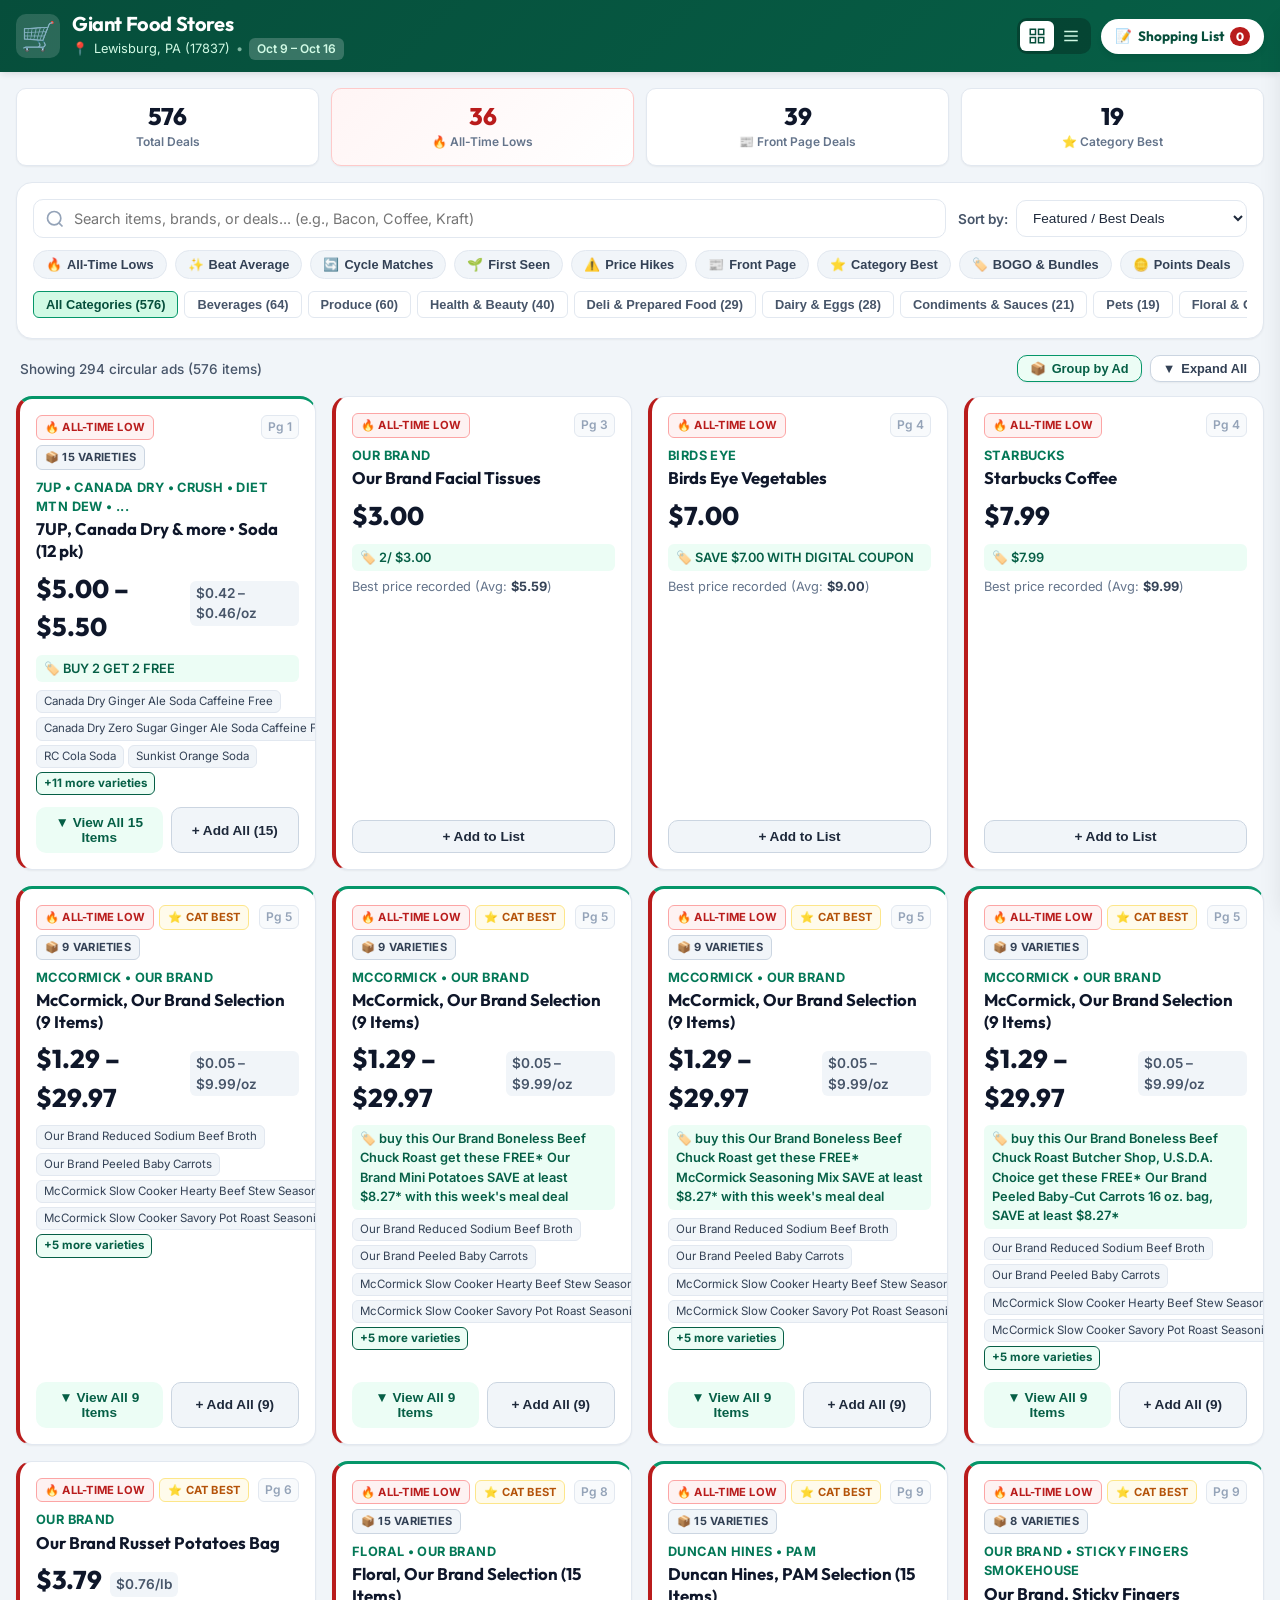
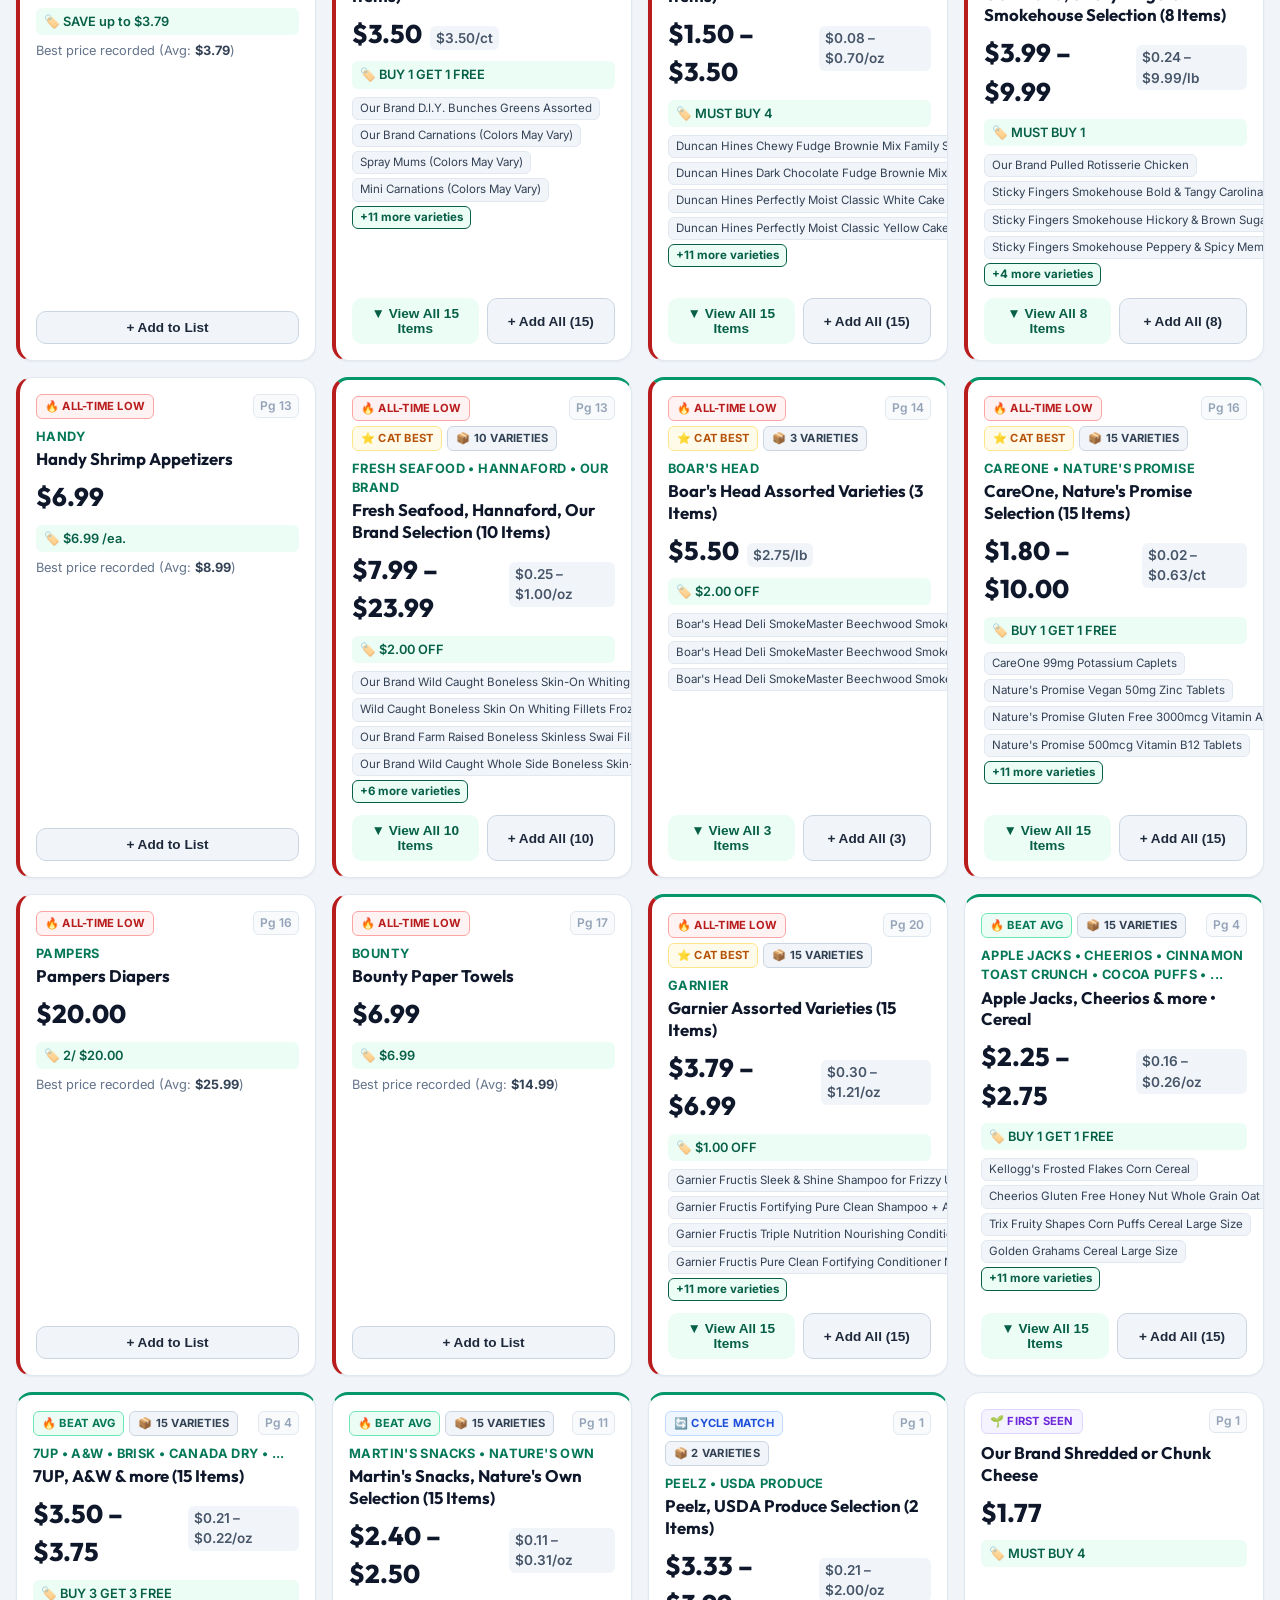
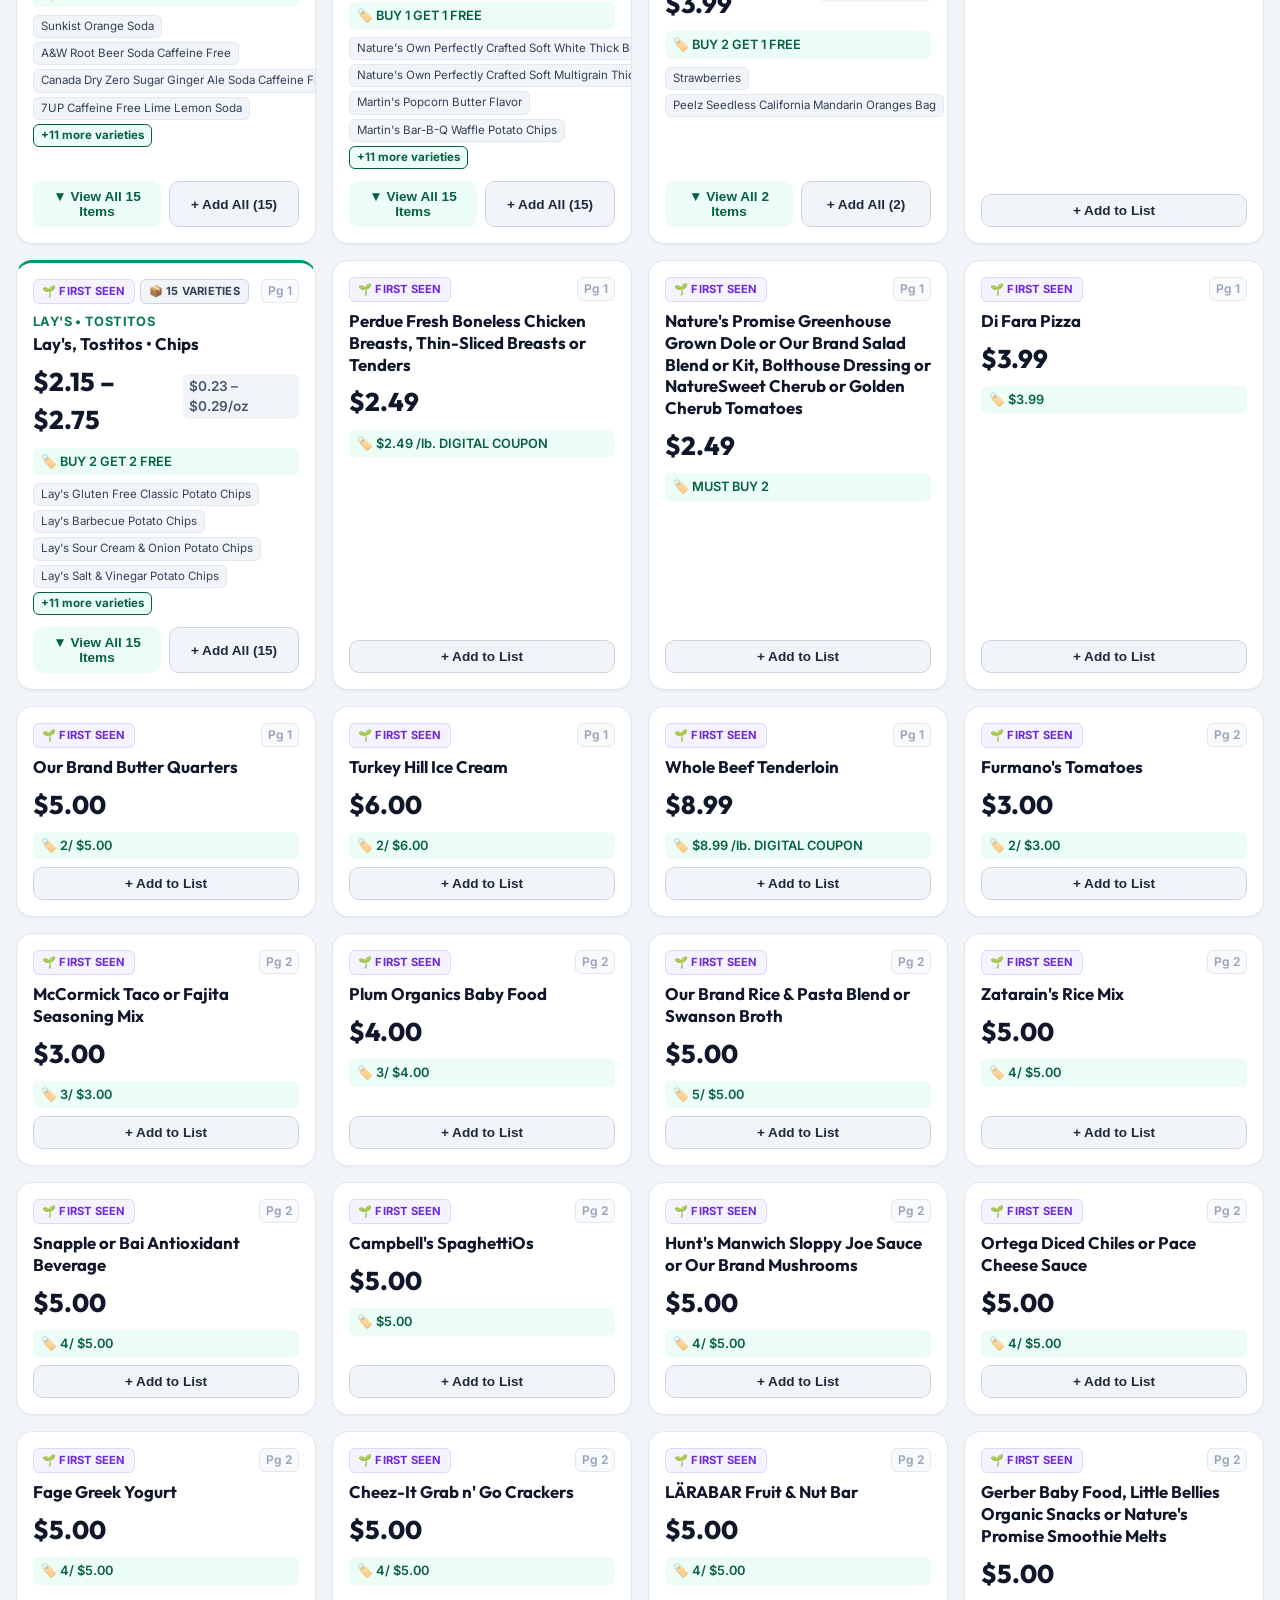
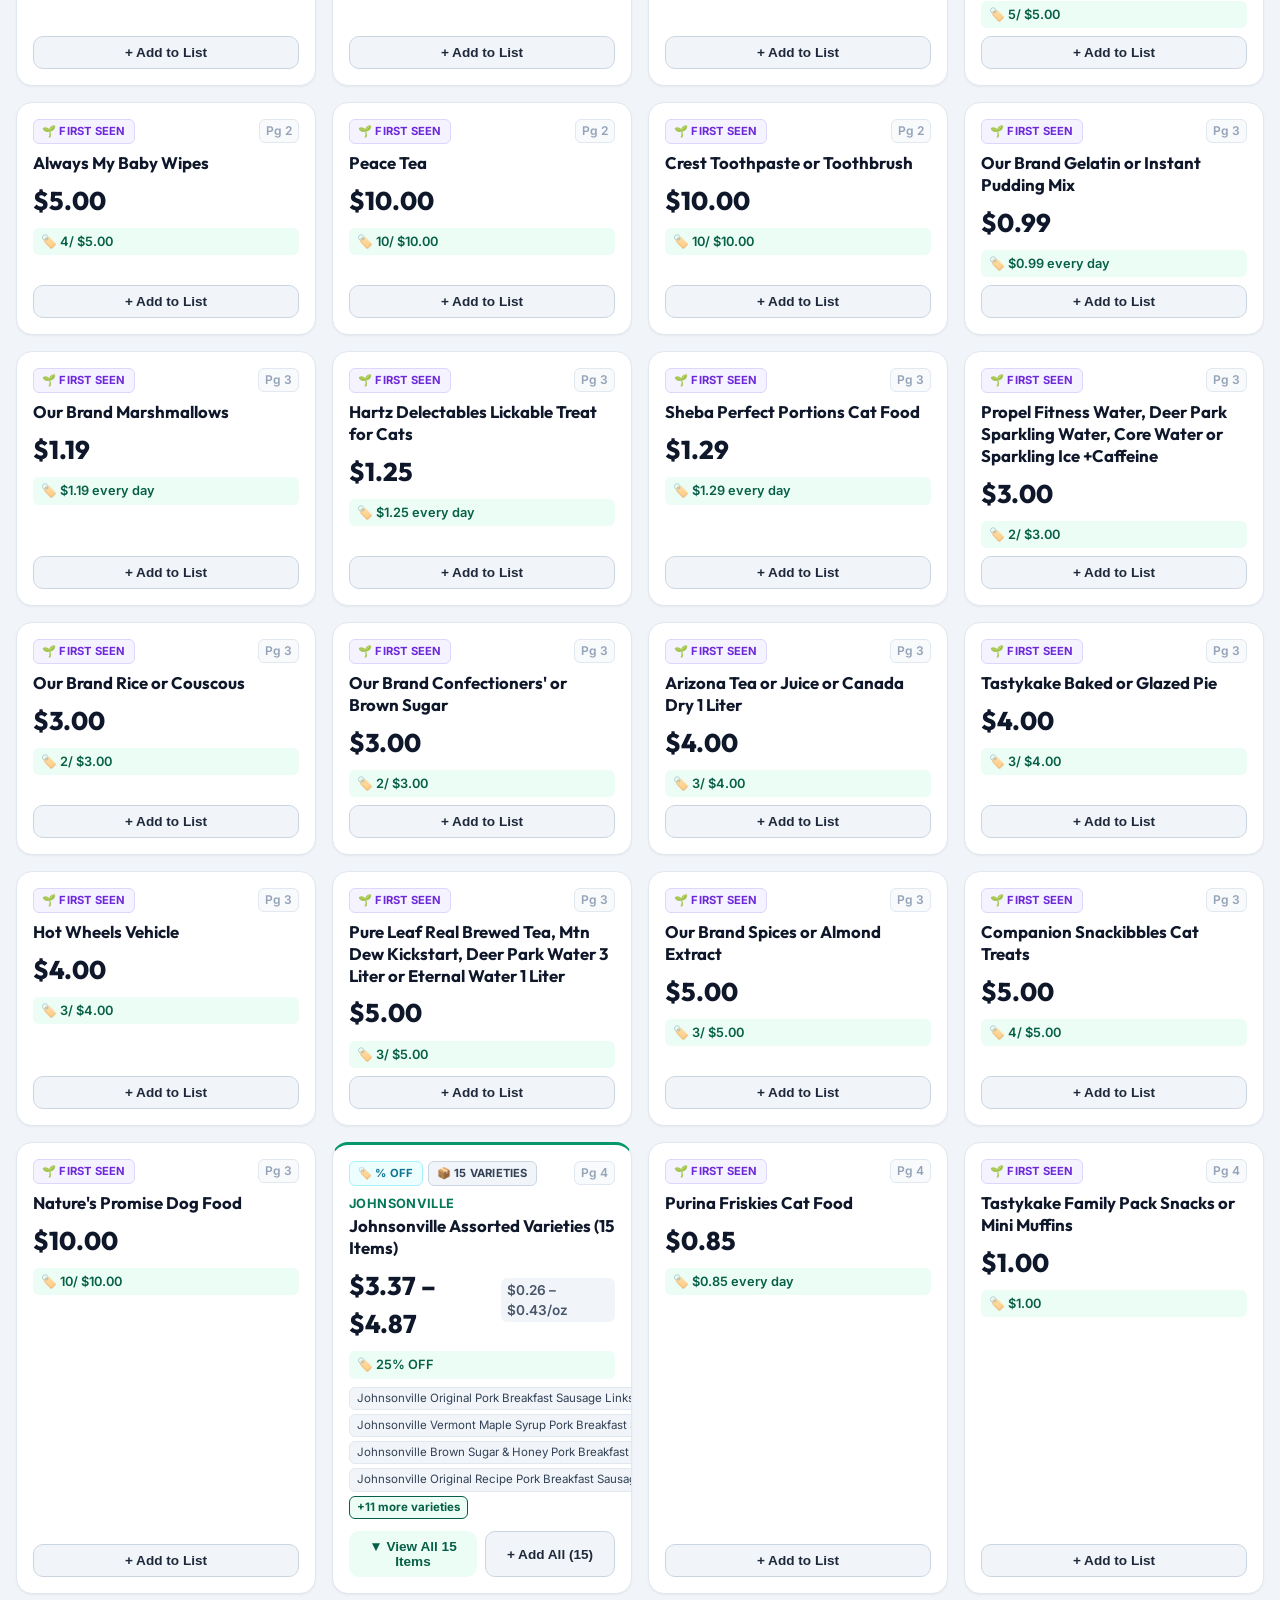
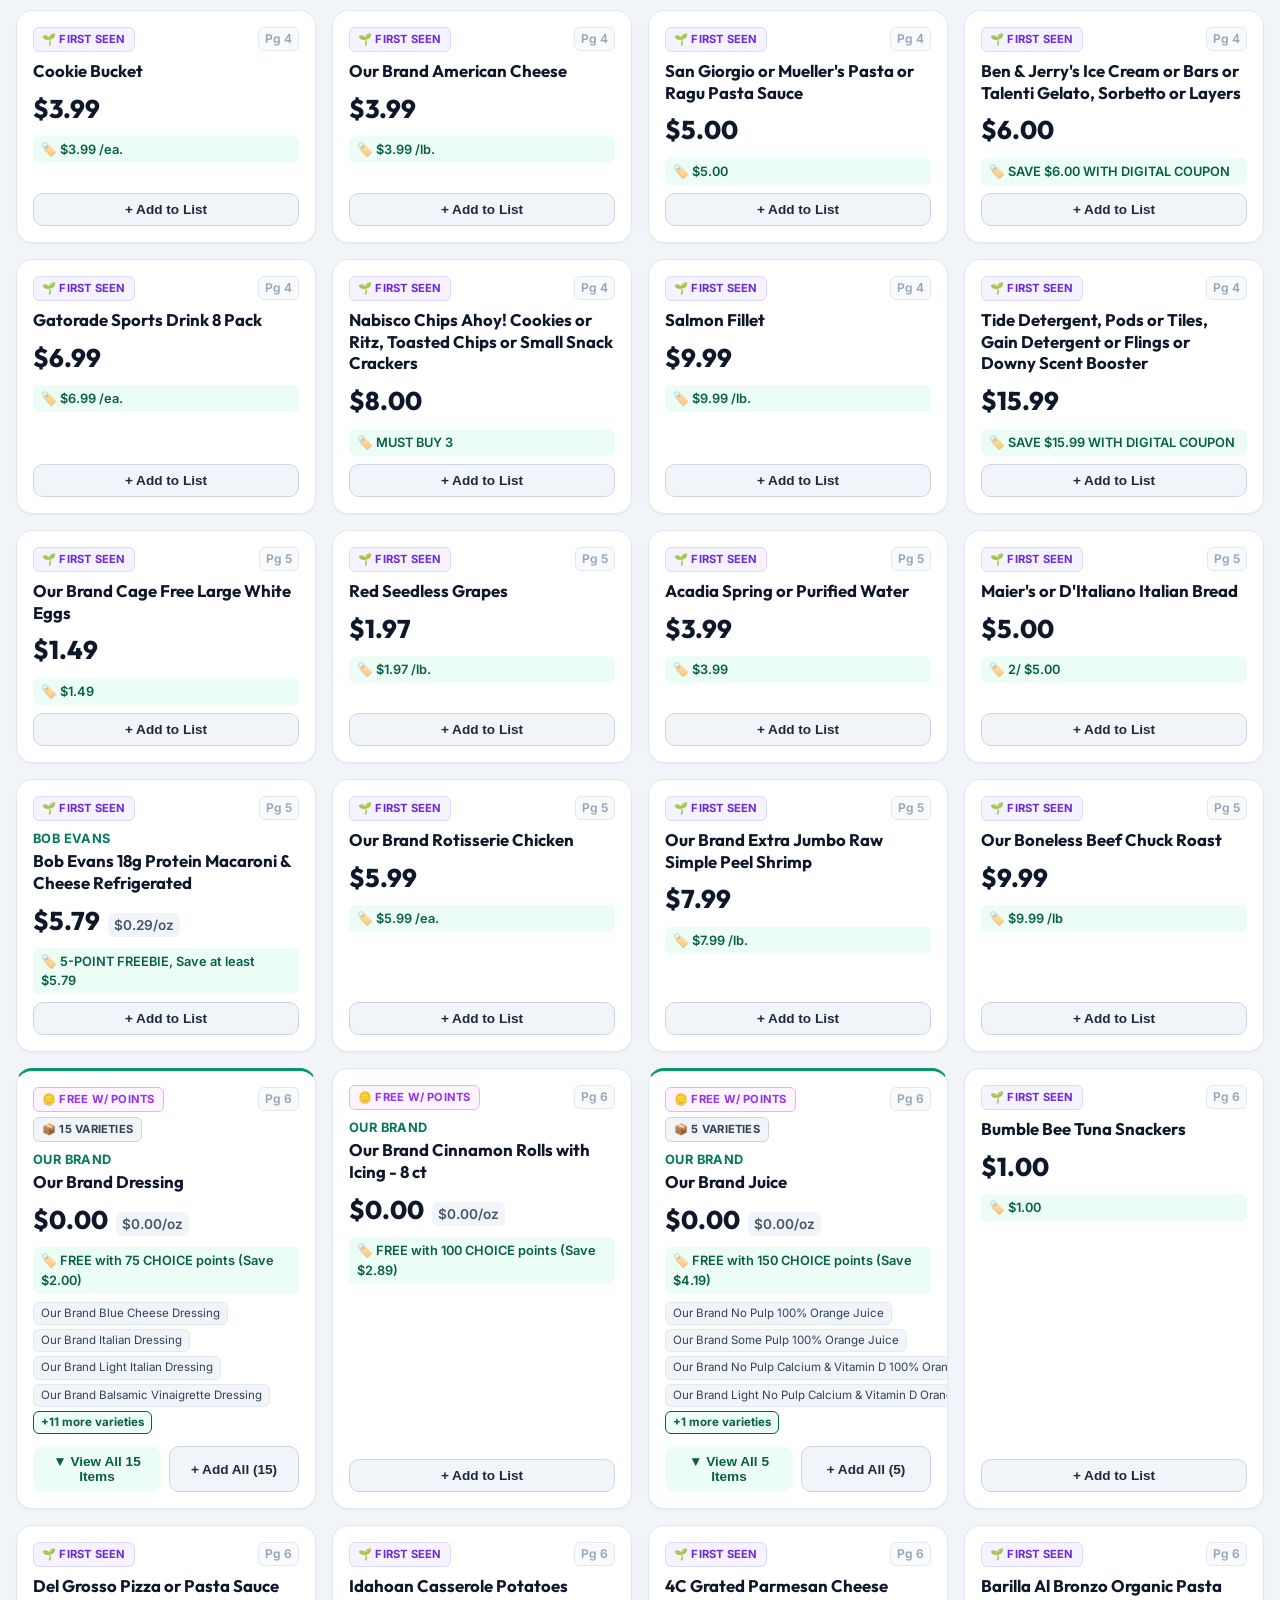
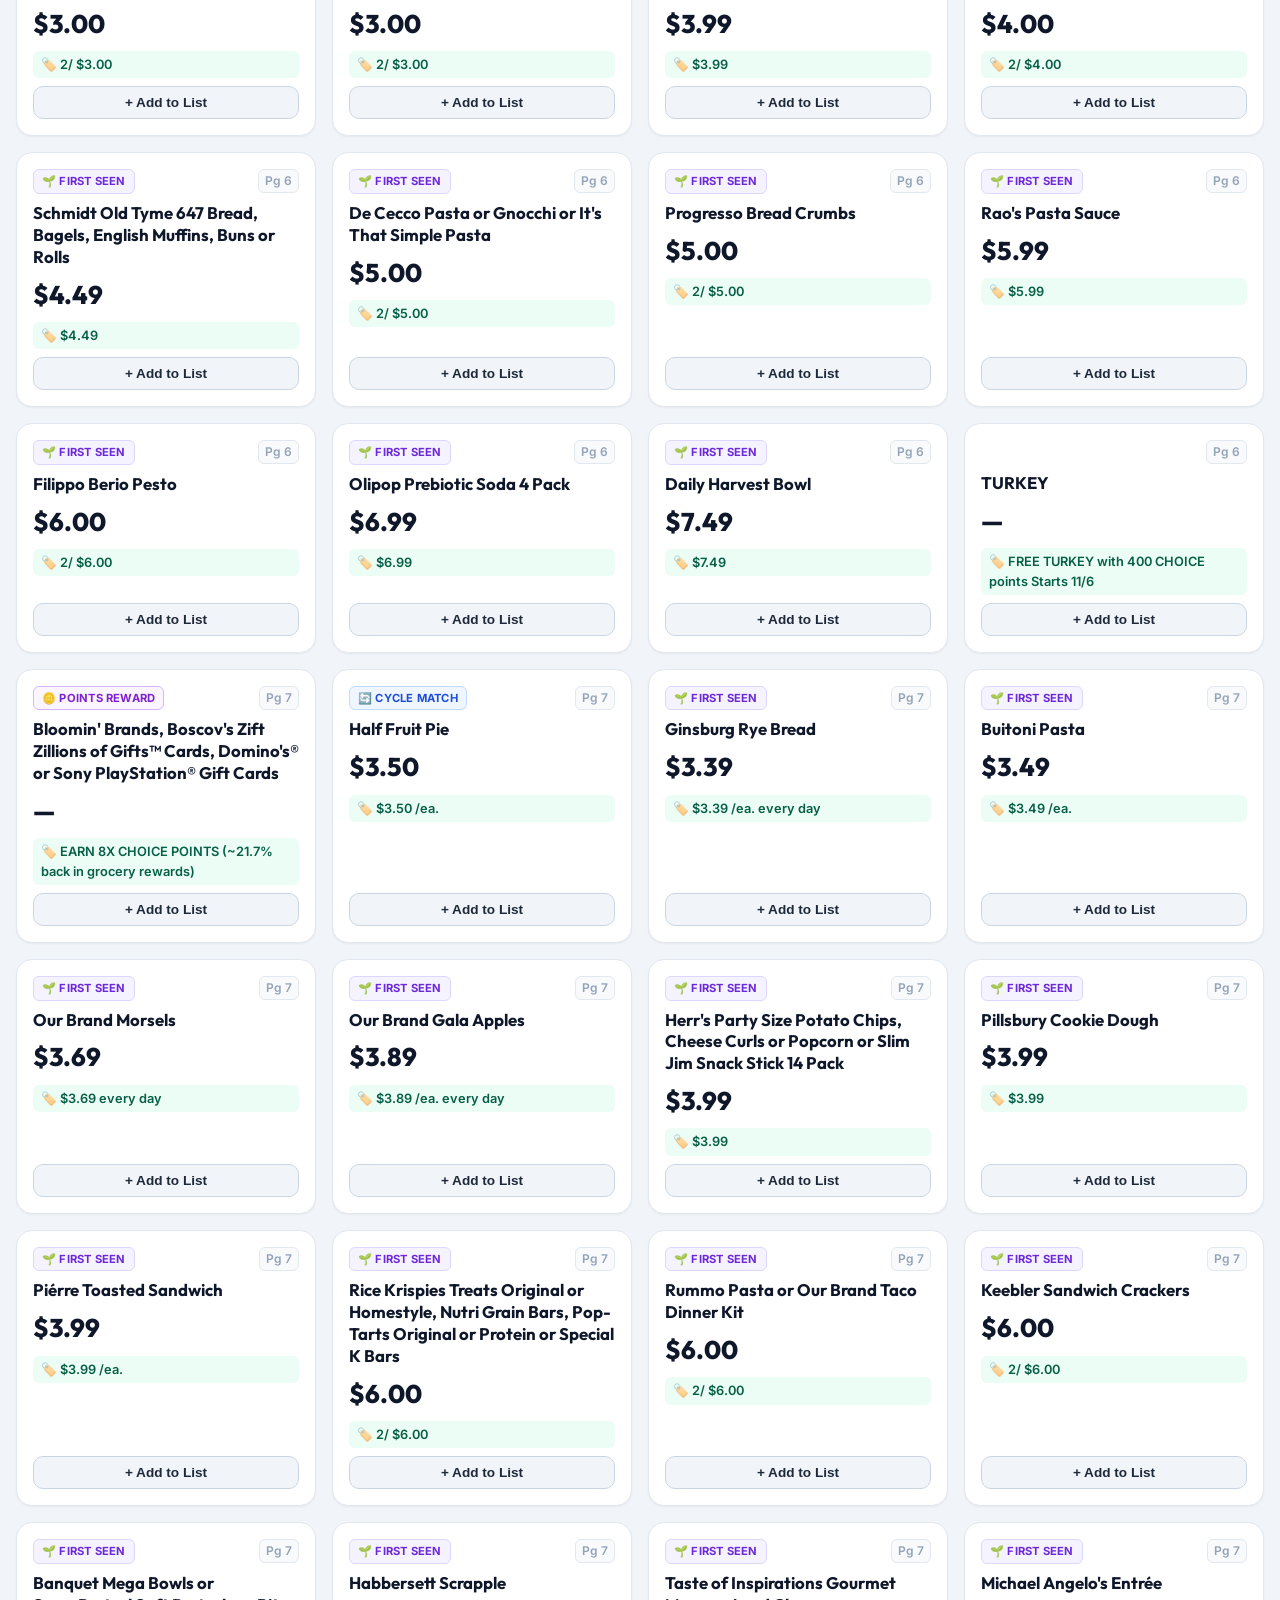
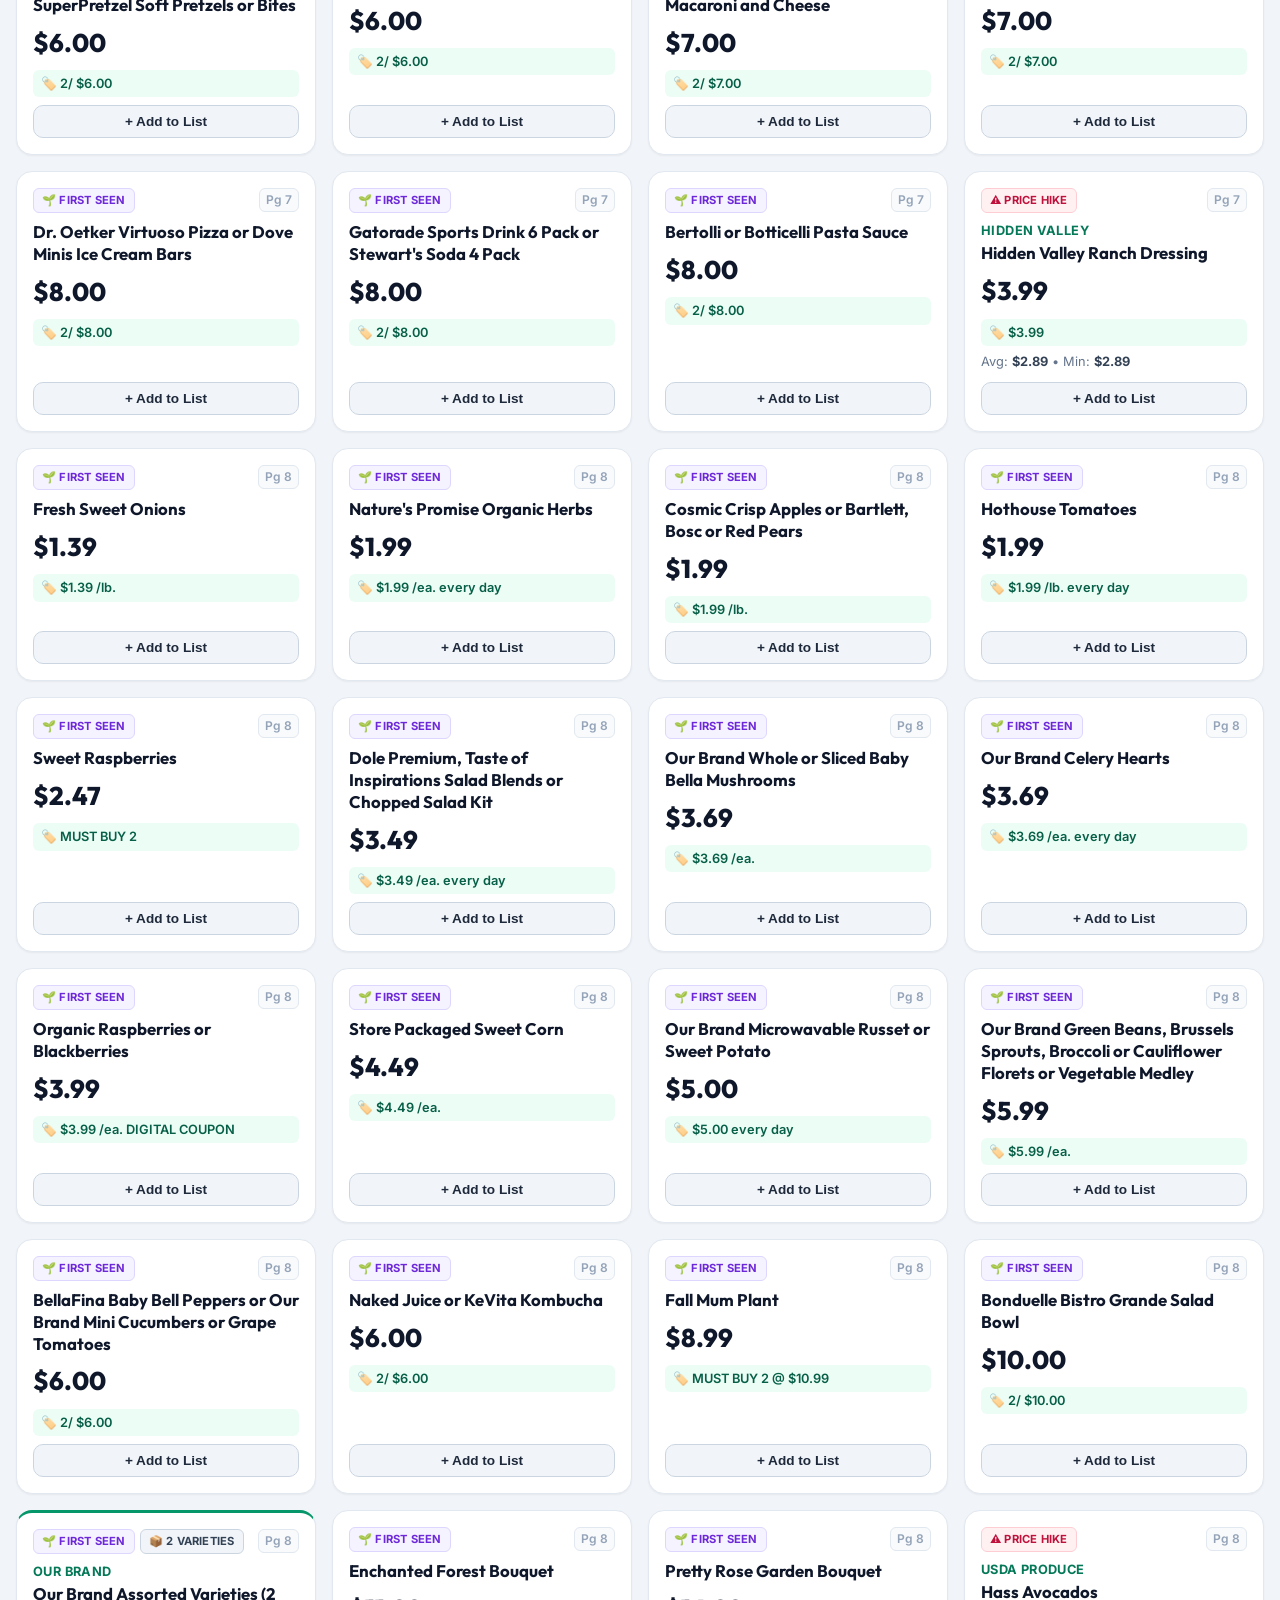
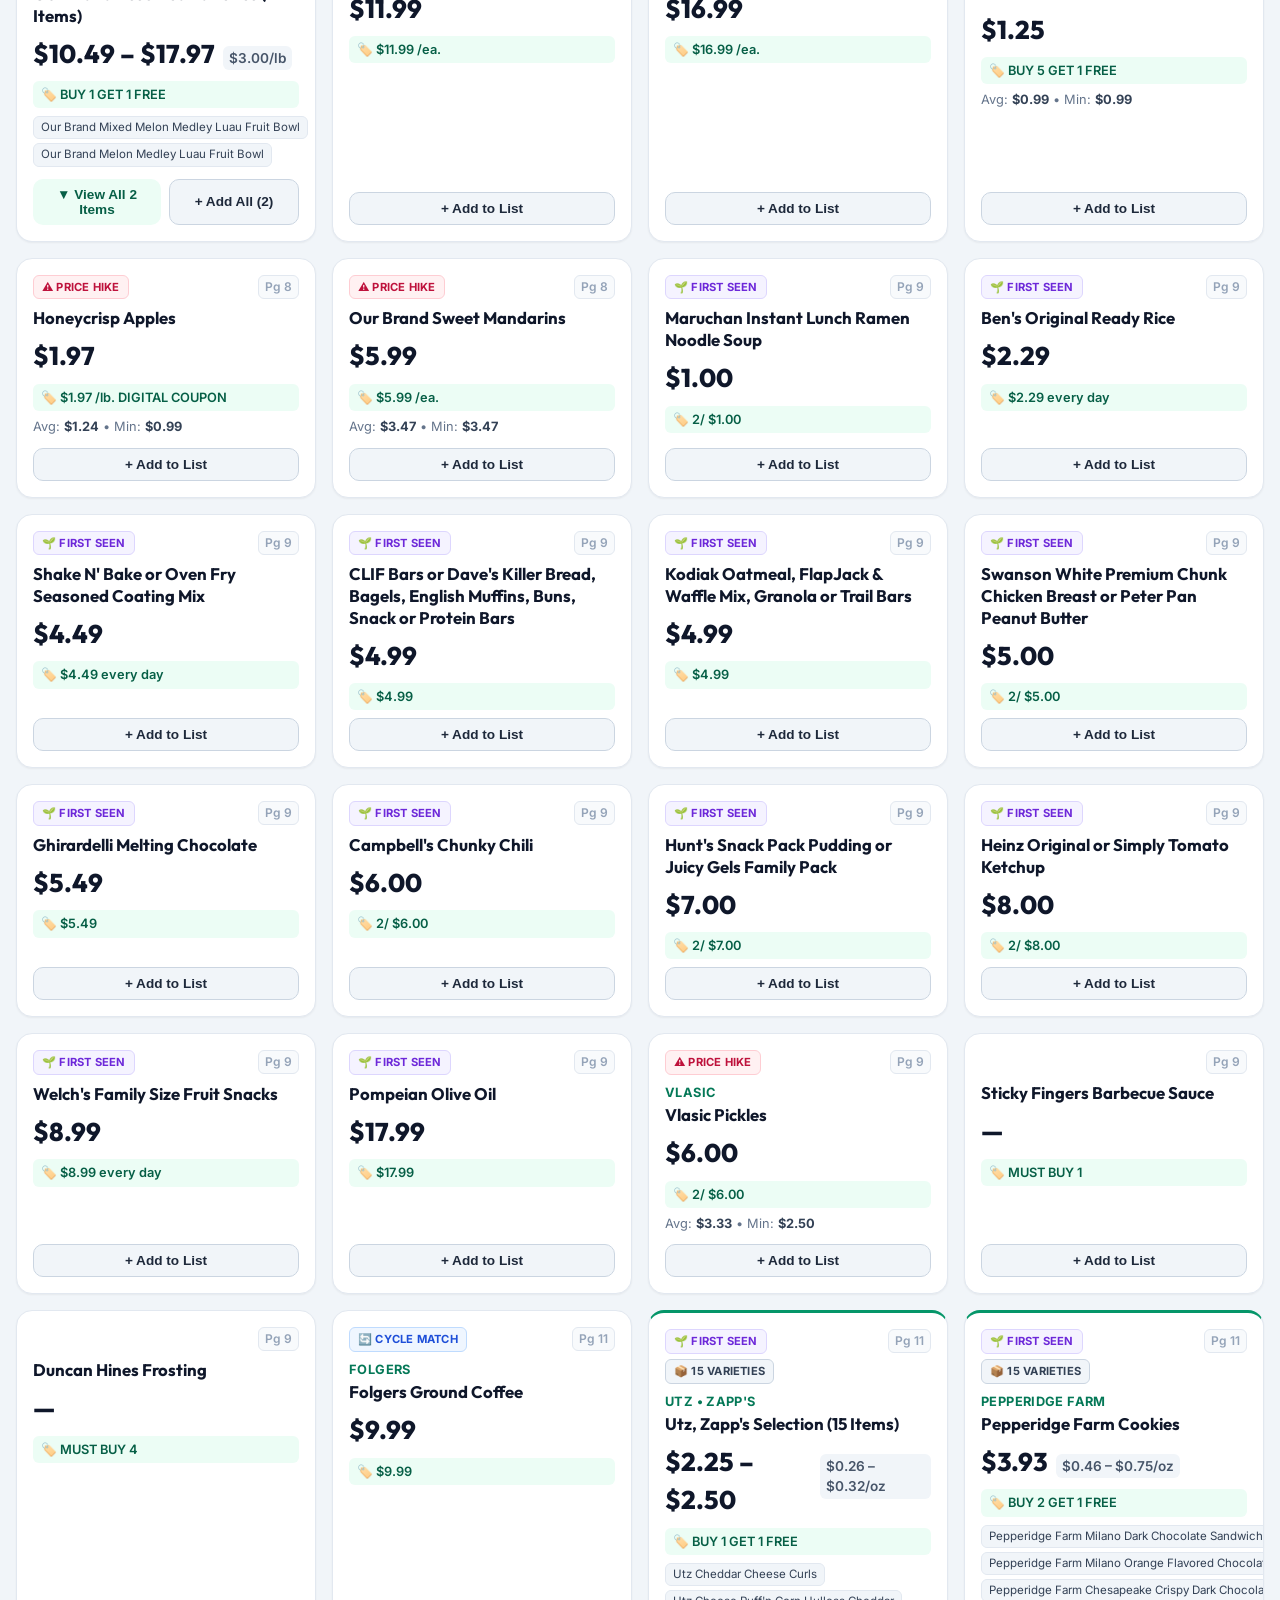
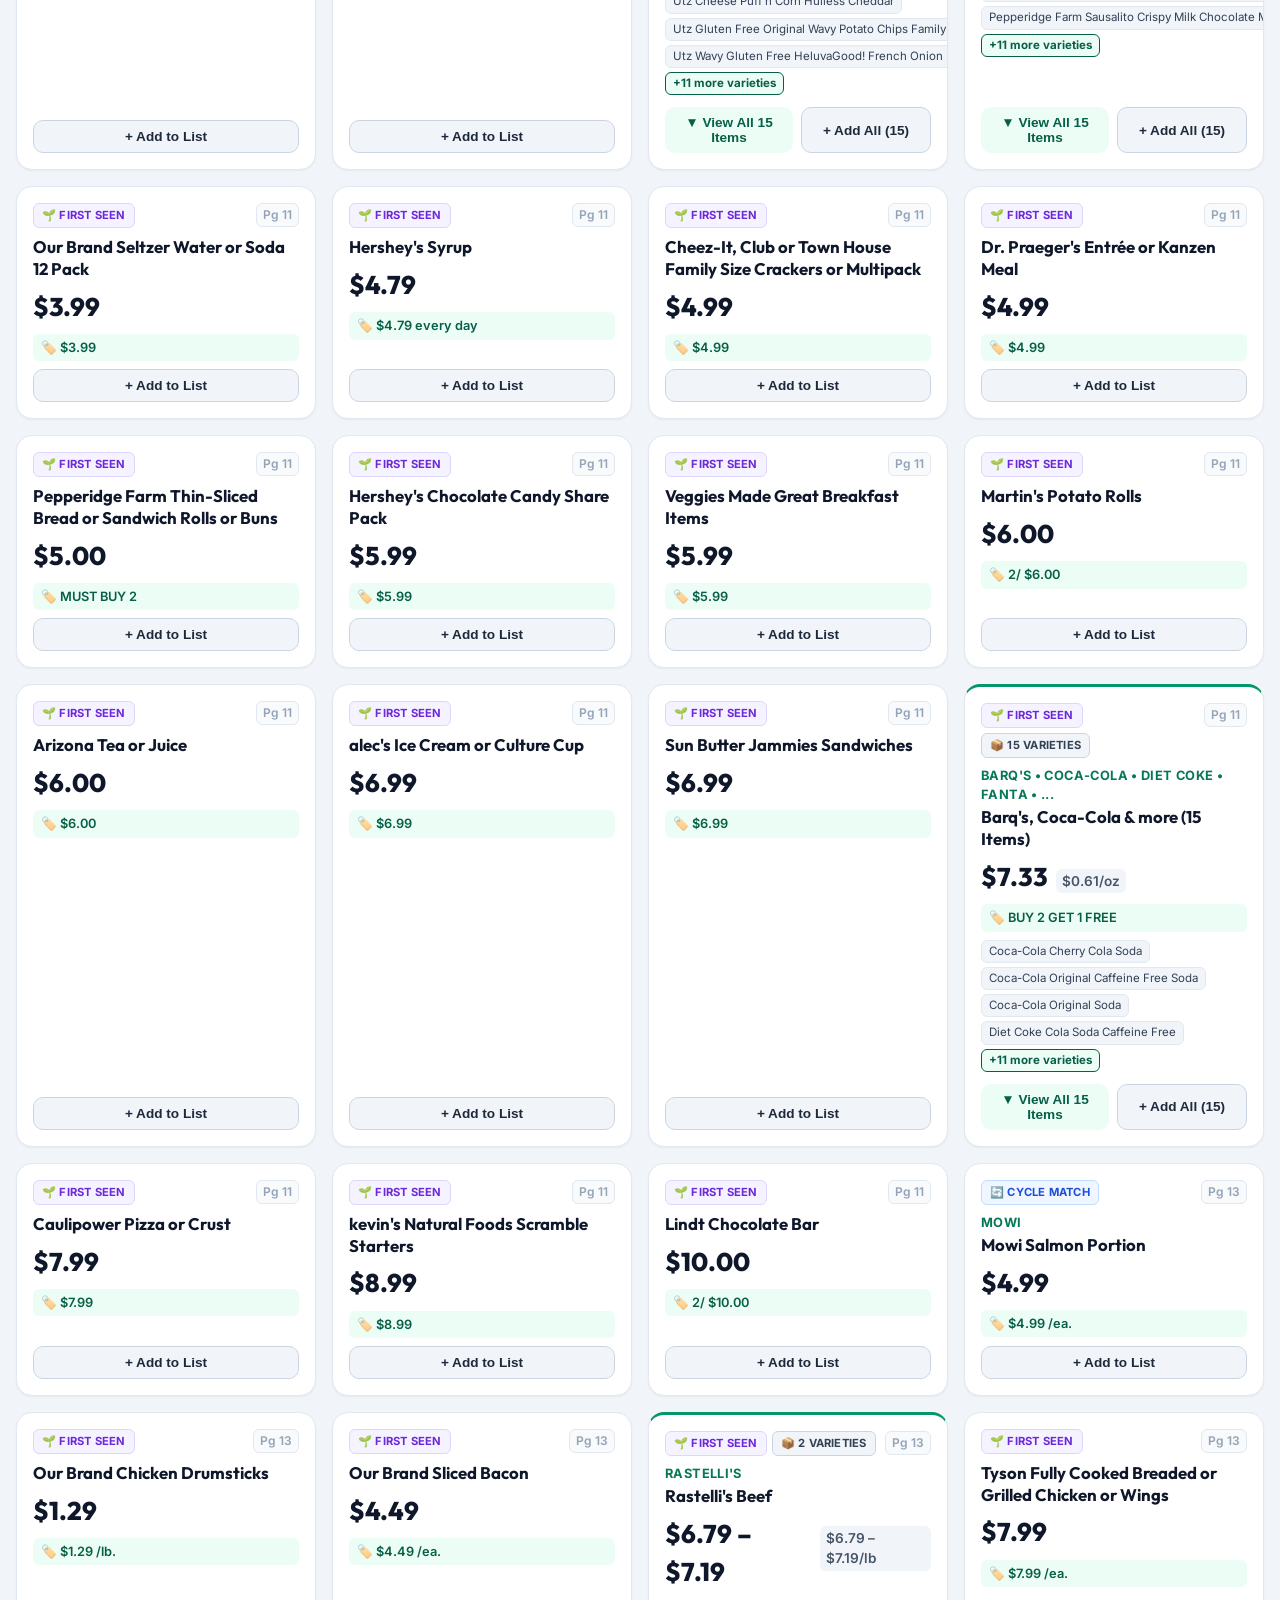
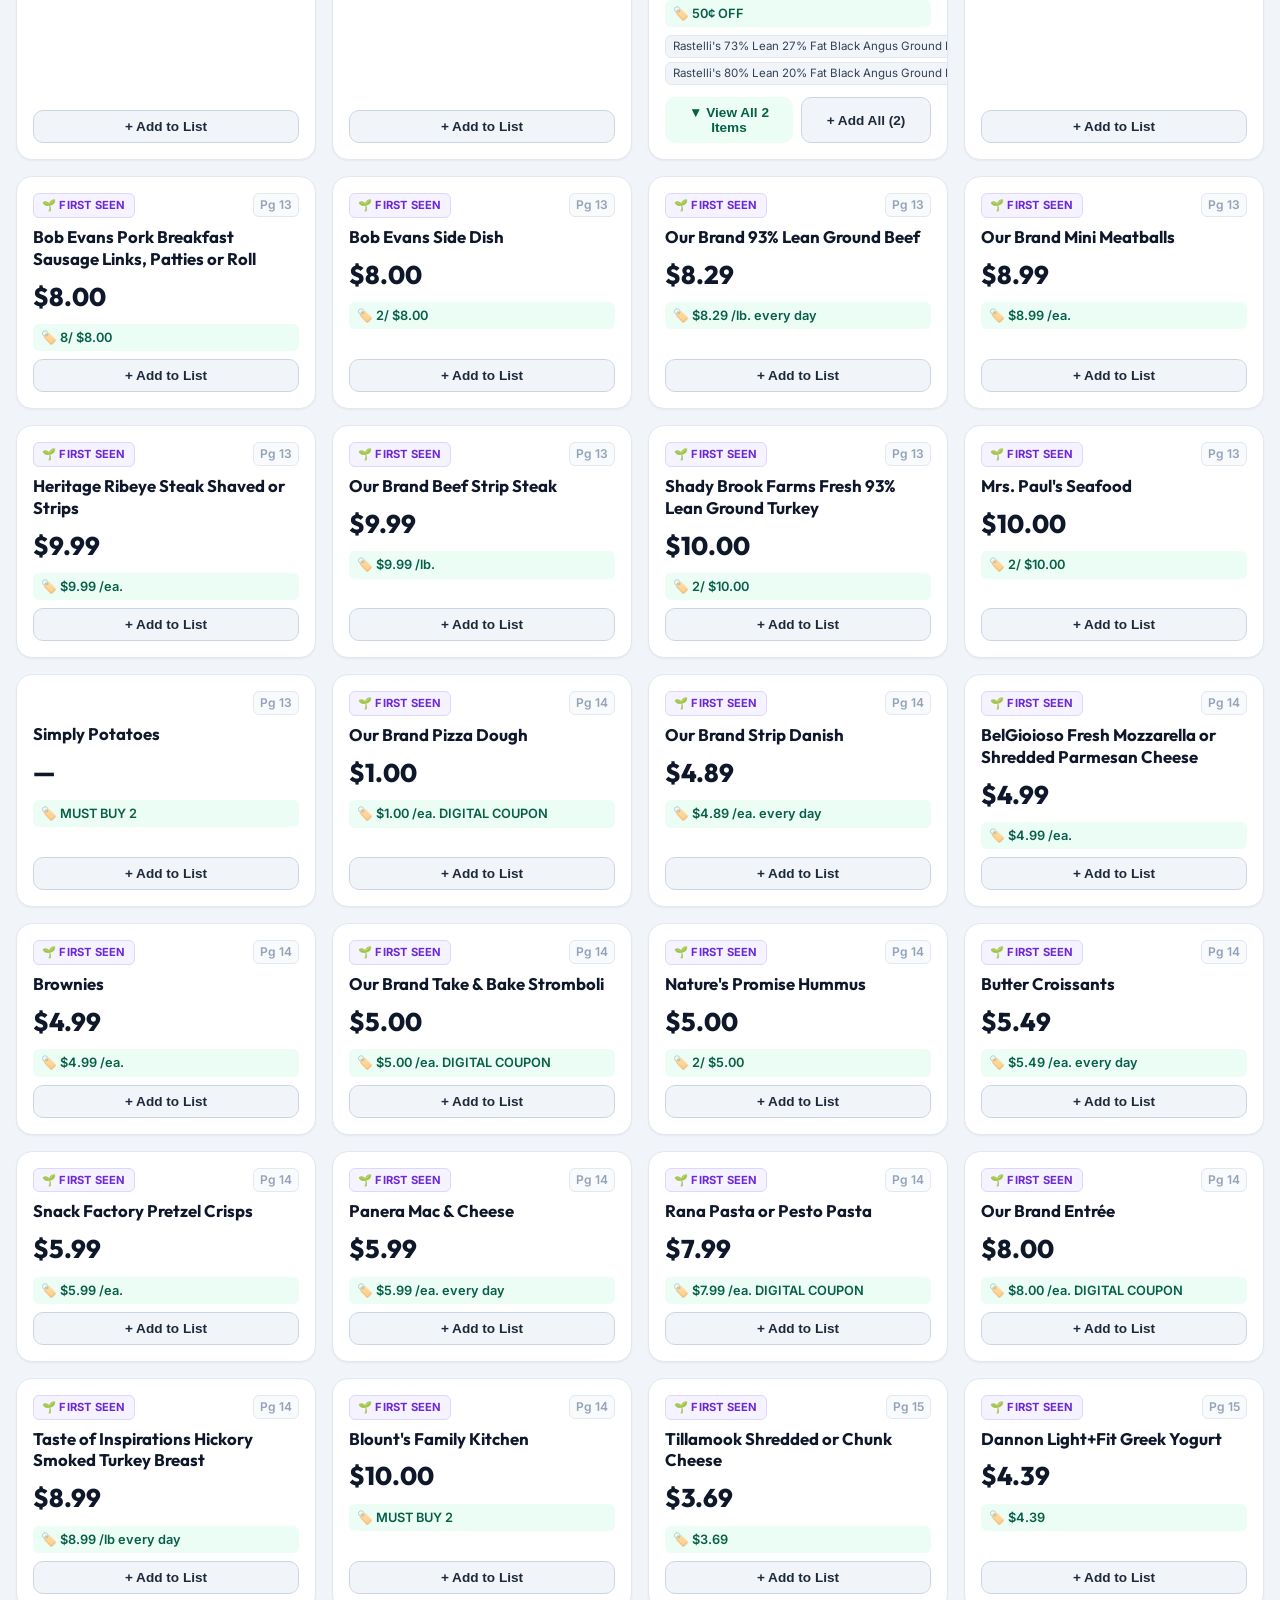
==== web/index.html @ 0a066cea "feat(web): add circular ad grouping with expandable item breakdowns and ad_id metadata" ====
<!DOCTYPE html>
<html lang="en">
<head>
  <meta charset="UTF-8" />
  <meta name="viewport" content="width=device-width, initial-scale=1.0, maximum-scale=1.0, user-scalable=no" />
  <title>Giant Weekly Deals • Lewisburg, PA (17837)</title>
  <meta name="description" content="Weekly circular deals, All-Time Lows, unit prices, and shopping list for Giant Food Stores in Lewisburg, PA." />
  <meta name="theme-color" content="#064e3b" />
  <link rel="manifest" href="manifest.json" />

  <!-- Fonts -->
  <link rel="preconnect" href="https://fonts.googleapis.com" />
  <link rel="preconnect" href="https://fonts.gstatic.com" crossorigin />
  <link href="https://fonts.googleapis.com/css2?family=Inter:wght@400;500;600;700&family=Outfit:wght@500;600;700;800&display=swap" rel="stylesheet" />

  <!-- Stylesheet -->
  <link rel="stylesheet" href="styles.css?v=20261006b" />
</head>
<body>
  <!-- Header / Navigation Bar -->
  <header class="app-header">
    <div class="header-container">
      <div class="brand-section">
        <div class="store-badge-icon">🛒</div>
        <div>
          <h1 class="store-title">Giant Food Stores</h1>
          <div class="store-subtitle">
            <span class="location-pin">📍</span> Lewisburg, PA (17837)
            <span class="bullet">•</span>
            <span id="circular-validity" class="validity-badge">Loading dates...</span>
          </div>
        </div>
      </div>

      <div class="header-actions">
        <!-- View Toggle (Grid / Table) -->
        <div class="view-toggle-group">
          <button id="view-grid-btn" class="view-btn active" title="Grid View" aria-label="Grid View">
            <svg width="18" height="18" viewBox="0 0 24 24" fill="none" stroke="currentColor" stroke-width="2"><rect x="3" y="3" width="7" height="7"></rect><rect x="14" y="3" width="7" height="7"></rect><rect x="14" y="14" width="7" height="7"></rect><rect x="3" y="14" width="7" height="7"></rect></svg>
          </button>
          <button id="view-table-btn" class="view-btn" title="Table View" aria-label="Table View">
            <svg width="18" height="18" viewBox="0 0 24 24" fill="none" stroke="currentColor" stroke-width="2"><line x1="3" y1="6" x2="21" y2="6"></line><line x1="3" y1="12" x2="21" y2="12"></line><line x1="3" y1="18" x2="21" y2="18"></line></svg>
          </button>
        </div>

        <!-- Shopping List Button -->
        <button id="shopping-list-trigger" class="shopping-list-btn" aria-label="Open Shopping List">
          <span class="cart-icon">📝</span>
          <span class="list-btn-text">Shopping List</span>
          <span id="list-count-badge" class="list-count-badge">0</span>
        </button>
      </div>
    </div>
  </header>

  <!-- Main Container -->
  <main class="main-content">
    <!-- Quick Stats Cards Banner -->
    <section class="stats-banner">
      <div class="stat-card" id="stat-all-deals">
        <div class="stat-value" id="stat-total-count">-</div>
        <div class="stat-label">Total Deals</div>
      </div>
      <div class="stat-card highlight-atl" id="stat-atl-filter">
        <div class="stat-value" id="stat-atl-count">-</div>
        <div class="stat-label">🔥 All-Time Lows</div>
      </div>
      <div class="stat-card" id="stat-frontpage-filter">
        <div class="stat-value" id="stat-frontpage-count">-</div>
        <div class="stat-label">📰 Front Page Deals</div>
      </div>
      <div class="stat-card" id="stat-catbest-filter">
        <div class="stat-value" id="stat-catbest-count">-</div>
        <div class="stat-label">⭐ Category Best</div>
      </div>
    </section>

    <!-- Search & Filter Controls -->
    <section class="controls-card">
      <div class="search-row">
        <div class="search-box">
          <svg class="search-icon" width="20" height="20" viewBox="0 0 24 24" fill="none" stroke="currentColor" stroke-width="2"><circle cx="11" cy="11" r="8"></circle><line x1="21" y1="21" x2="16.65" y2="16.65"></line></svg>
          <input type="text" id="search-input" placeholder="Search items, brands, or deals... (e.g., Bacon, Coffee, Kraft)" autocomplete="off" />
          <button id="search-clear-btn" class="clear-btn" title="Clear Search" aria-label="Clear Search" style="display: none;">✕</button>
        </div>

        <div class="sort-box">
          <label for="sort-select" class="sort-label">Sort by:</label>
          <select id="sort-select">
            <option value="featured">Featured / Best Deals</option>
            <option value="unit_price_asc">Unit Price ($/unit: Low to High)</option>
            <option value="price_asc">Price ($: Low to High)</option>
            <option value="price_desc">Price ($: High to Low)</option>
            <option value="page_asc">Flyer Page (1 to End)</option>
            <option value="name_asc">Product Name (A-Z)</option>
          </select>
        </div>
      </div>

      <!-- Filter Chips -->
      <div class="filter-chips-row">
        <button class="filter-chip" data-filter="atl">
          <span class="chip-icon">🔥</span> All-Time Lows
        </button>
        <button class="filter-chip" data-filter="beat">
          <span class="chip-icon">✨</span> Beat Average
        </button>
        <button class="filter-chip" data-filter="cycle">
          <span class="chip-icon">🔄</span> Cycle Matches
        </button>
        <button class="filter-chip" data-filter="firstseen">
          <span class="chip-icon">🌱</span> First Seen
        </button>
        <button class="filter-chip" data-filter="hike">
          <span class="chip-icon">⚠️</span> Price Hikes
        </button>
        <button class="filter-chip" data-filter="front">
          <span class="chip-icon">📰</span> Front Page
        </button>
        <button class="filter-chip" data-filter="catbest">
          <span class="chip-icon">⭐</span> Category Best
        </button>
        <button class="filter-chip" data-filter="bogo">
          <span class="chip-icon">🏷️</span> BOGO & Bundles
        </button>
        <button class="filter-chip" data-filter="points">
          <span class="chip-icon">🪙</span> Points Deals
        </button>
      </div>

      <!-- Categories Scrollable Bar -->
      <div class="categories-bar-wrapper">
        <div class="categories-bar" id="category-pills">
          <button class="cat-pill active" data-category="ALL">All Categories</button>
        </div>
      </div>
    </section>

    <!-- Results Count Bar -->
    <div class="results-info-bar">
      <div class="results-left">
        <div id="results-count-text">Showing deals...</div>
        <button id="reset-filters-btn" class="reset-link" style="display: none;">Reset all filters</button>
      </div>
      <div class="results-group-controls">
        <button id="toggle-grouping-btn" class="group-toggle-btn active" title="Toggle grouping items by circular ad">
          <span class="group-icon">📦</span> Group by Ad
        </button>
        <button id="expand-collapse-all-btn" class="group-toggle-btn" title="Expand or collapse all ad groups">
          <span id="expand-collapse-icon">▼</span> <span id="expand-collapse-text">Expand All</span>
        </button>
      </div>
    </div>

    <!-- Deals Container (Grid View) -->
    <section id="deals-grid" class="deals-grid"></section>

    <!-- Deals Container (Table View) -->
    <section id="deals-table-container" class="table-view-container" style="display: none;">
      <table class="deals-table">
        <thead>
          <tr>
            <th>Page</th>
            <th>Item & Brand</th>
            <th>Category</th>
            <th>Deal Price</th>
            <th>Unit Price</th>
            <th>Historical Analysis</th>
            <th>Action</th>
          </tr>
        </thead>
        <tbody id="deals-table-body"></tbody>
      </table>
    </section>

    <!-- Loading & Empty States -->
    <div id="loading-state" class="state-container">
      <div class="spinner"></div>
      <p>Loading circular deals for Lewisburg PA...</p>
    </div>

    <div id="empty-state" class="state-container" style="display: none;">
      <div class="empty-icon">🔍</div>
      <h3>No deals match your search criteria</h3>
      <p>Try searching for a different keyword or resetting your active filters.</p>
      <button id="empty-reset-btn" class="btn-primary">Clear Filters</button>
    </div>
  </main>

  <!-- Shopping List Drawer / Slide-Over Modal -->
  <div id="shopping-list-backdrop" class="drawer-backdrop"></div>
  <aside id="shopping-list-drawer" class="shopping-drawer">
    <div class="drawer-header">
      <div class="drawer-title-group">
        <h2>📝 Shopping List</h2>
        <span id="drawer-item-count" class="drawer-count">0 items</span>
      </div>
      <button id="close-drawer-btn" class="drawer-close" aria-label="Close Shopping List">✕</button>
    </div>

    <div class="drawer-body">
      <div id="shopping-list-items" class="list-items-container">
        <!-- Injected list items -->
      </div>
      <div id="empty-list-view" class="empty-list">
        <div class="empty-cart-icon">🛒</div>
        <p>Your shopping list is empty.</p>
        <span class="subtext">Tap <strong>+ List</strong> on any deal card to build your checklist for Giant!</span>
      </div>
    </div>

    <div class="drawer-footer">
      <div class="total-row">
        <span>Estimated Total:</span>
        <span id="drawer-total-price" class="drawer-total">$0.00</span>
      </div>
      <div class="drawer-actions">
        <button id="copy-list-btn" class="btn-secondary">
          📋 Copy List
        </button>
        <button id="clear-list-btn" class="btn-ghost">
          Clear All
        </button>
      </div>
    </div>
  </aside>

  <!-- Toast Notification -->
  <div id="toast" class="toast">Deal added to list!</div>

  <footer class="app-footer">
    <p>Giant Food Stores Weekly Ad Tracker • Lewisburg, PA 17837 • Automated with Flipp Ingestion</p>
  </footer>

  <!-- App Script -->
  <script src="app.js?v=20261006b"></script>
</body>
</html>
---- web/styles.css ----
/* =========================================================
   GIANT WEEKLY DEALS TRACKER - STYLESHEET
   Sleek, Modern, Responsive Grocery Deal App (Mobile & Desktop)
   ========================================================= */

:root {
  --primary-50: #ecfdf5;
  --primary-100: #d1fae5;
  --primary-500: #10b981;
  --primary-600: #059669;
  --primary-700: #047857;
  --primary-800: #065f46;
  --primary-900: #064e3b;

  --slate-50: #f8fafc;
  --slate-100: #f1f5f9;
  --slate-200: #e2e8f0;
  --slate-300: #cbd5e1;
  --slate-400: #94a3b8;
  --slate-500: #64748b;
  --slate-600: #475569;
  --slate-700: #334155;
  --slate-800: #1e293b;
  --slate-900: #0f172a;

  --badge-atl-bg: #fef2f2;
  --badge-atl-text: #b91c1c;
  --badge-atl-border: #fca5a5;

  --badge-great-bg: #ecfdf5;
  --badge-great-text: #047857;
  --badge-great-border: #6ee7b7;

  --badge-catbest-bg: #fffbeb;
  --badge-catbest-text: #b45309;
  --badge-catbest-border: #fde68a;

  --badge-cycle-bg: #eff6ff;
  --badge-cycle-text: #1d4ed8;
  --badge-cycle-border: #bfdbfe;

  --badge-firstseen-bg: #f5f3ff;
  --badge-firstseen-text: #6d28d9;
  --badge-firstseen-border: #ddd6fe;

  --badge-hike-bg: #fff1f2;
  --badge-hike-text: #be123c;
  --badge-hike-border: #fecdd3;

  --radius-sm: 6px;
  --radius-md: 10px;
  --radius-lg: 16px;
  --radius-xl: 22px;

  --shadow-sm: 0 1px 2px 0 rgba(0, 0, 0, 0.05);
  --shadow-md: 0 4px 6px -1px rgba(0, 0, 0, 0.08), 0 2px 4px -2px rgba(0, 0, 0, 0.04);
  --shadow-lg: 0 10px 15px -3px rgba(0, 0, 0, 0.08), 0 4px 6px -4px rgba(0, 0, 0, 0.04);
  --shadow-xl: 0 20px 25px -5px rgba(0, 0, 0, 0.12), 0 8px 10px -6px rgba(0, 0, 0, 0.06);

  --font-sans: 'Inter', -apple-system, BlinkMacSystemFont, 'Segoe UI', Roboto, sans-serif;
  --font-heading: 'Outfit', 'Inter', -apple-system, sans-serif;
}

/* Reset & Base */
*, *::before, *::after {
  box-sizing: border-box;
  margin: 0;
  padding: 0;
}

body {
  font-family: var(--font-sans);
  background-color: var(--slate-100);
  color: var(--slate-800);
  line-height: 1.5;
  -webkit-font-smoothing: antialiased;
  padding-bottom: 80px;
}

/* App Header */
.app-header {
  position: sticky;
  top: 0;
  z-index: 100;
  background: linear-gradient(135deg, var(--primary-900), var(--primary-800));
  color: white;
  padding: 12px 16px;
  box-shadow: var(--shadow-md);
  backdrop-filter: blur(10px);
}

.header-container {
  max-width: 1280px;
  margin: 0 auto;
  display: flex;
  justify-content: space-between;
  align-items: center;
  gap: 12px;
}

.brand-section {
  display: flex;
  align-items: center;
  gap: 12px;
}

.store-badge-icon {
  font-size: 28px;
  background: rgba(255, 255, 255, 0.15);
  border-radius: var(--radius-md);
  width: 44px;
  height: 44px;
  display: flex;
  align-items: center;
  justify-content: center;
  flex-shrink: 0;
}

.store-title {
  font-family: var(--font-heading);
  font-size: 1.25rem;
  font-weight: 700;
  letter-spacing: -0.02em;
  line-height: 1.2;
}

.store-subtitle {
  font-size: 0.8rem;
  color: var(--primary-100);
  display: flex;
  align-items: center;
  gap: 6px;
  flex-wrap: wrap;
  margin-top: 2px;
}

.bullet {
  opacity: 0.6;
}

.validity-badge {
  background: rgba(255, 255, 255, 0.2);
  padding: 2px 8px;
  border-radius: var(--radius-sm);
  font-weight: 600;
  font-size: 0.75rem;
}

.header-actions {
  display: flex;
  align-items: center;
  gap: 10px;
}

/* View Toggle */
.view-toggle-group {
  display: flex;
  background: rgba(0, 0, 0, 0.25);
  padding: 3px;
  border-radius: var(--radius-md);
}

.view-btn {
  background: transparent;
  border: none;
  color: var(--primary-100);
  padding: 6px 8px;
  border-radius: var(--radius-sm);
  cursor: pointer;
  display: flex;
  align-items: center;
  justify-content: center;
  transition: all 0.15s ease;
}

.view-btn.active {
  background: white;
  color: var(--primary-900);
  box-shadow: var(--shadow-sm);
}

/* Shopping List Trigger */
.shopping-list-btn {
  background: white;
  color: var(--primary-900);
  border: none;
  padding: 8px 14px;
  border-radius: var(--radius-xl);
  font-weight: 700;
  font-size: 0.85rem;
  font-family: var(--font-heading);
  display: flex;
  align-items: center;
  gap: 6px;
  cursor: pointer;
  box-shadow: var(--shadow-md);
  transition: transform 0.15s ease, background 0.15s ease;
}

.shopping-list-btn:hover {
  transform: translateY(-1px);
  background: var(--primary-50);
}

.list-count-badge {
  background: var(--badge-atl-text);
  color: white;
  font-size: 0.75rem;
  padding: 2px 6px;
  border-radius: 999px;
  font-weight: 800;
}

/* Main Container */
.main-content {
  max-width: 1280px;
  margin: 0 auto;
  padding: 16px;
}

/* Stats Banner */
.stats-banner {
  display: grid;
  grid-template-columns: repeat(auto-fit, minmax(130px, 1fr));
  gap: 12px;
  margin-bottom: 16px;
}

.stat-card {
  background: white;
  padding: 14px 12px;
  border-radius: var(--radius-md);
  box-shadow: var(--shadow-sm);
  border: 1px solid var(--slate-200);
  text-align: center;
  cursor: pointer;
  transition: transform 0.15s ease, border-color 0.15s ease;
}

.stat-card:hover {
  transform: translateY(-2px);
  border-color: var(--primary-500);
}

.stat-card.highlight-atl {
  background: linear-gradient(135deg, #fff5f5, #ffffff);
  border-color: #fecaca;
}

.stat-value {
  font-family: var(--font-heading);
  font-size: 1.5rem;
  font-weight: 800;
  color: var(--slate-900);
  line-height: 1.1;
}

.highlight-atl .stat-value {
  color: var(--badge-atl-text);
}

.stat-label {
  font-size: 0.75rem;
  font-weight: 600;
  color: var(--slate-500);
  margin-top: 4px;
}

/* Controls Card */
.controls-card {
  background: white;
  padding: 16px;
  border-radius: var(--radius-lg);
  box-shadow: var(--shadow-sm);
  border: 1px solid var(--slate-200);
  margin-bottom: 16px;
}

.search-row {
  display: flex;
  gap: 12px;
  flex-wrap: wrap;
  margin-bottom: 12px;
}

.search-box {
  flex: 1 1 300px;
  position: relative;
  display: flex;
  align-items: center;
}

.search-icon {
  position: absolute;
  left: 12px;
  color: var(--slate-400);
  pointer-events: none;
}

#search-input {
  width: 100%;
  padding: 10px 38px 10px 40px;
  border: 1.5px solid var(--slate-200);
  border-radius: var(--radius-md);
  font-size: 0.9rem;
  font-family: var(--font-sans);
  outline: none;
  transition: border-color 0.15s ease, box-shadow 0.15s ease;
}

#search-input:focus {
  border-color: var(--primary-600);
  box-shadow: 0 0 0 3px rgba(16, 185, 129, 0.15);
}

.clear-btn {
  position: absolute;
  right: 10px;
  background: var(--slate-200);
  border: none;
  border-radius: 999px;
  width: 20px;
  height: 20px;
  display: flex;
  align-items: center;
  justify-content: center;
  font-size: 11px;
  color: var(--slate-600);
  cursor: pointer;
}

.sort-box {
  display: flex;
  align-items: center;
  gap: 8px;
}

.sort-label {
  font-size: 0.85rem;
  font-weight: 600;
  color: var(--slate-600);
  white-space: nowrap;
}

#sort-select {
  padding: 9px 12px;
  border: 1.5px solid var(--slate-200);
  border-radius: var(--radius-md);
  font-size: 0.85rem;
  font-weight: 500;
  background: white;
  color: var(--slate-800);
  outline: none;
  cursor: pointer;
}

#sort-select:focus {
  border-color: var(--primary-600);
}

/* Filter Chips */
.filter-chips-row {
  display: flex;
  gap: 8px;
  flex-wrap: wrap;
  margin-bottom: 12px;
}

.filter-chip {
  background: var(--slate-100);
  border: 1px solid var(--slate-200);
  color: var(--slate-700);
  padding: 6px 12px;
  border-radius: var(--radius-xl);
  font-size: 0.8rem;
  font-weight: 600;
  cursor: pointer;
  display: flex;
  align-items: center;
  gap: 5px;
  transition: all 0.15s ease;
}

.filter-chip:hover {
  background: var(--slate-200);
}

.filter-chip.active {
  background: var(--primary-900);
  color: white;
  border-color: var(--primary-900);
}

/* Category Pills Scrollable Bar */
.categories-bar-wrapper {
  overflow-x: auto;
  padding-bottom: 4px;
  scrollbar-width: thin;
}

.categories-bar {
  display: flex;
  gap: 6px;
  min-width: max-content;
}

.cat-pill {
  background: transparent;
  border: 1px solid var(--slate-200);
  color: var(--slate-600);
  padding: 5px 12px;
  border-radius: var(--radius-sm);
  font-size: 0.8rem;
  font-weight: 600;
  cursor: pointer;
  transition: all 0.15s ease;
  white-space: nowrap;
}

.cat-pill:hover {
  background: var(--slate-100);
  color: var(--slate-900);
}

.cat-pill.active {
  background: var(--primary-100);
  color: var(--primary-900);
  border-color: var(--primary-600);
}

/* Results Info Bar */
.results-info-bar {
  display: flex;
  justify-content: space-between;
  align-items: center;
  margin-bottom: 14px;
  padding: 0 4px;
  font-size: 0.85rem;
  color: var(--slate-600);
  font-weight: 500;
  gap: 12px;
  flex-wrap: wrap;
}

.results-left {
  display: flex;
  align-items: center;
  gap: 10px;
}

.results-group-controls {
  display: flex;
  align-items: center;
  gap: 8px;
}

.group-toggle-btn {
  display: inline-flex;
  align-items: center;
  gap: 6px;
  background: white;
  color: var(--slate-700);
  border: 1px solid var(--slate-300);
  padding: 5px 12px;
  border-radius: var(--radius-md);
  font-size: 0.8rem;
  font-weight: 600;
  cursor: pointer;
  box-shadow: var(--shadow-sm);
  transition: all 0.15s ease;
}

.group-toggle-btn:hover {
  background: var(--slate-50);
  border-color: var(--slate-400);
  color: var(--slate-900);
}

.group-toggle-btn.active {
  background: var(--primary-50);
  color: var(--primary-800);
  border-color: var(--primary-600);
  font-weight: 700;
}

.reset-link {
  background: none;
  border: none;
  color: var(--primary-700);
  font-weight: 600;
  text-decoration: underline;
  cursor: pointer;
}

/* Deals Grid View */
.deals-grid {
  display: grid;
  grid-template-columns: repeat(auto-fill, minmax(300px, 1fr));
  gap: 16px;
}

.deal-card {
  background: white;
  border-radius: var(--radius-lg);
  box-shadow: var(--shadow-sm);
  border: 1px solid var(--slate-200);
  padding: 16px;
  display: flex;
  flex-direction: column;
  justify-content: space-between;
  transition: transform 0.15s ease, box-shadow 0.15s ease, border-color 0.15s ease;
  position: relative;
  overflow: hidden;
}

.deal-card:hover {
  transform: translateY(-3px);
  box-shadow: var(--shadow-md);
  border-color: var(--primary-500);
}

.deal-card.is-atl {
  border-left: 4px solid var(--badge-atl-text);
}

.card-top {
  display: flex;
  justify-content: space-between;
  align-items: flex-start;
  gap: 8px;
  margin-bottom: 8px;
}

.badge-row {
  display: flex;
  gap: 5px;
  flex-wrap: wrap;
  align-items: center;
  flex: 1;
  min-width: 0;
}

.deal-badge {
  font-size: 0.7rem;
  font-weight: 700;
  padding: 3px 8px;
  border-radius: var(--radius-sm);
  text-transform: uppercase;
  letter-spacing: 0.02em;
  white-space: nowrap;
}

.deal-badge.atl {
  background: var(--badge-atl-bg);
  color: var(--badge-atl-text);
  border: 1px solid var(--badge-atl-border);
}

.deal-badge.great, .deal-badge.beat {
  background: var(--badge-great-bg);
  color: var(--badge-great-text);
  border: 1px solid var(--badge-great-border);
}

.deal-badge.catbest {
  background: var(--badge-catbest-bg);
  color: var(--badge-catbest-text);
  border: 1px solid var(--badge-catbest-border);
}

.deal-badge.points-freebie {
  background: #fdf4ff;
  color: #9333ea;
  border: 1px solid #f0abfc;
}

.deal-badge.points-reward {
  background: #faf5ff;
  color: #7e22ce;
  border: 1px solid #d8b4fe;
}

.deal-badge.spend-save {
  background: #fffbeb;
  color: #b45309;
  border: 1px solid #fde68a;
}

.deal-badge.percent-off {
  background: #ecfeff;
  color: #0e7490;
  border: 1px solid #a5f3fc;
}

.deal-badge.cycle {
  background: var(--badge-cycle-bg);
  color: var(--badge-cycle-text);
  border: 1px solid var(--badge-cycle-border);
}

.deal-badge.firstseen {
  background: var(--badge-firstseen-bg);
  color: var(--badge-firstseen-text);
  border: 1px solid var(--badge-firstseen-border);
}

.deal-badge.hike {
  background: var(--badge-hike-bg);
  color: var(--badge-hike-text);
  border: 1px solid var(--badge-hike-border);
}

.page-indicator {
  font-size: 0.75rem;
  color: var(--slate-400);
  font-weight: 600;
  background: var(--slate-50);
  padding: 2px 6px;
  border-radius: var(--radius-sm);
  border: 1px solid var(--slate-200);
  white-space: nowrap;
  flex-shrink: 0;
  margin-left: auto;
}

.product-brand {
  font-size: 0.8rem;
  font-weight: 700;
  color: var(--primary-700);
  text-transform: uppercase;
  letter-spacing: 0.03em;
}

.product-name {
  font-family: var(--font-heading);
  font-size: 1.05rem;
  font-weight: 700;
  color: var(--slate-900);
  margin: 2px 0 8px;
  line-height: 1.3;
}

.price-container {
  display: flex;
  align-items: baseline;
  gap: 8px;
  margin-bottom: 8px;
}

.current-price {
  font-family: var(--font-heading);
  font-size: 1.6rem;
  font-weight: 800;
  color: var(--slate-900);
}

.unit-price-tag {
  font-size: 0.85rem;
  font-weight: 600;
  color: var(--slate-600);
  background: var(--slate-100);
  padding: 2px 6px;
  border-radius: var(--radius-sm);
}

.promo-detail-note {
  font-size: 0.8rem;
  color: var(--primary-800);
  background: var(--primary-50);
  padding: 4px 8px;
  border-radius: var(--radius-sm);
  margin-bottom: 8px;
  font-weight: 600;
}

.history-summary {
  font-size: 0.8rem;
  color: var(--slate-500);
  margin-bottom: 12px;
  line-height: 1.3;
}

.history-summary strong {
  color: var(--slate-700);
}

.deal-badge.group-count {
  background: var(--slate-100);
  color: var(--slate-700);
  border: 1px solid var(--slate-300);
  font-weight: 700;
}

.deal-card.is-group {
  border-top: 3px solid var(--primary-600);
}

.group-varieties-preview {
  display: flex;
  flex-wrap: wrap;
  gap: 4px;
  margin-bottom: 12px;
}

.variety-chip {
  font-size: 0.72rem;
  background: var(--slate-100);
  color: var(--slate-700);
  padding: 2px 7px;
  border-radius: var(--radius-sm);
  border: 1px solid var(--slate-200);
  white-space: nowrap;
}

.variety-chip.more {
  background: var(--primary-50);
  color: var(--primary-800);
  font-weight: 700;
  border-color: var(--primary-200);
}

/* Card Action Button */
.card-action-row {
  margin-top: auto;
  display: flex;
  gap: 8px;
  flex-wrap: wrap;
}

.btn-expand-group {
  flex: 1;
  background: var(--primary-50);
  color: var(--primary-800);
  border: 1px solid var(--primary-200);
  padding: 8px 12px;
  border-radius: var(--radius-md);
  font-weight: 700;
  font-size: 0.85rem;
  cursor: pointer;
  display: flex;
  align-items: center;
  justify-content: center;
  gap: 6px;
  transition: all 0.15s ease;
}

.btn-expand-group:hover {
  background: var(--primary-600);
  color: white;
  border-color: var(--primary-600);
}

.btn-expand-group.expanded {
  background: var(--slate-200);
  color: var(--slate-800);
  border-color: var(--slate-300);
}

.btn-add-list {
  flex: 1;
  background: var(--slate-100);
  color: var(--slate-800);
  border: 1px solid var(--slate-300);
  padding: 8px 12px;
  border-radius: var(--radius-md);
  font-weight: 600;
  font-size: 0.85rem;
  cursor: pointer;
  display: flex;
  align-items: center;
  justify-content: center;
  gap: 6px;
  transition: all 0.15s ease;
  min-width: 100px;
}

.btn-add-list:hover {
  background: var(--primary-600);
  color: white;
  border-color: var(--primary-600);
}

.btn-add-list.in-list {
  background: var(--primary-100);
  color: var(--primary-900);
  border-color: var(--primary-600);
}

/* Expanded Group Items Section */
.group-expanded-container {
  margin-top: 14px;
  padding-top: 12px;
  border-top: 1px dashed var(--slate-300);
  animation: fadeIn 0.2s ease-in-out;
}

@keyframes fadeIn {
  from { opacity: 0; transform: translateY(-4px); }
  to { opacity: 1; transform: translateY(0); }
}

.group-expanded-title {
  font-size: 0.78rem;
  font-weight: 700;
  color: var(--slate-500);
  text-transform: uppercase;
  letter-spacing: 0.03em;
  margin-bottom: 8px;
  display: flex;
  justify-content: space-between;
  align-items: center;
}

.group-items-list {
  display: flex;
  flex-direction: column;
  gap: 6px;
  max-height: 380px;
  overflow-y: auto;
  padding-right: 2px;
}

.group-item-row {
  display: flex;
  justify-content: space-between;
  align-items: center;
  background: var(--slate-50);
  border: 1px solid var(--slate-200);
  border-radius: var(--radius-md);
  padding: 8px 10px;
  gap: 8px;
  transition: background 0.1s ease;
}

.group-item-row:hover {
  background: white;
  border-color: var(--slate-300);
}

.group-item-info {
  flex: 1;
  min-width: 0;
}

.group-item-name {
  font-size: 0.82rem;
  font-weight: 600;
  color: var(--slate-900);
  line-height: 1.25;
  margin-bottom: 2px;
}

.group-item-sub {
  font-size: 0.72rem;
  color: var(--slate-500);
  display: flex;
  align-items: center;
  gap: 6px;
  flex-wrap: wrap;
}

.group-item-actions {
  display: flex;
  align-items: center;
  gap: 8px;
  flex-shrink: 0;
}

.group-item-price {
  font-family: var(--font-heading);
  font-size: 0.95rem;
  font-weight: 700;
  color: var(--slate-900);
}

.btn-item-add {
  background: white;
  border: 1px solid var(--slate-300);
  color: var(--slate-700);
  padding: 4px 8px;
  border-radius: var(--radius-sm);
  font-size: 0.75rem;
  font-weight: 600;
  cursor: pointer;
  transition: all 0.15s ease;
}

.btn-item-add:hover {
  background: var(--primary-600);
  color: white;
  border-color: var(--primary-600);
}

.btn-item-add.in-list {
  background: var(--primary-100);
  color: var(--primary-900);
  border-color: var(--primary-600);
  font-weight: 700;
}

/* Table View */
.table-view-container {
  background: white;
  border-radius: var(--radius-lg);
  border: 1px solid var(--slate-200);
  overflow-x: auto;
  box-shadow: var(--shadow-sm);
}

.table-group-header-row {
  background: var(--slate-50);
  font-weight: 600;
}

.table-child-row {
  background: #fafbfc;
  border-left: 3px solid var(--primary-500);
}

.table-child-row.collapsed {
  display: none;
}

.btn-table-expand {
  background: var(--primary-50);
  border: 1px solid var(--primary-200);
  color: var(--primary-800);
  padding: 3px 8px;
  border-radius: var(--radius-sm);
  font-size: 0.75rem;
  font-weight: 700;
  cursor: pointer;
  display: inline-flex;
  align-items: center;
  gap: 4px;
}

.btn-table-expand:hover {
  background: var(--primary-600);
  color: white;
}

.deals-table {
  width: 100%;
  border-collapse: collapse;
  text-align: left;
  font-size: 0.85rem;
}

.deals-table th {
  background: var(--slate-50);
  padding: 12px 14px;
  font-weight: 700;
  color: var(--slate-600);
  border-bottom: 1.5px solid var(--slate-200);
  white-space: nowrap;
}

.deals-table td {
  padding: 12px 14px;
  border-bottom: 1px solid var(--slate-100);
  vertical-align: middle;
}

.deals-table tr:hover {
  background: var(--primary-50);
}

/* States (Loading / Empty) */
.state-container {
  text-align: center;
  padding: 60px 20px;
  background: white;
  border-radius: var(--radius-lg);
  border: 1px solid var(--slate-200);
  margin-top: 20px;
}

.empty-icon {
  font-size: 40px;
  margin-bottom: 12px;
}

.spinner {
  width: 36px;
  height: 36px;
  border: 3px solid var(--slate-200);
  border-top-color: var(--primary-600);
  border-radius: 50%;
  animation: spin 0.8s linear infinite;
  margin: 0 auto 16px;
}

@keyframes spin {
  to { transform: rotate(360deg); }
}

.btn-primary {
  background: var(--primary-700);
  color: white;
  border: none;
  padding: 10px 20px;
  border-radius: var(--radius-md);
  font-weight: 700;
  font-size: 0.9rem;
  cursor: pointer;
  margin-top: 14px;
}

/* Shopping List Drawer */
.drawer-backdrop {
  position: fixed;
  top: 0;
  left: 0;
  width: 100vw;
  height: 100vh;
  background: rgba(15, 23, 42, 0.5);
  backdrop-filter: blur(4px);
  z-index: 200;
  opacity: 0;
  pointer-events: none;
  transition: opacity 0.25s ease;
}

.drawer-backdrop.active {
  opacity: 1;
  pointer-events: auto;
}

.shopping-drawer {
  position: fixed;
  top: 0;
  right: 0;
  width: 100%;
  max-width: 420px;
  height: 100vh;
  background: white;
  z-index: 201;
  box-shadow: var(--shadow-xl);
  display: flex;
  flex-direction: column;
  transform: translateX(100%);
  transition: transform 0.3s cubic-bezier(0.16, 1, 0.3, 1);
}

.shopping-drawer.active {
  transform: translateX(0);
}

.drawer-header {
  padding: 16px 20px;
  border-bottom: 1px solid var(--slate-200);
  display: flex;
  justify-content: space-between;
  align-items: center;
  background: var(--slate-50);
}

.drawer-title-group h2 {
  font-family: var(--font-heading);
  font-size: 1.25rem;
  font-weight: 700;
  color: var(--slate-900);
}

.drawer-count {
  font-size: 0.8rem;
  color: var(--slate-500);
  font-weight: 600;
}

.drawer-close {
  background: var(--slate-200);
  border: none;
  border-radius: 999px;
  width: 32px;
  height: 32px;
  font-size: 14px;
  cursor: pointer;
  display: flex;
  align-items: center;
  justify-content: center;
}

.drawer-body {
  flex: 1;
  overflow-y: auto;
  padding: 16px;
}

.list-item-card {
  display: flex;
  align-items: center;
  justify-content: space-between;
  padding: 10px 12px;
  border-radius: var(--radius-md);
  border: 1px solid var(--slate-200);
  margin-bottom: 8px;
  background: white;
}

.list-item-card.checked {
  background: var(--slate-50);
  opacity: 0.6;
}

.list-item-card.checked .item-name-text {
  text-decoration: line-through;
}

.item-left {
  display: flex;
  align-items: center;
  gap: 10px;
  flex: 1;
}

.item-checkbox {
  width: 18px;
  height: 18px;
  accent-color: var(--primary-700);
  cursor: pointer;
}

.item-name-text {
  font-size: 0.85rem;
  font-weight: 600;
  color: var(--slate-900);
  line-height: 1.2;
}

.item-unit-text {
  font-size: 0.75rem;
  color: var(--slate-500);
}

.item-right {
  display: flex;
  align-items: center;
  gap: 10px;
}

.item-price-text {
  font-family: var(--font-heading);
  font-weight: 700;
  font-size: 0.95rem;
  color: var(--slate-900);
}

.item-remove-btn {
  background: none;
  border: none;
  color: var(--slate-400);
  cursor: pointer;
  font-size: 16px;
}

.item-remove-btn:hover {
  color: var(--badge-atl-text);
}

.empty-list {
  text-align: center;
  padding: 40px 20px;
  color: var(--slate-500);
}

.empty-cart-icon {
  font-size: 40px;
  margin-bottom: 8px;
}

.subtext {
  display: block;
  font-size: 0.8rem;
  color: var(--slate-400);
  margin-top: 6px;
}

.drawer-footer {
  padding: 16px 20px;
  border-top: 1px solid var(--slate-200);
  background: var(--slate-50);
}

.total-row {
  display: flex;
  justify-content: space-between;
  align-items: baseline;
  margin-bottom: 12px;
  font-size: 1rem;
  font-weight: 600;
  color: var(--slate-700);
}

.drawer-total {
  font-family: var(--font-heading);
  font-size: 1.4rem;
  font-weight: 800;
  color: var(--primary-900);
}

.drawer-actions {
  display: flex;
  gap: 8px;
}

.btn-secondary {
  flex: 2;
  background: var(--primary-700);
  color: white;
  border: none;
  padding: 10px;
  border-radius: var(--radius-md);
  font-weight: 700;
  font-size: 0.9rem;
  cursor: pointer;
}

.btn-ghost {
  flex: 1;
  background: transparent;
  color: var(--slate-500);
  border: 1px solid var(--slate-300);
  padding: 10px;
  border-radius: var(--radius-md);
  font-weight: 600;
  font-size: 0.85rem;
  cursor: pointer;
}

/* Toast */
.toast {
  position: fixed;
  bottom: 24px;
  left: 50%;
  transform: translateX(-50%) translateY(100px);
  background: var(--slate-900);
  color: white;
  padding: 10px 18px;
  border-radius: var(--radius-xl);
  font-size: 0.85rem;
  font-weight: 600;
  box-shadow: var(--shadow-xl);
  z-index: 300;
  opacity: 0;
  transition: all 0.3s cubic-bezier(0.16, 1, 0.3, 1);
  pointer-events: none;
}

.toast.show {
  opacity: 1;
  transform: translateX(-50%) translateY(0);
}

/* Footer */
.app-footer {
  text-align: center;
  padding: 24px 16px;
  font-size: 0.75rem;
  color: var(--slate-400);
}

/* Mobile Responsiveness */
@media (max-width: 640px) {
  .list-btn-text {
    display: none;
  }
  .stats-banner {
    grid-template-columns: repeat(2, 1fr);
  }
  .deals-grid {
    grid-template-columns: 1fr;
  }
  .view-toggle-group {
    display: none; /* Mobile defaults to touch cards */
  }
}
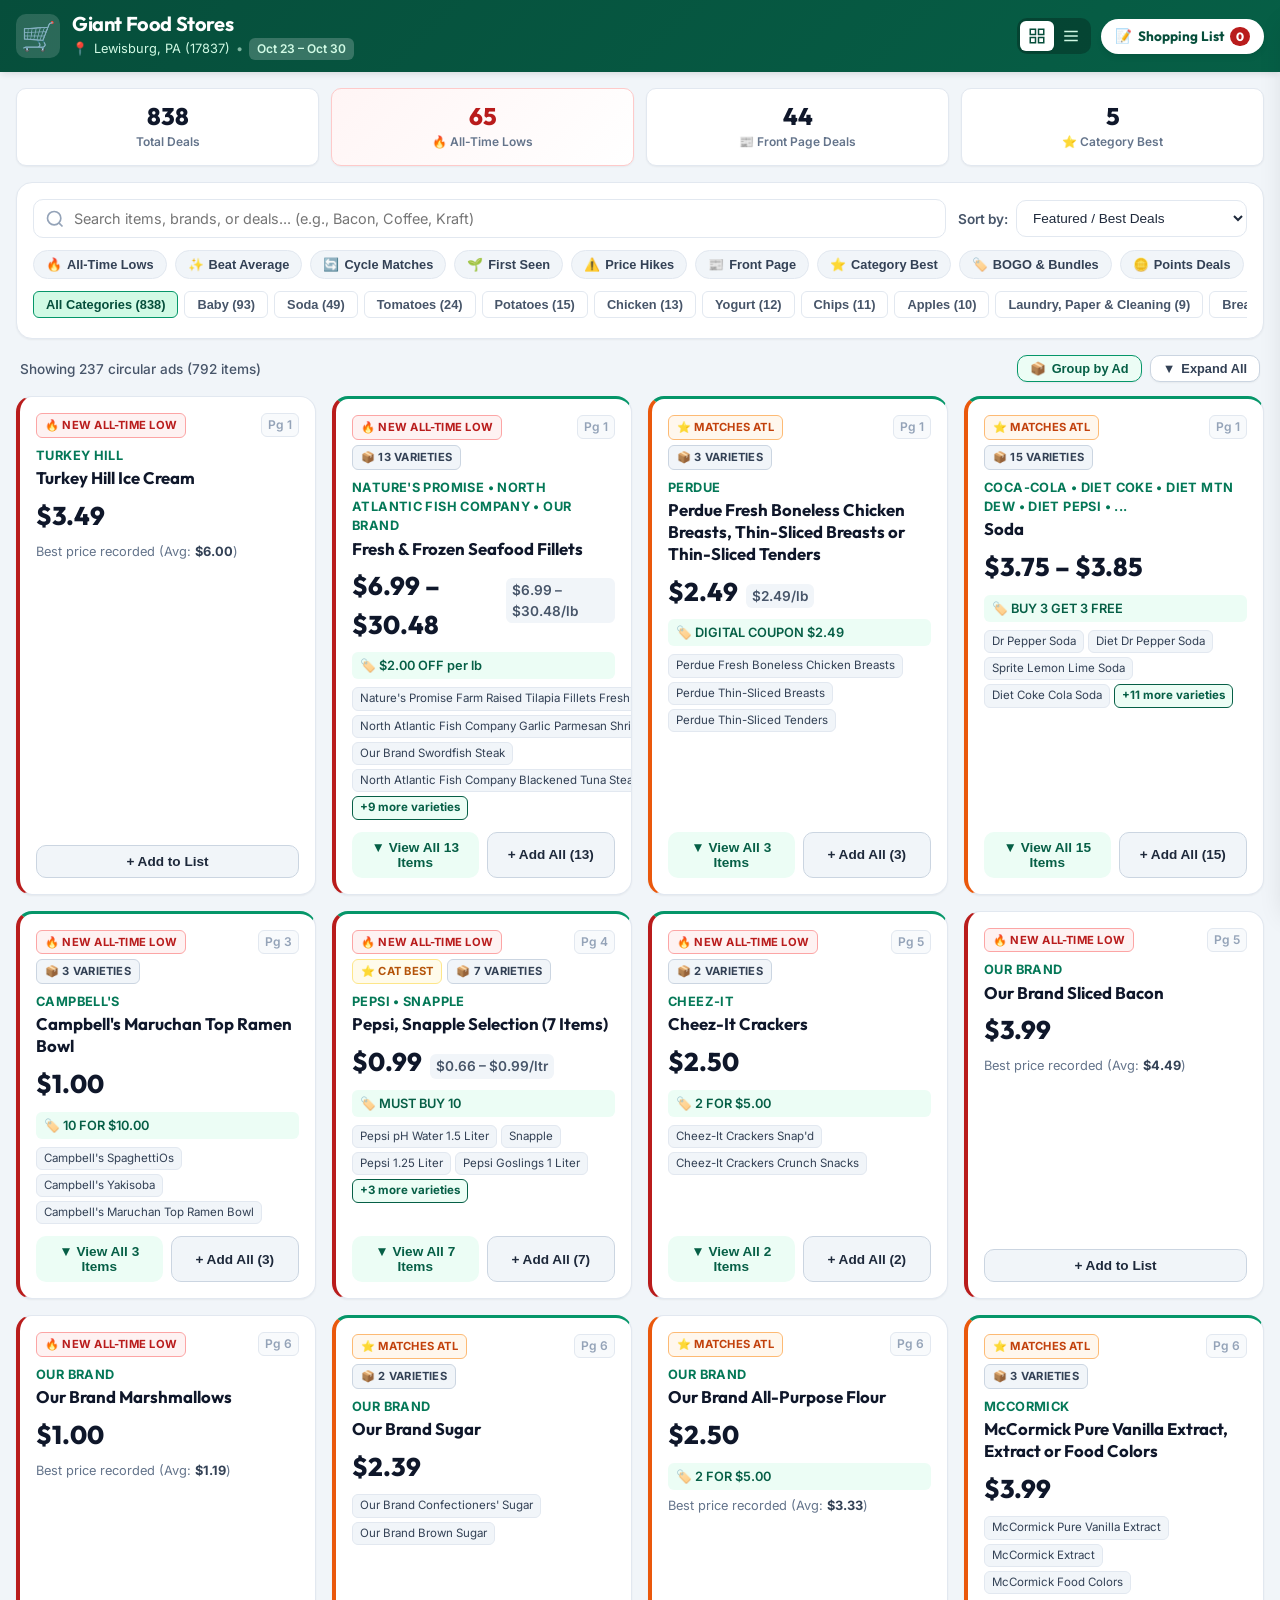
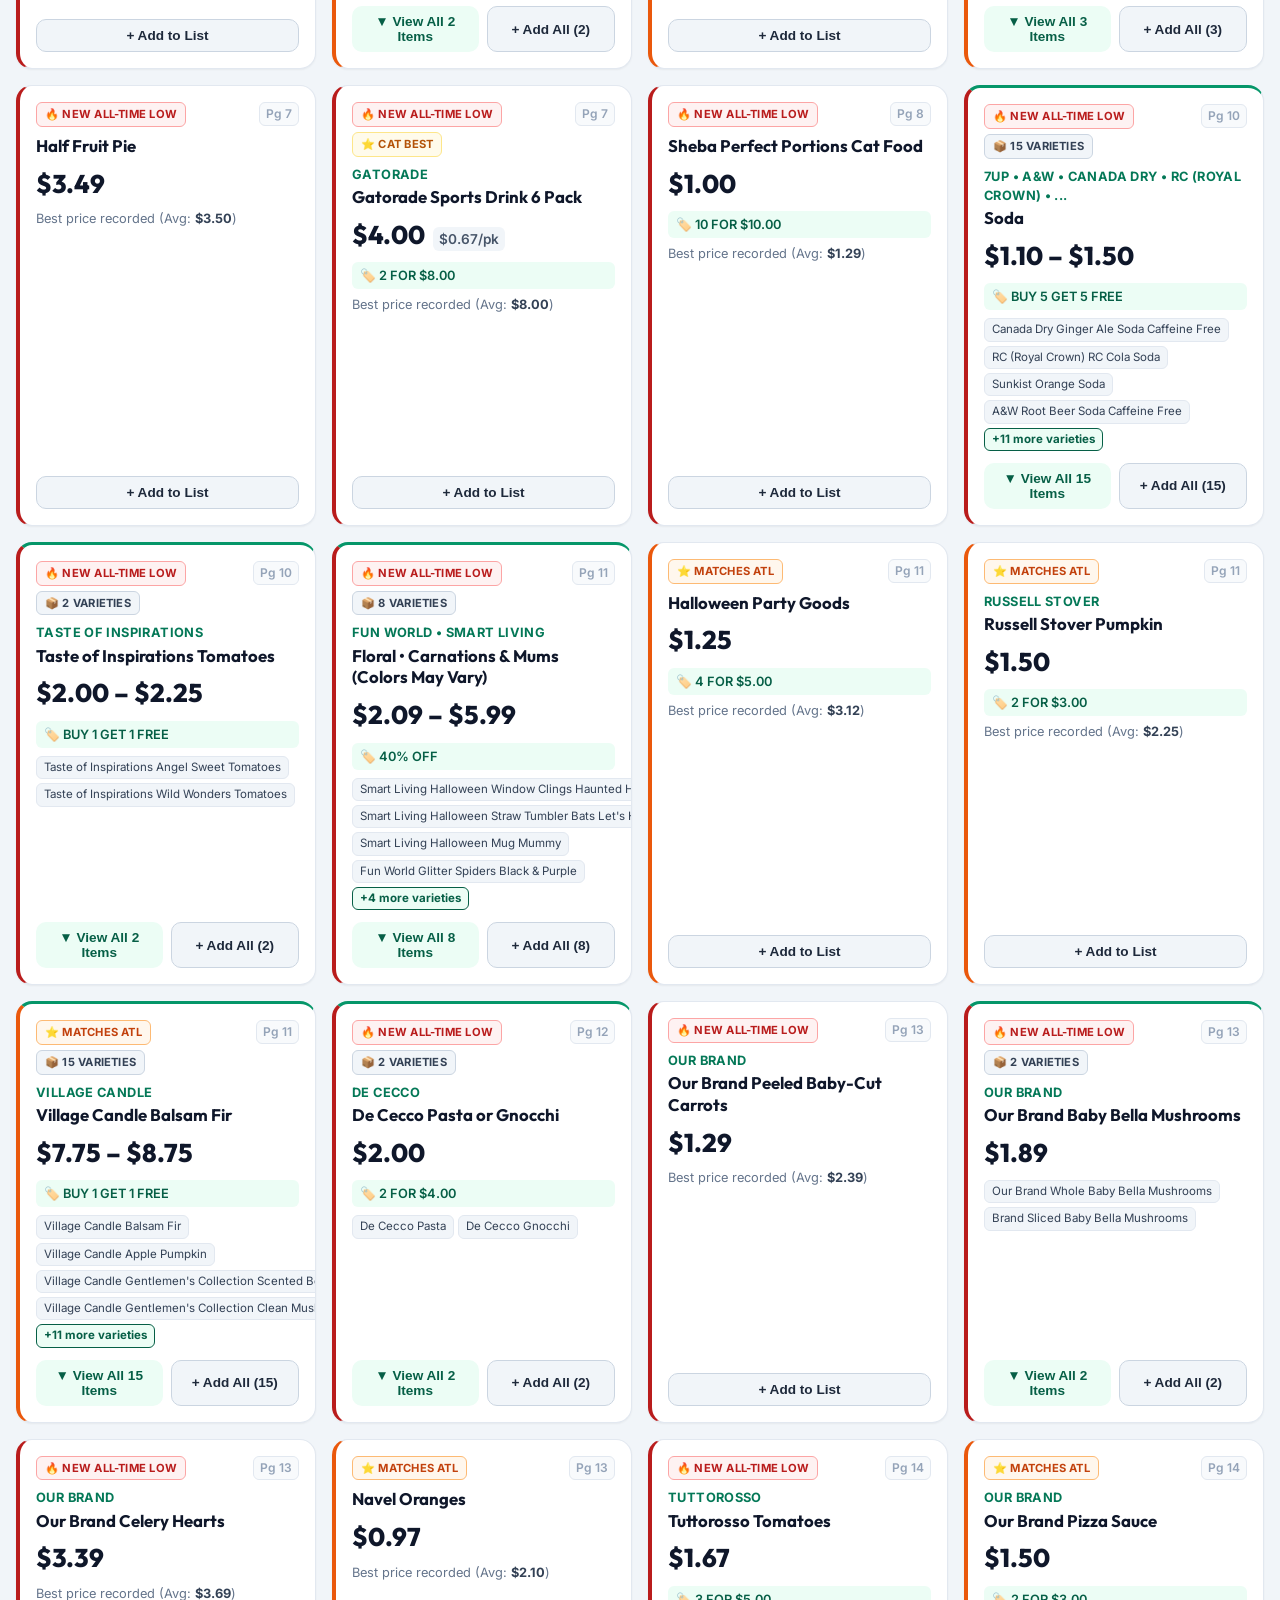
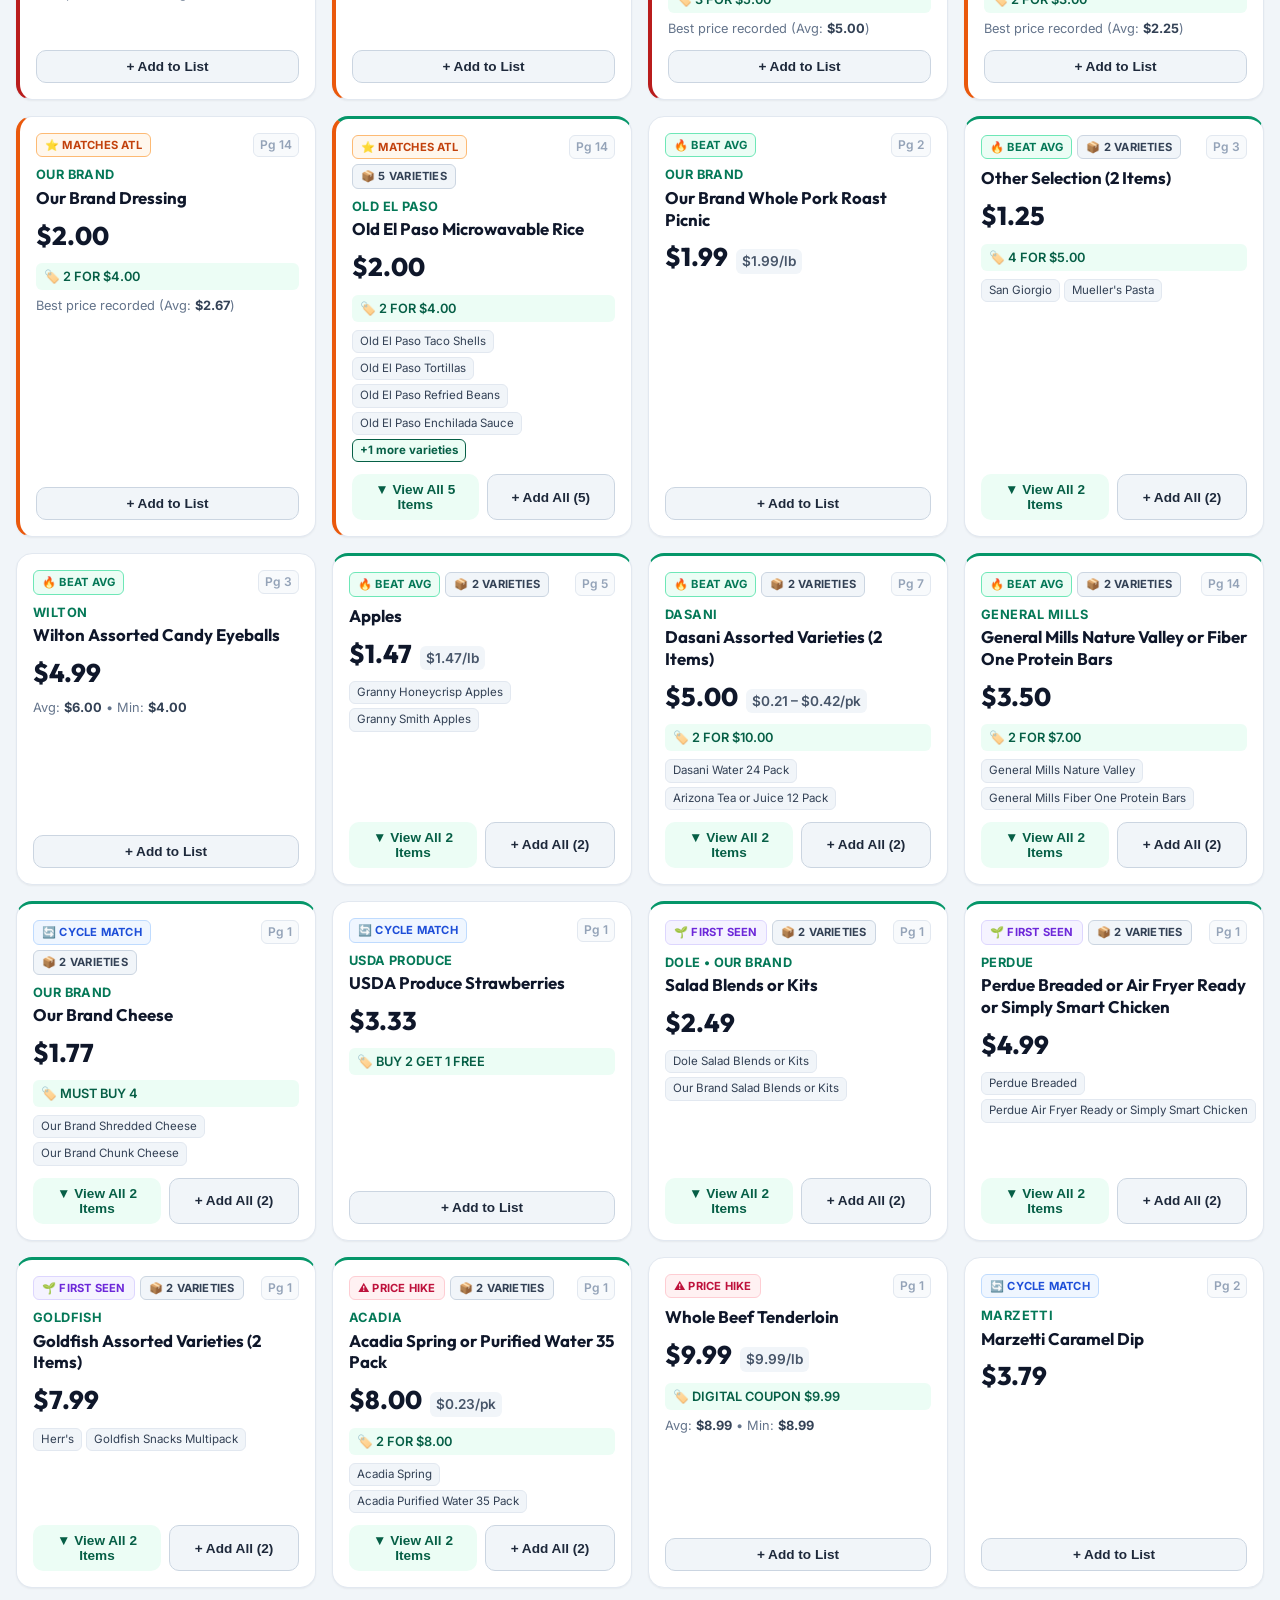
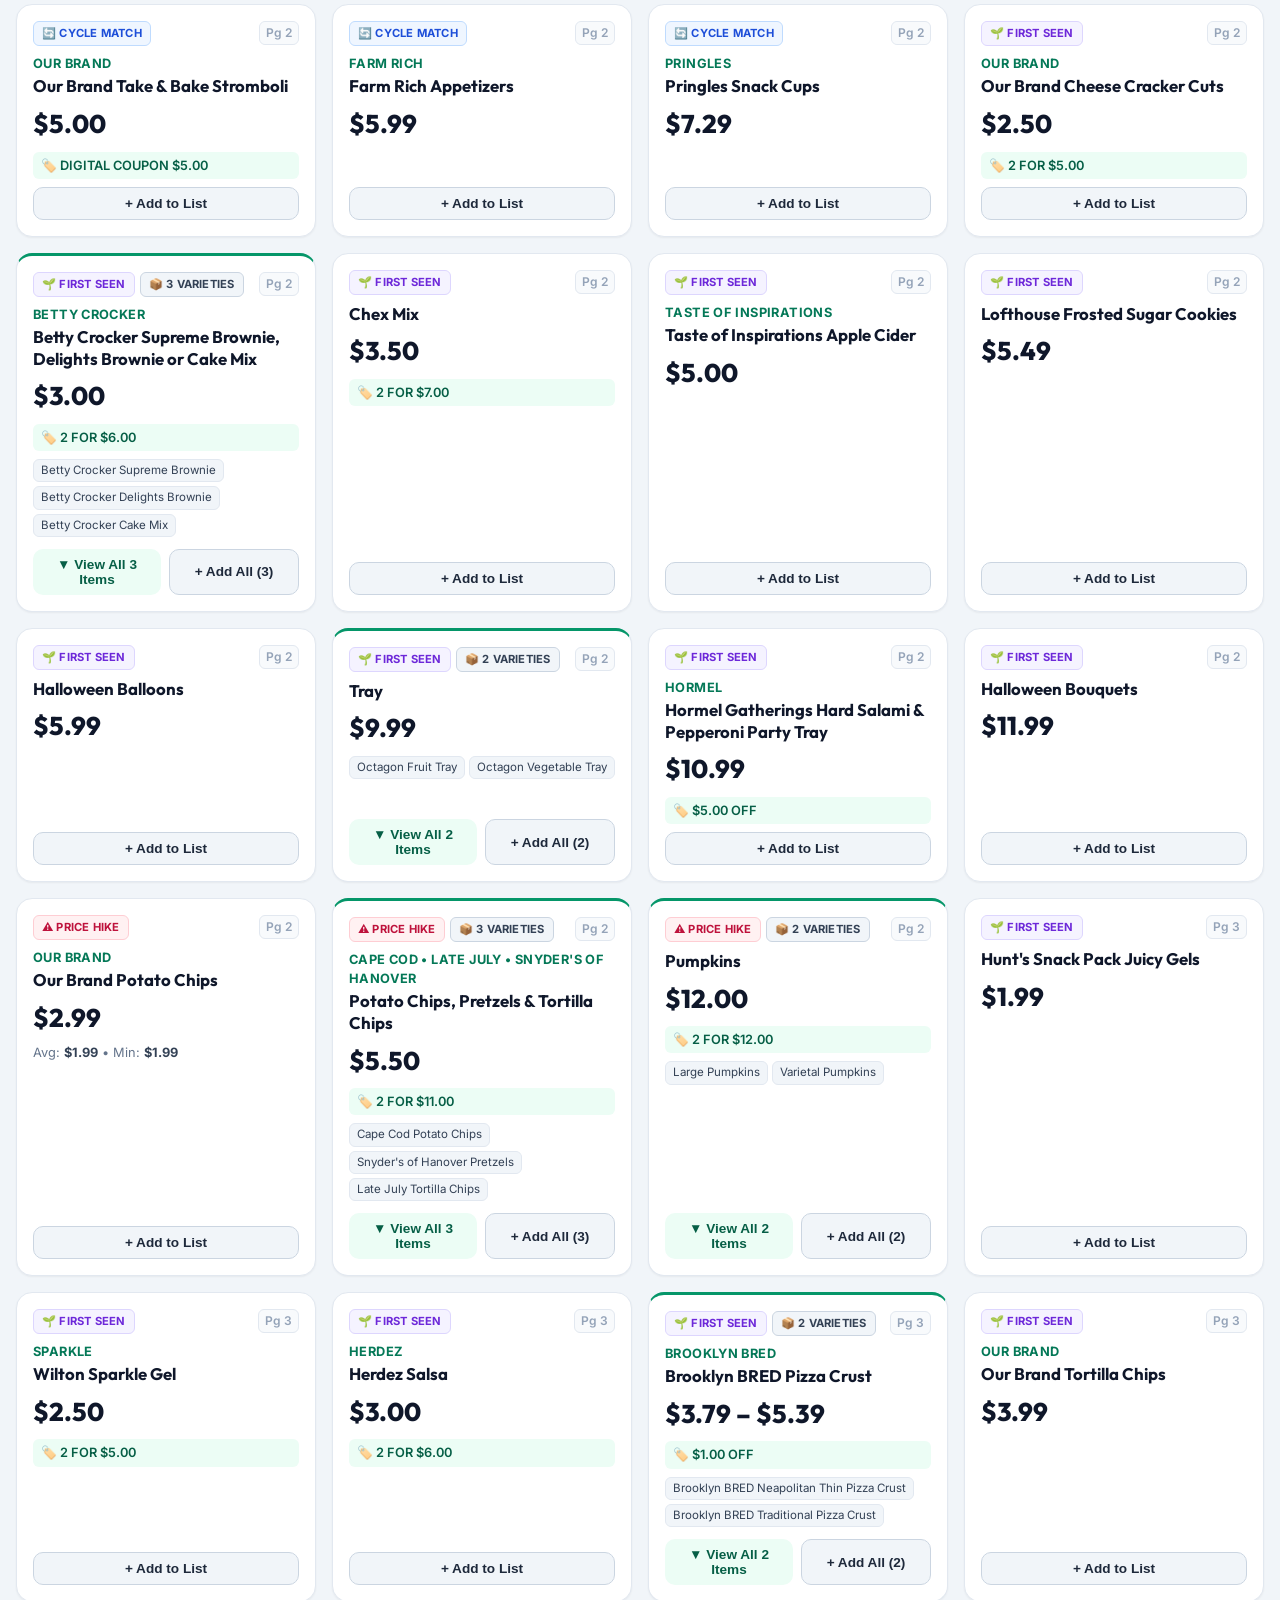
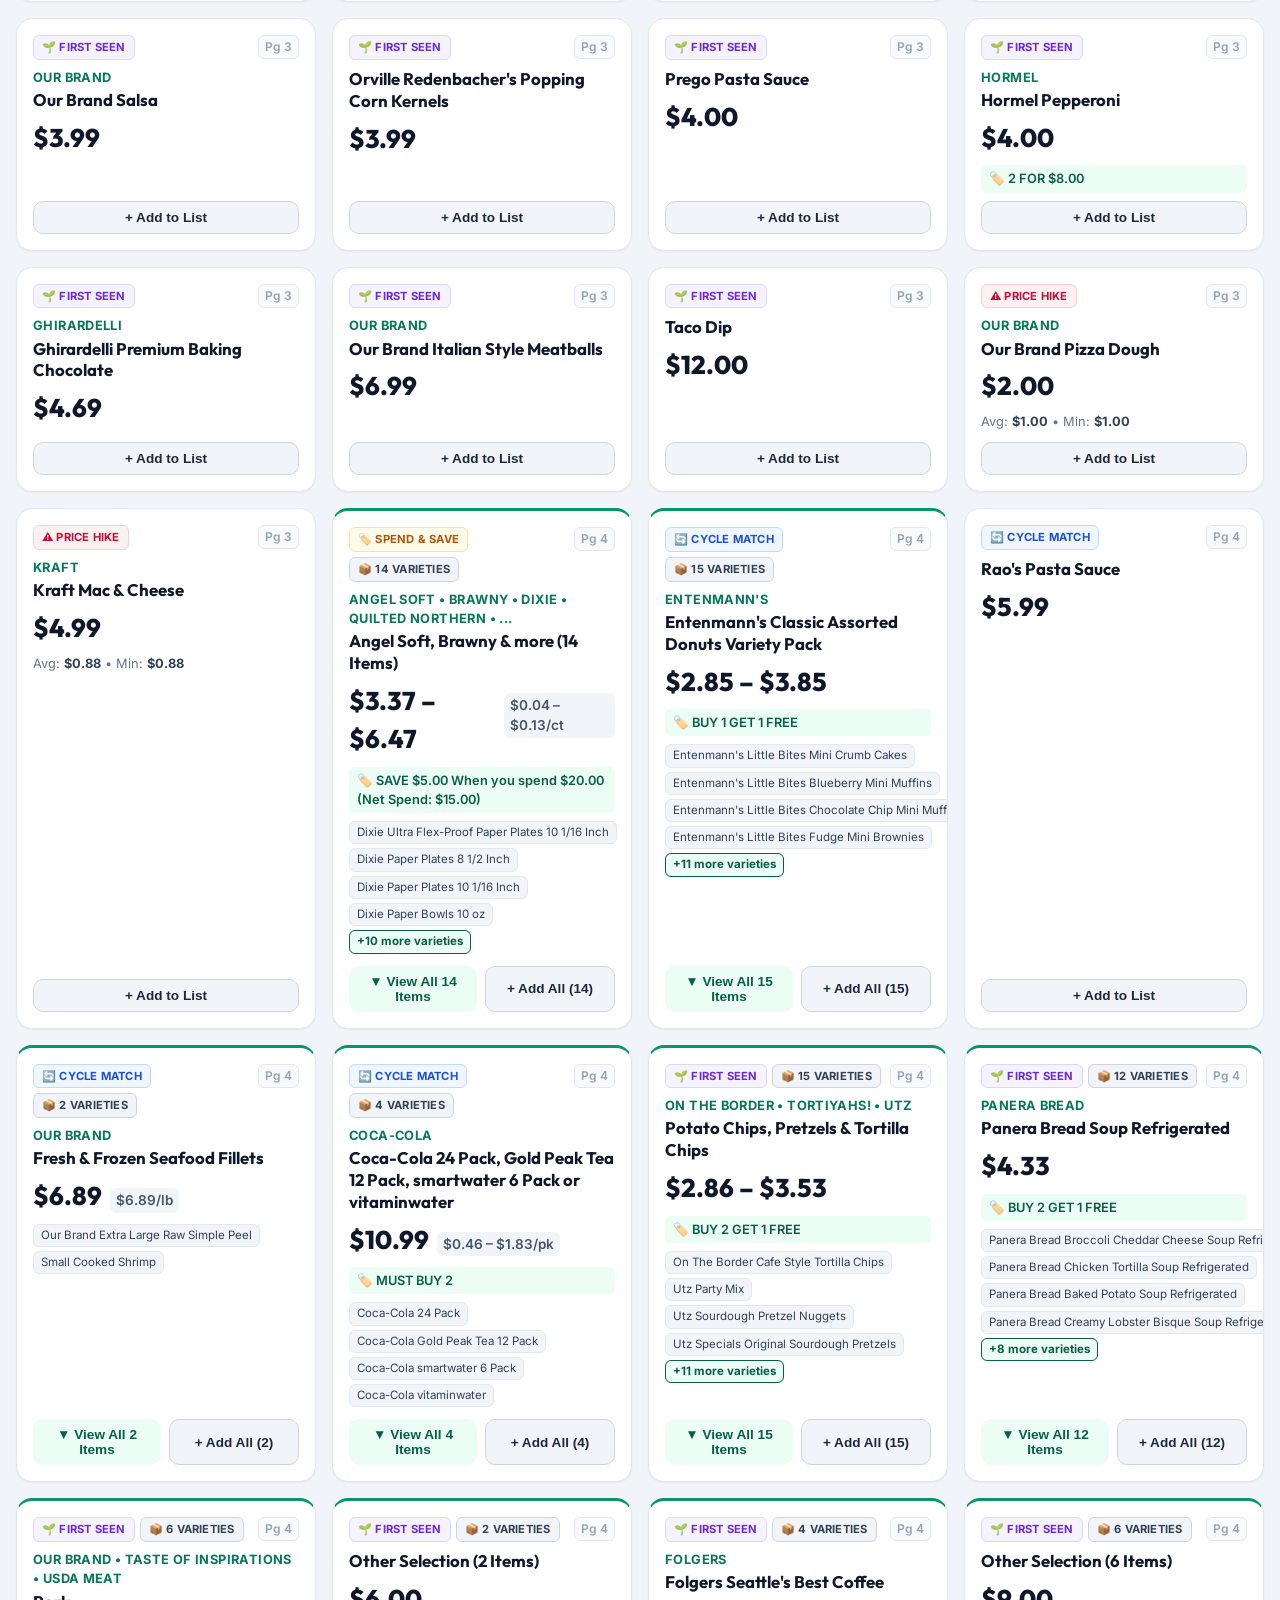
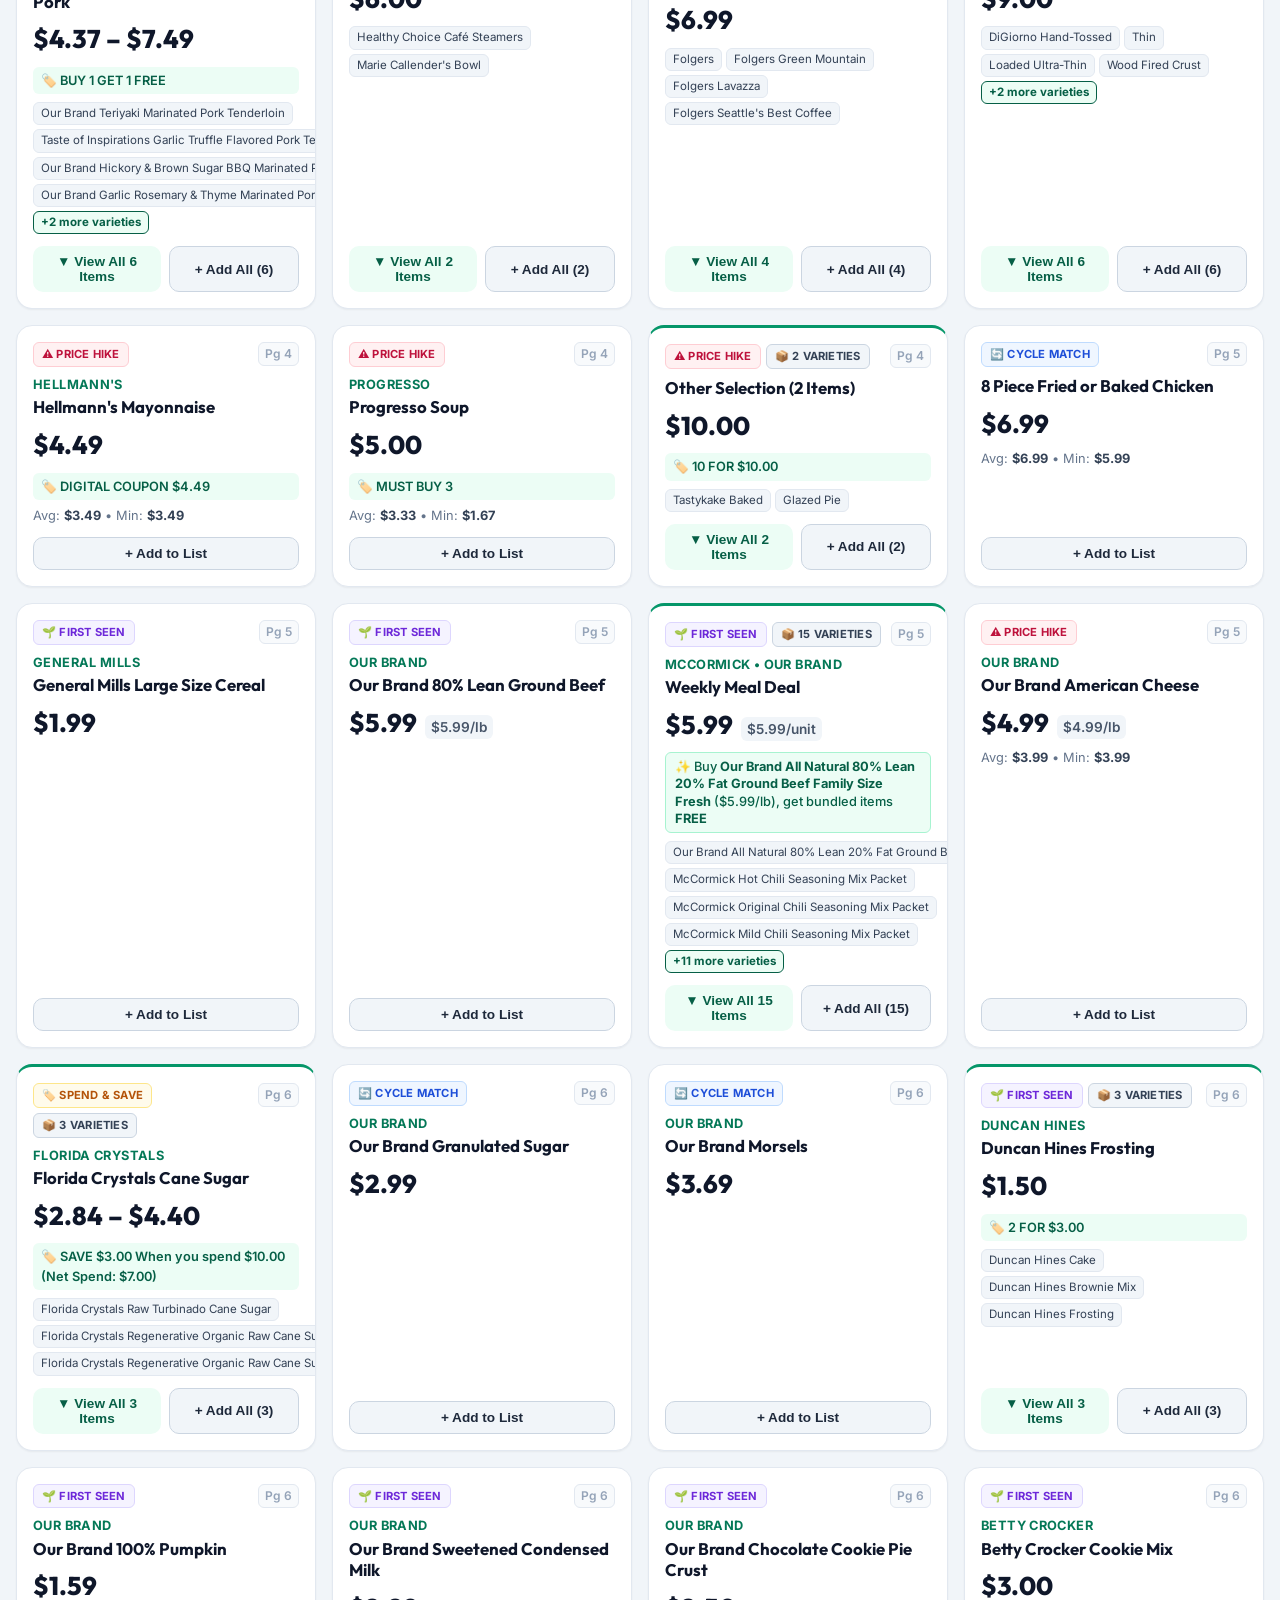
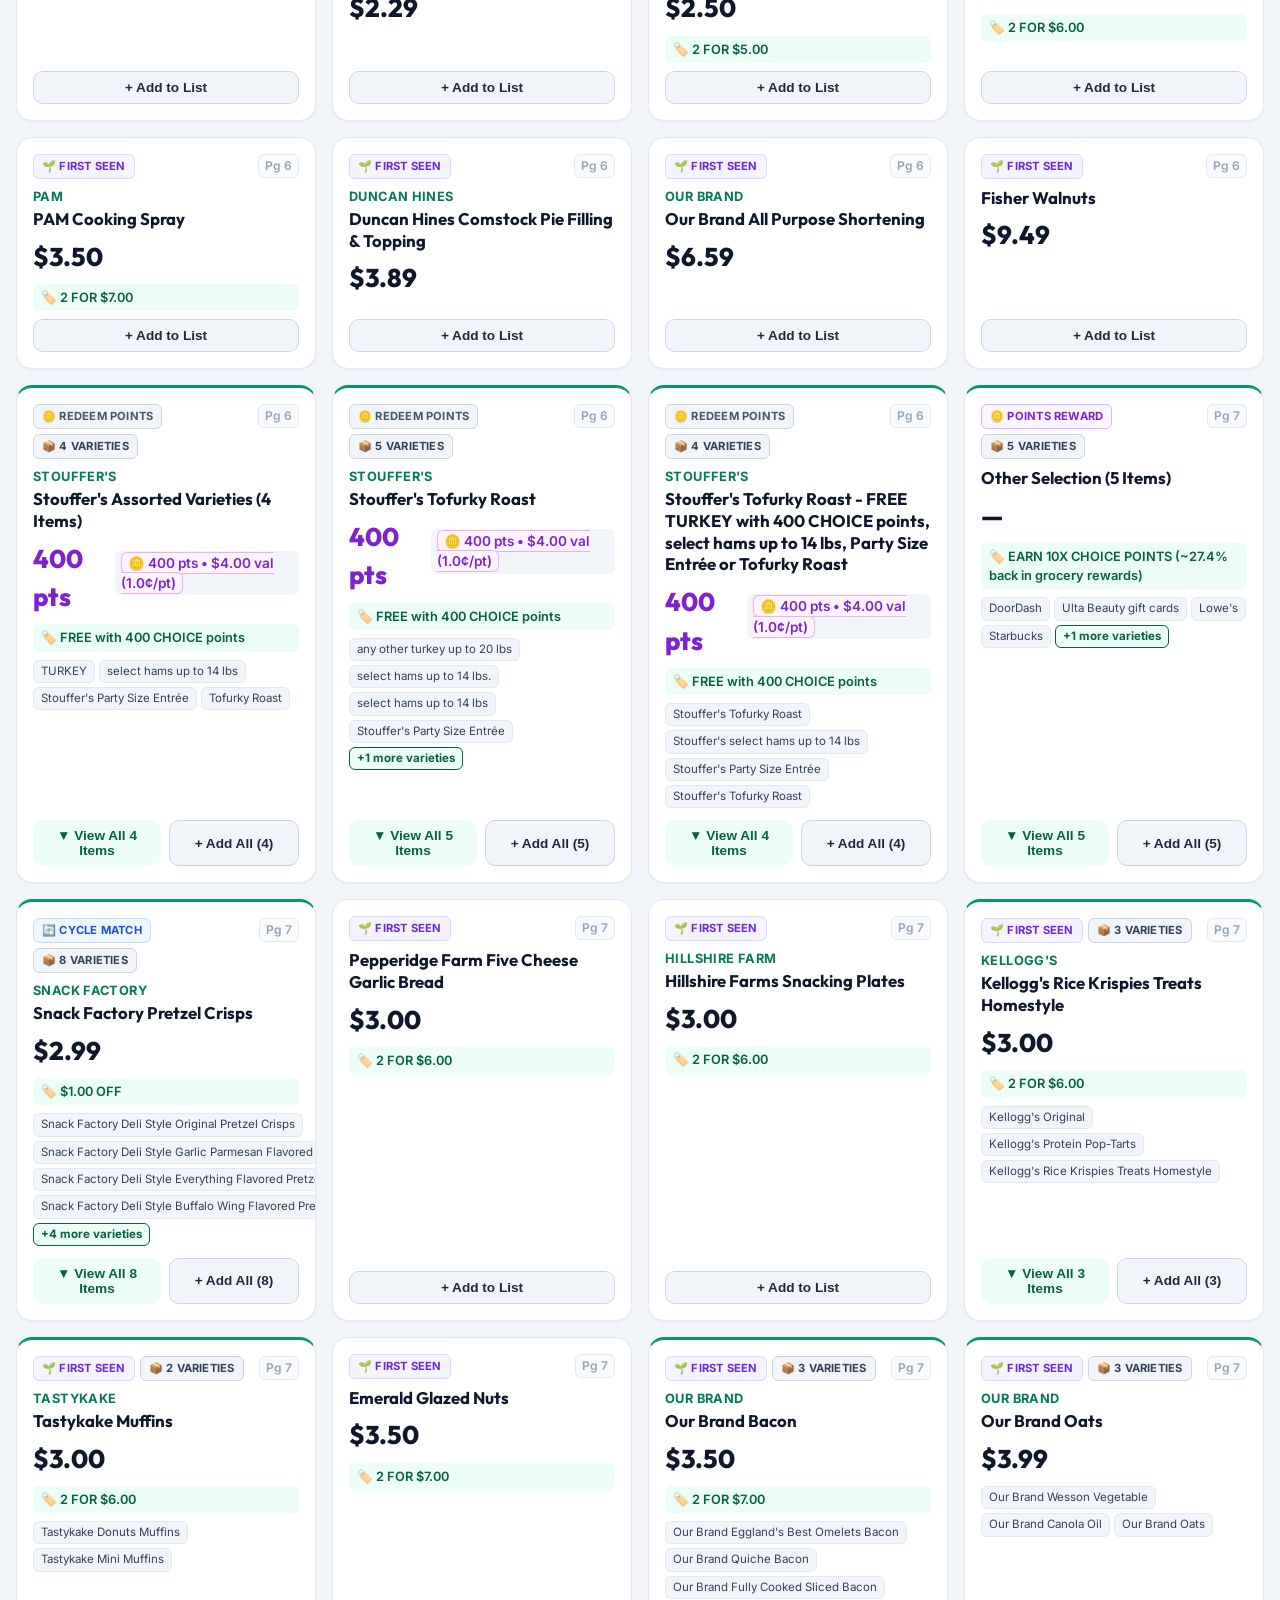
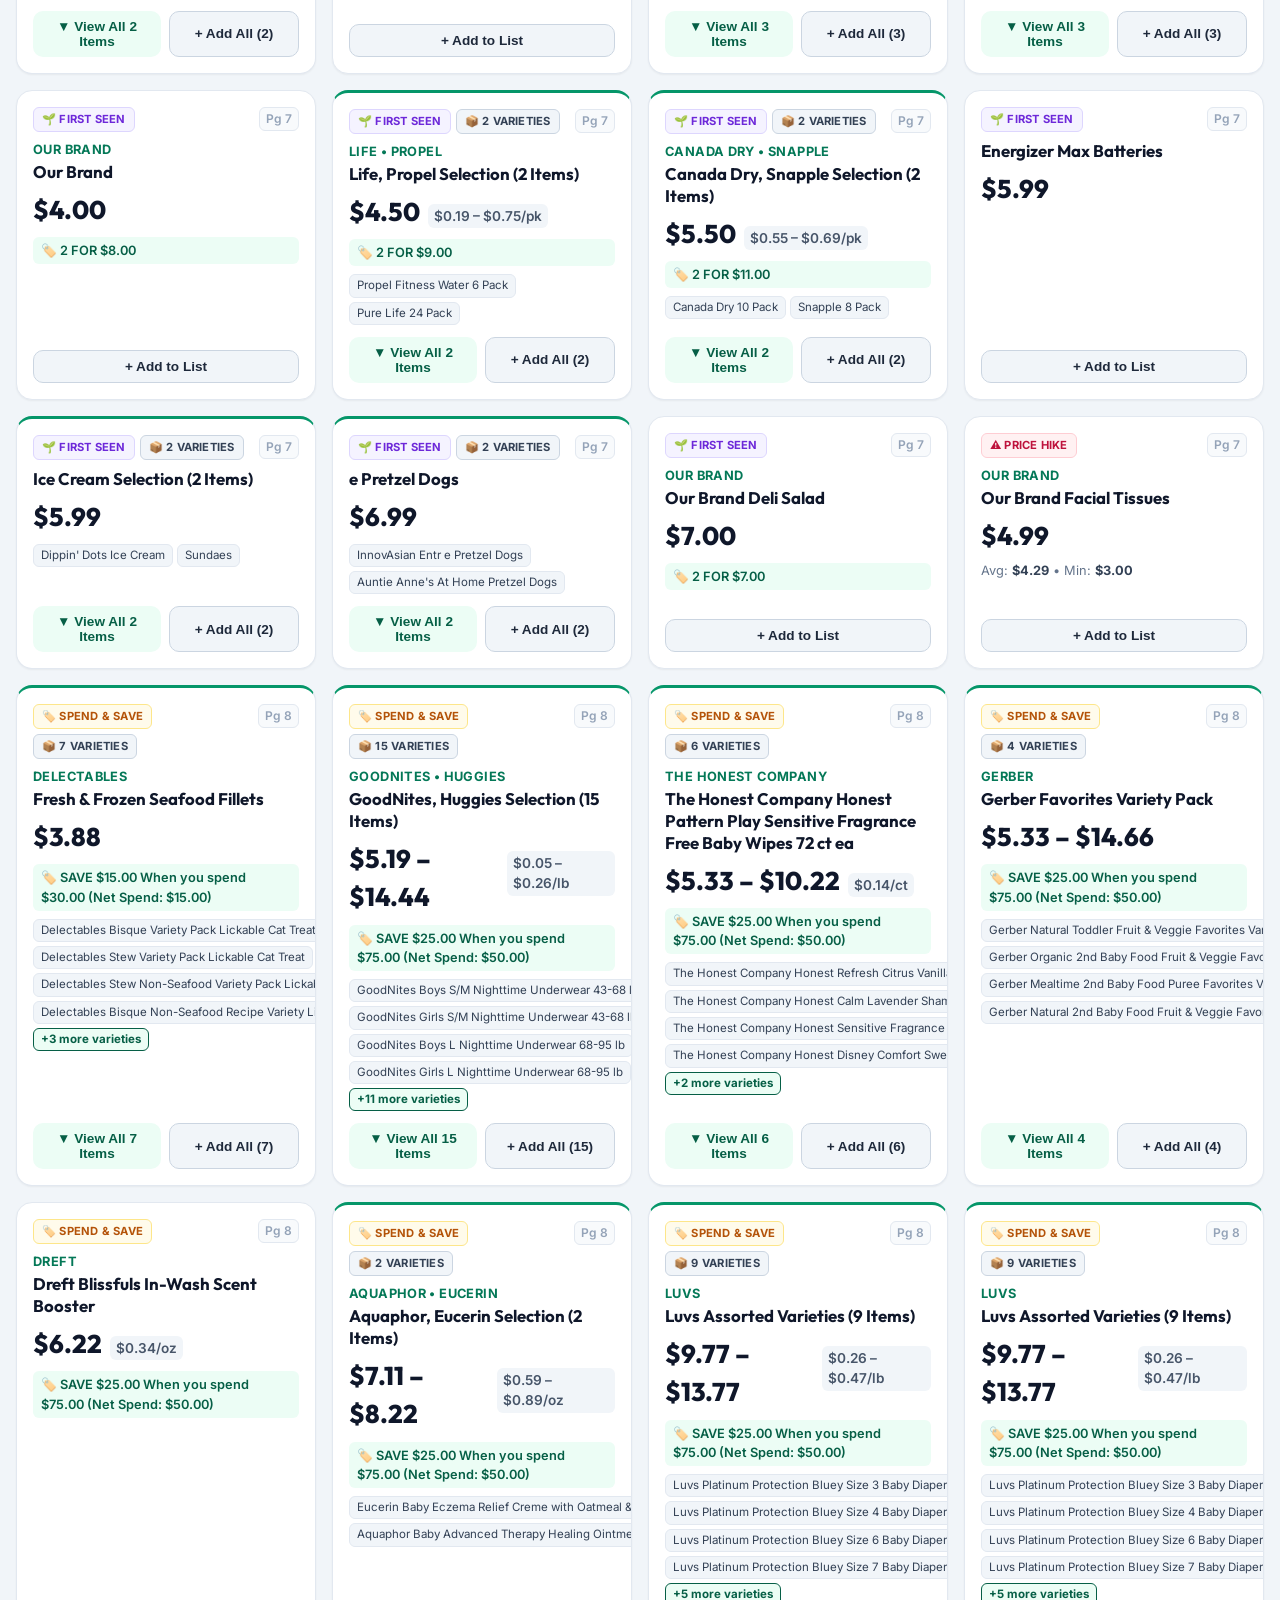
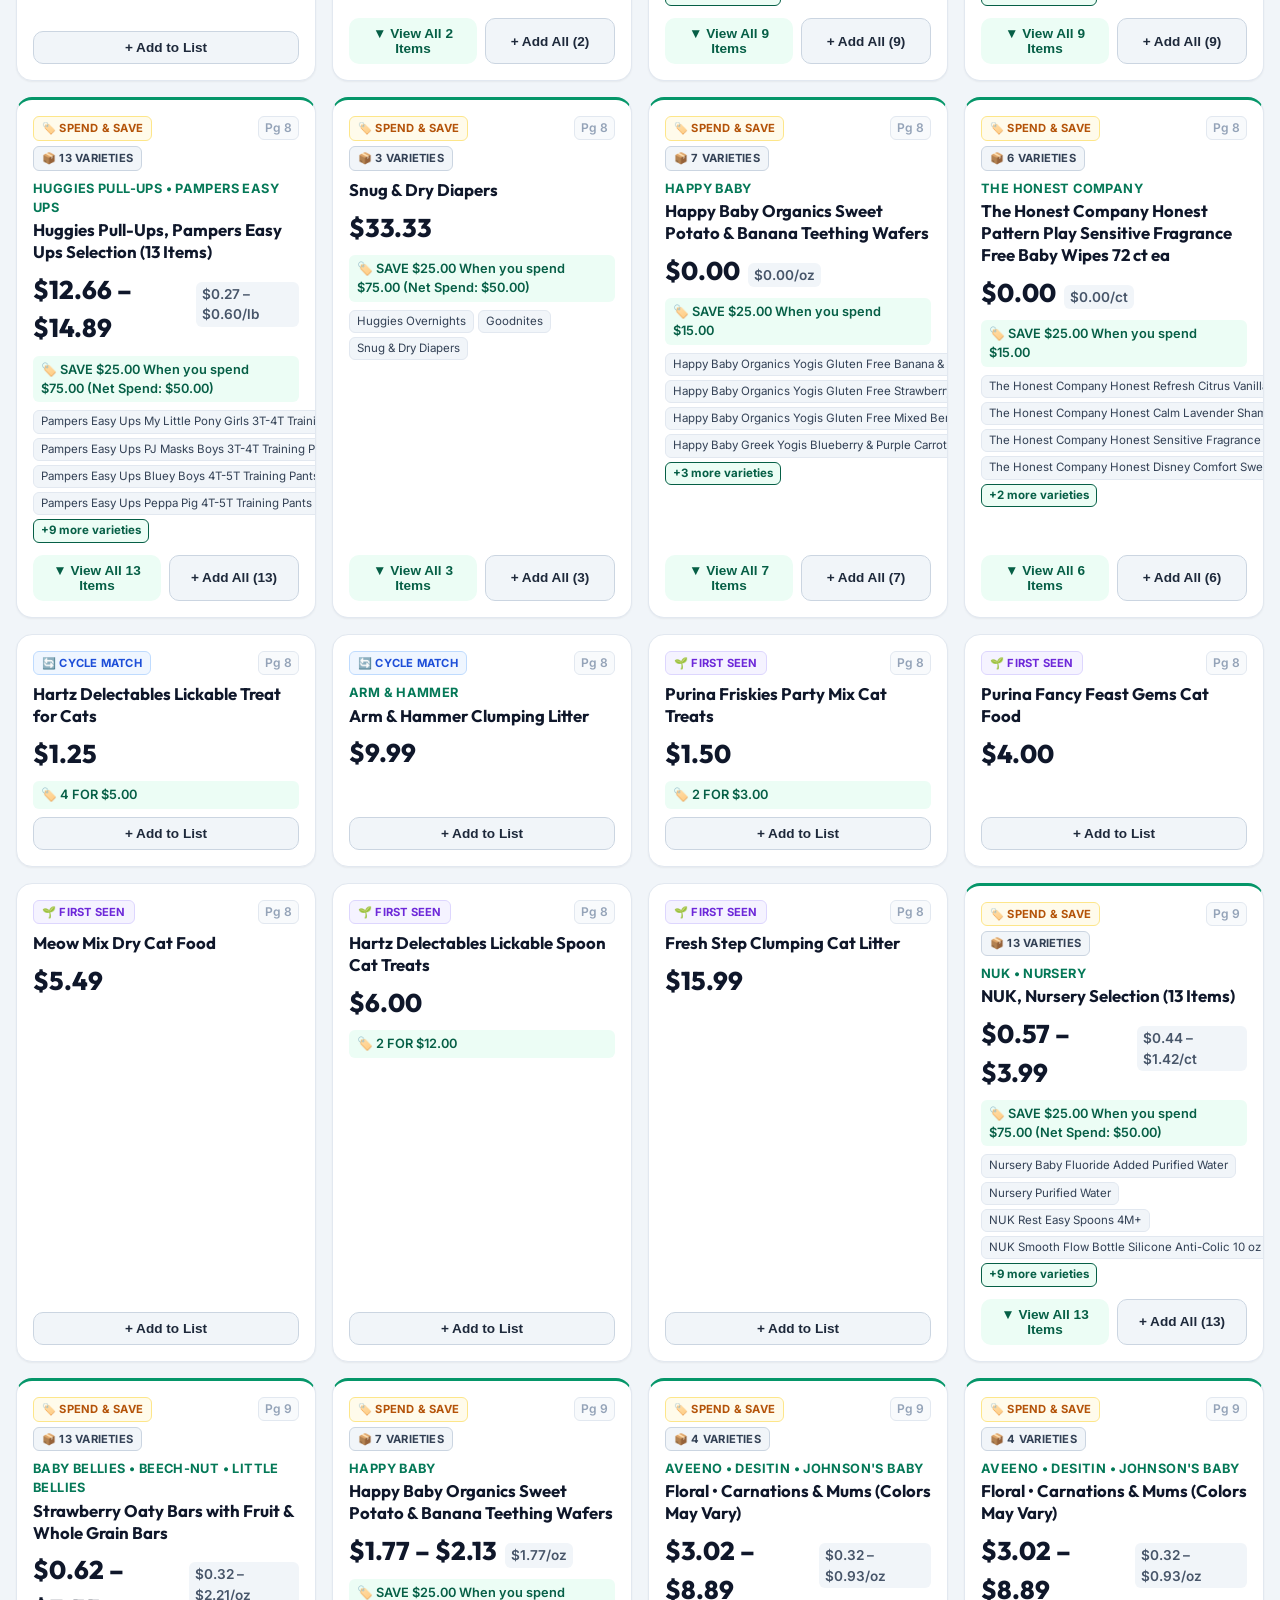
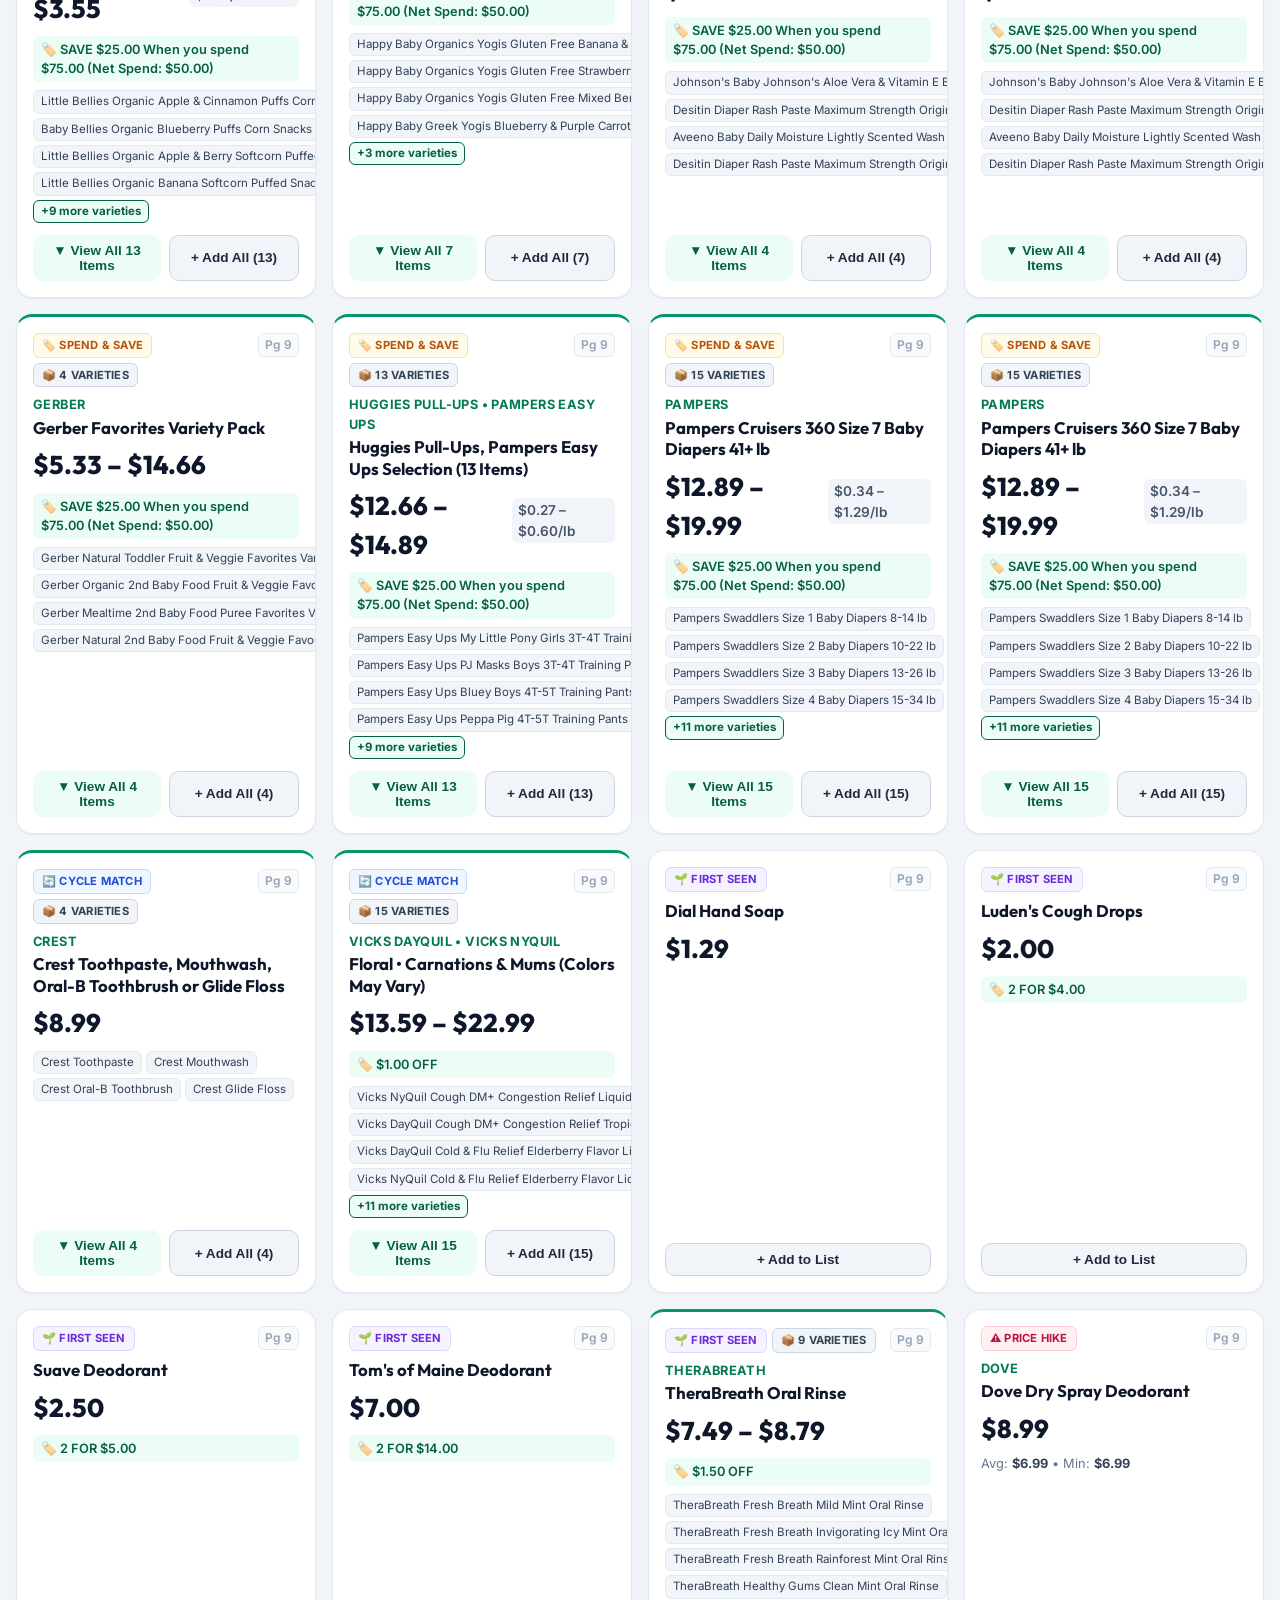
==== commit 3ba6a859: "fix(web): hoist pkg variable declaration to prevent ReferenceError and cache-bust bundle" ====
--- a/web/index.html
+++ b/web/index.html
@@ -14,7 +14,7 @@
   <link href="https://fonts.googleapis.com/css2?family=Inter:wght@400;500;600;700&family=Outfit:wght@500;600;700;800&display=swap" rel="stylesheet" />
 
   <!-- Stylesheet -->
-  <link rel="stylesheet" href="styles.css?v=20261006b" />
+  <link rel="stylesheet" href="styles.css?v=20261025a" />
 </head>
 <body>
   <!-- Header / Navigation Bar -->
@@ -233,6 +233,6 @@
   </footer>
 
   <!-- App Script -->
-  <script src="app.js?v=20261006b"></script>
+  <script src="app.js?v=20261025a"></script>
 </body>
 </html>
--- a/web/styles.css
+++ b/web/styles.css
@@ -523,6 +523,10 @@
   border-left: 4px solid var(--badge-atl-text);
 }
 
+.deal-card.is-match-atl {
+  border-left: 4px solid #ea580c;
+}
+
 .card-top {
   display: flex;
   justify-content: space-between;
@@ -550,10 +554,16 @@
   white-space: nowrap;
 }
 
-.deal-badge.atl {
+.deal-badge.atl, .deal-badge.new-atl {
   background: var(--badge-atl-bg);
   color: var(--badge-atl-text);
   border: 1px solid var(--badge-atl-border);
+}
+
+.deal-badge.match-atl {
+  background: #fff7ed;
+  color: #c2410c;
+  border: 1px solid #fdba74;
 }
 
 .deal-badge.great, .deal-badge.beat {
@@ -572,6 +582,23 @@
   background: #fdf4ff;
   color: #9333ea;
   border: 1px solid #f0abfc;
+}
+
+.deal-badge.points-deal {
+  background: #faf5ff;
+  color: #7e22ce;
+  border: 1px solid #c084fc;
+}
+
+.deal-badge.points-redemption {
+  background: #f1f5f9;
+  color: #475569;
+  border: 1px solid #cbd5e1;
+}
+
+.points-price {
+  color: #7e22ce;
+  font-weight: 800;
 }
 
 .deal-badge.points-reward {
@@ -654,6 +681,12 @@
   color: var(--slate-900);
 }
 
+.current-price.free-price, .free-price {
+  color: #7e22ce;
+  font-weight: 800;
+  letter-spacing: -0.01em;
+}
+
 .unit-price-tag {
   font-size: 0.85rem;
   font-weight: 600;
@@ -661,6 +694,13 @@
   background: var(--slate-100);
   padding: 2px 6px;
   border-radius: var(--radius-sm);
+}
+
+.unit-price-tag.points-yield-tag {
+  background: #fdf4ff;
+  color: #7e22ce;
+  border: 1px solid #f0abfc;
+  font-weight: 600;
 }
 
 .promo-detail-note {
@@ -671,6 +711,18 @@
   border-radius: var(--radius-sm);
   margin-bottom: 8px;
   font-weight: 600;
+}
+
+.meal-deal-qualifier-note {
+  font-size: 0.8rem;
+  color: #065f46;
+  background: #ecfdf5;
+  border: 1px solid #a7f3d0;
+  padding: 5px 9px;
+  border-radius: var(--radius-sm);
+  margin-bottom: 8px;
+  line-height: 1.35;
+  font-weight: 500;
 }
 
 .history-summary {
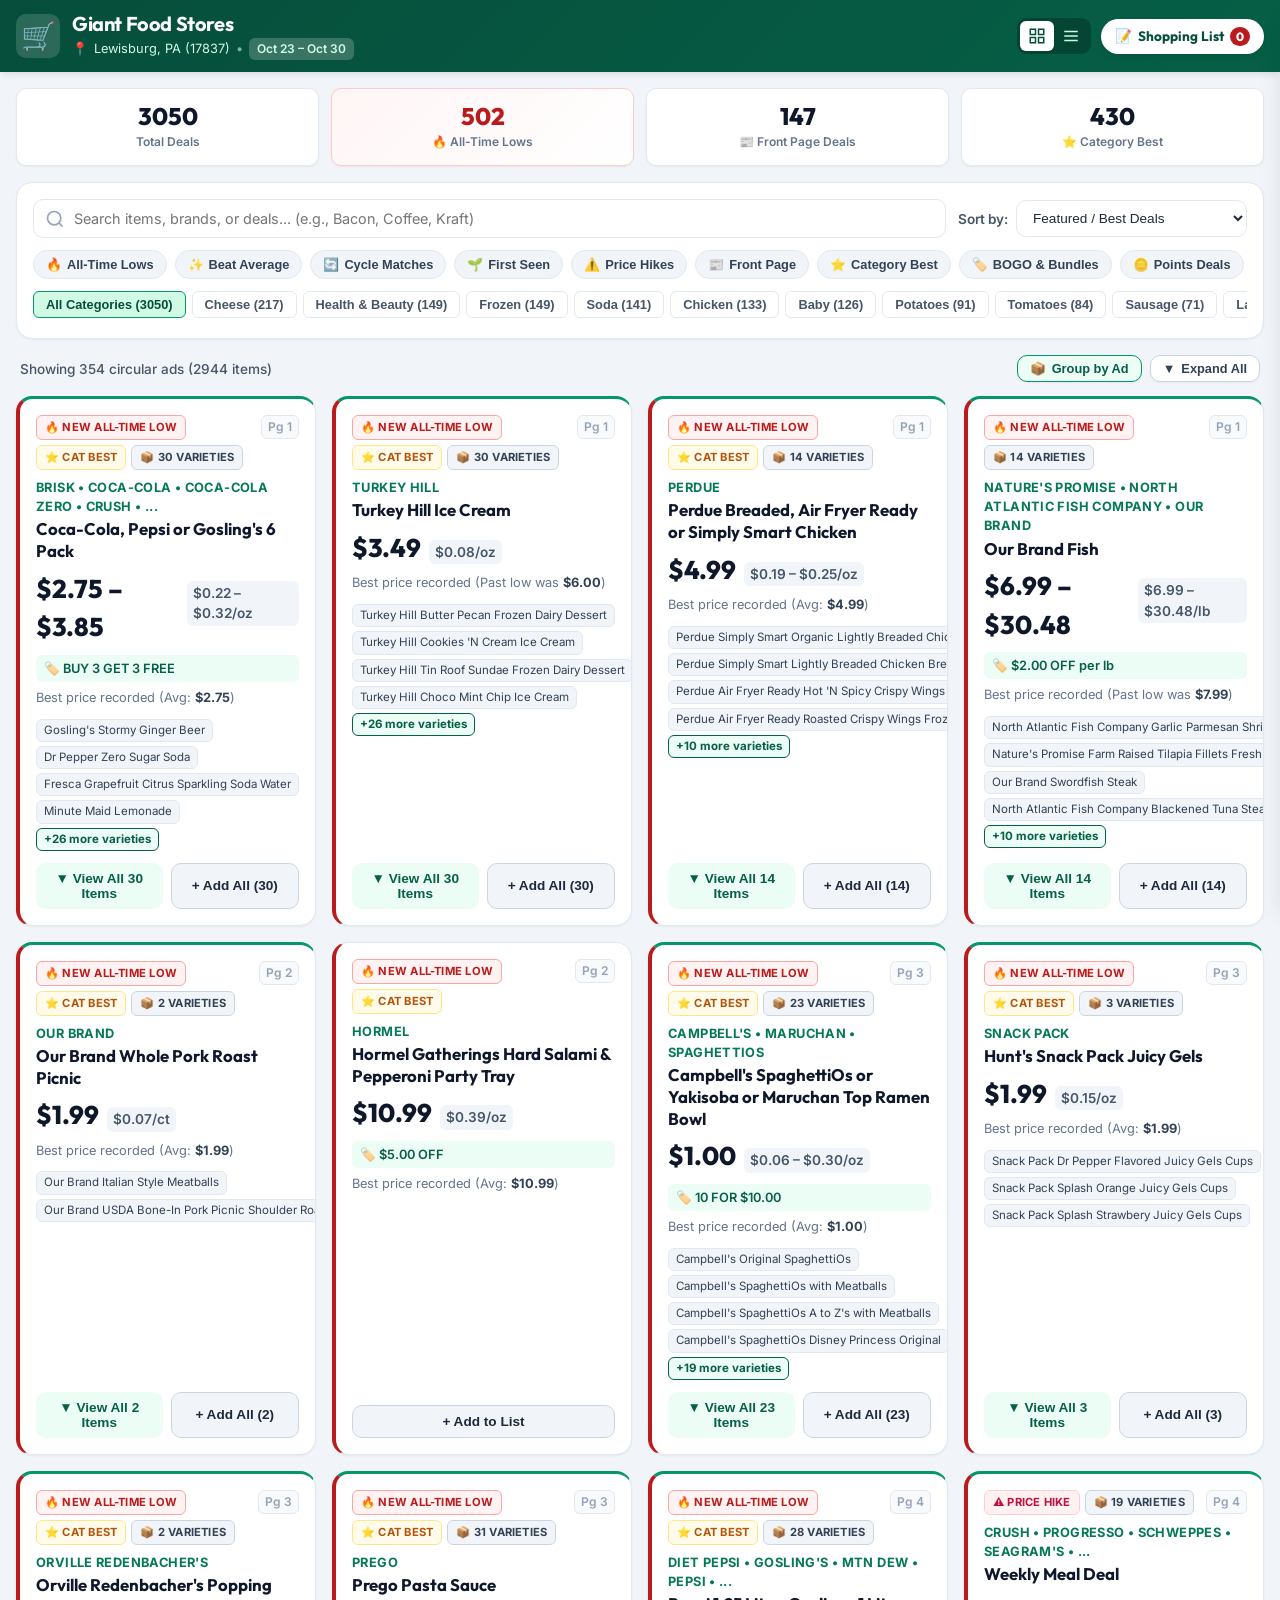
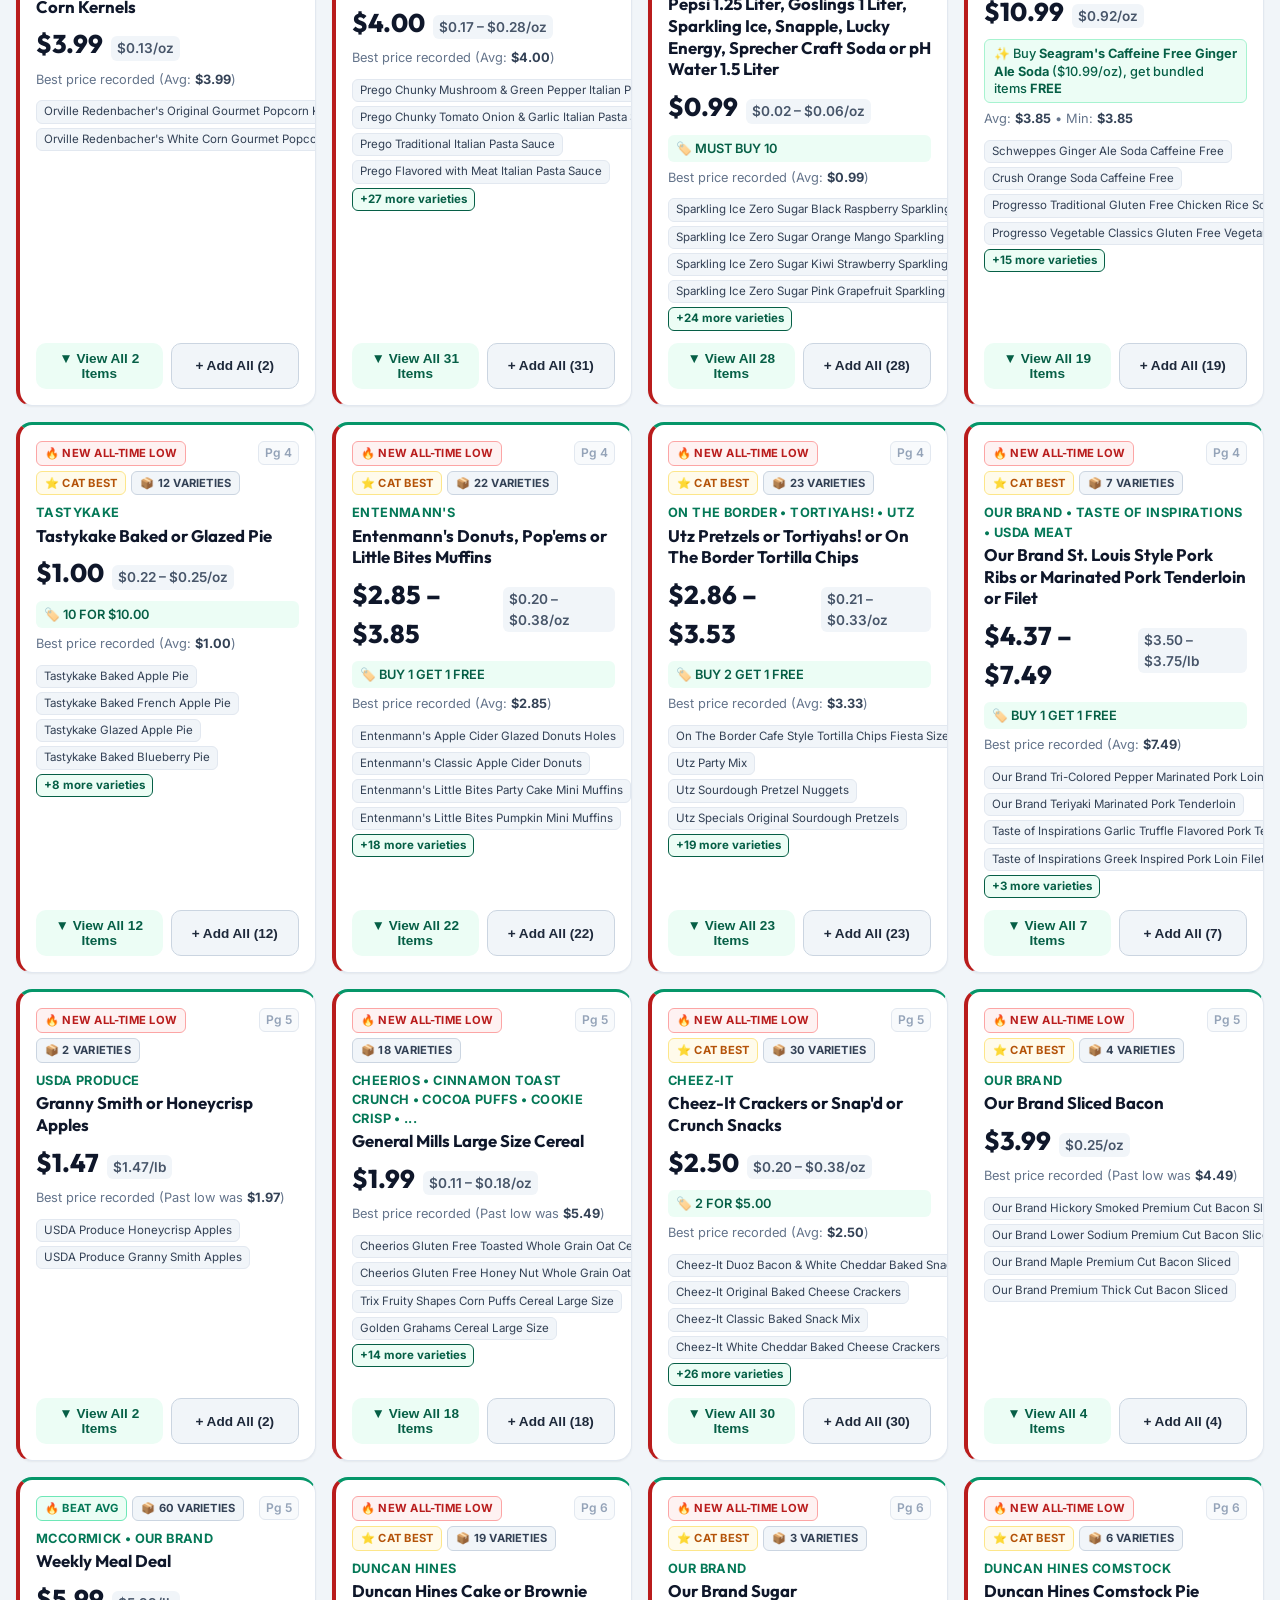
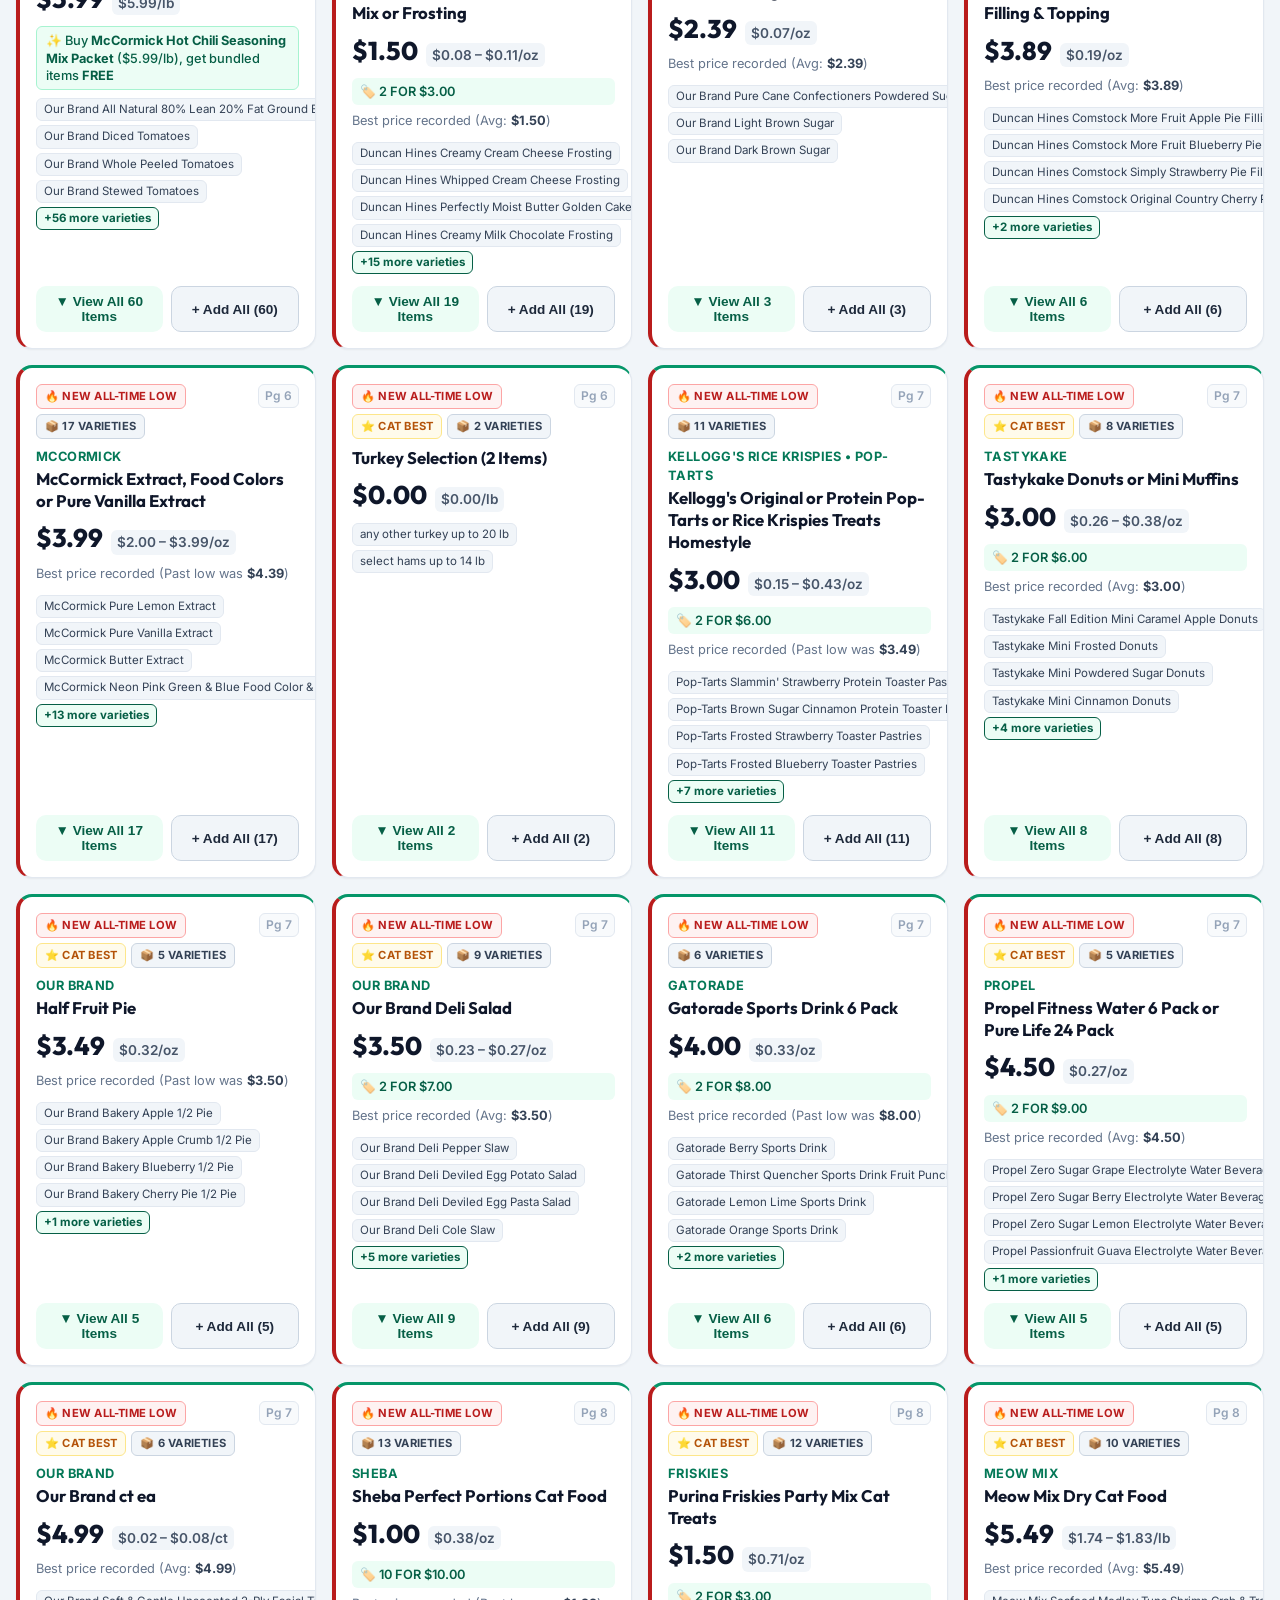
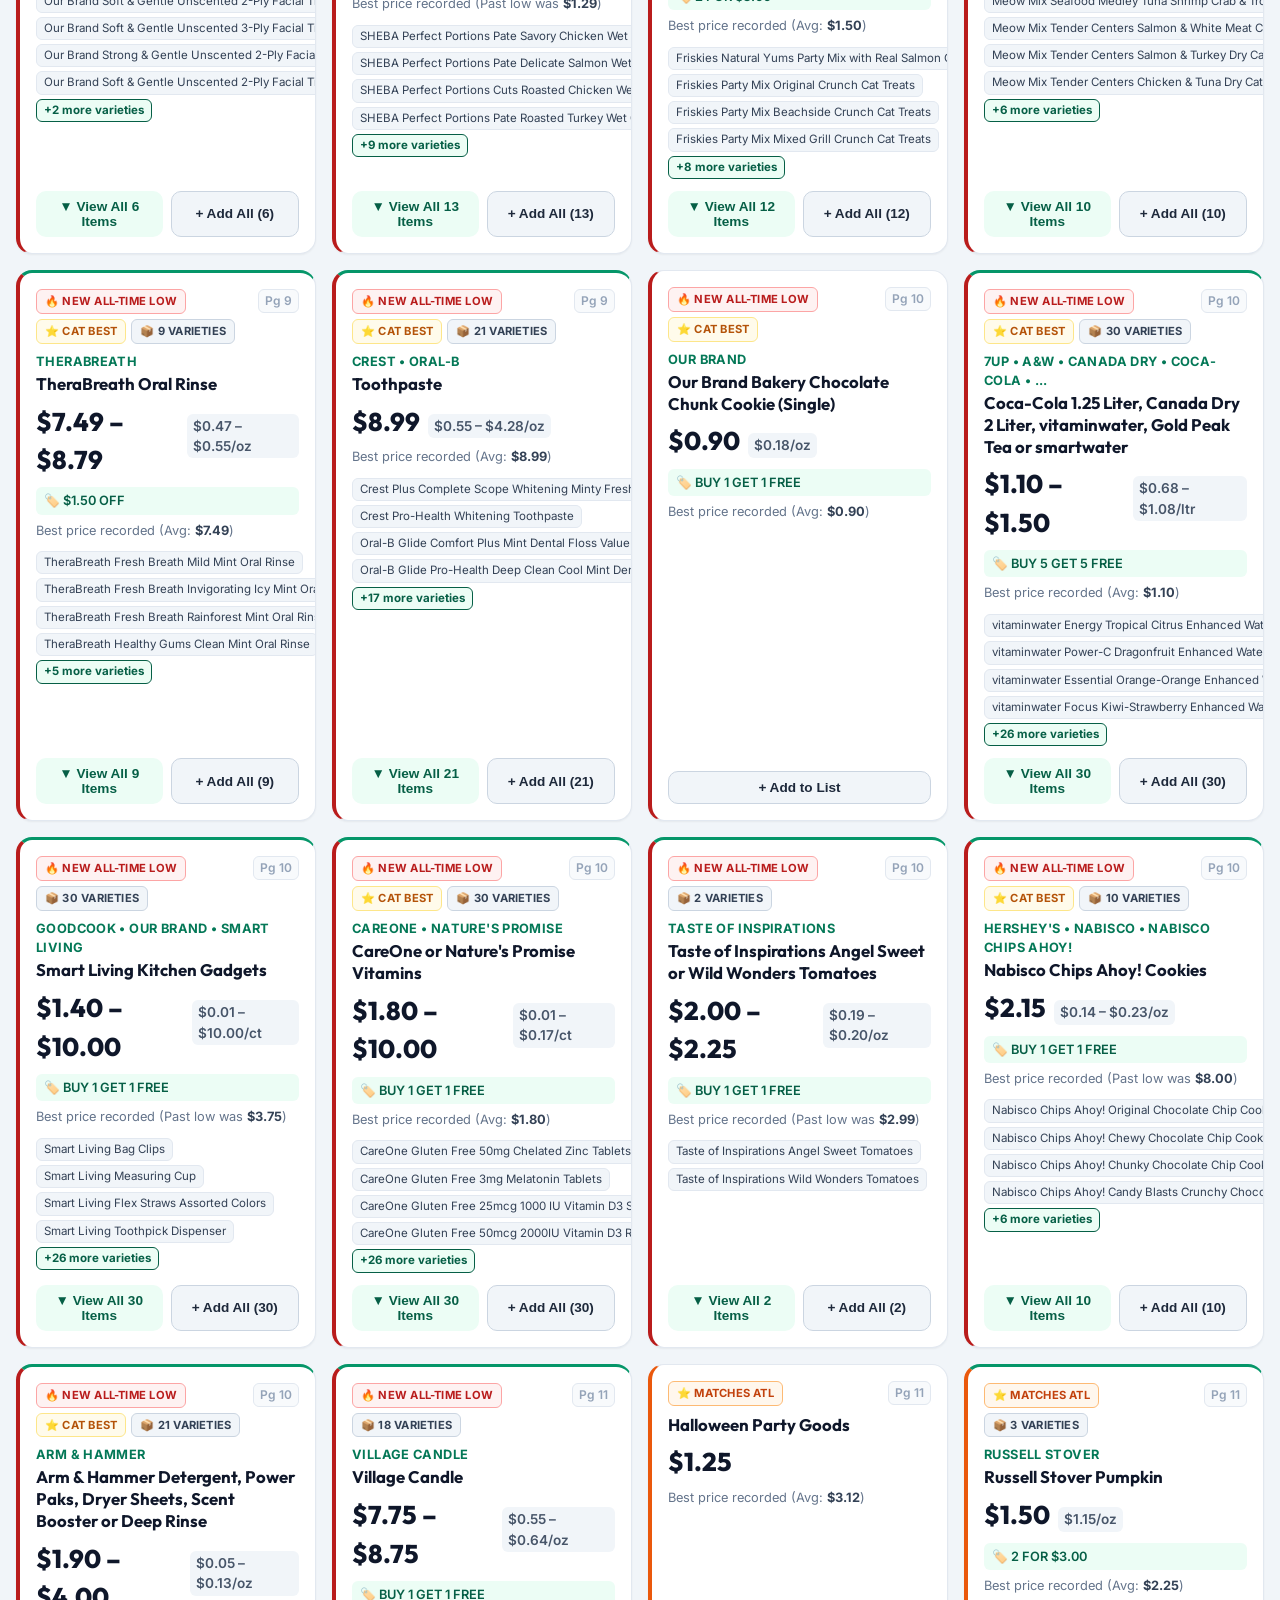
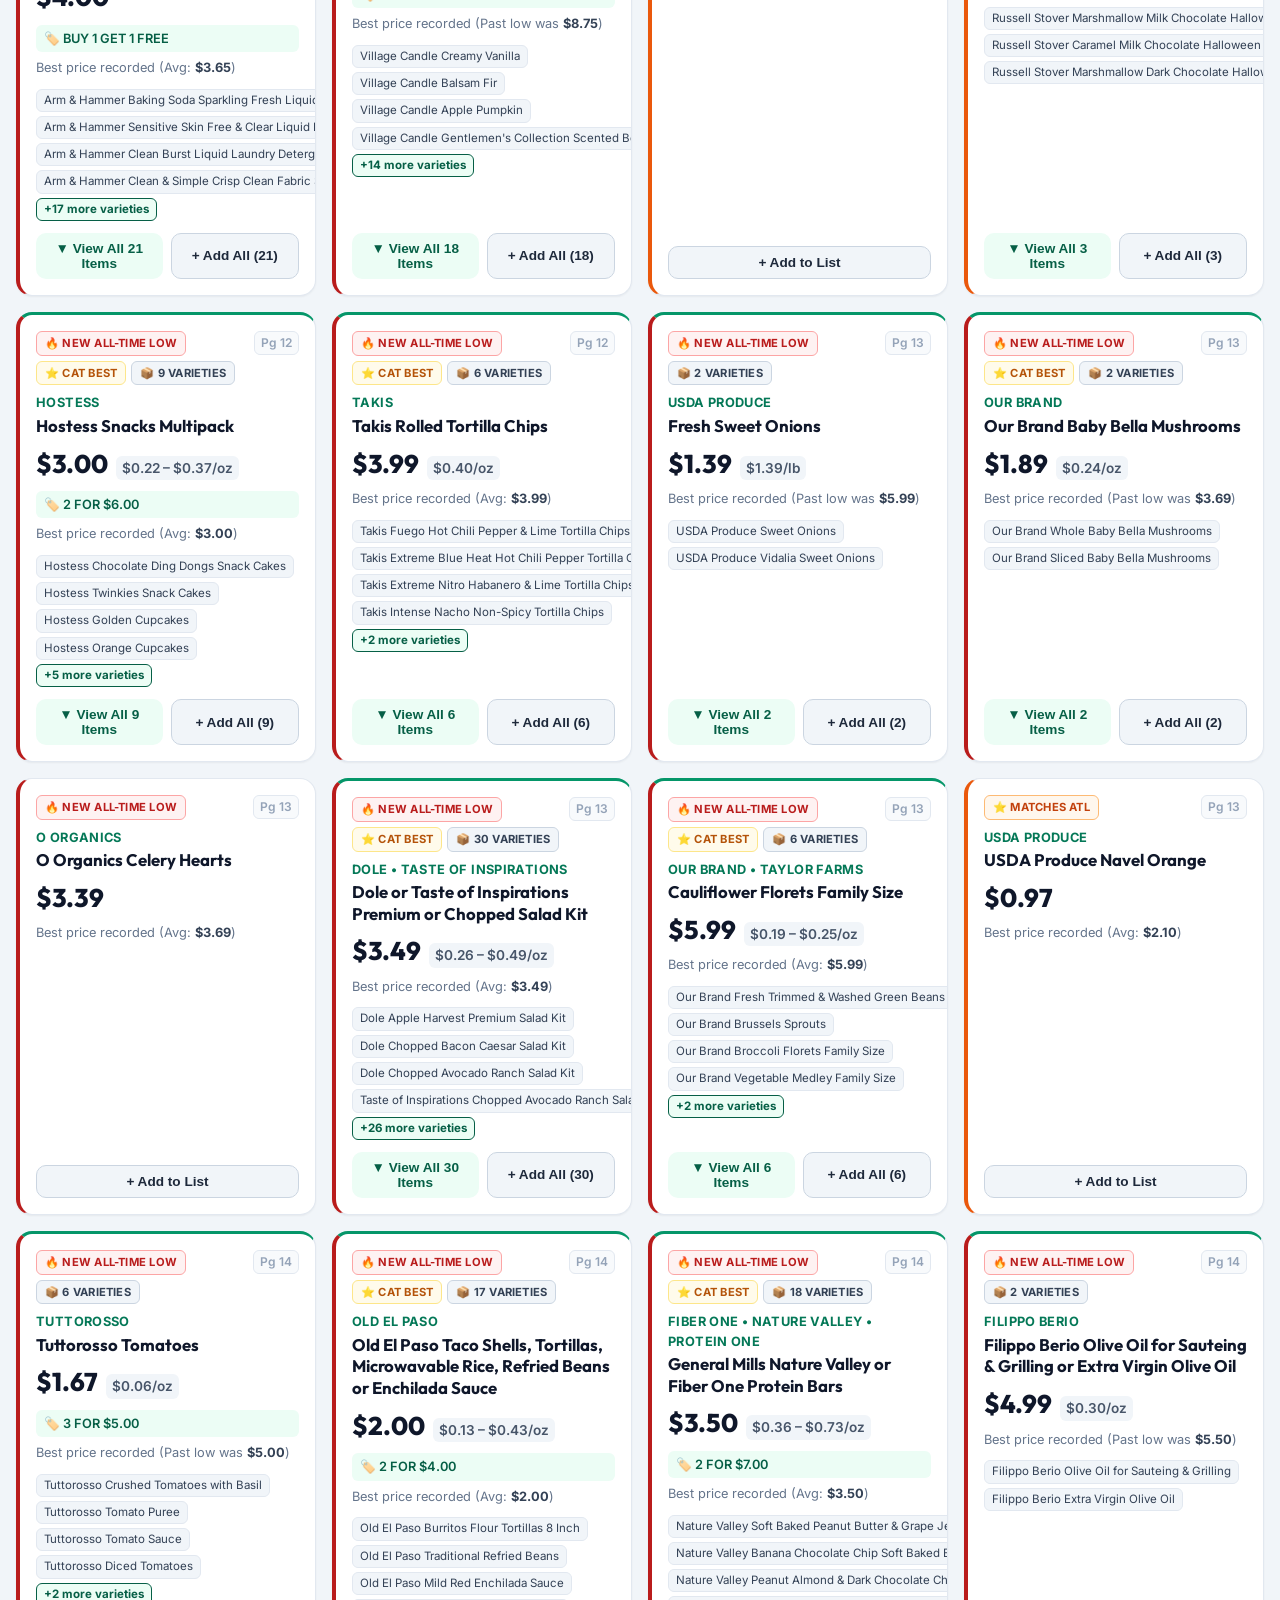
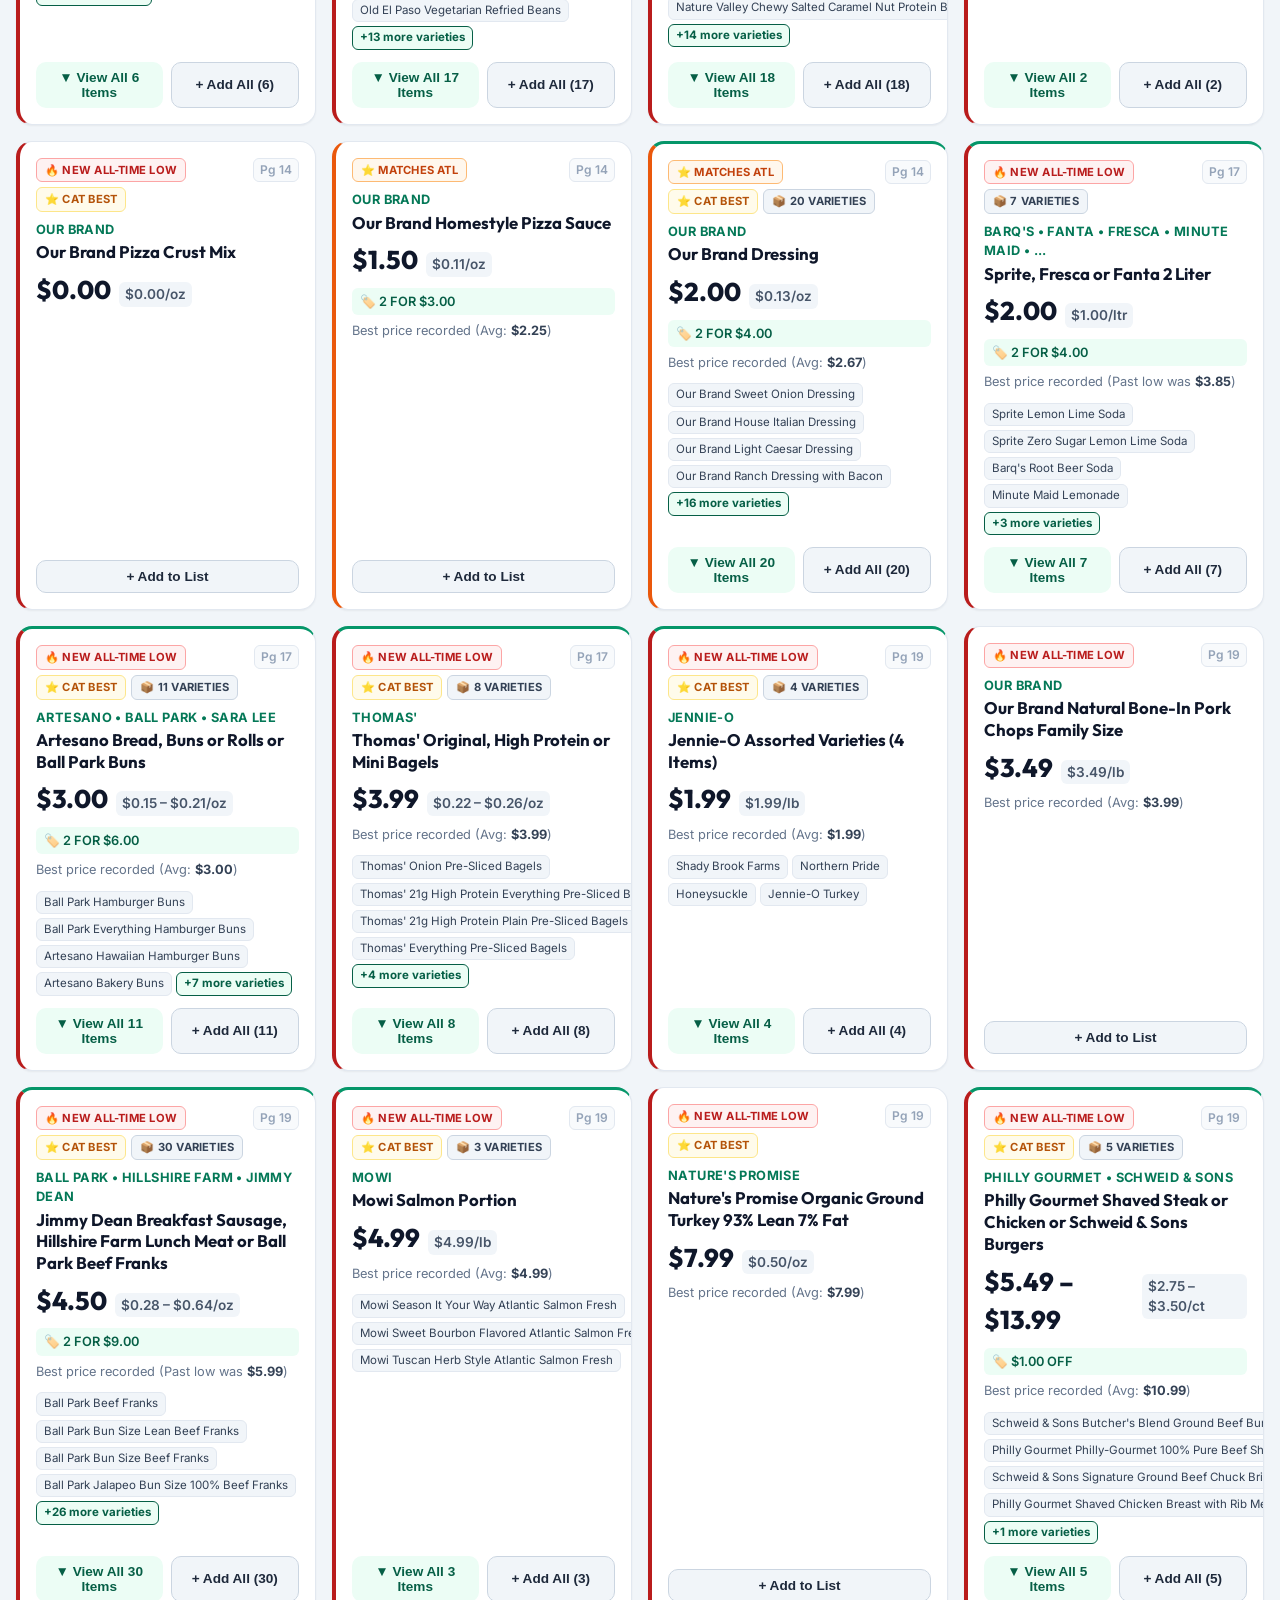
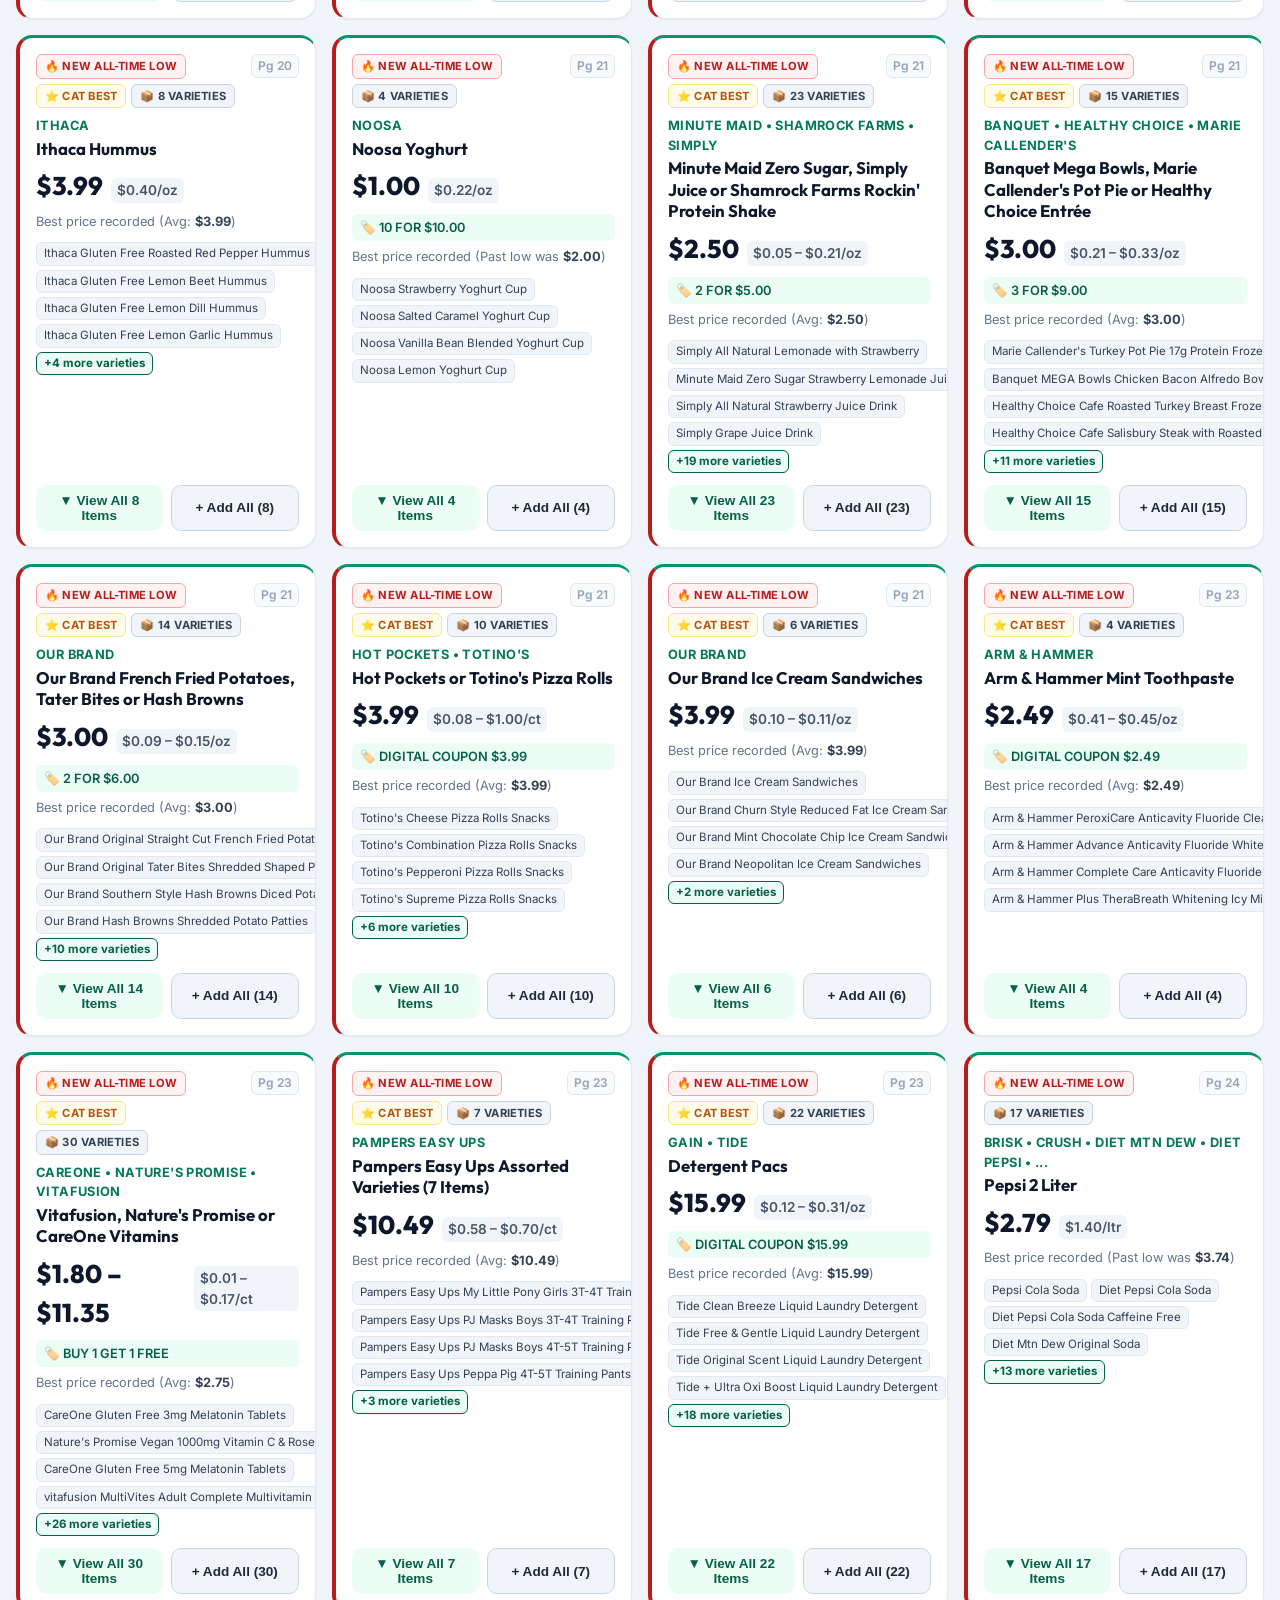
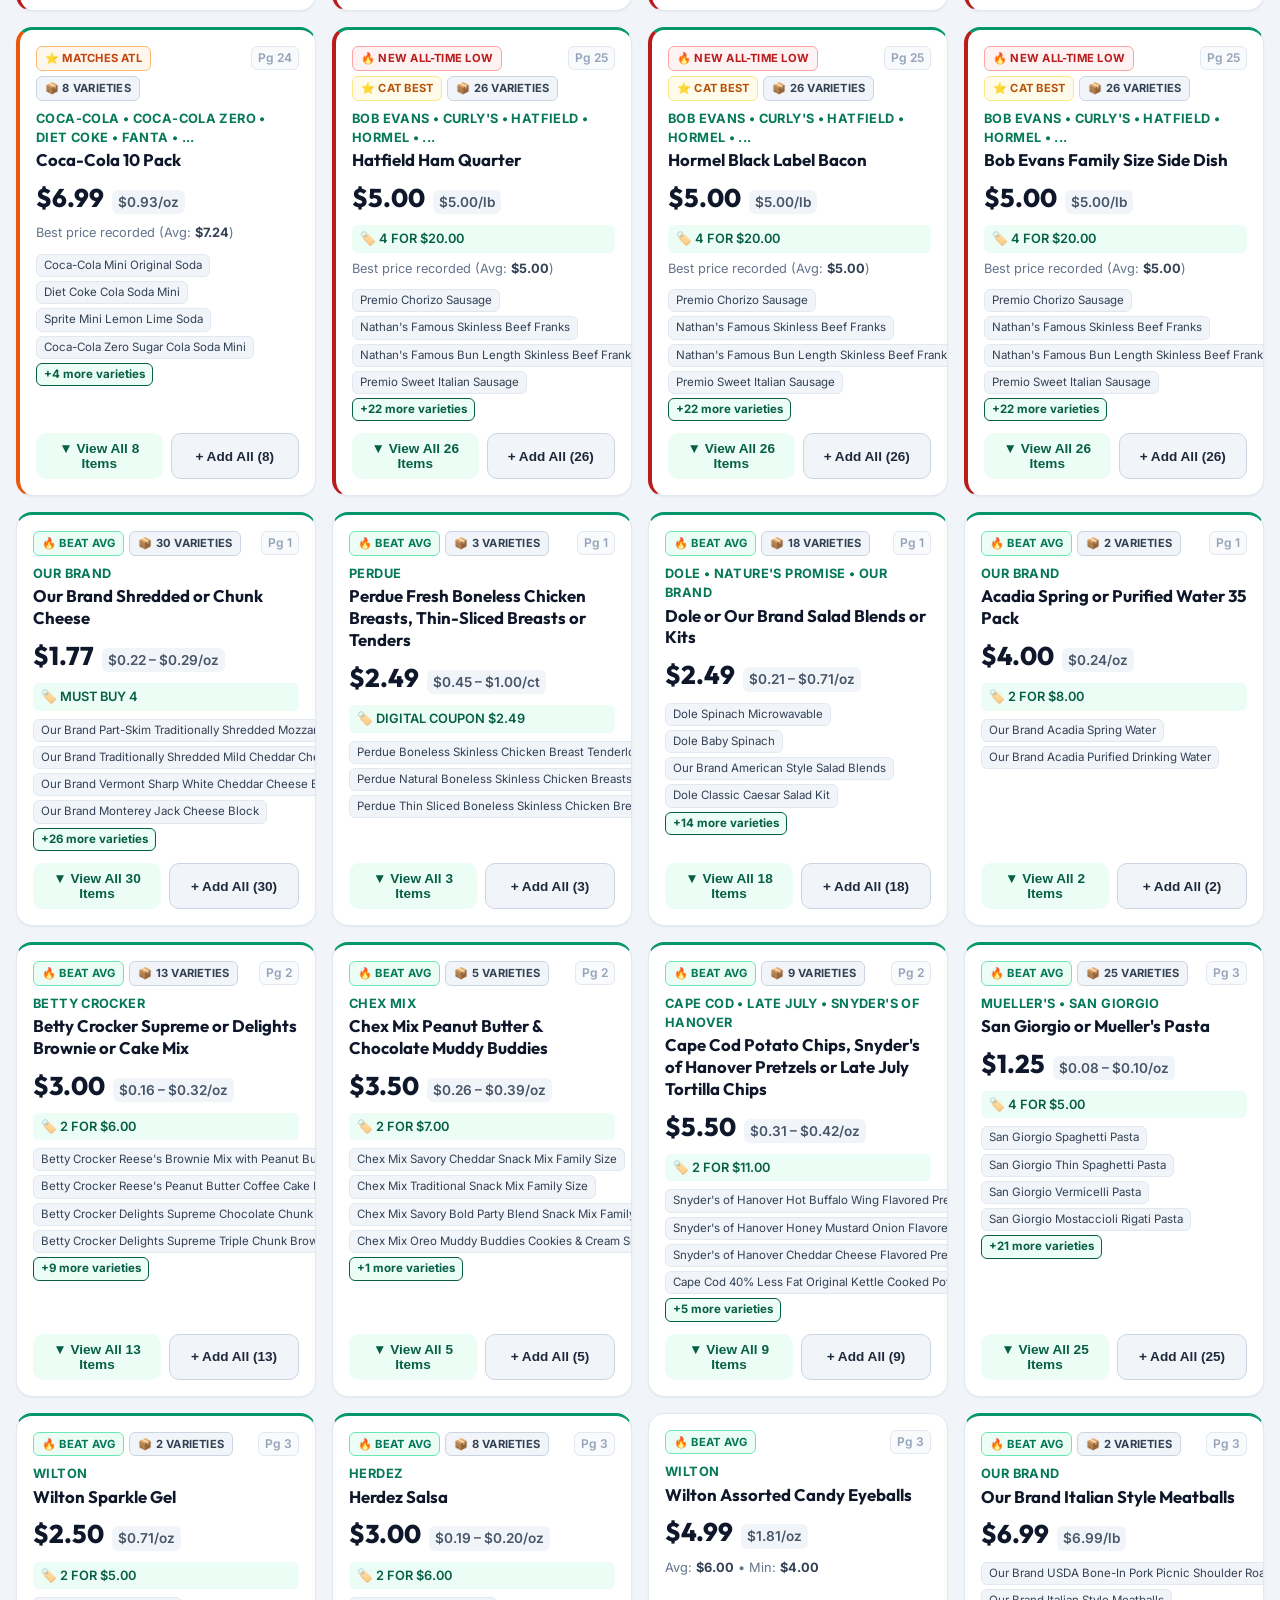
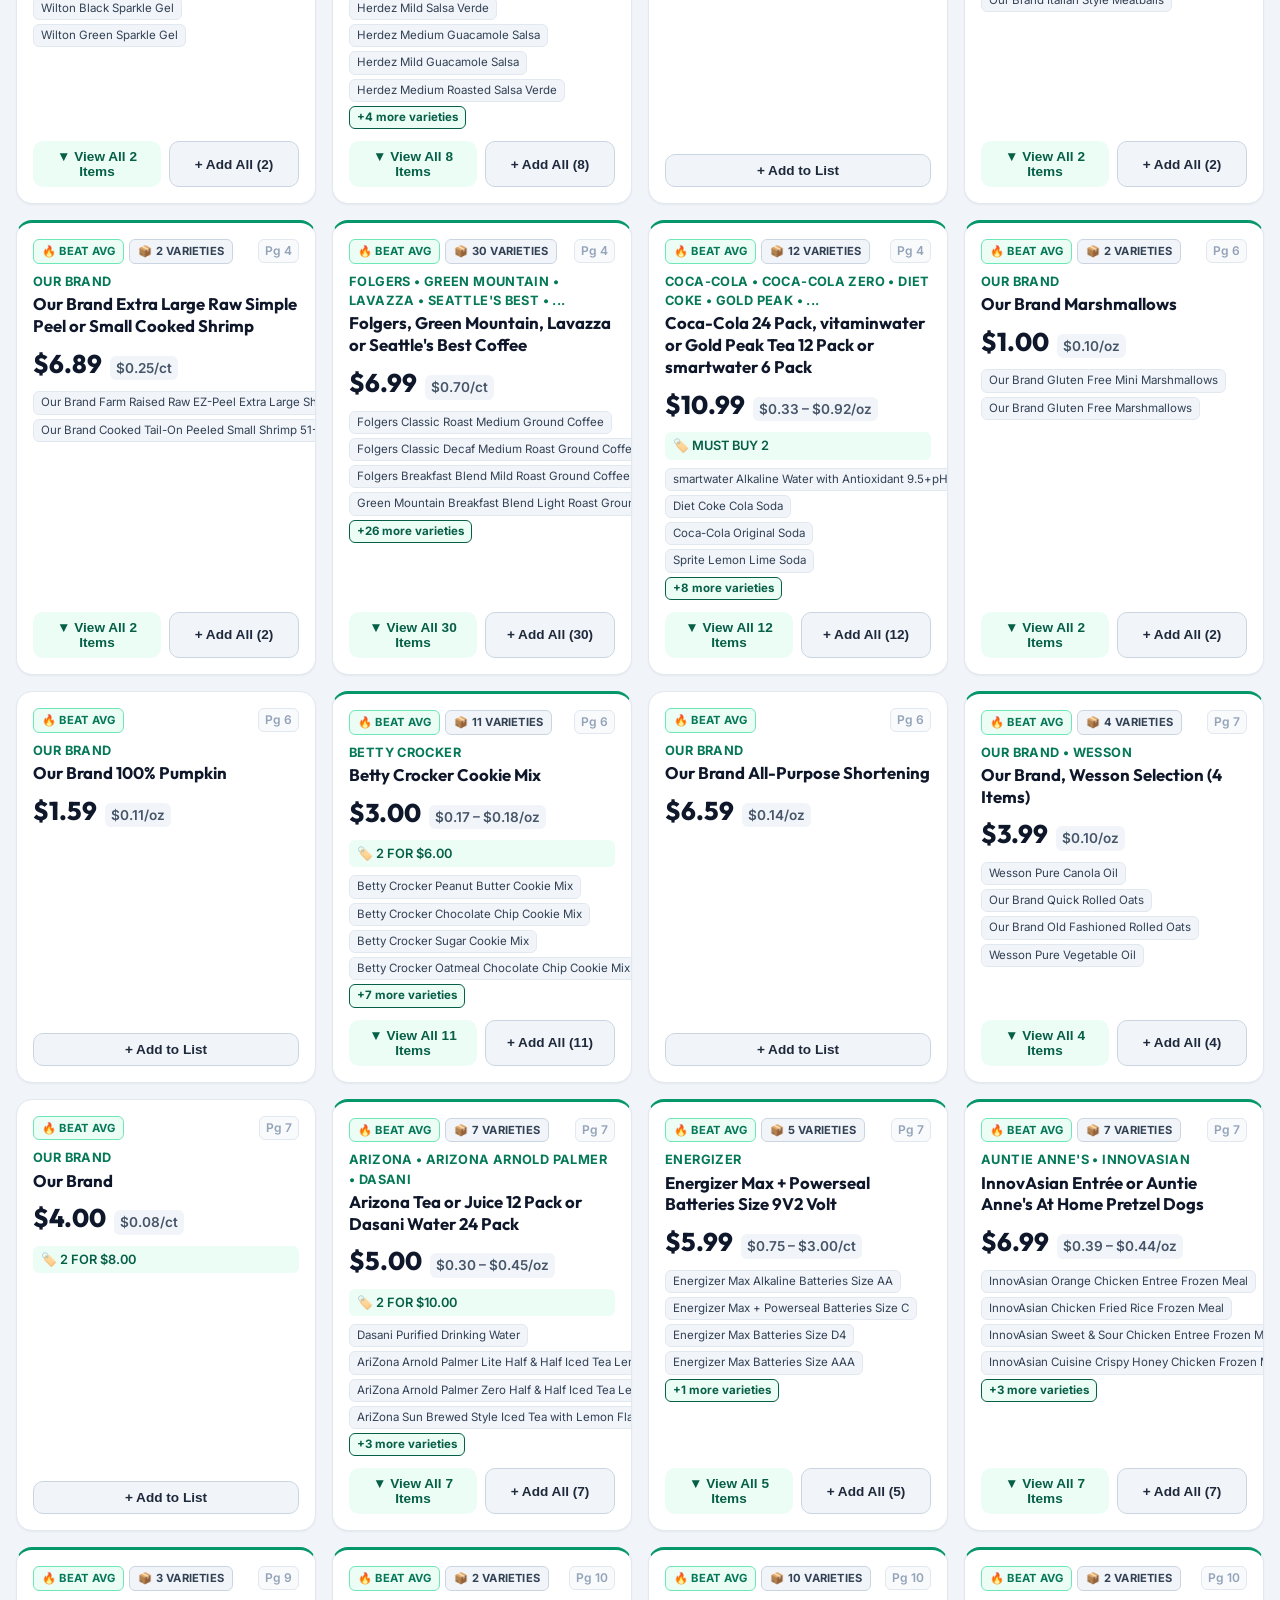
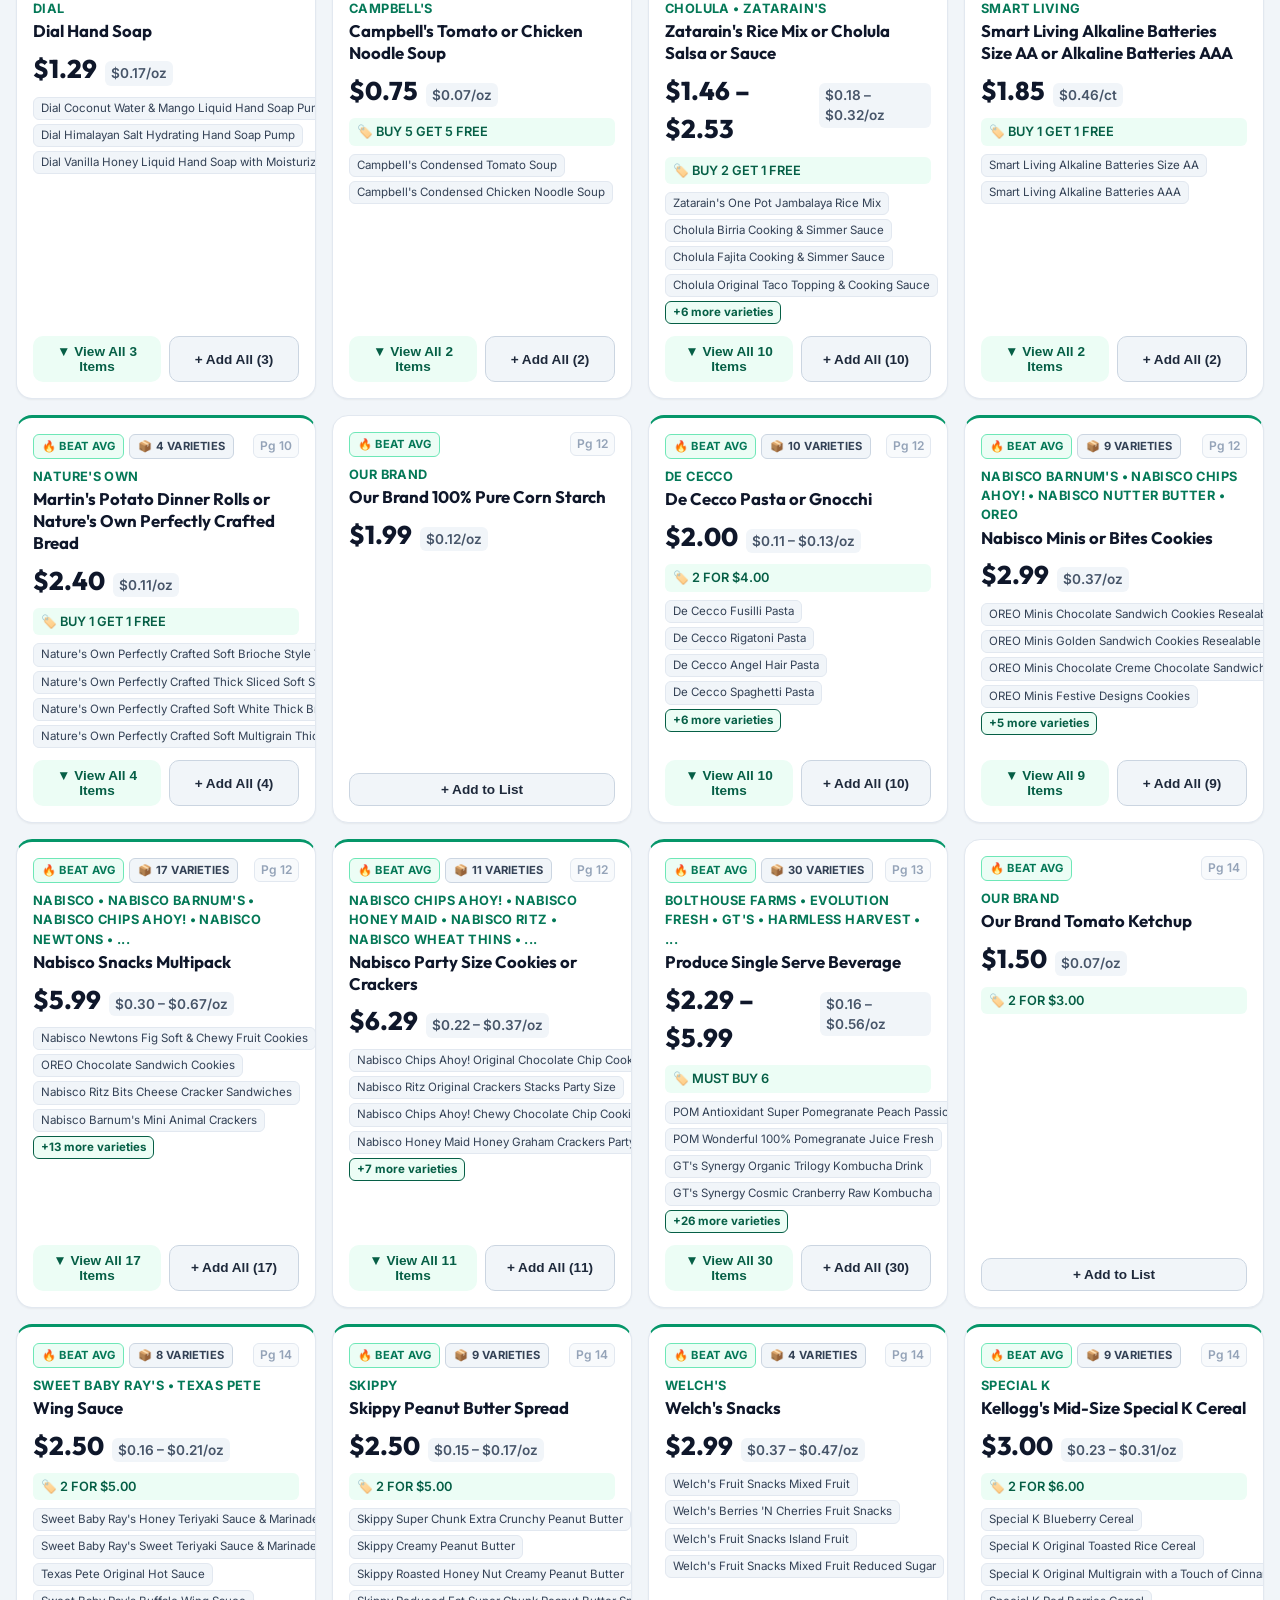
==== commit e8923abe: "feat(web): render past price benchmarks on grouped cards and bump script cache version" ====
--- a/web/index.html
+++ b/web/index.html
@@ -233,6 +233,6 @@
   </footer>
 
   <!-- App Script -->
-  <script src="app.js?v=20261025a"></script>
+  <script src="app.js?v=20261026a"></script>
 </body>
 </html>
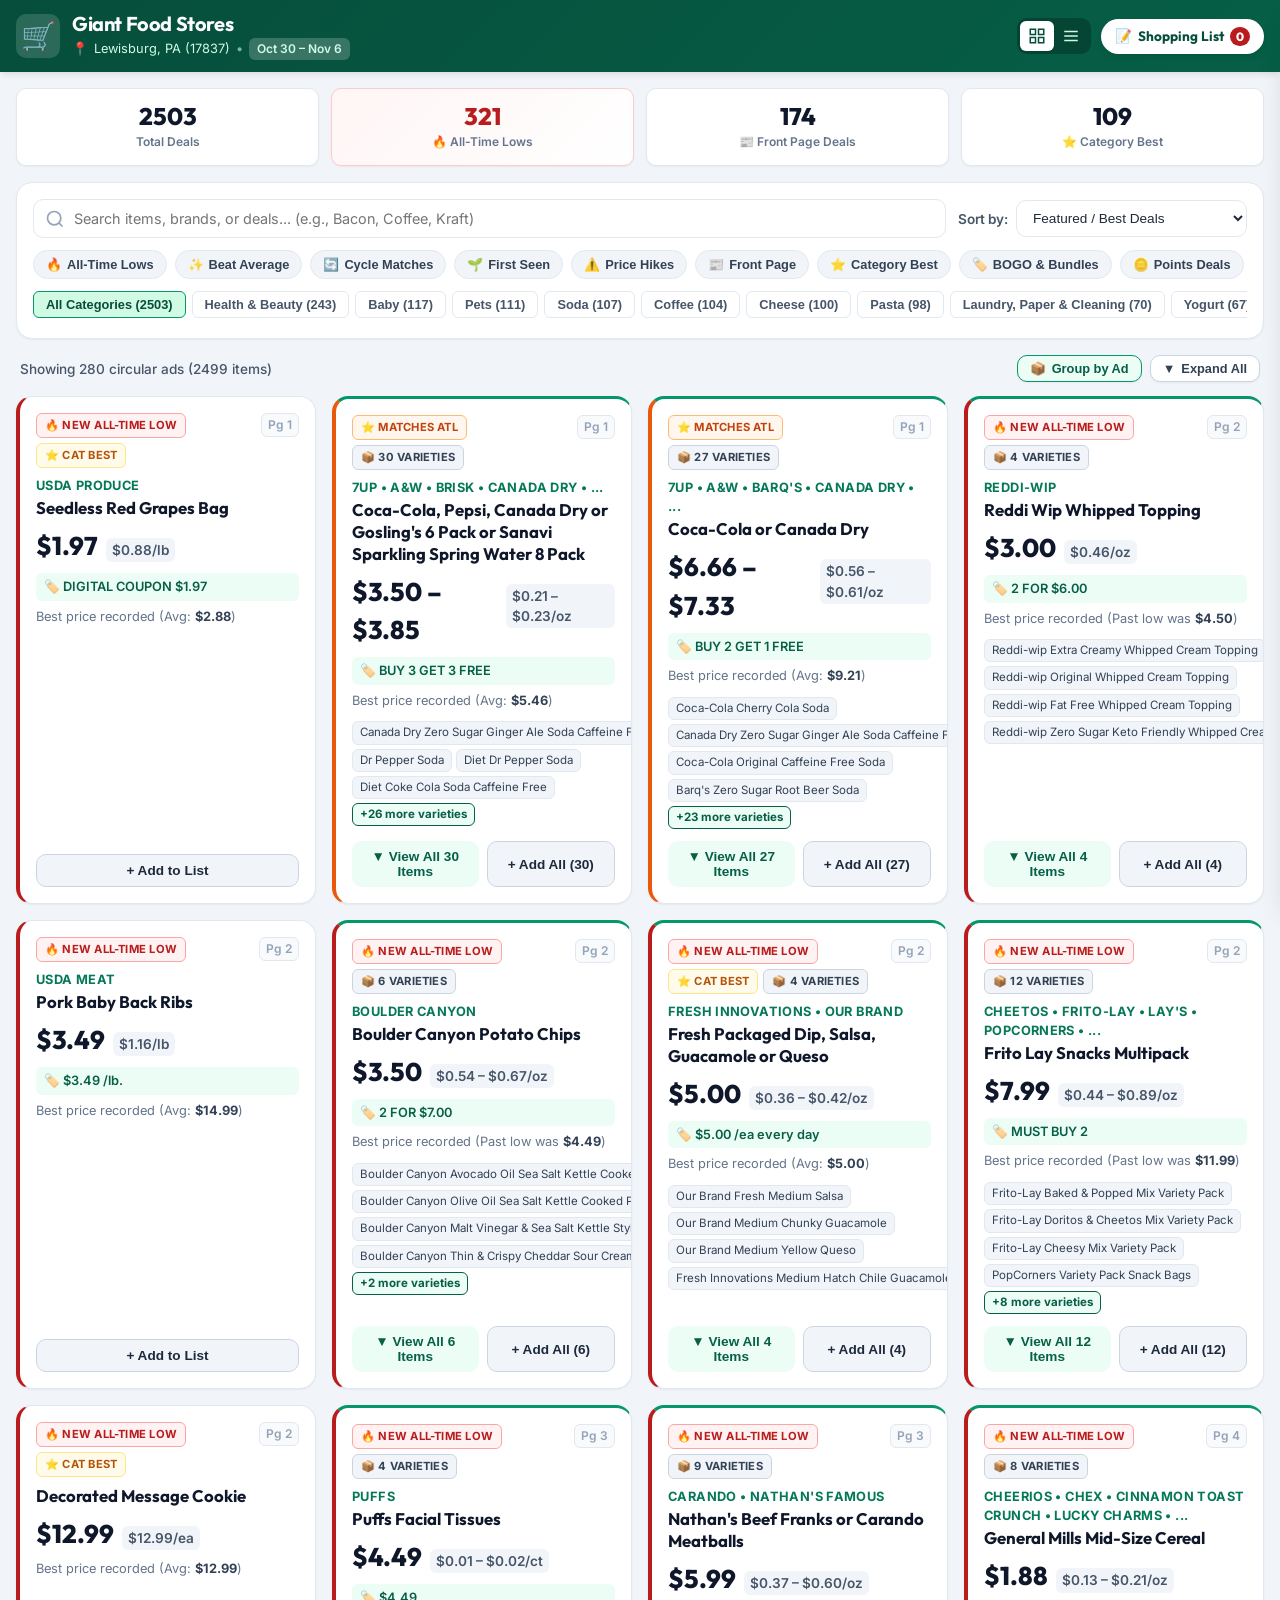
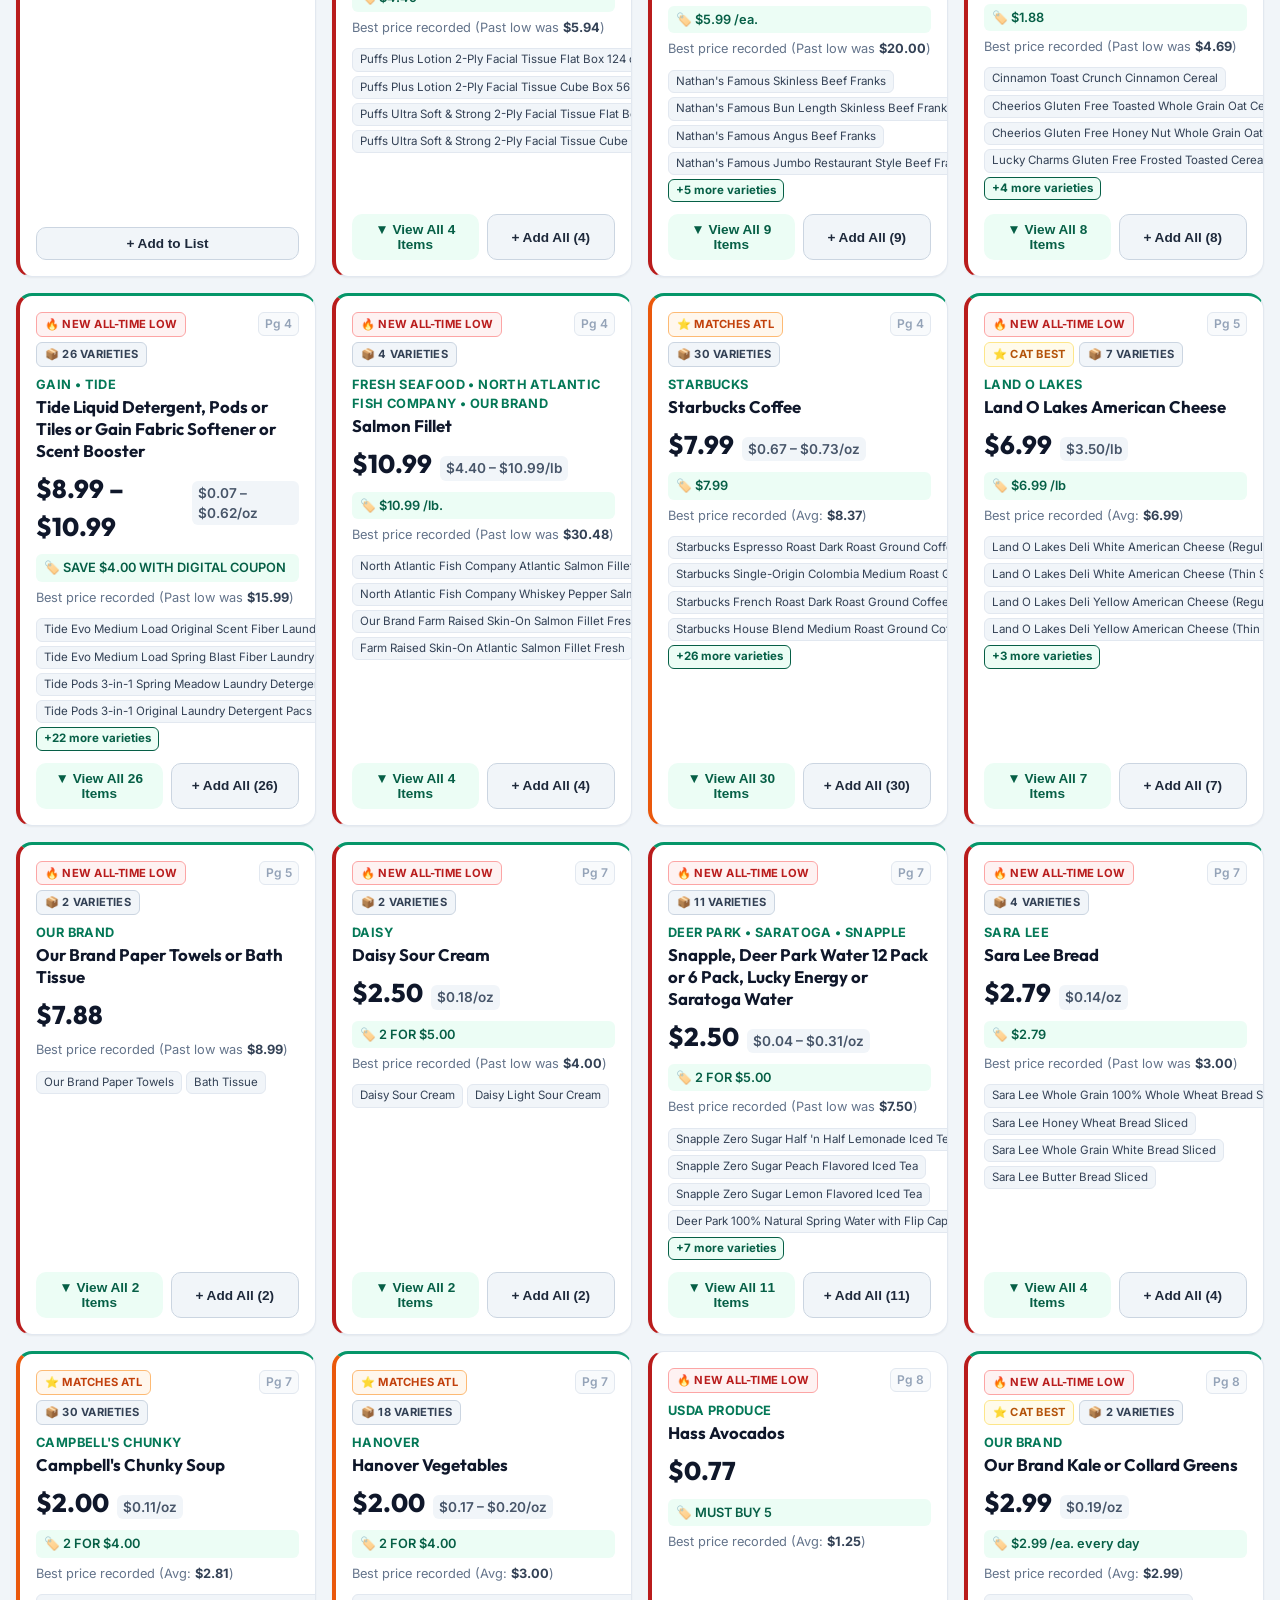
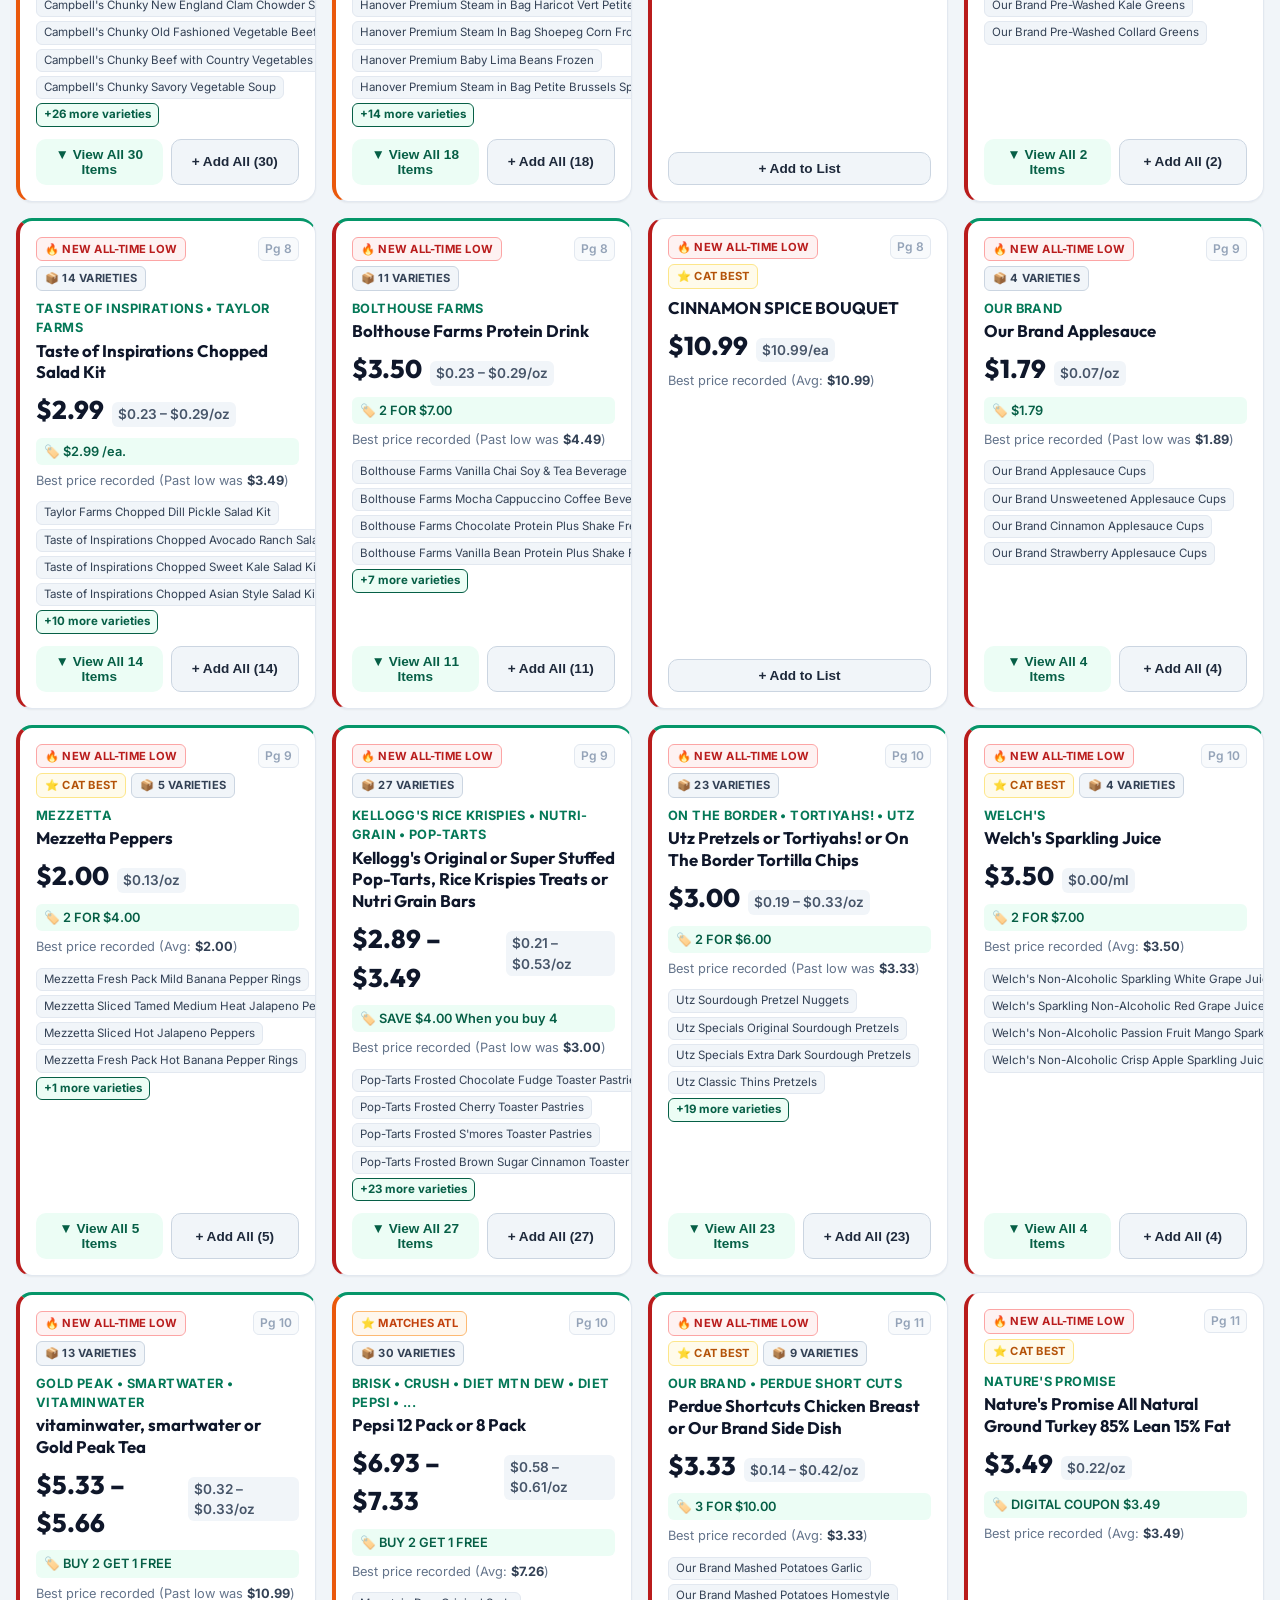
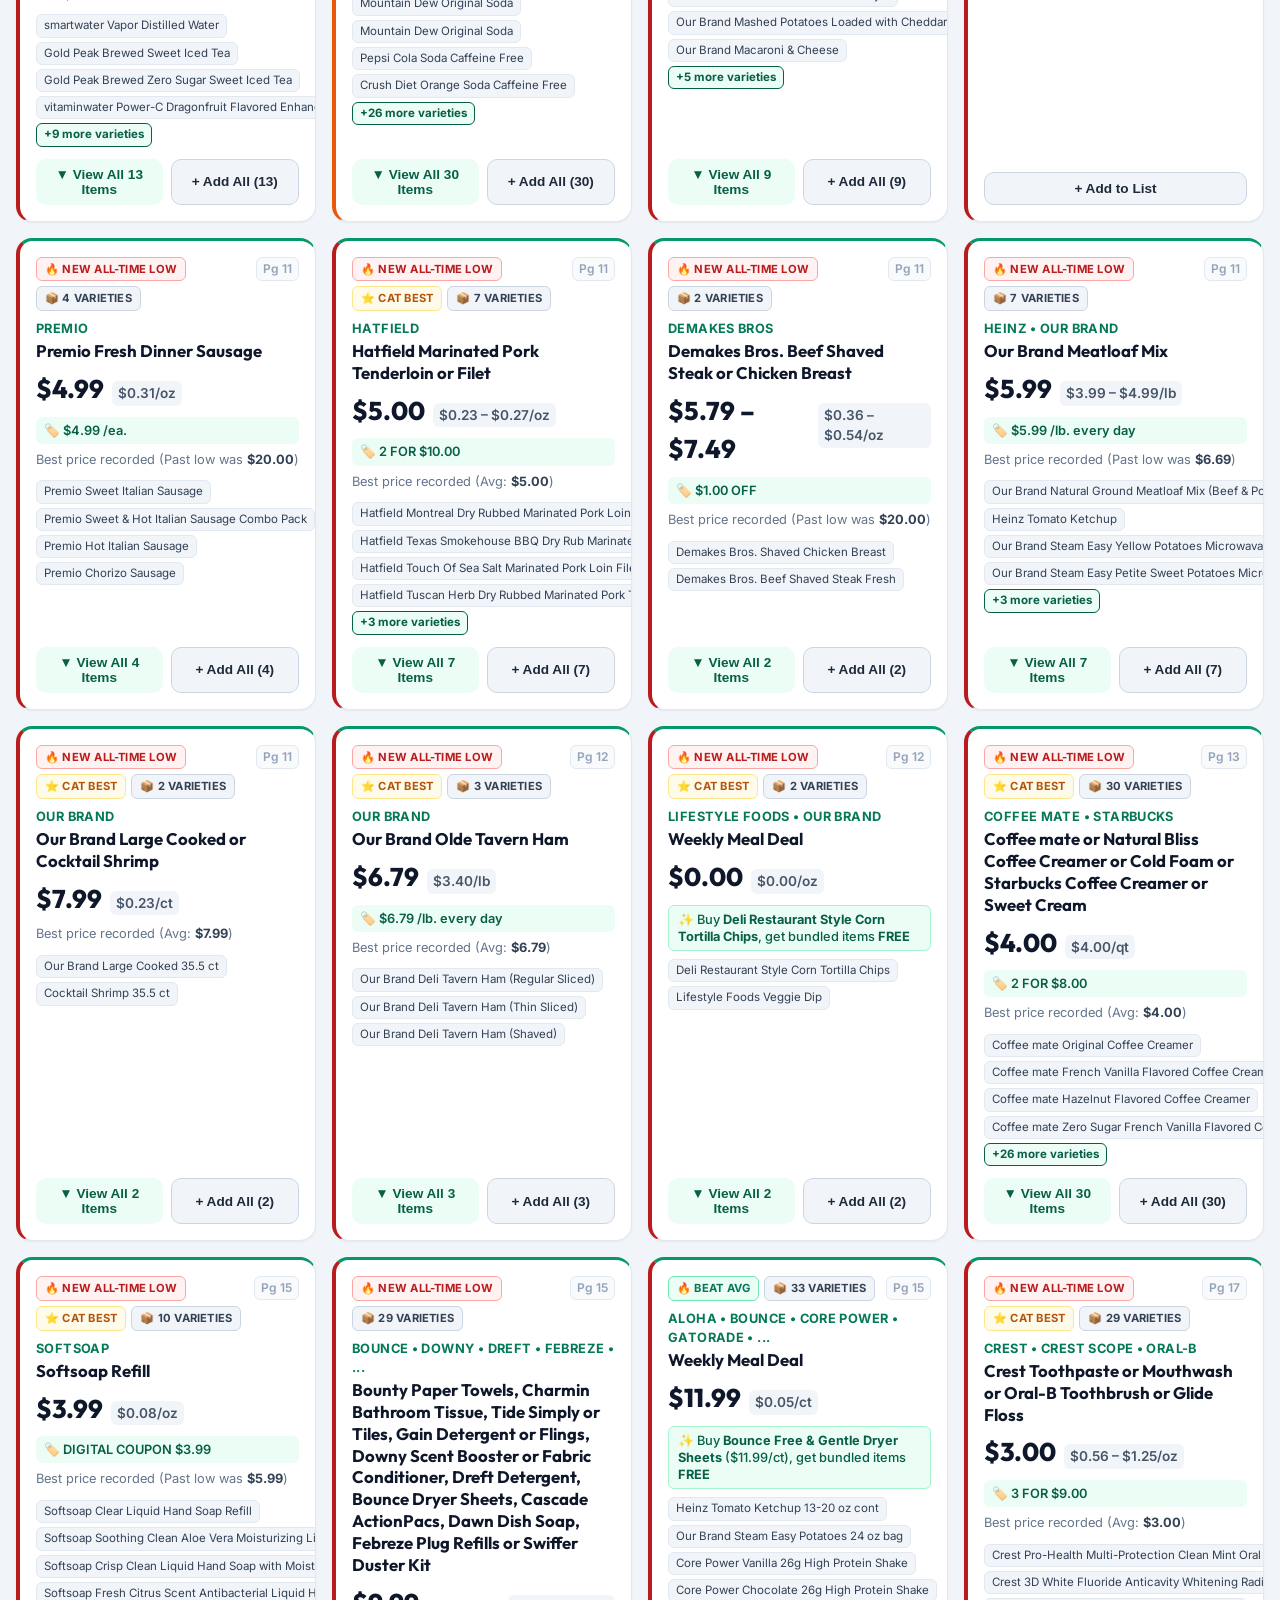
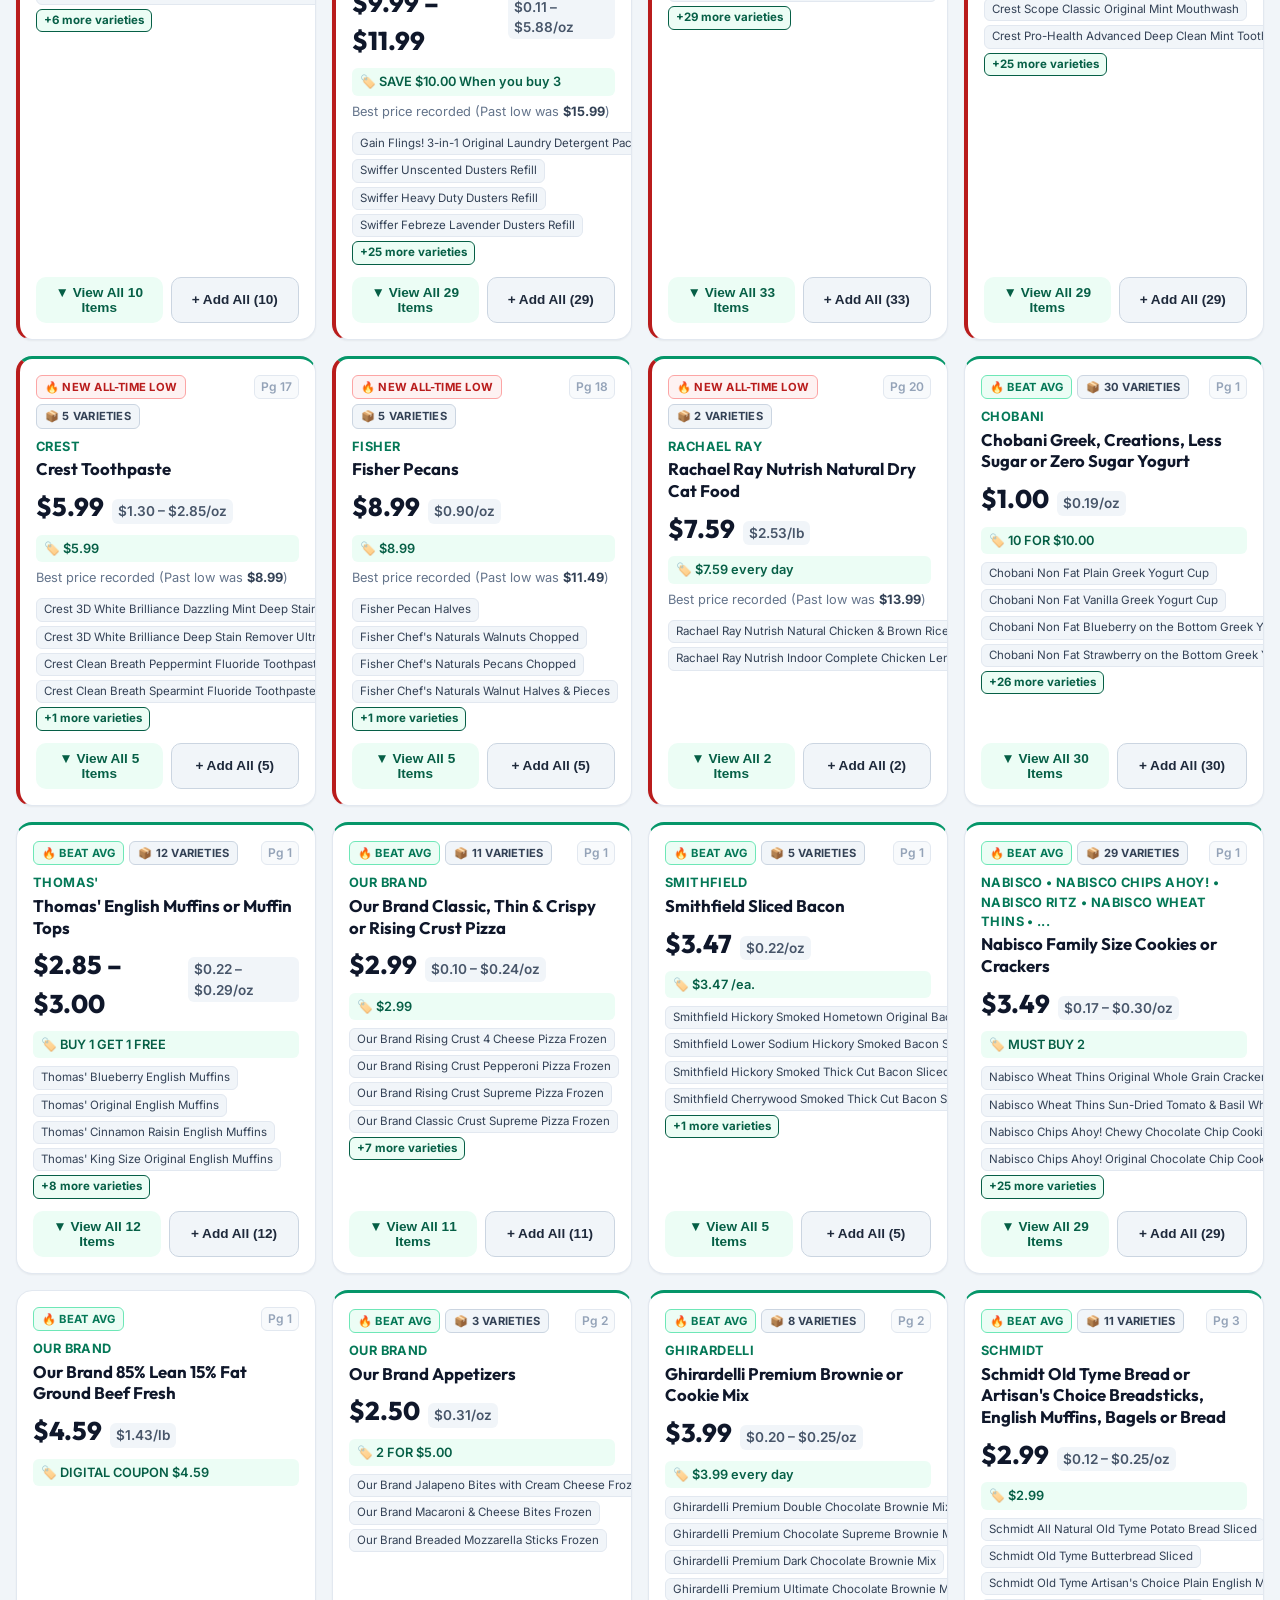
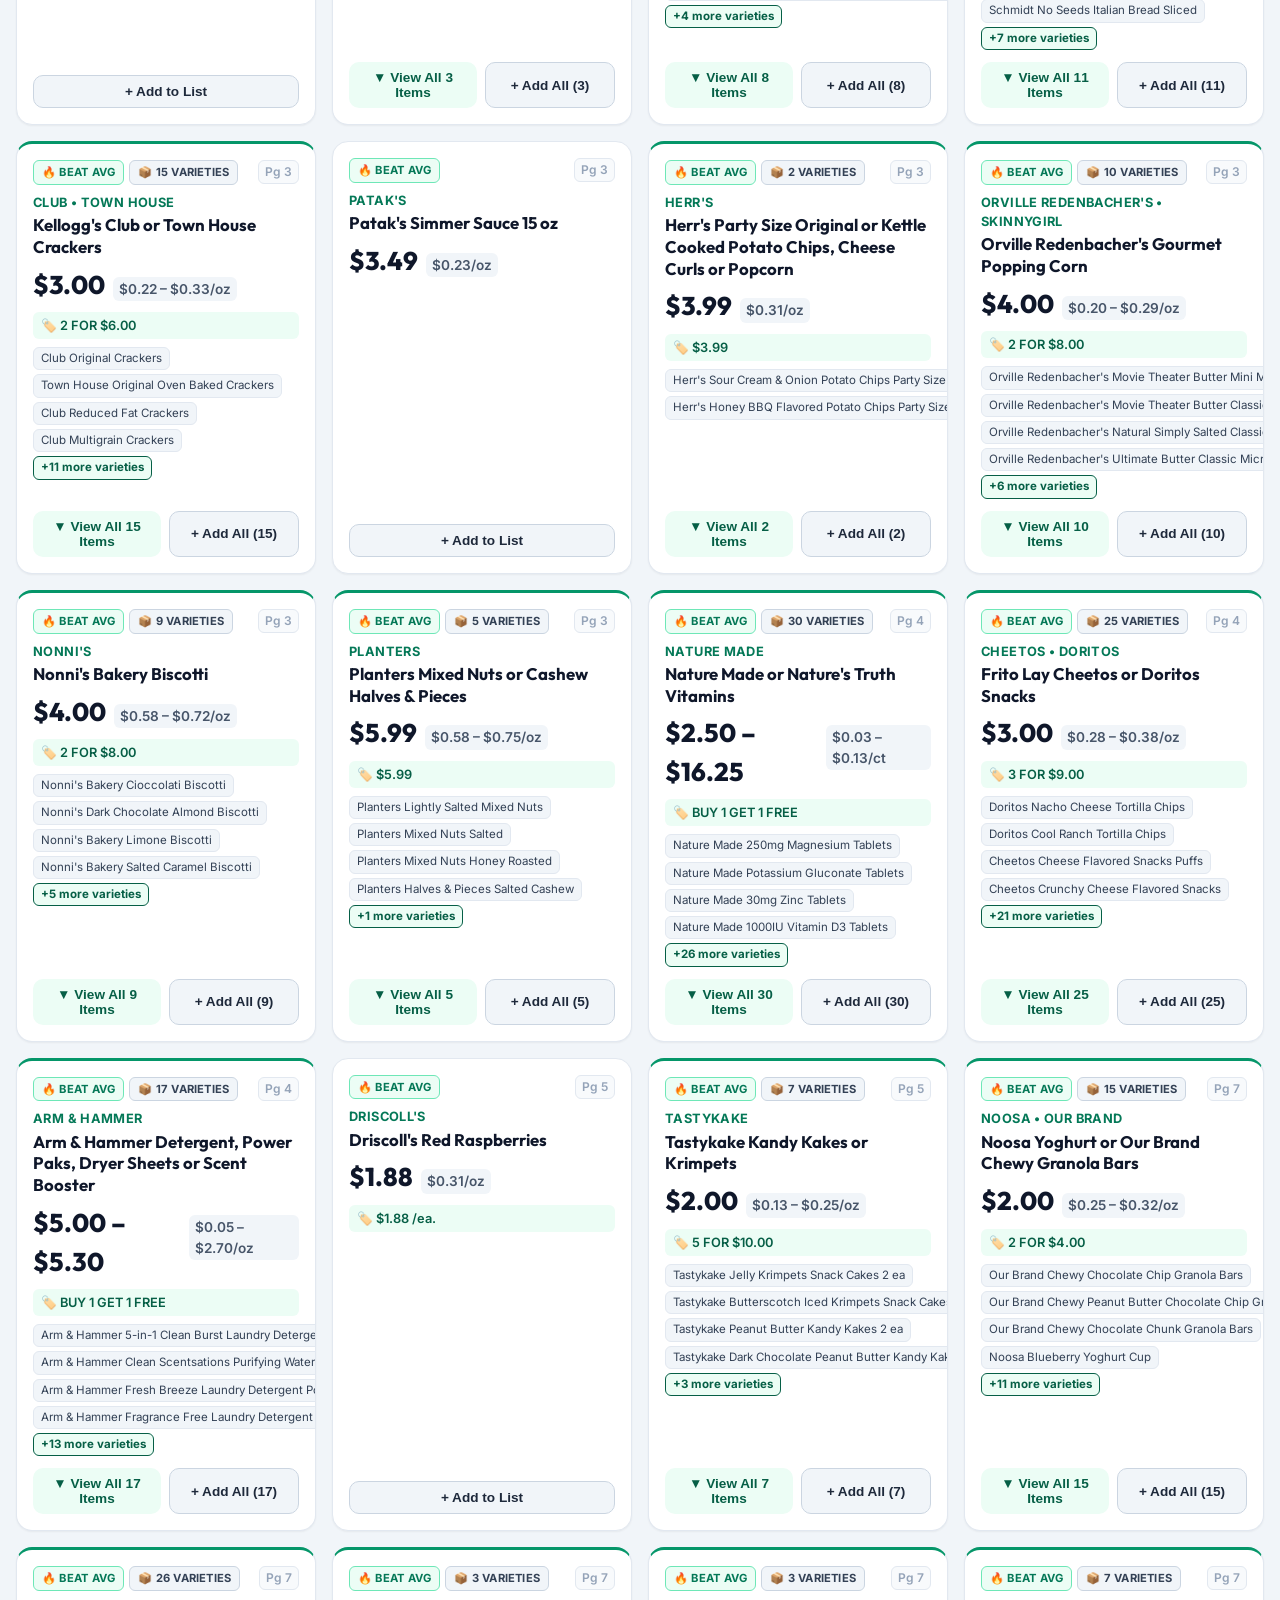
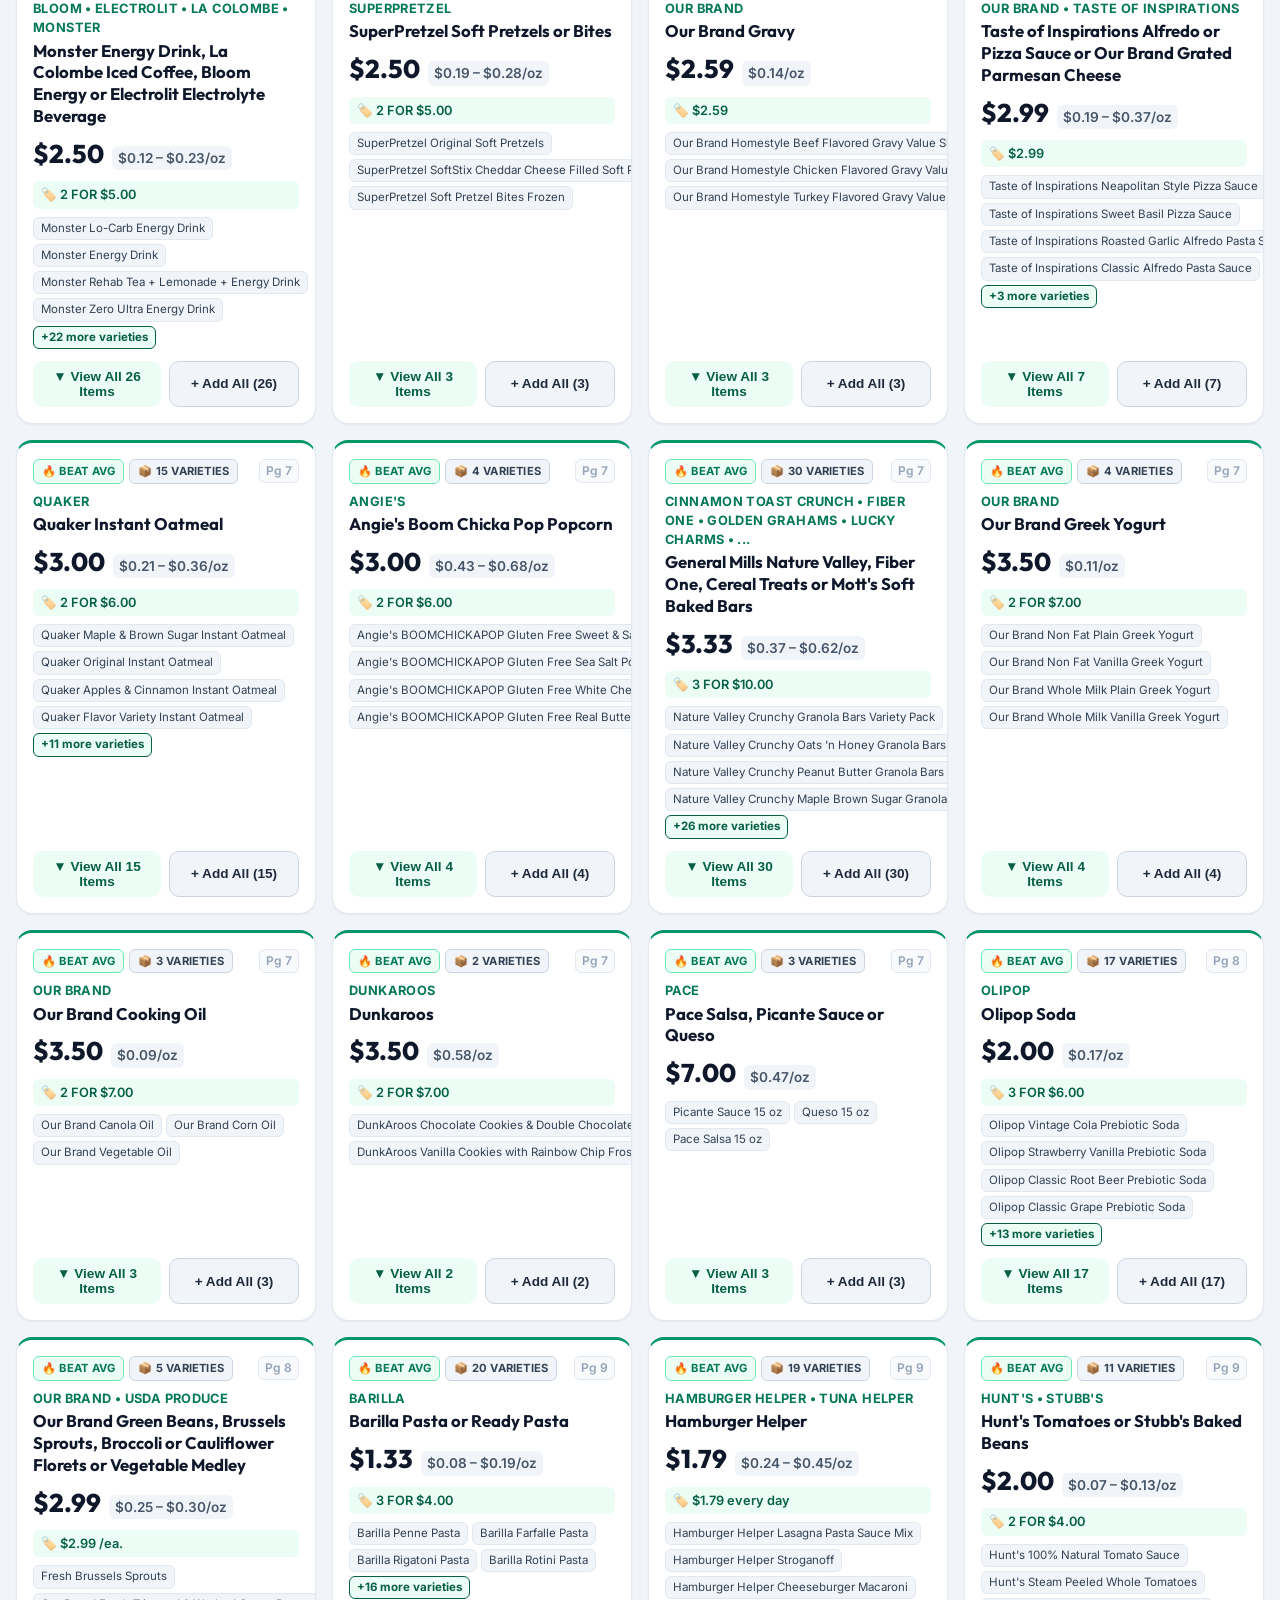
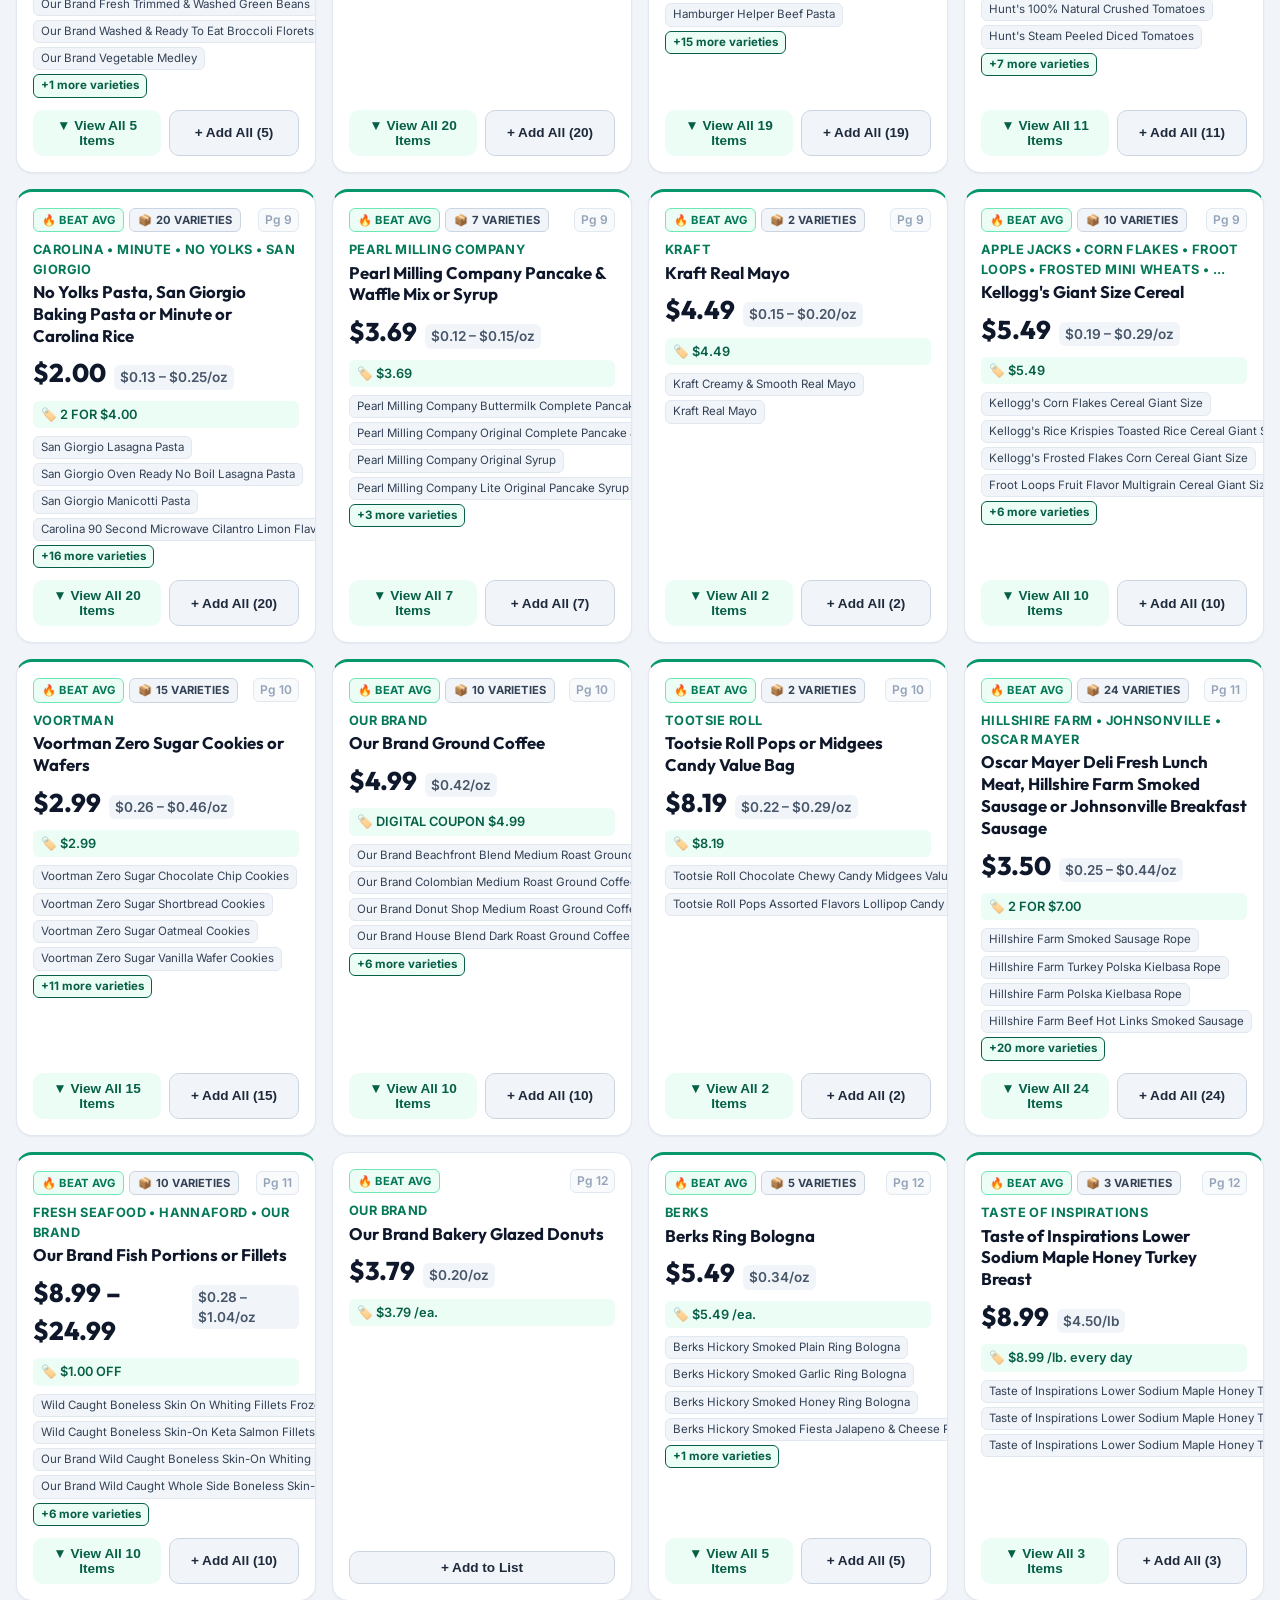
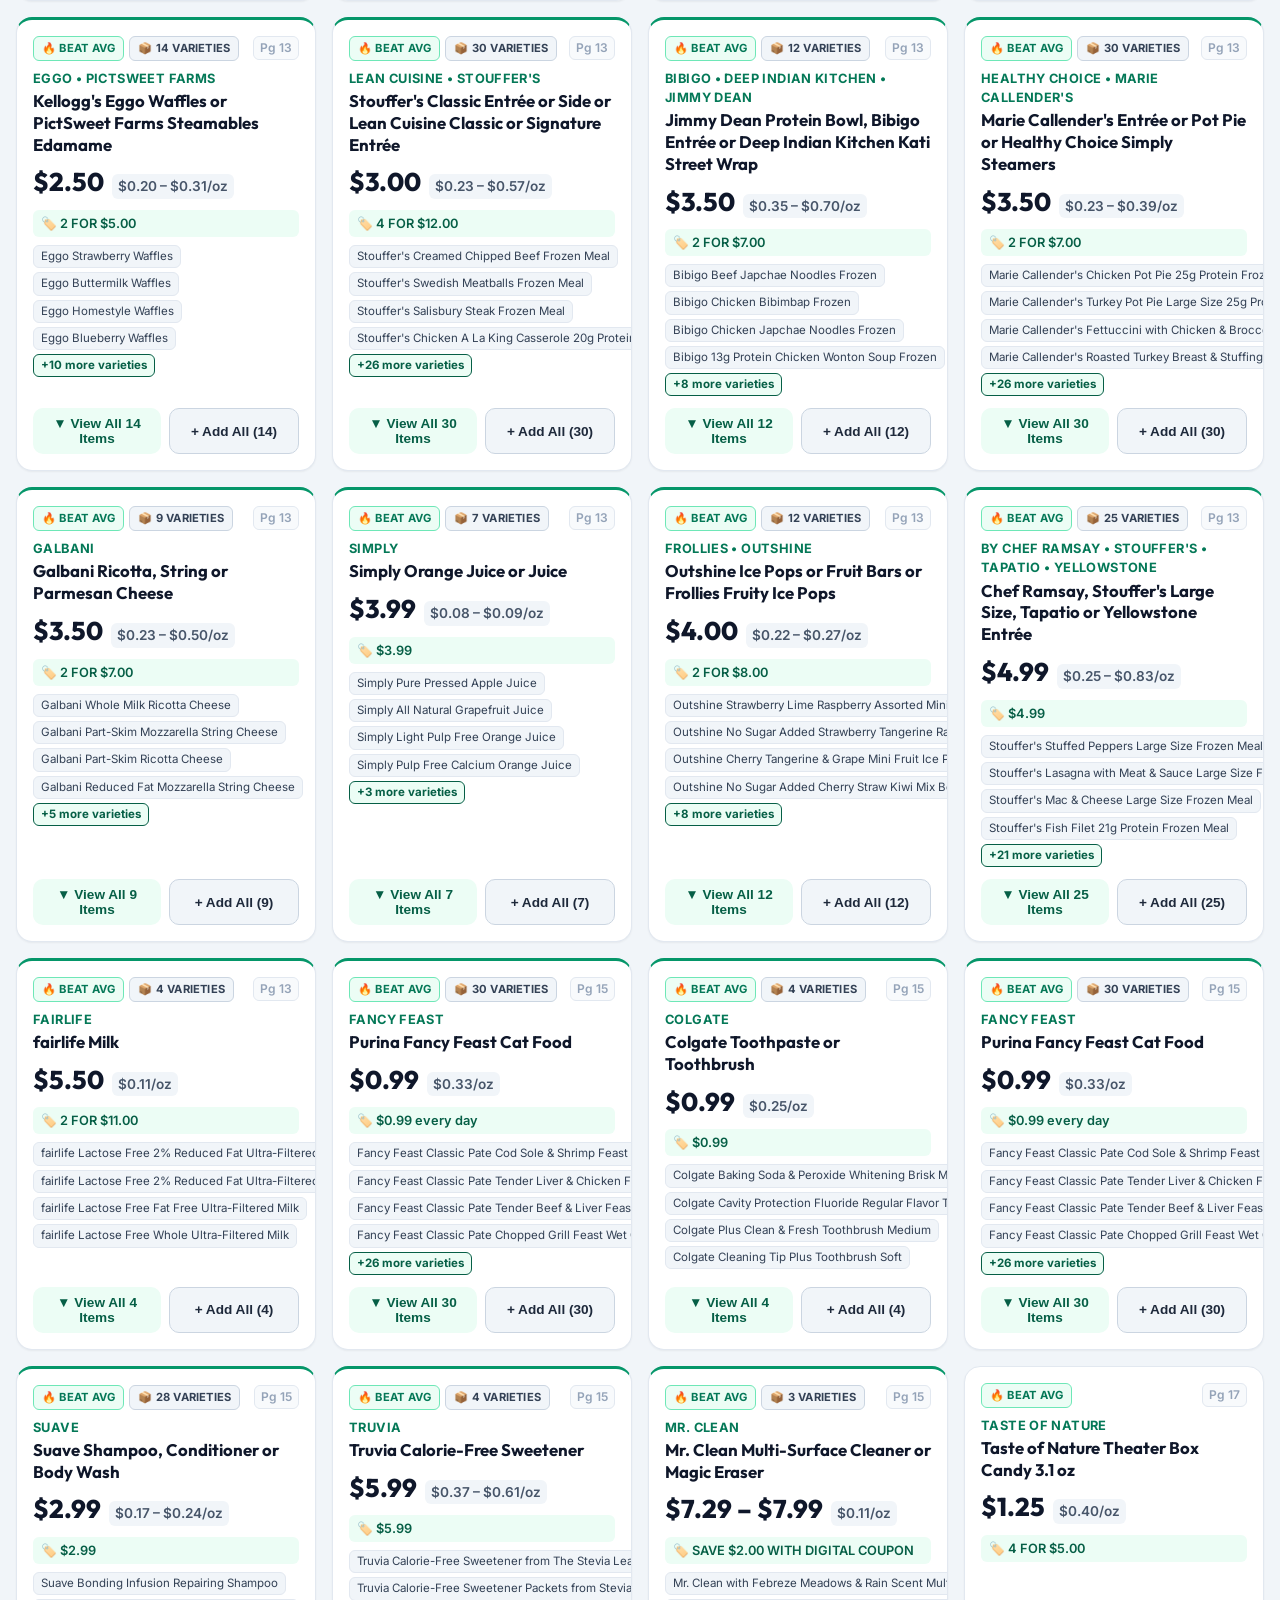
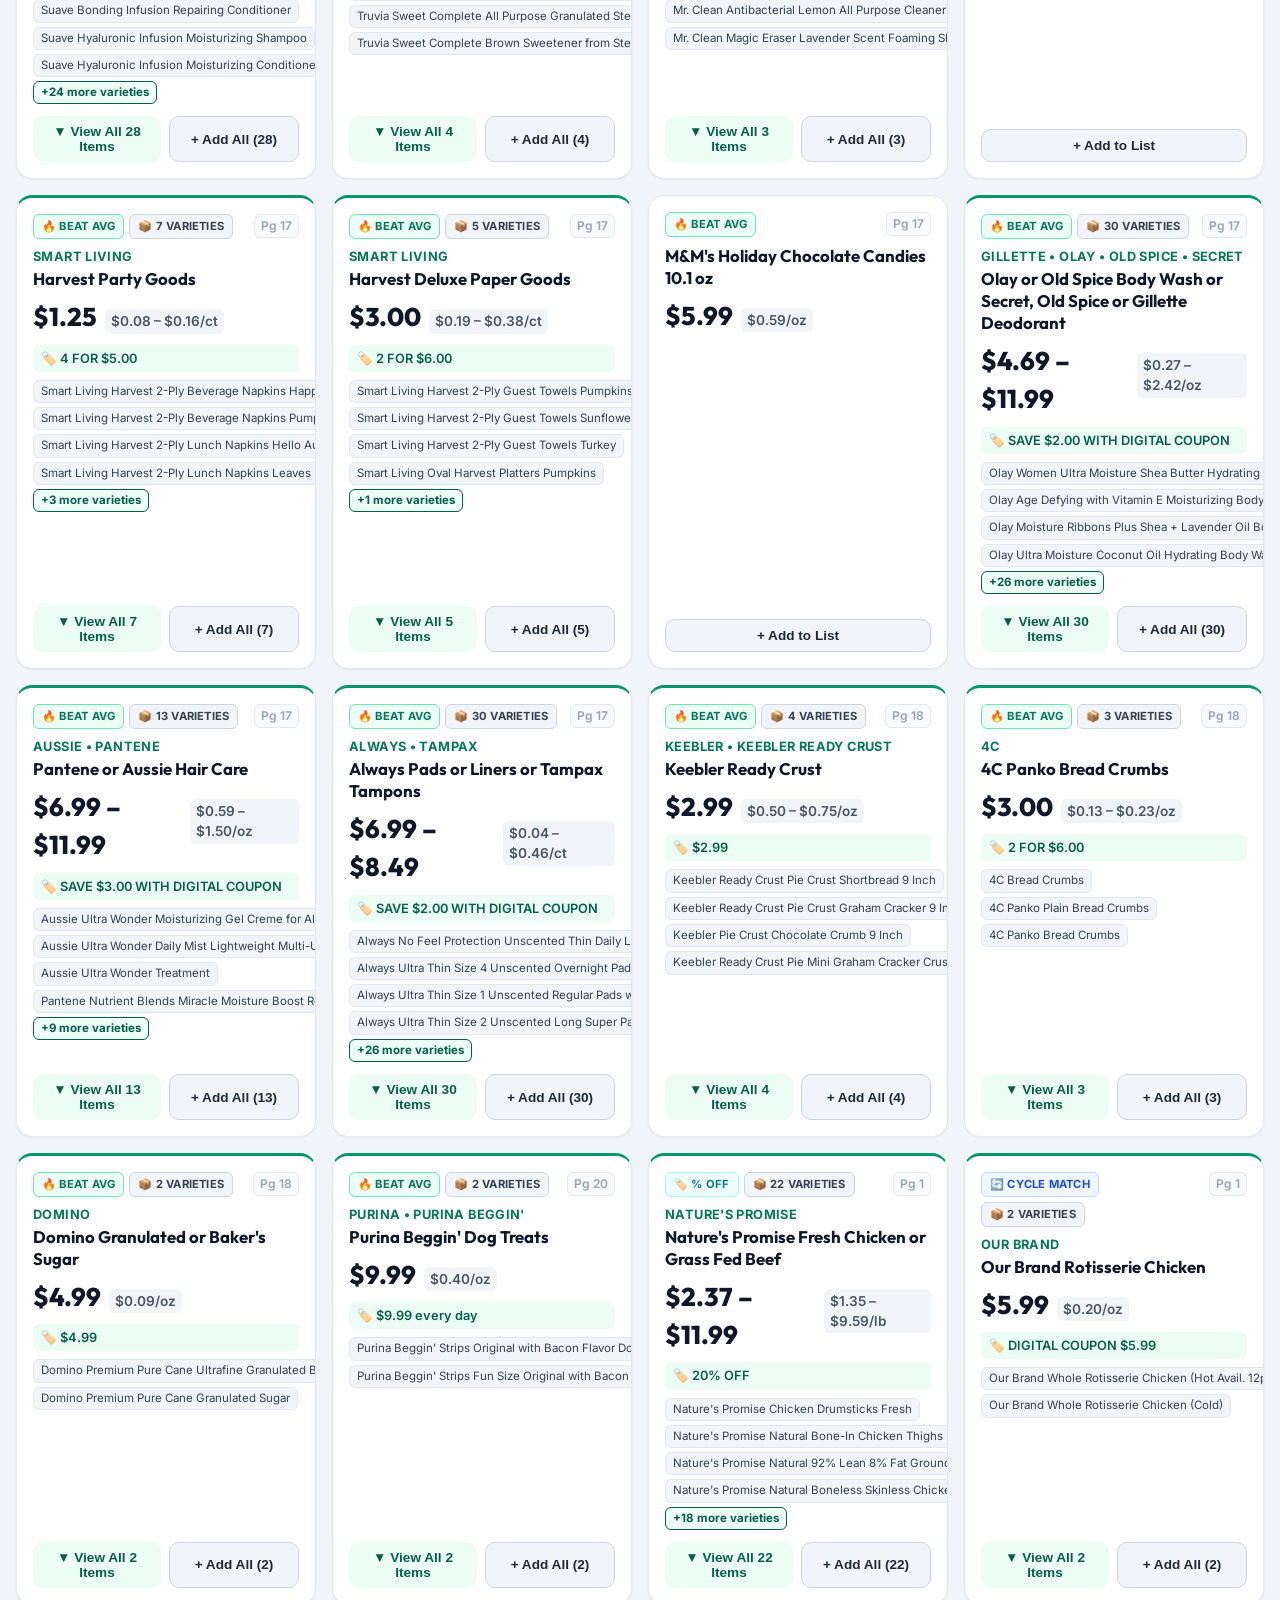
==== commit eacfd26e: "ci: add GitHub Actions workflow to auto-deploy web to gh-pages on push" ====
--- a/web/index.html
+++ b/web/index.html
@@ -14,7 +14,7 @@
   <link href="https://fonts.googleapis.com/css2?family=Inter:wght@400;500;600;700&family=Outfit:wght@500;600;700;800&display=swap" rel="stylesheet" />
 
   <!-- Stylesheet -->
-  <link rel="stylesheet" href="styles.css?v=20261025a" />
+  <link rel="stylesheet" href="styles.css?v=20261031b" />
 </head>
 <body>
   <!-- Header / Navigation Bar -->
@@ -233,6 +233,6 @@
   </footer>
 
   <!-- App Script -->
-  <script src="app.js?v=20261026a"></script>
+  <script src="app.js?v=20261031b"></script>
 </body>
 </html>
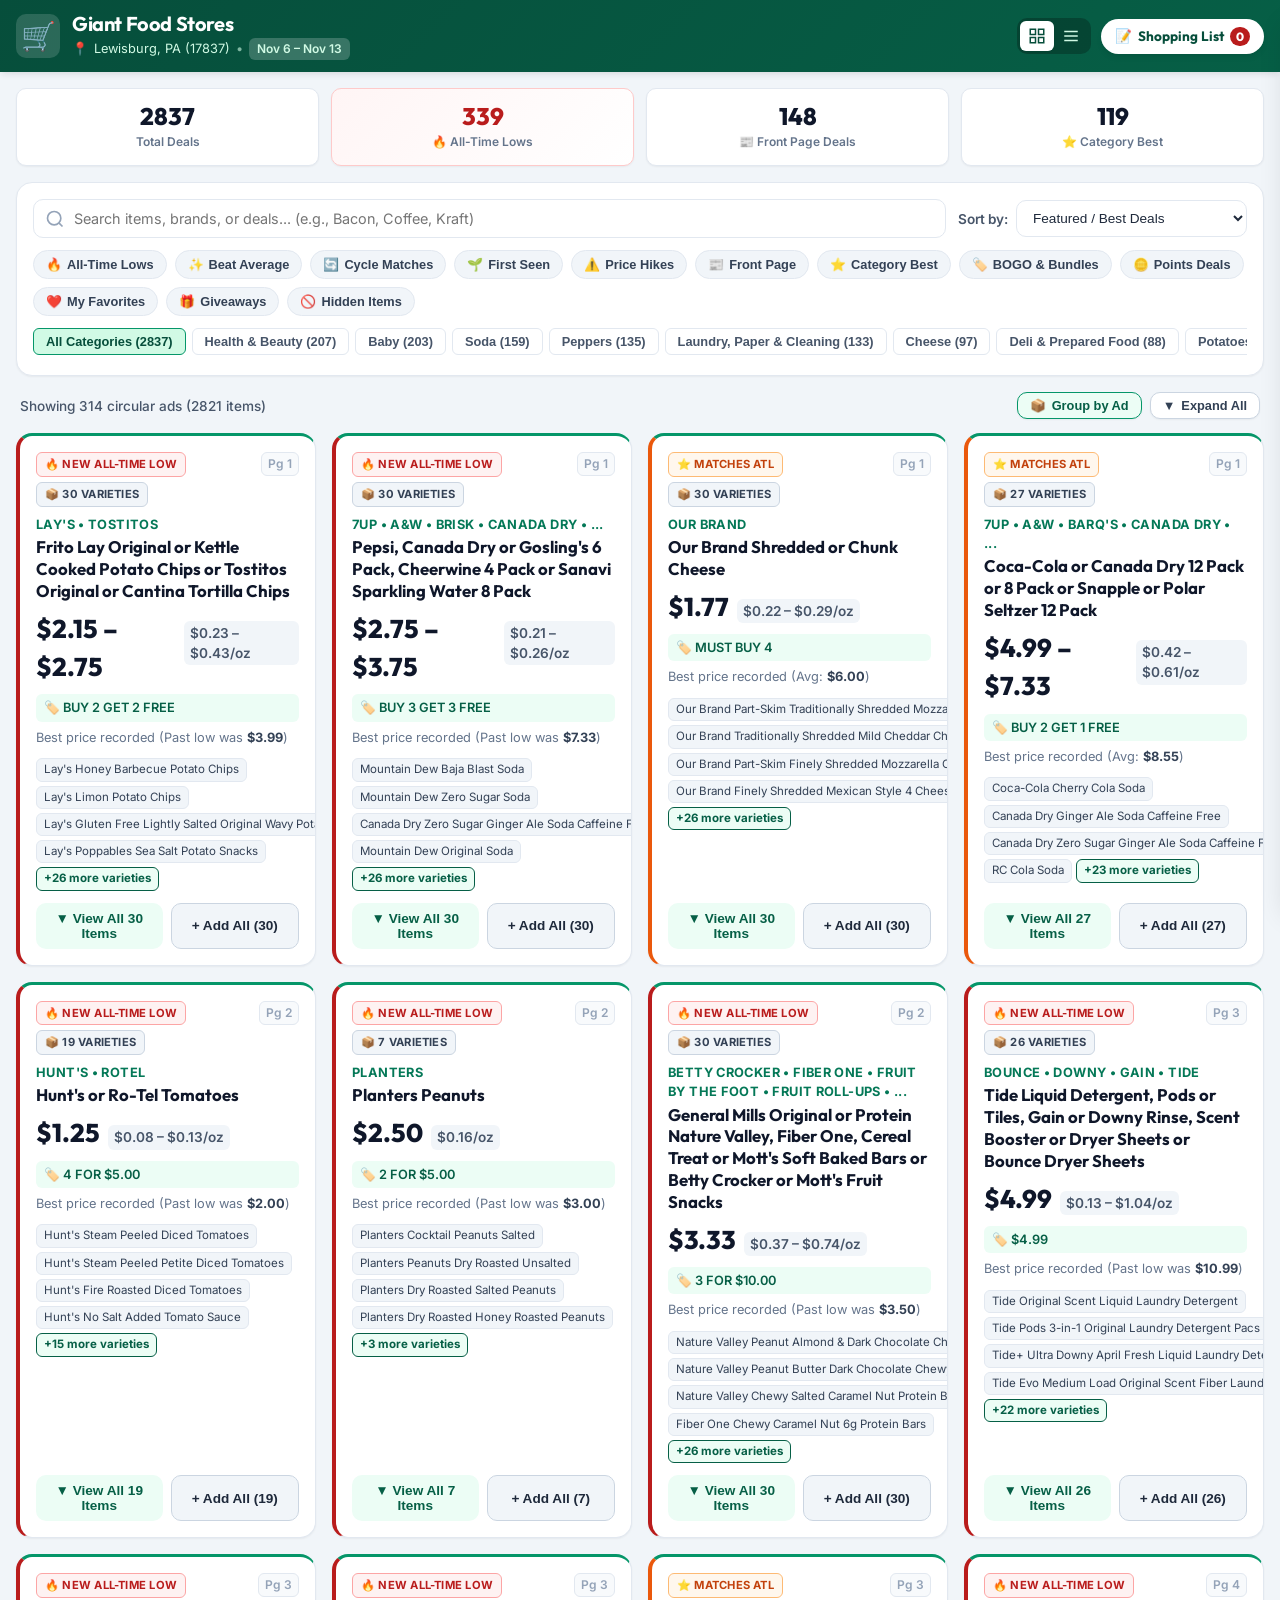
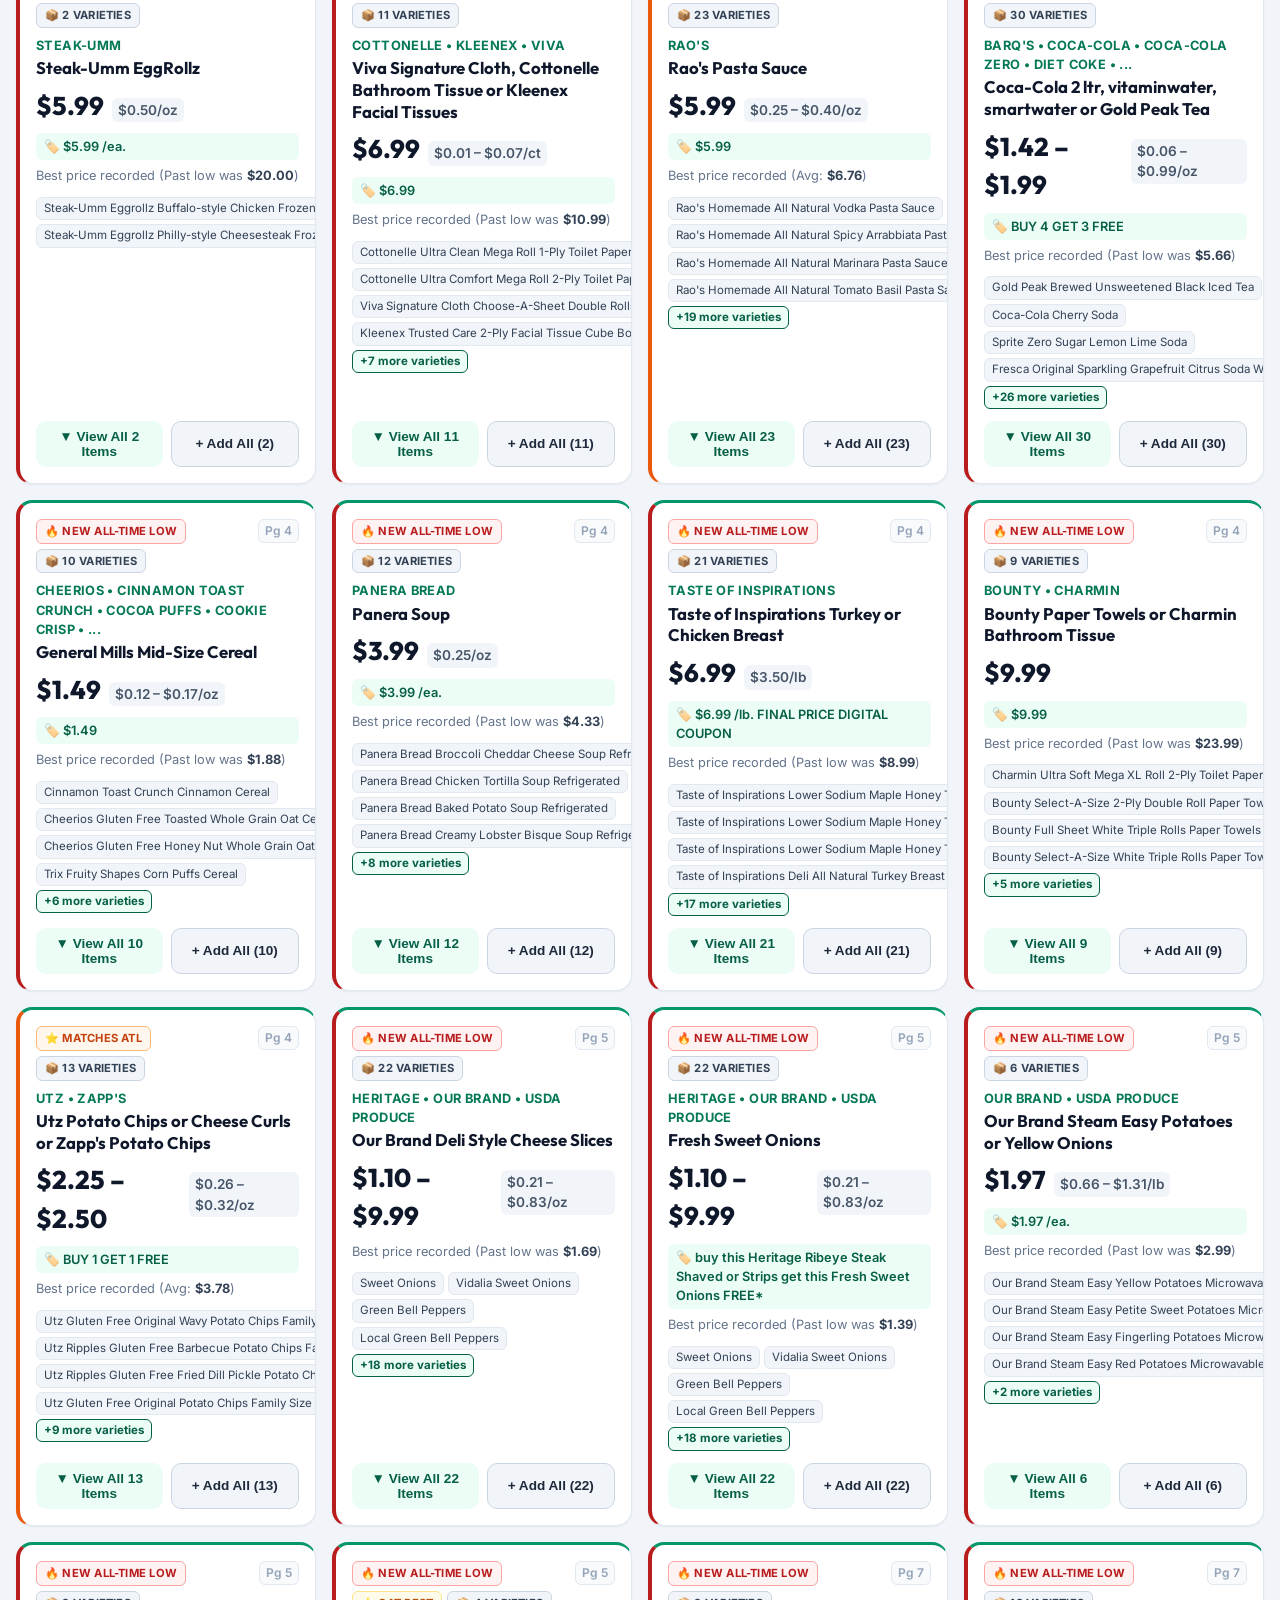
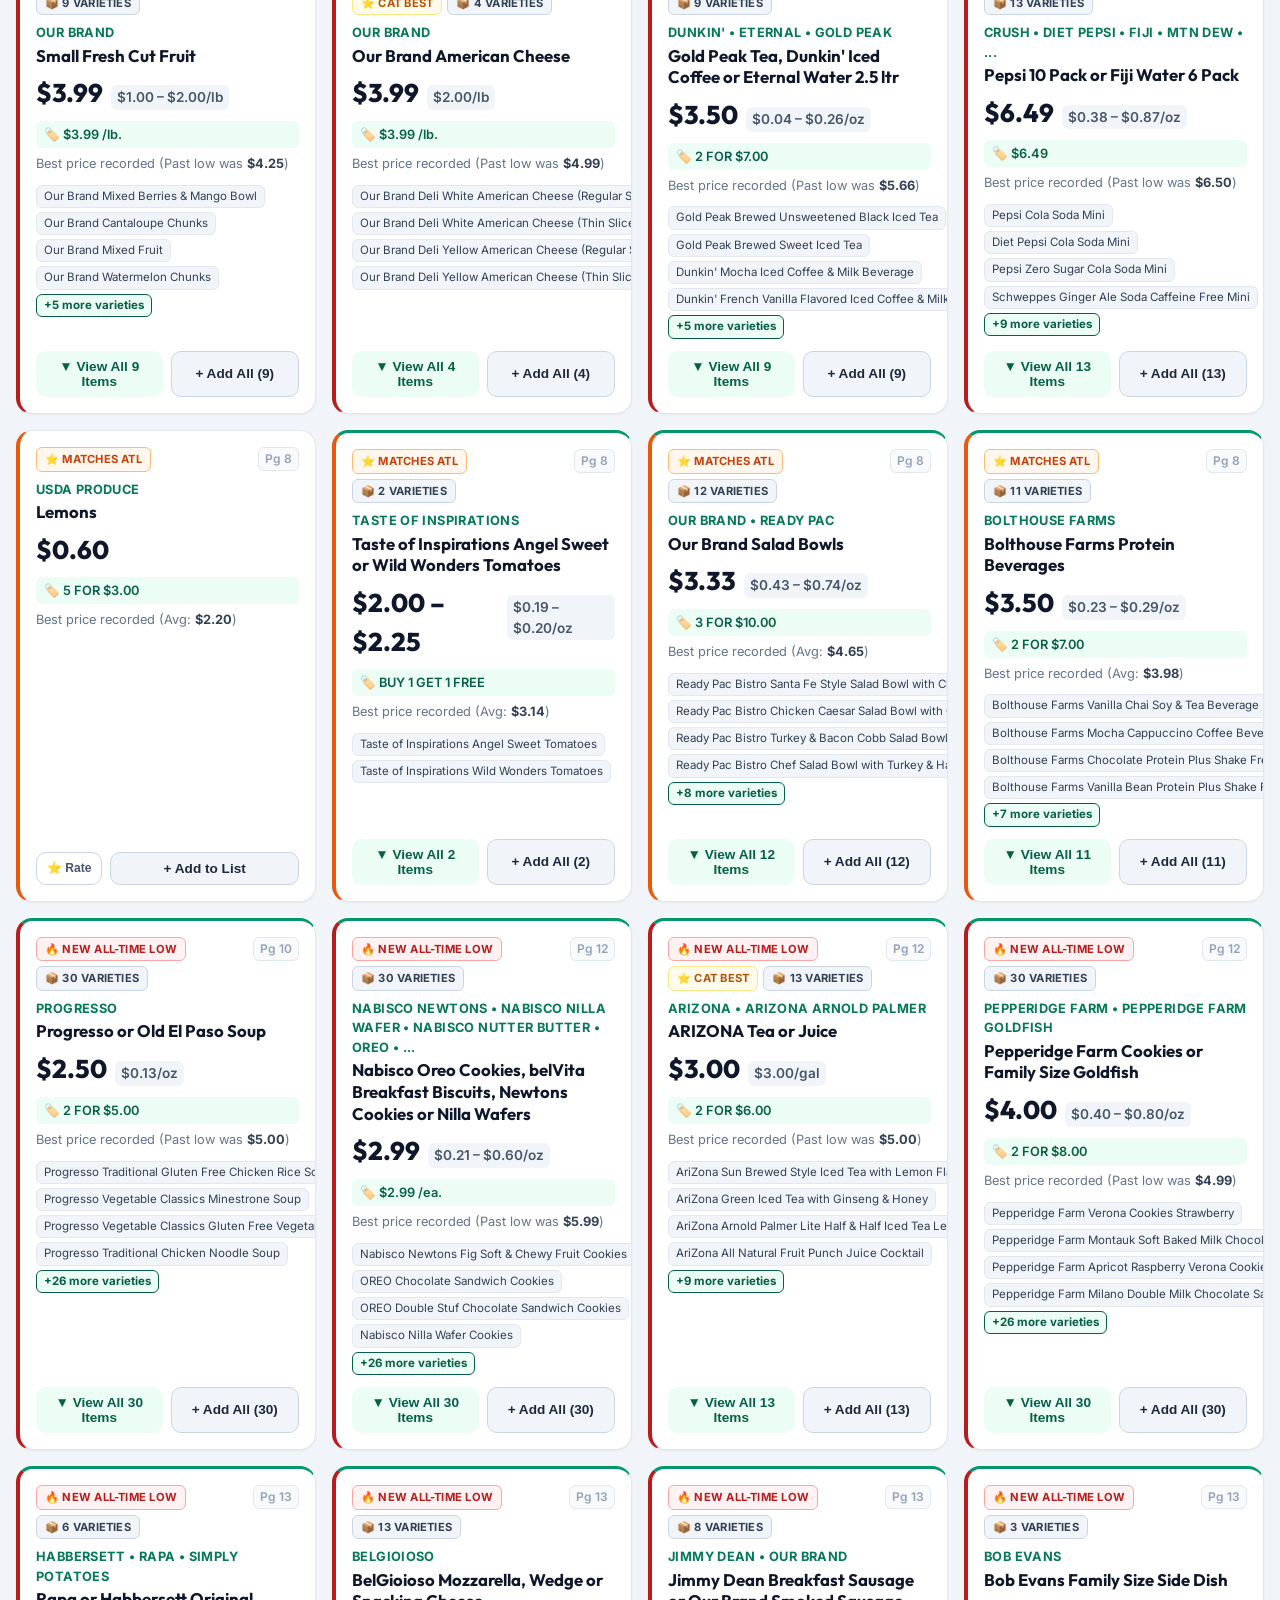
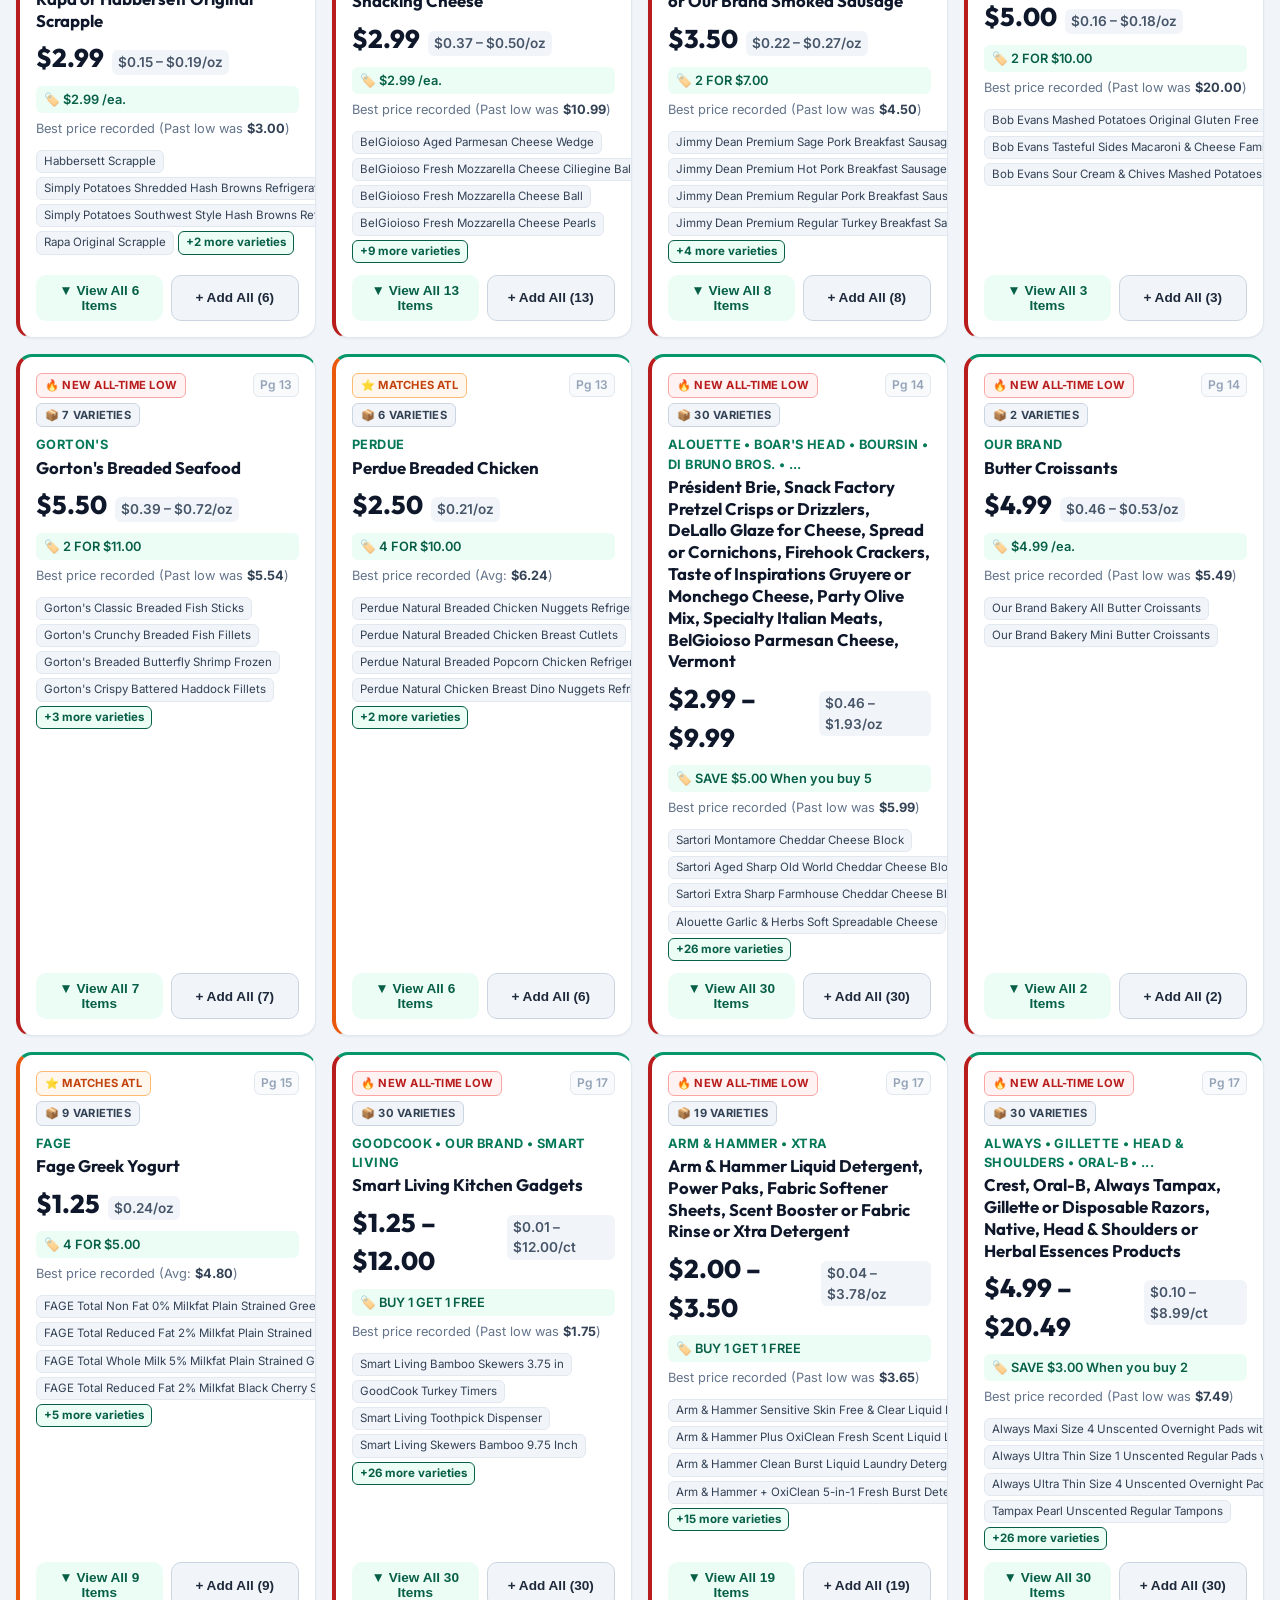
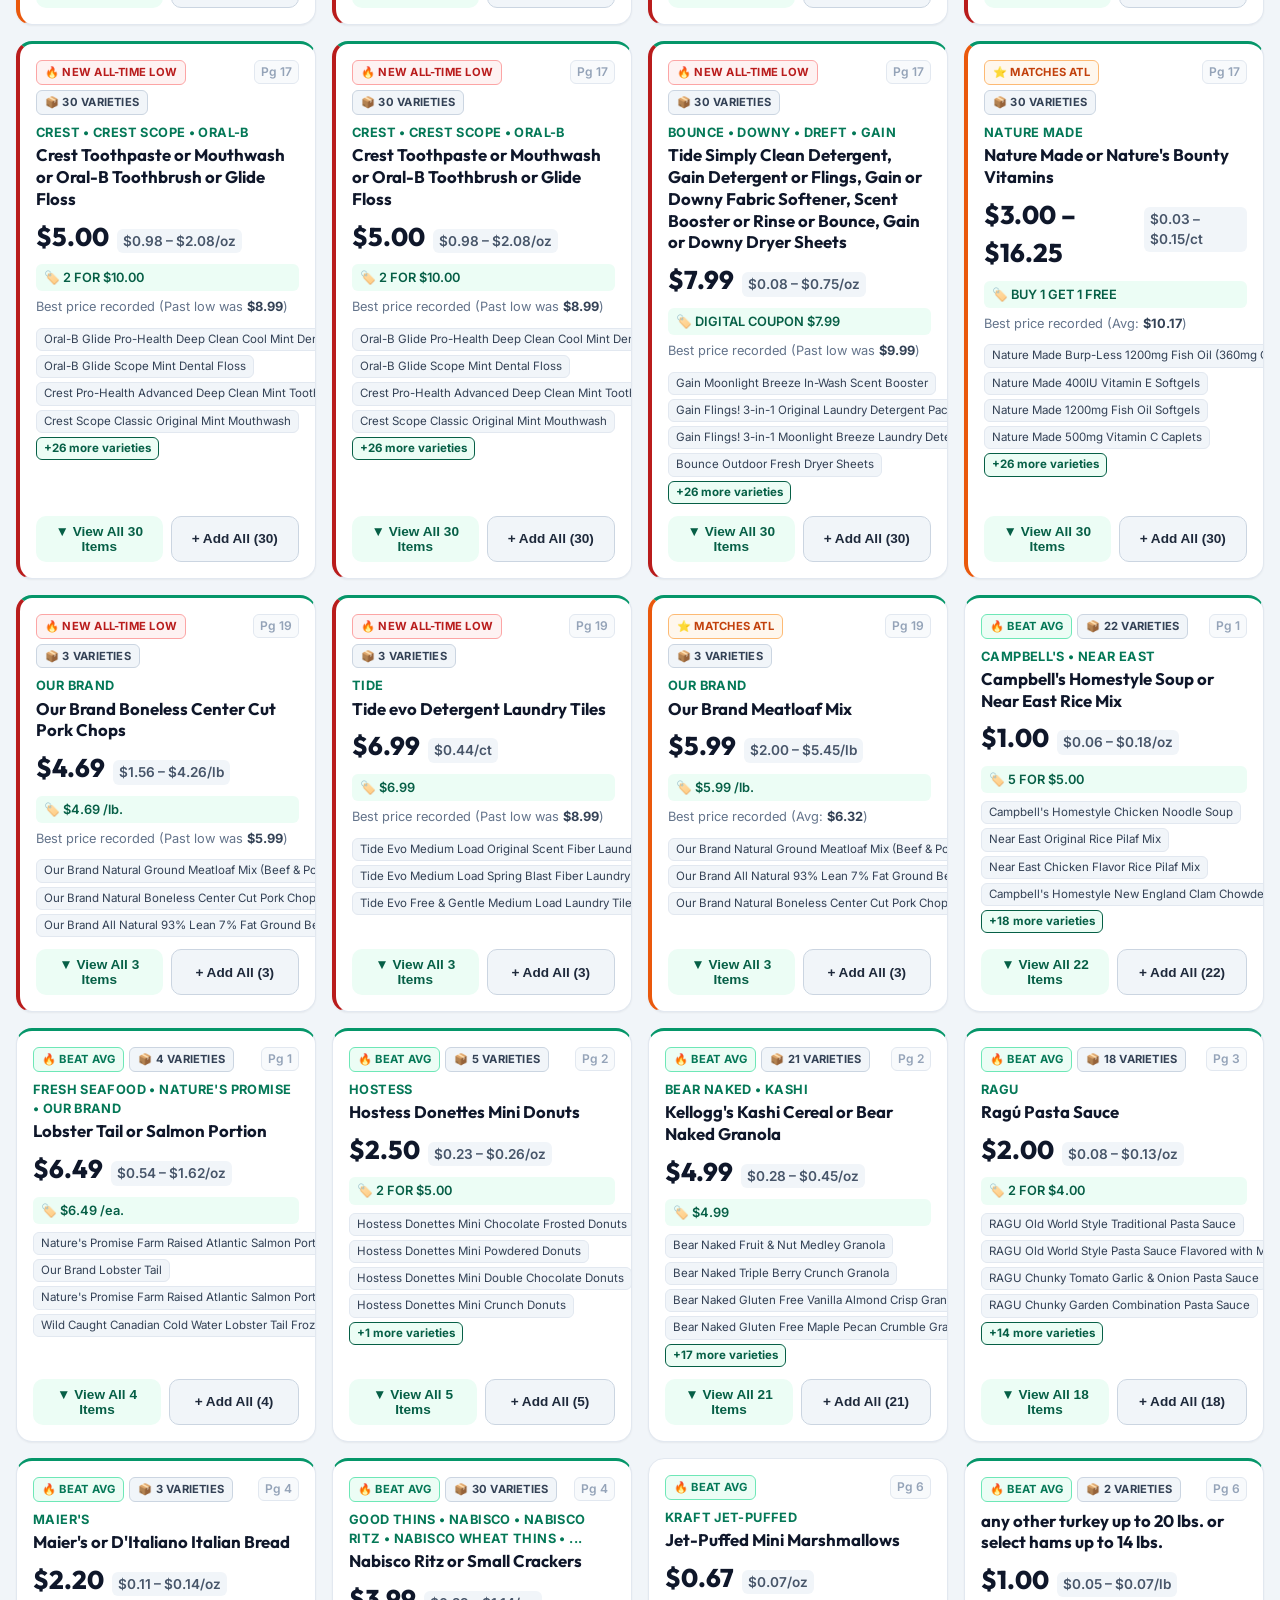
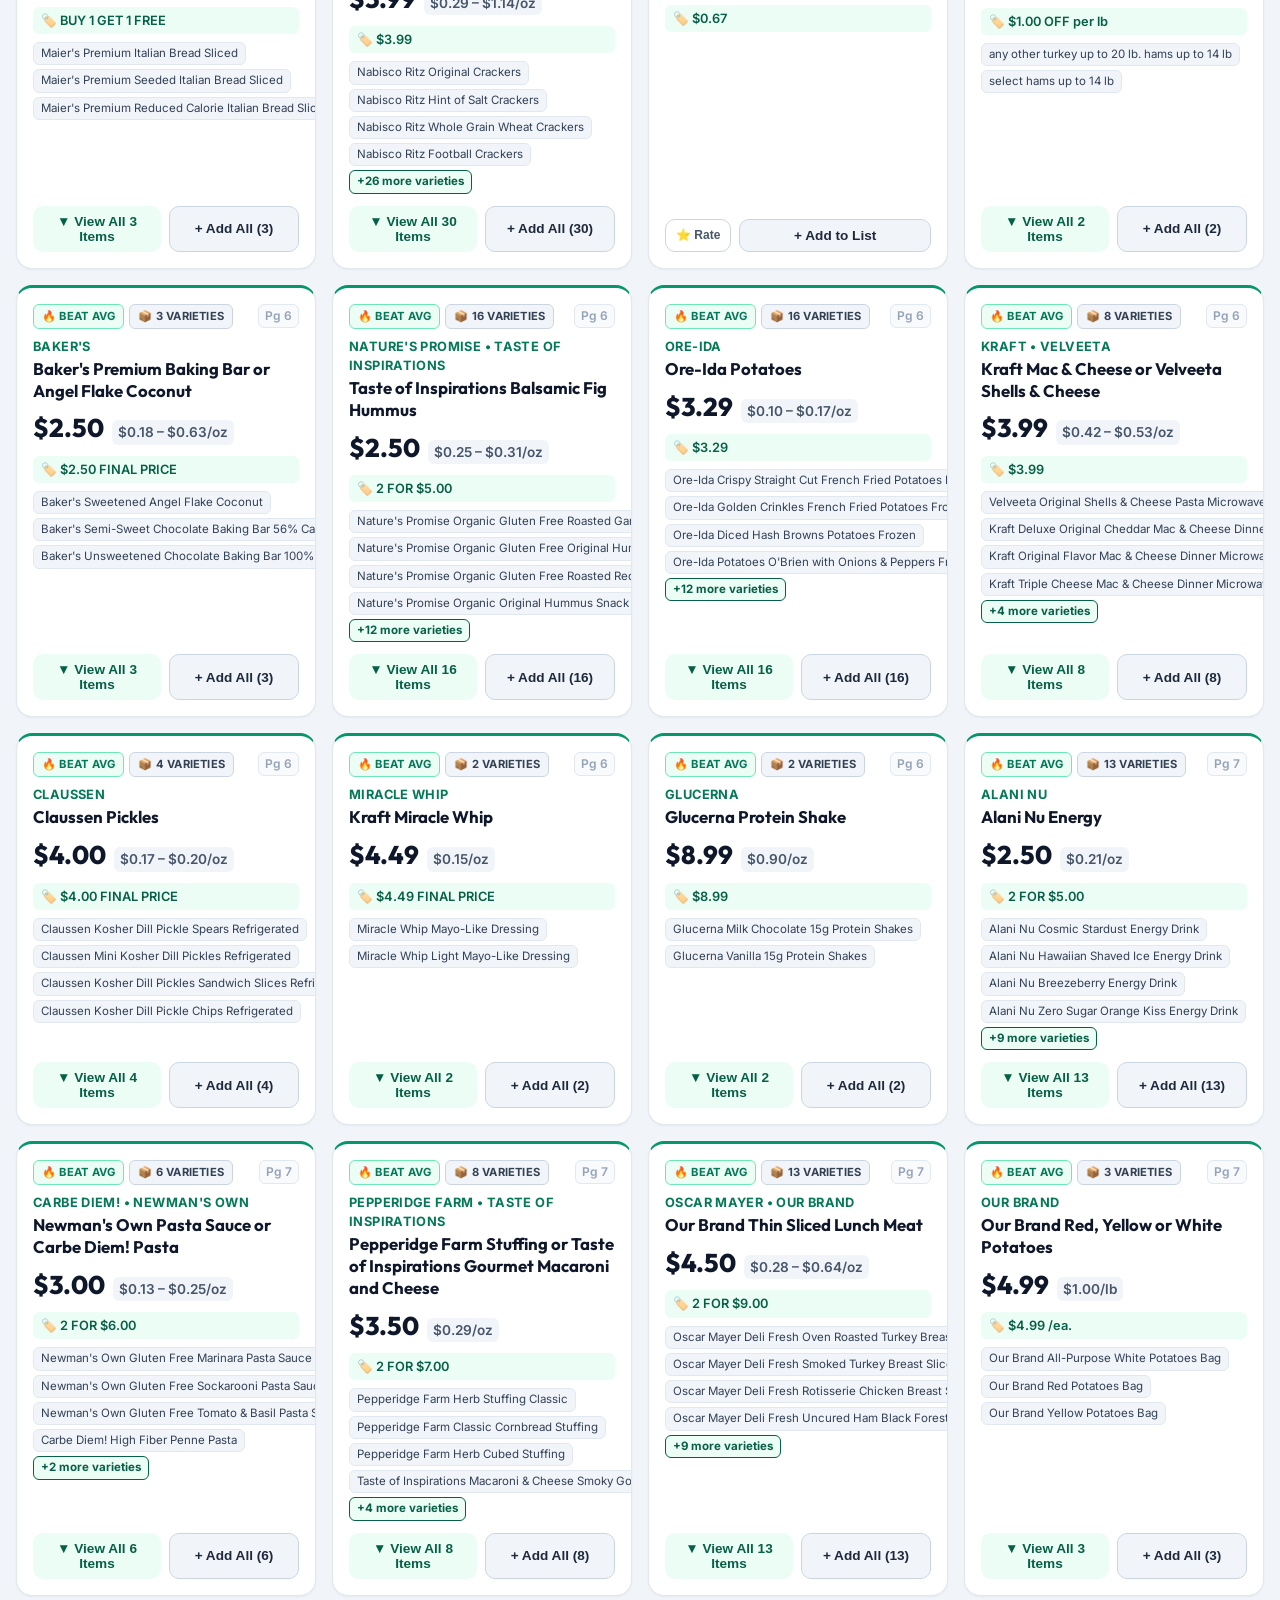
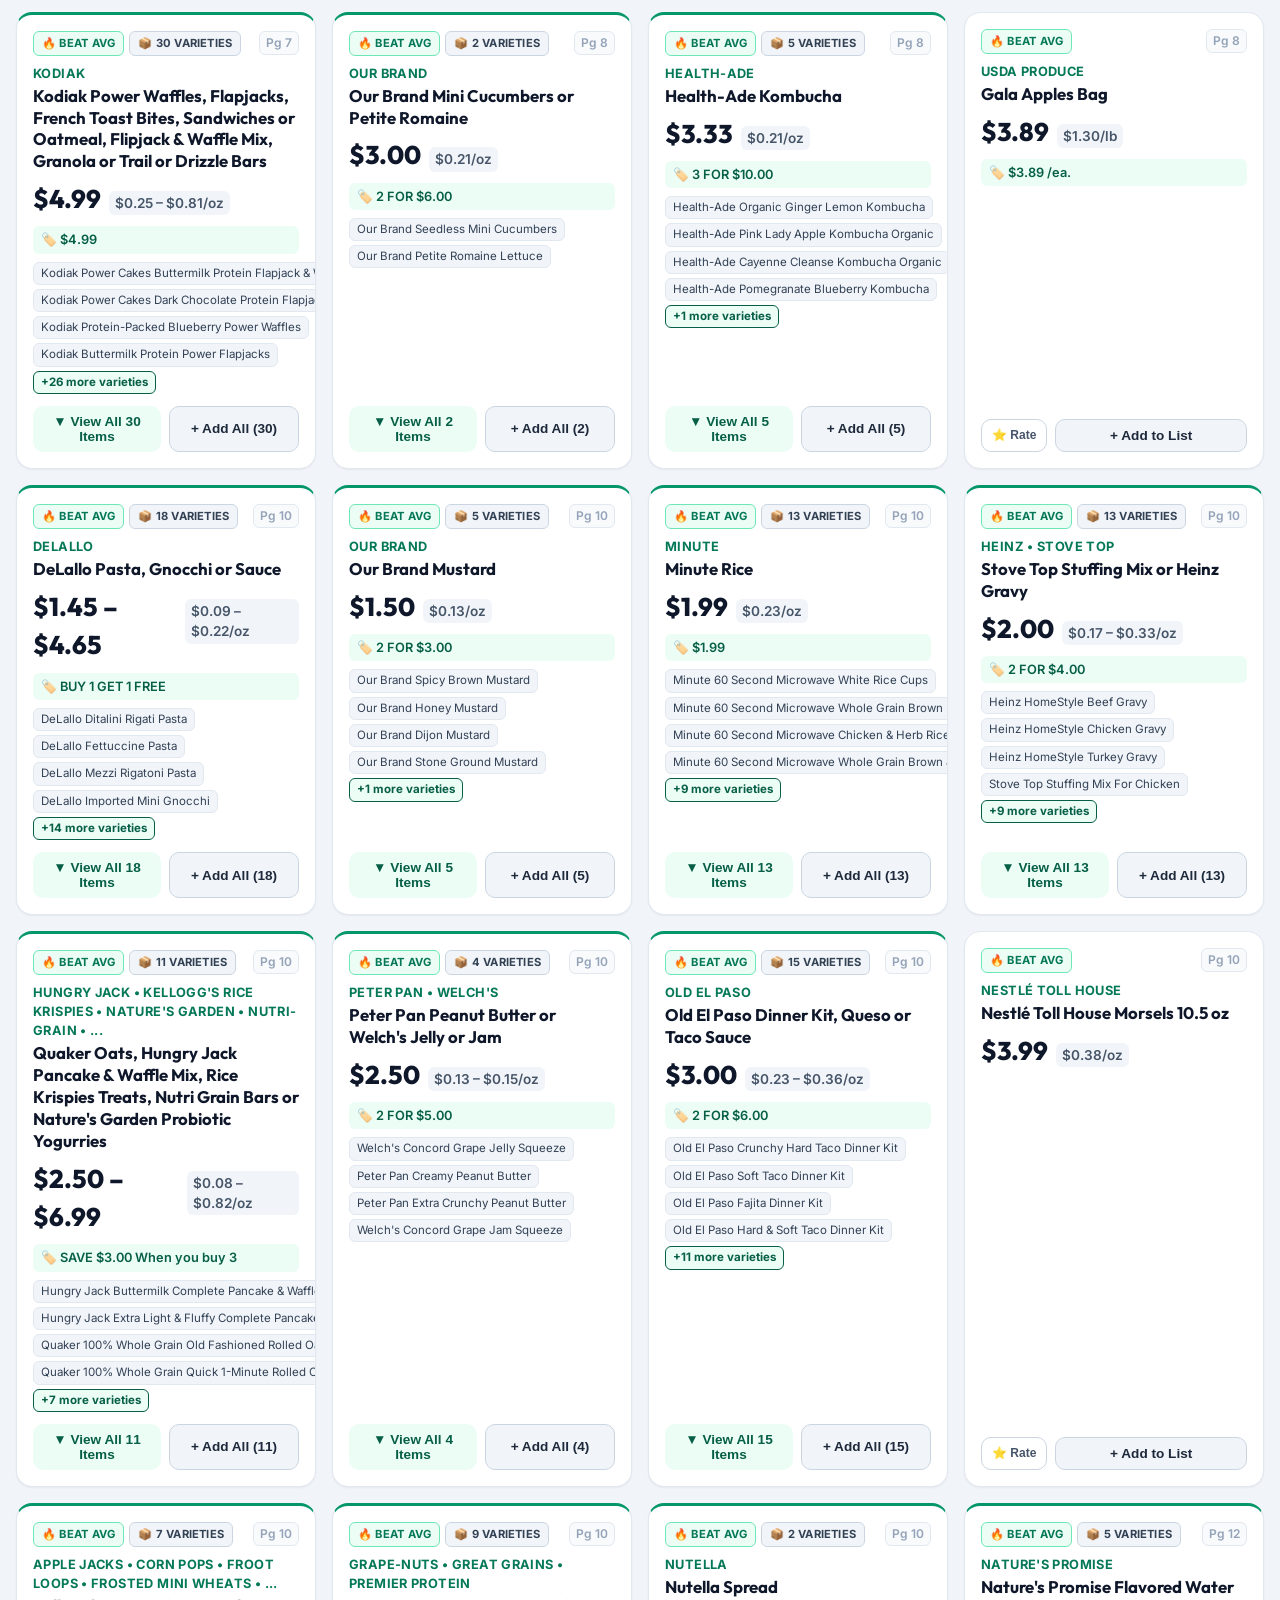
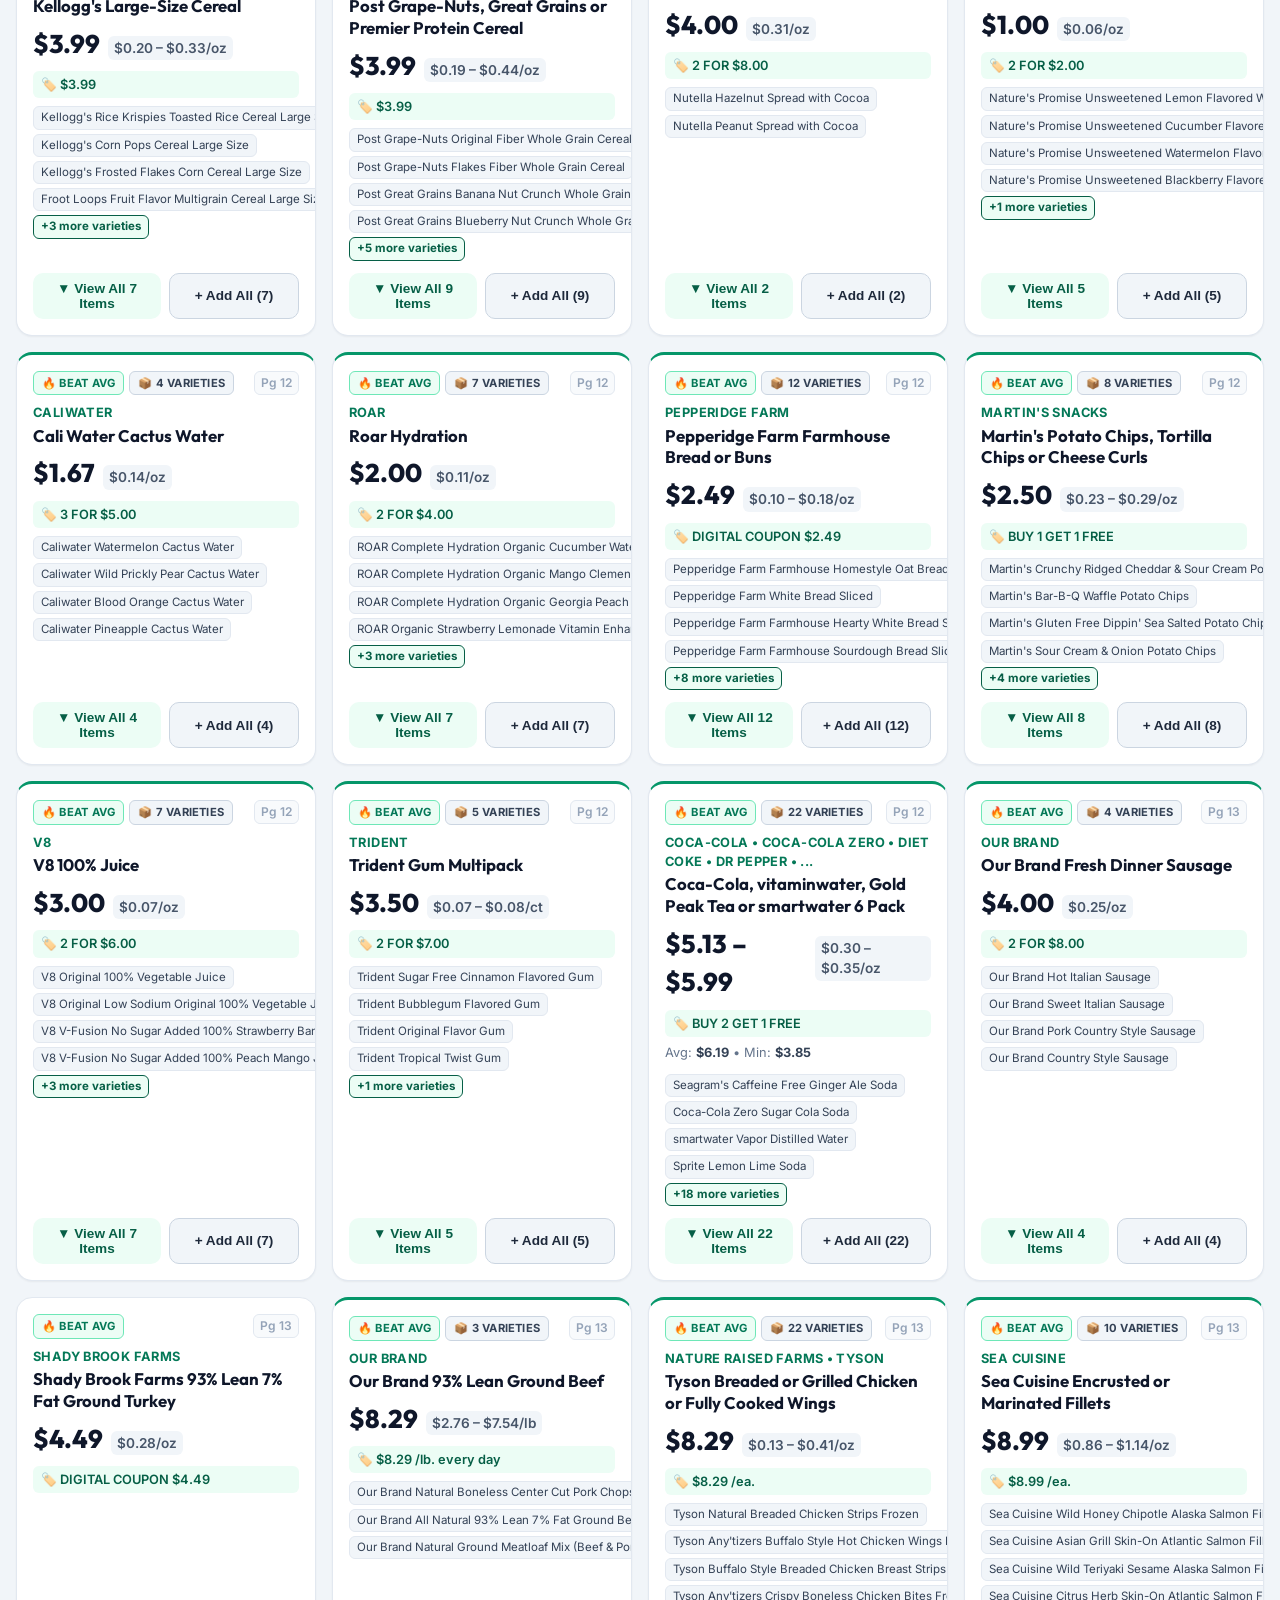
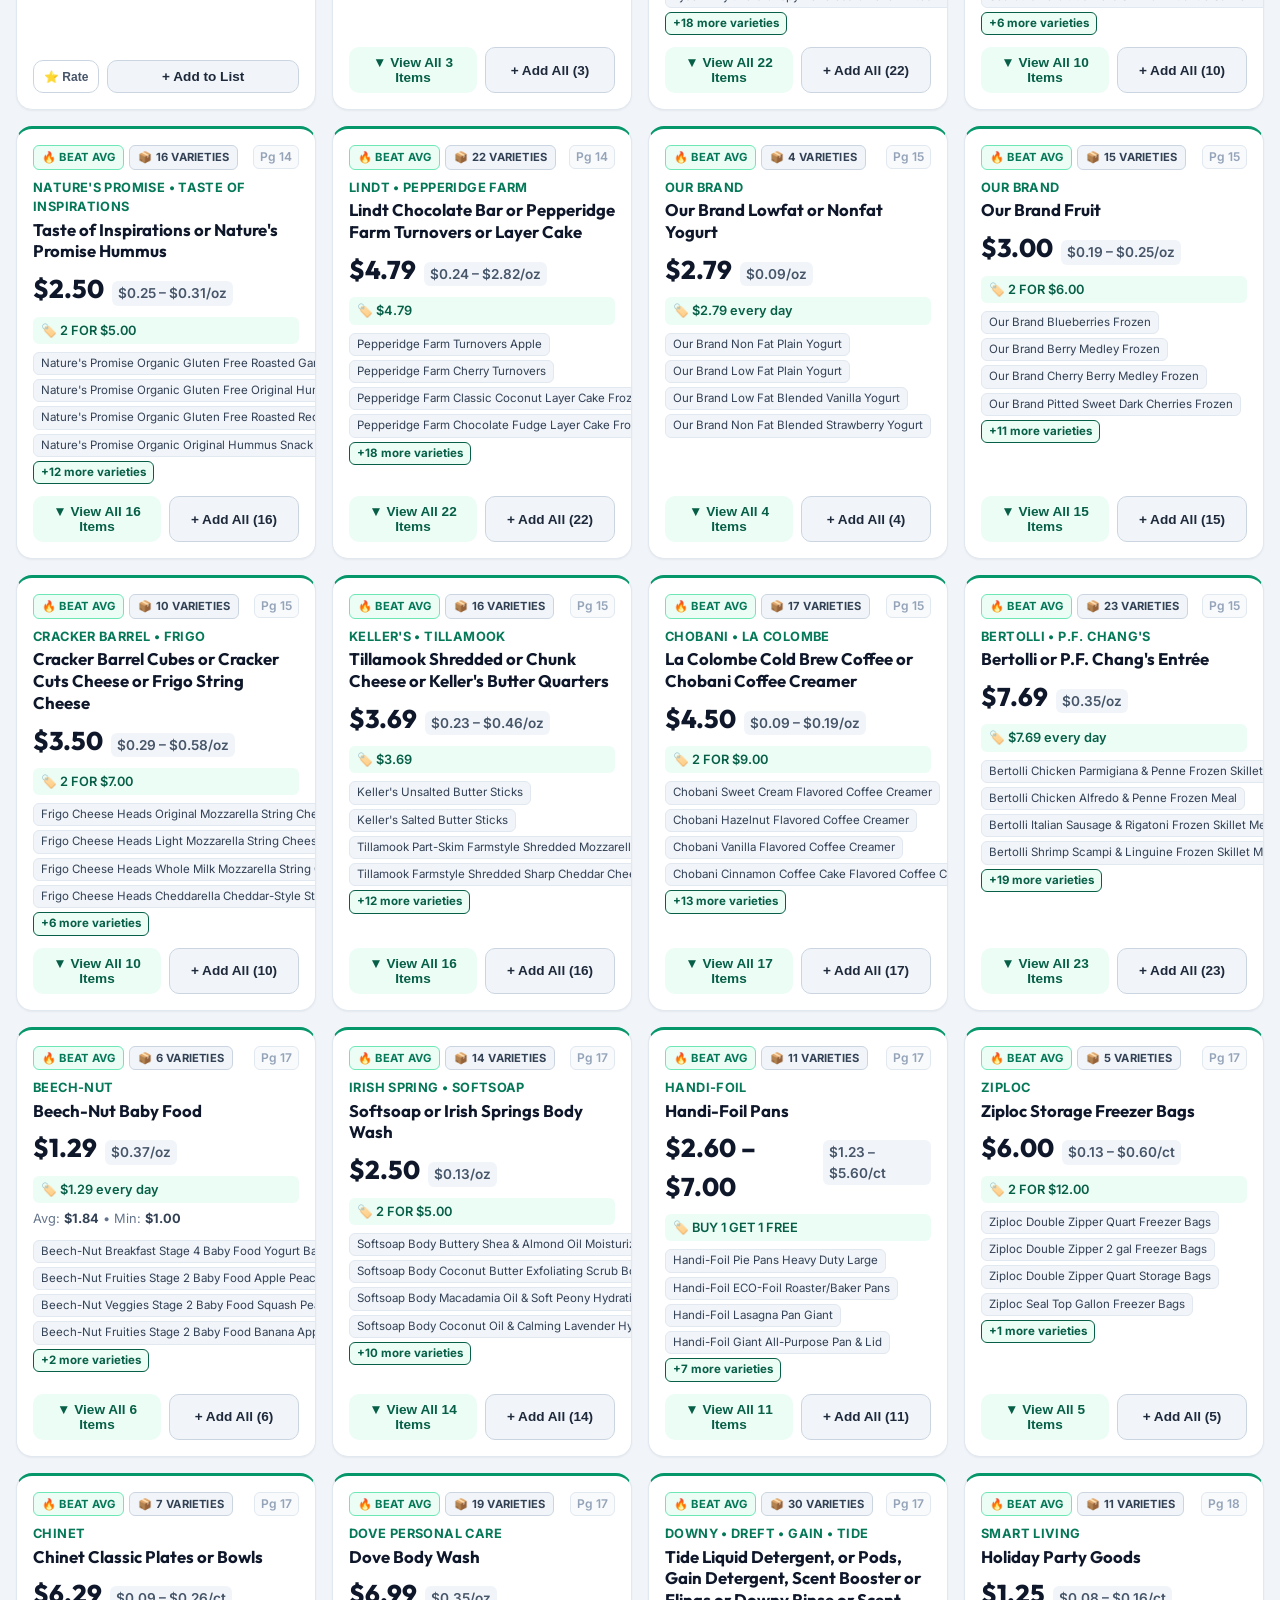
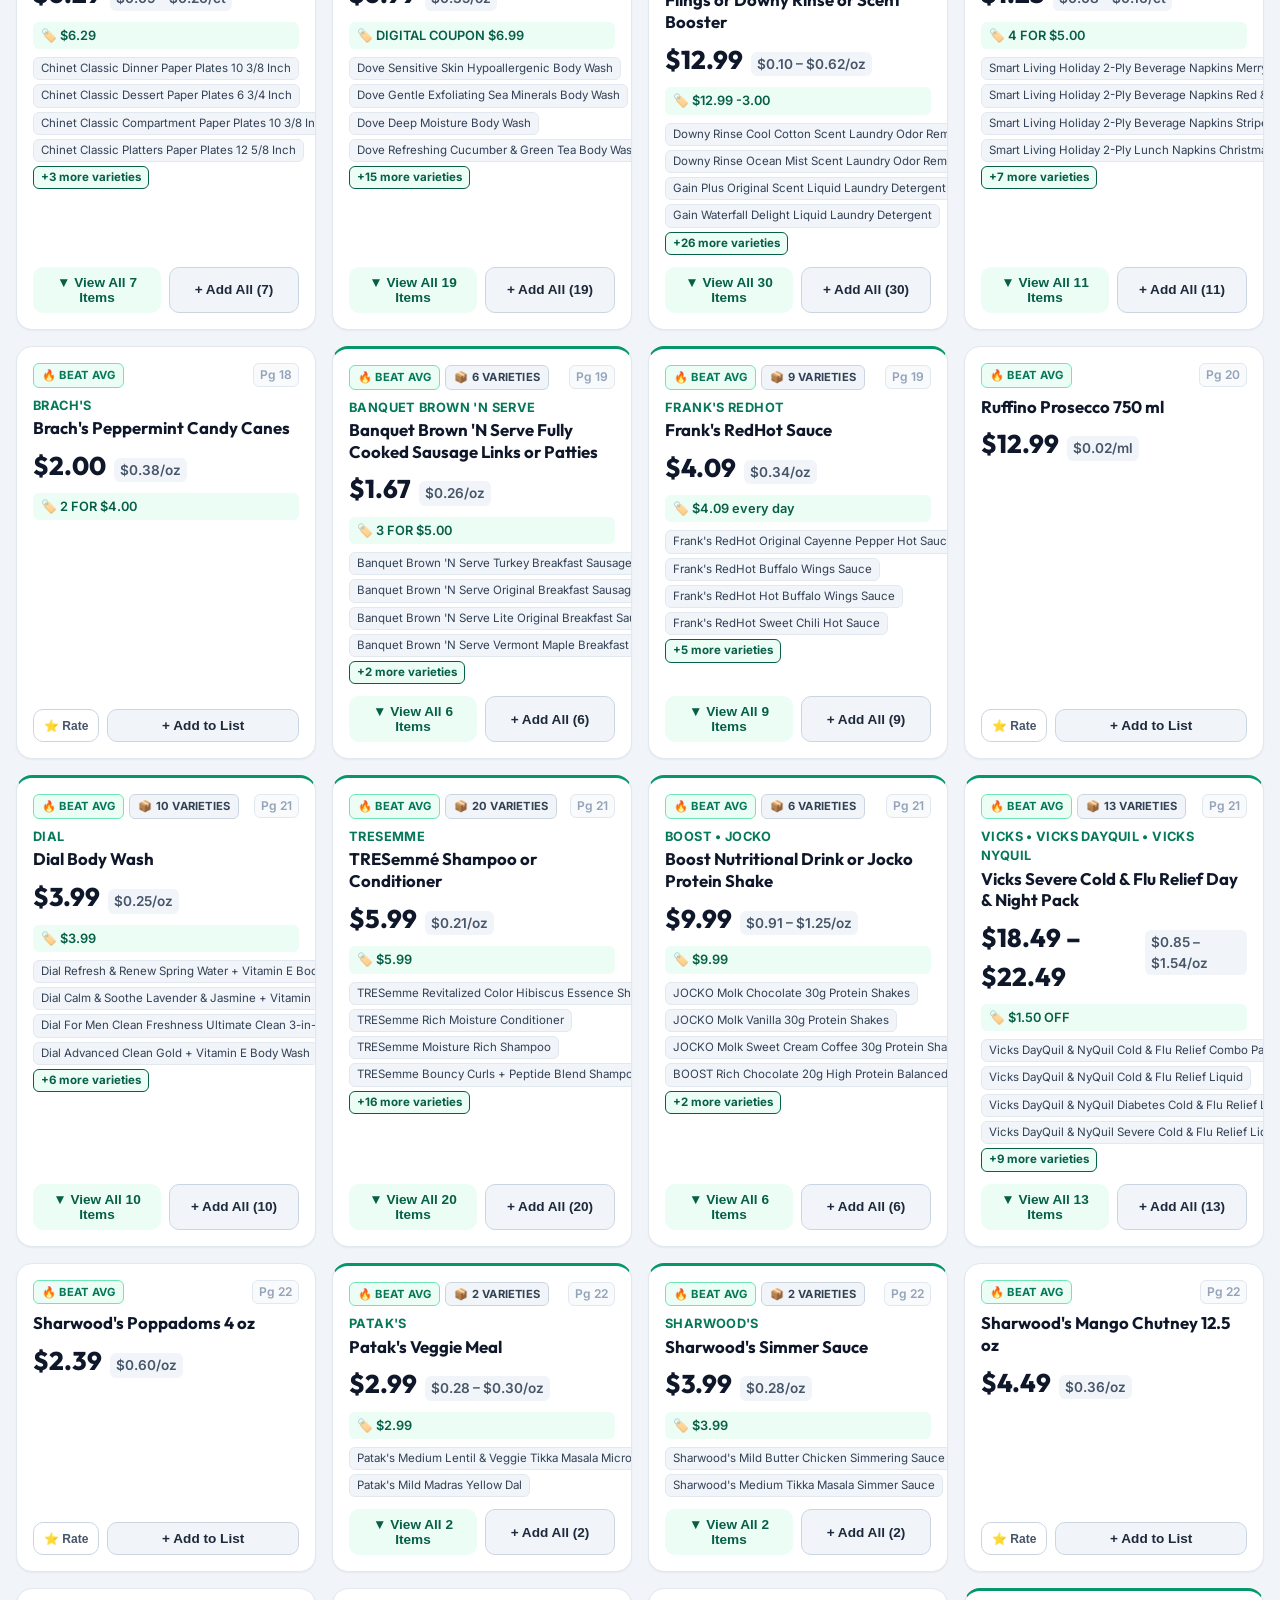
==== commit e0bb7f2f: "feat(web): add item preference ratings (love, giveaway, hide) with bubble-up sorting" ====
--- a/web/index.html
+++ b/web/index.html
@@ -125,6 +125,15 @@
         </button>
         <button class="filter-chip" data-filter="points">
           <span class="chip-icon">🪙</span> Points Deals
+        </button>
+        <button class="filter-chip" data-filter="favorites">
+          <span class="chip-icon">❤️</span> My Favorites
+        </button>
+        <button class="filter-chip" data-filter="giveaways">
+          <span class="chip-icon">🎁</span> Giveaways
+        </button>
+        <button class="filter-chip" data-filter="hidden">
+          <span class="chip-icon">🚫</span> Hidden Items
         </button>
       </div>
 
--- a/web/styles.css
+++ b/web/styles.css
@@ -637,6 +637,26 @@
   border: 1px solid var(--badge-hike-border);
 }
 
+.deal-badge.user-loved {
+  background: #fee2e2;
+  color: #b91c1c;
+  border: 1px solid #fca5a5;
+  font-weight: 800;
+}
+
+.deal-badge.user-giveaway {
+  background: #ede9fe;
+  color: #6d28d9;
+  border: 1px solid #c4b5fd;
+  font-weight: 800;
+}
+
+.deal-badge.user-hidden {
+  background: #f1f5f9;
+  color: #64748b;
+  border: 1px solid #cbd5e1;
+}
+
 .page-indicator {
   font-size: 0.75rem;
   color: var(--slate-400);
@@ -948,6 +968,136 @@
   color: var(--primary-900);
   border-color: var(--primary-600);
   font-weight: 700;
+}
+
+/* User Preference Rating Controls */
+.item-rating-group {
+  display: inline-flex;
+  align-items: center;
+  gap: 2px;
+  background: var(--slate-100);
+  border: 1px solid var(--slate-200);
+  border-radius: var(--radius-sm);
+  padding: 1px 3px;
+}
+
+.btn-rate-icon {
+  background: transparent;
+  border: 1px solid transparent;
+  cursor: pointer;
+  padding: 2px 4px;
+  border-radius: 4px;
+  font-size: 0.8rem;
+  line-height: 1;
+  opacity: 0.45;
+  transition: all 0.15s ease;
+  user-select: none;
+}
+
+.btn-rate-icon:hover {
+  opacity: 1;
+  transform: scale(1.15);
+  background: white;
+}
+
+.btn-rate-icon.active-love {
+  opacity: 1;
+  background: #fee2e2;
+  border-color: #fca5a5;
+  box-shadow: 0 1px 2px rgba(185, 28, 28, 0.15);
+}
+
+.btn-rate-icon.active-giveaway {
+  opacity: 1;
+  background: #ede9fe;
+  border-color: #c4b5fd;
+  box-shadow: 0 1px 2px rgba(109, 40, 217, 0.15);
+}
+
+.btn-rate-icon.active-hide {
+  opacity: 1;
+  background: #e2e8f0;
+  border-color: #cbd5e1;
+  box-shadow: 0 1px 2px rgba(100, 116, 139, 0.15);
+}
+
+.item-rating-tag {
+  display: inline-flex;
+  align-items: center;
+  font-size: 0.65rem;
+  font-weight: 700;
+  padding: 1px 4px;
+  border-radius: 3px;
+  text-transform: uppercase;
+}
+
+.item-rating-tag.rating-love {
+  background: #fee2e2;
+  color: #b91c1c;
+}
+
+.item-rating-tag.rating-giveaway {
+  background: #ede9fe;
+  color: #6d28d9;
+}
+
+.item-rating-tag.rating-hide {
+  background: #f1f5f9;
+  color: #64748b;
+}
+
+.btn-rate-toggle {
+  background: white;
+  border: 1px solid var(--slate-300);
+  color: var(--slate-600);
+  padding: 6px 10px;
+  border-radius: var(--radius-md);
+  font-size: 0.75rem;
+  font-weight: 600;
+  cursor: pointer;
+  transition: all 0.15s ease;
+}
+
+.btn-rate-toggle:hover {
+  background: var(--slate-50);
+  color: var(--slate-900);
+  border-color: var(--slate-400);
+}
+
+.btn-rate-toggle.active-loved {
+  background: #fee2e2;
+  color: #b91c1c;
+  border-color: #fca5a5;
+}
+
+.btn-rate-toggle.active-giveaway {
+  background: #ede9fe;
+  color: #6d28d9;
+  border-color: #c4b5fd;
+}
+
+.btn-rate-toggle.active-hidden {
+  background: #f1f5f9;
+  color: #64748b;
+  border-color: #cbd5e1;
+}
+
+.single-card-rating-drawer {
+  margin-top: 8px;
+  padding: 8px 10px;
+  background: var(--slate-50);
+  border: 1px solid var(--slate-200);
+  border-radius: var(--radius-md);
+  display: flex;
+  align-items: center;
+  justify-content: space-between;
+  gap: 8px;
+}
+
+.single-card-rating-drawer .drawer-label {
+  font-size: 0.72rem;
+  color: var(--slate-600);
+  font-weight: 600;
 }
 
 /* Table View */
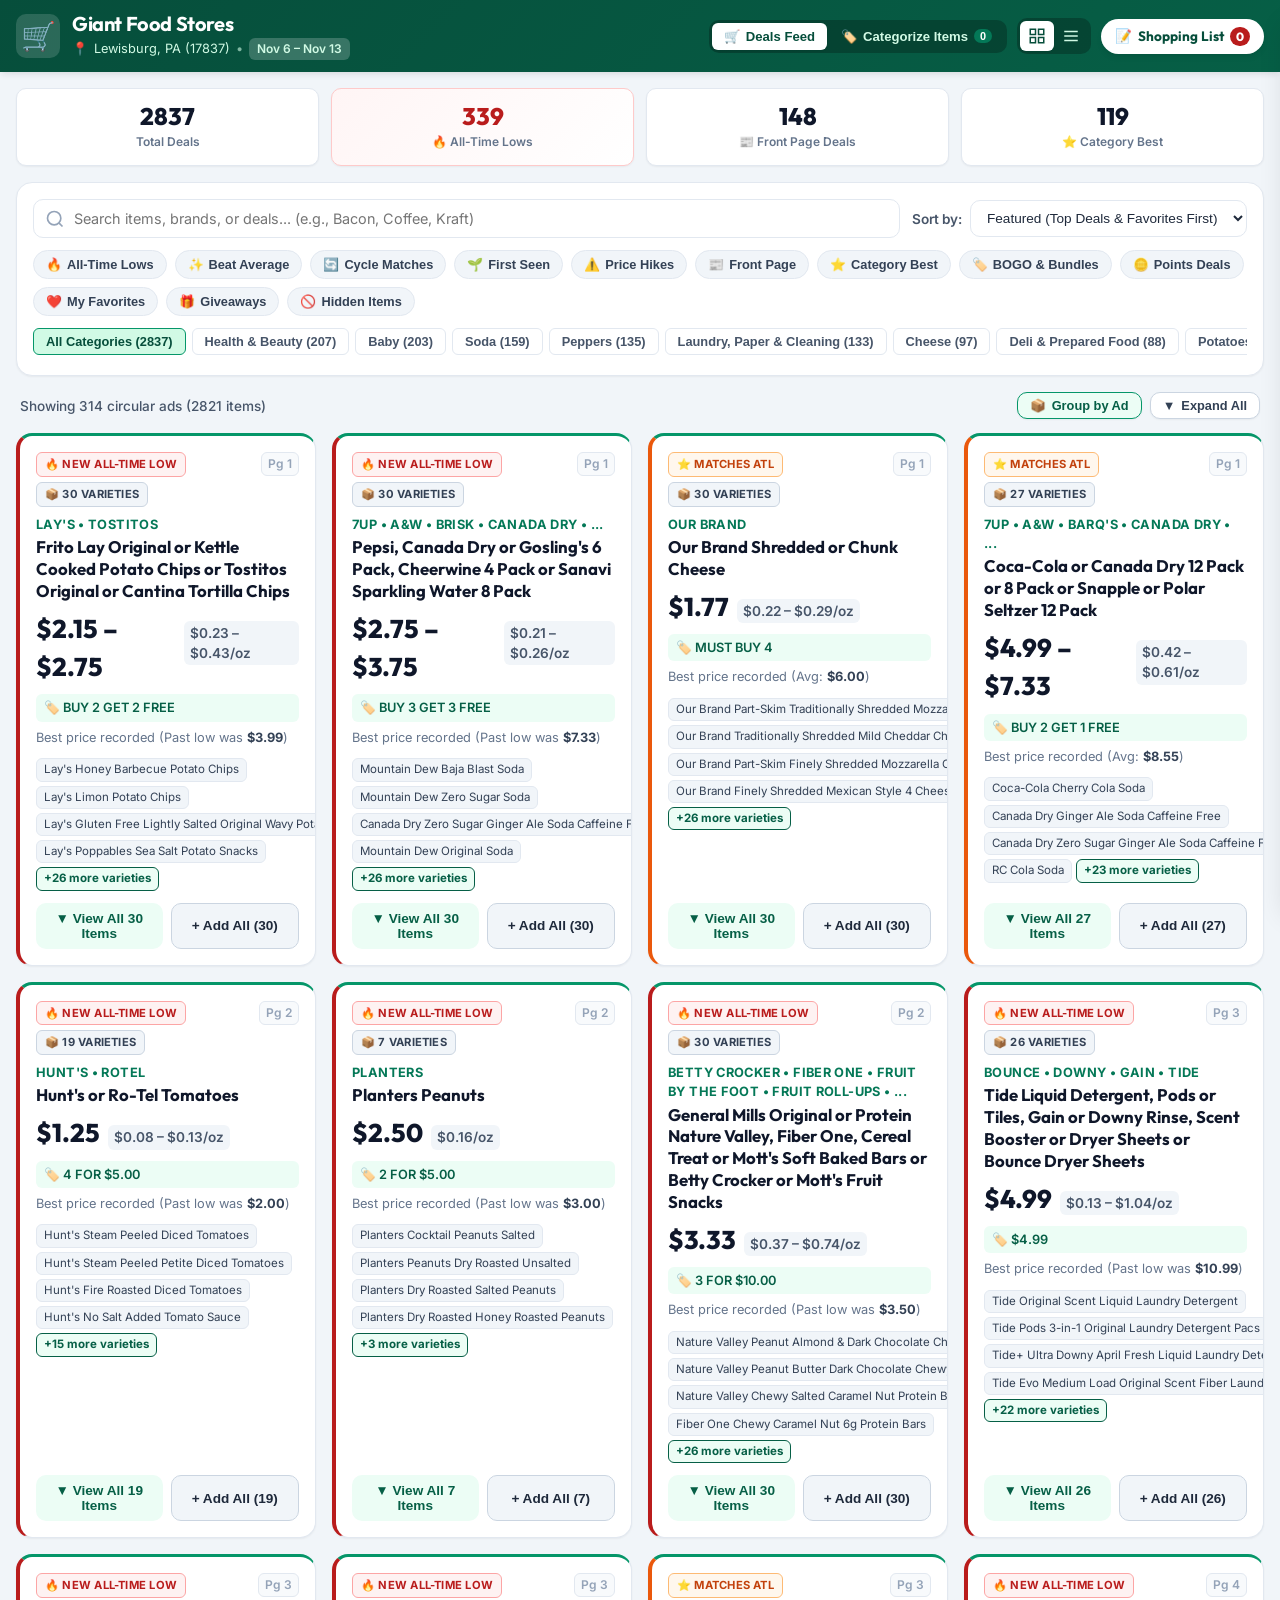
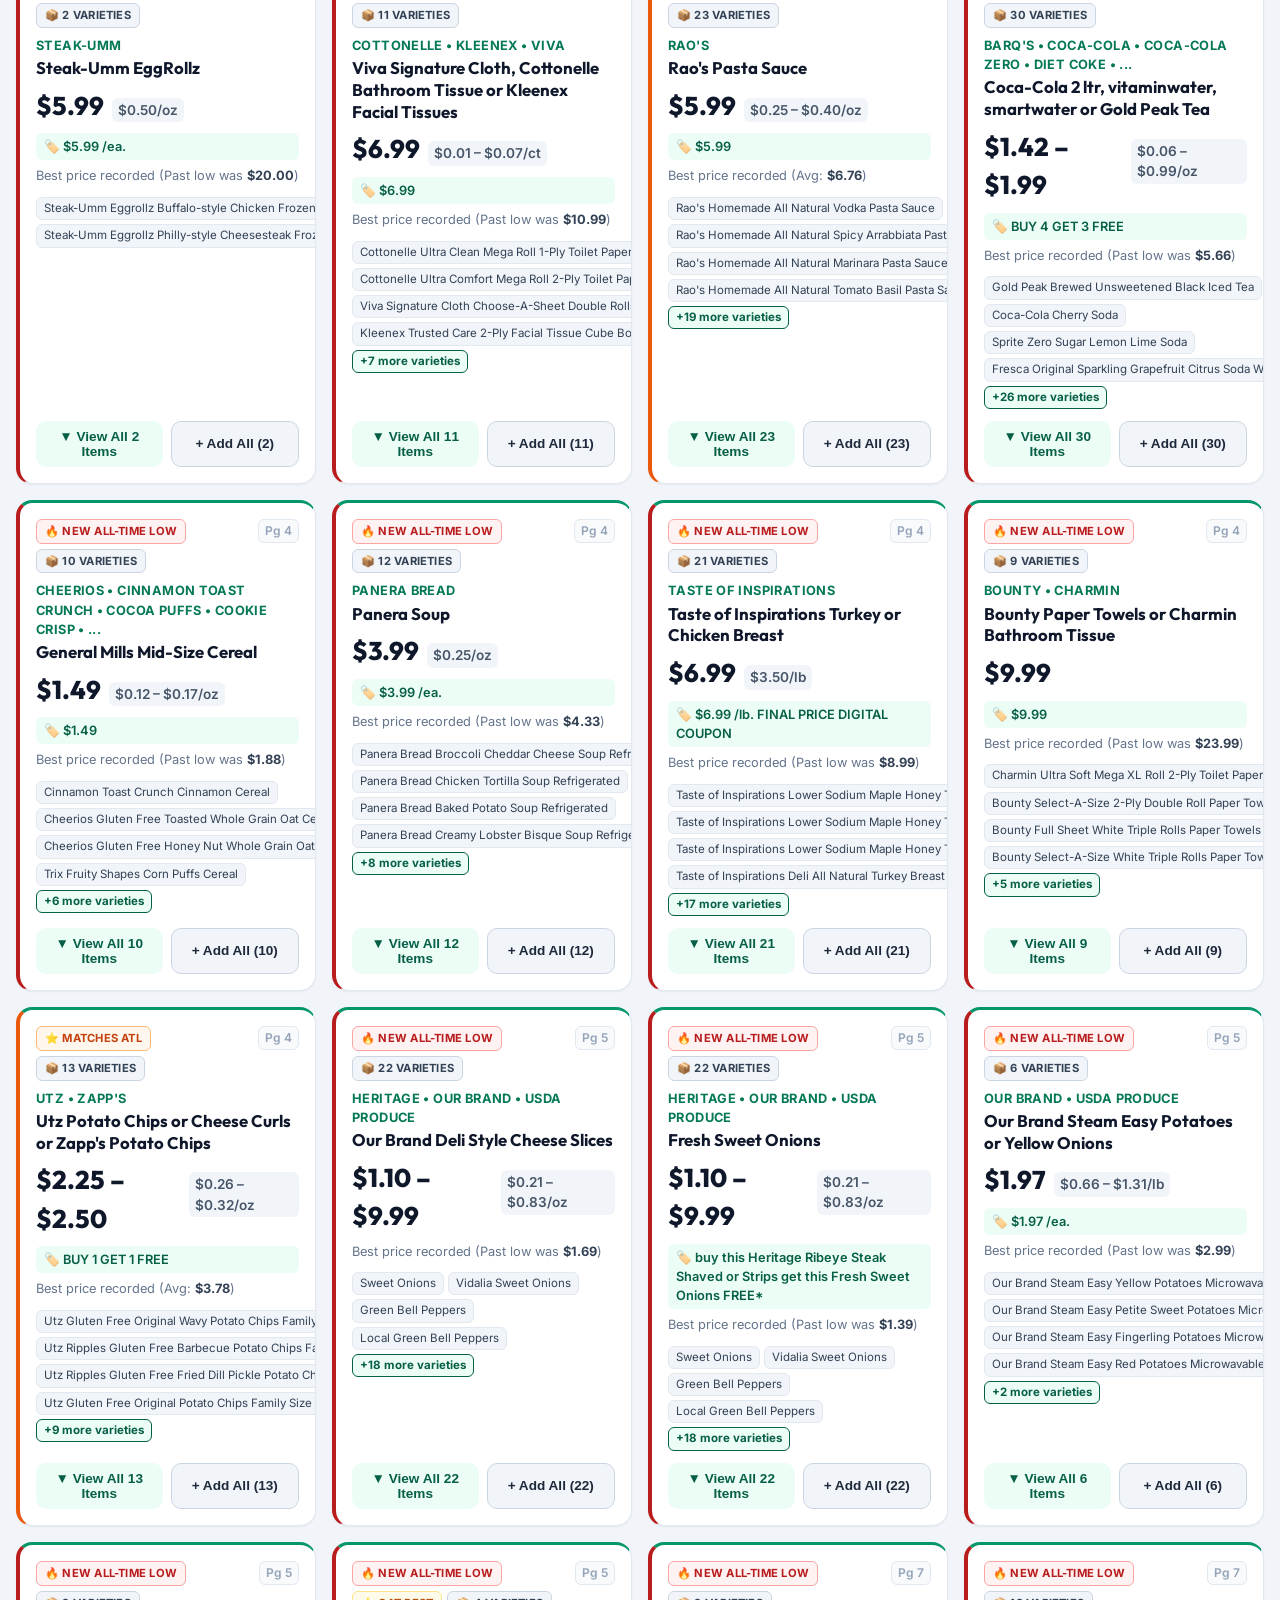
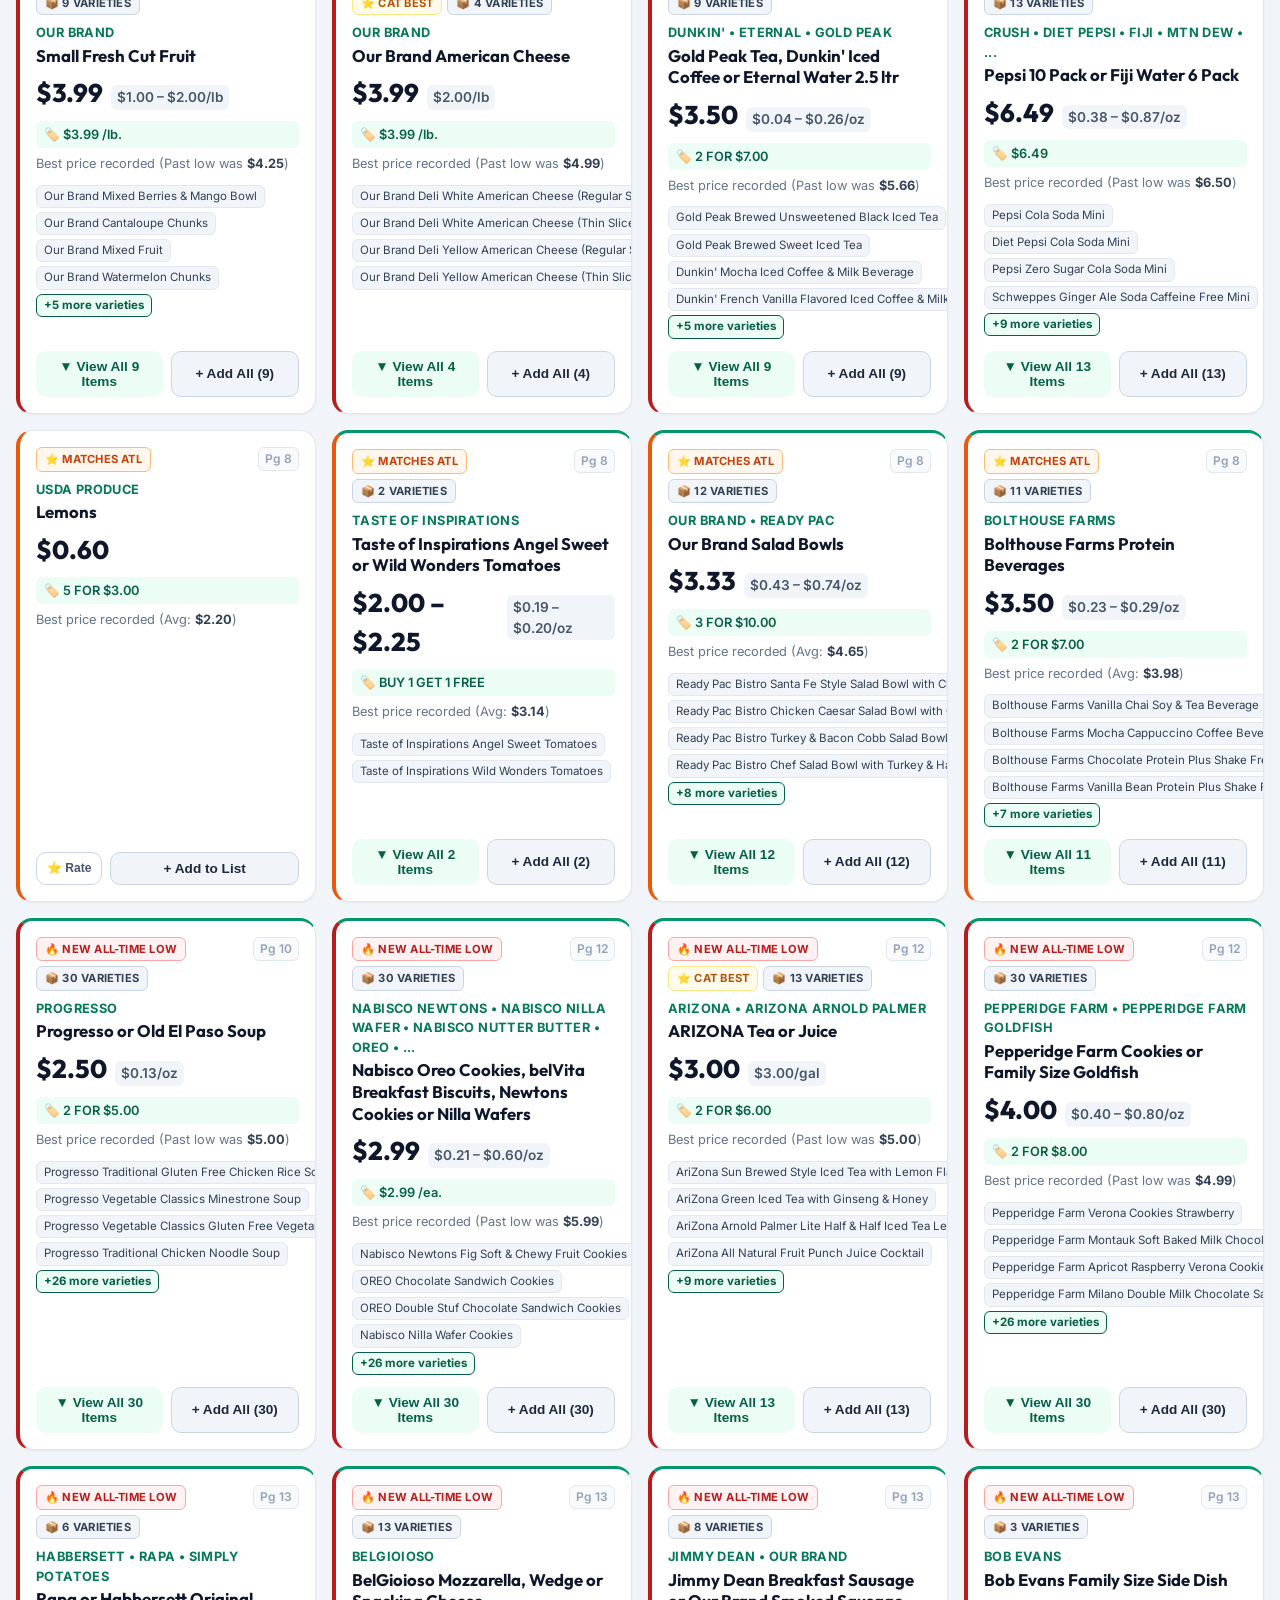
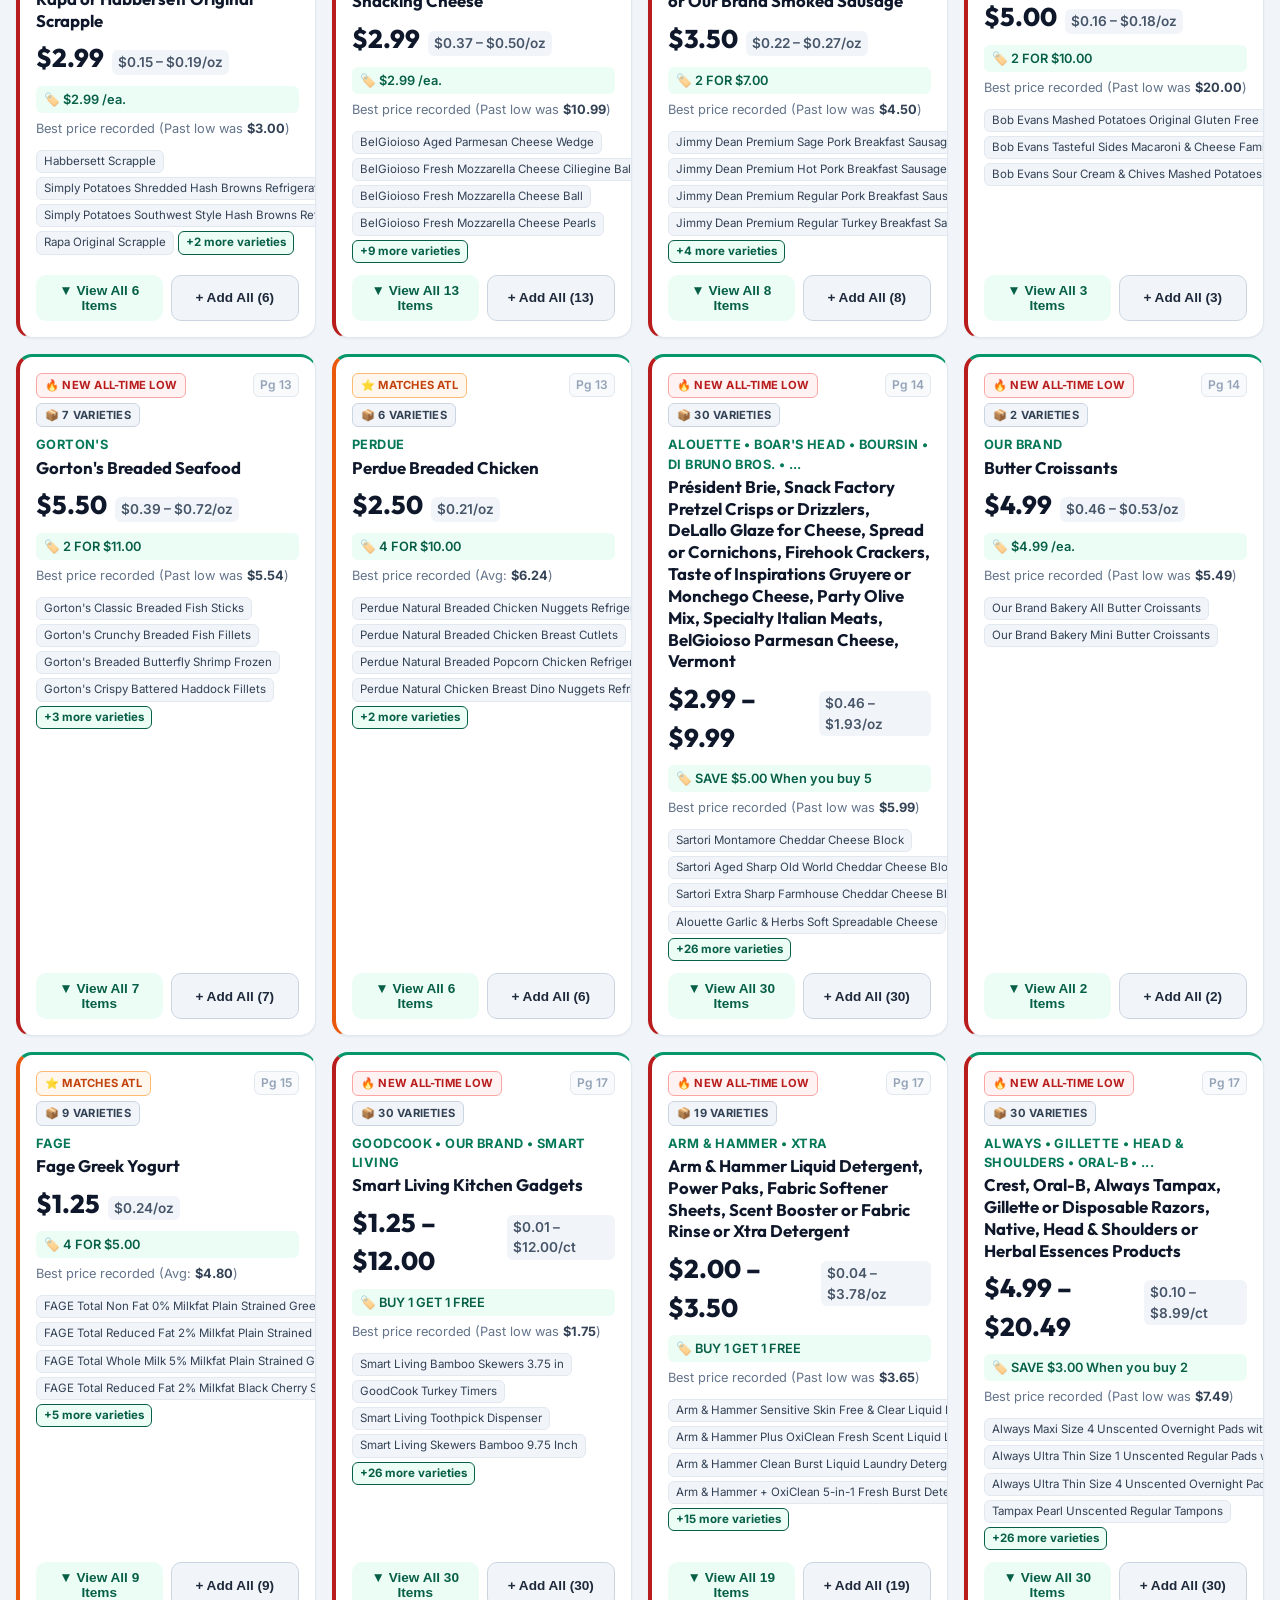
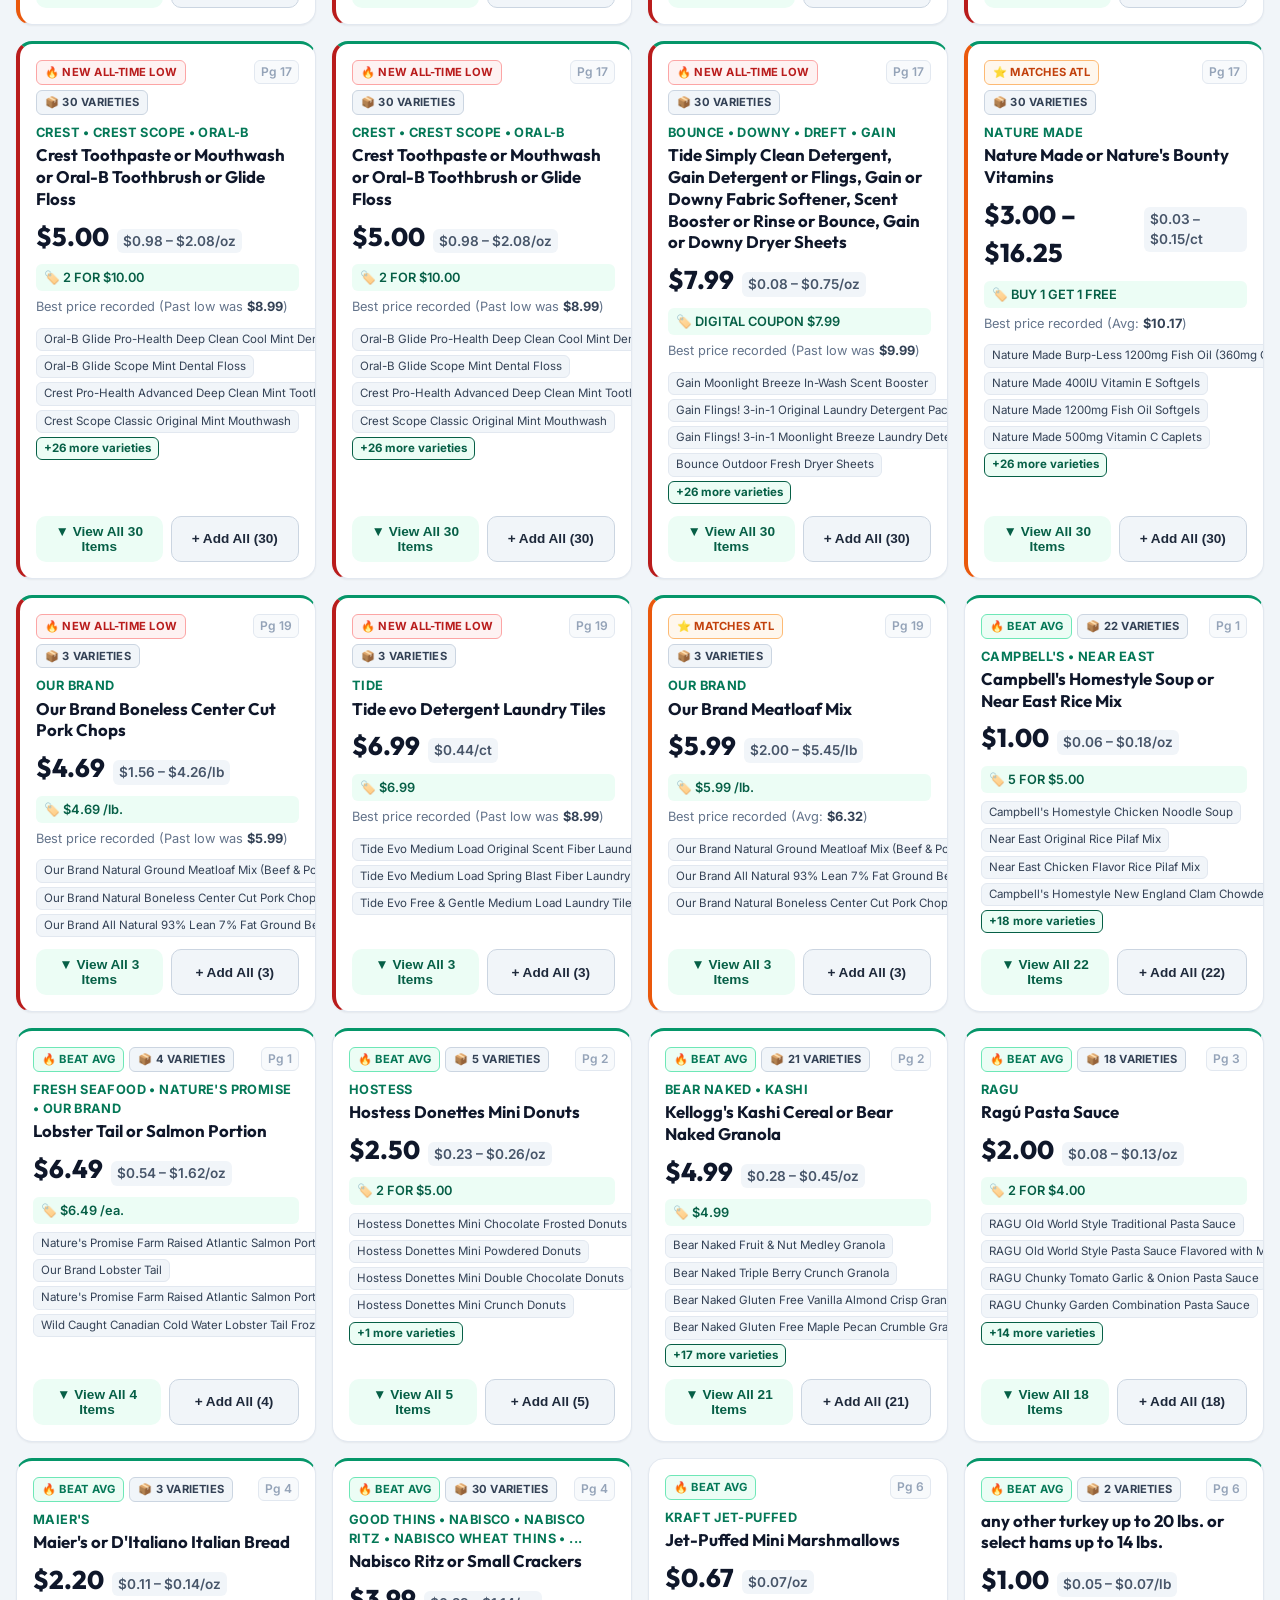
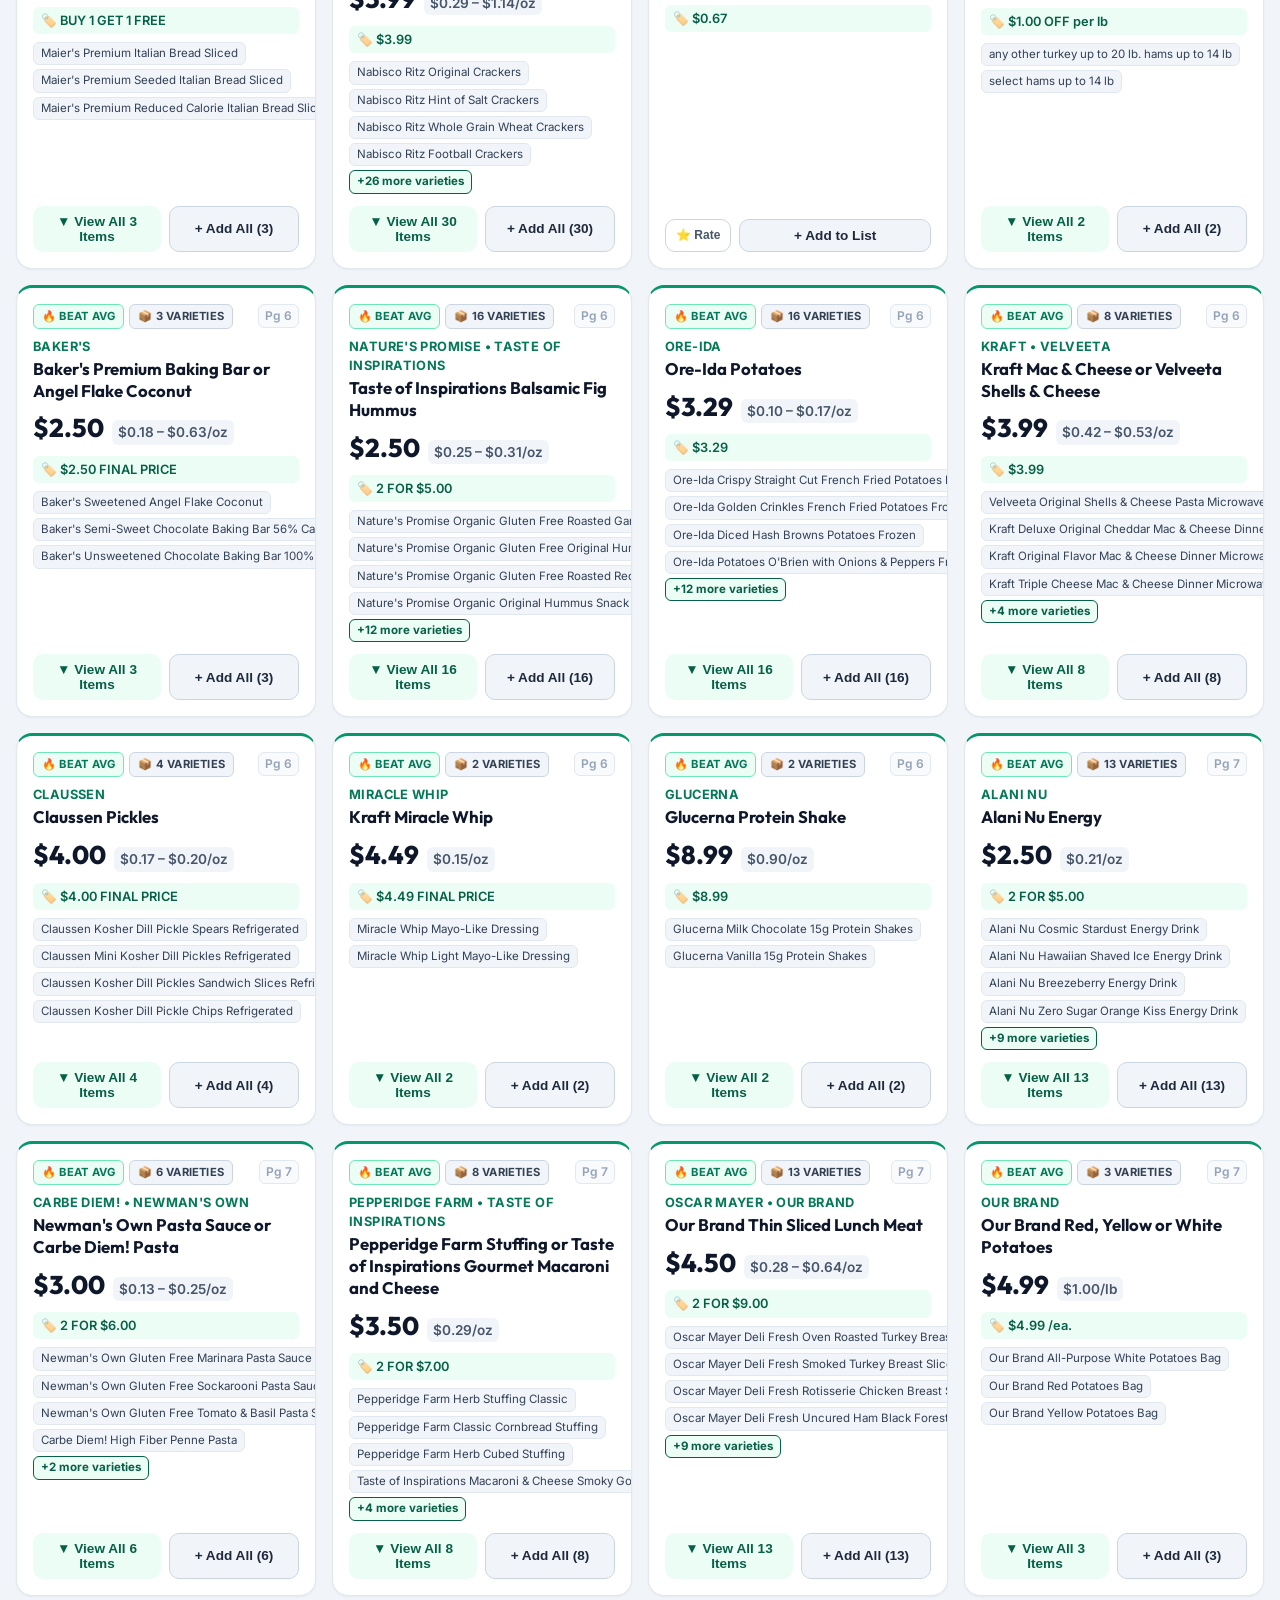
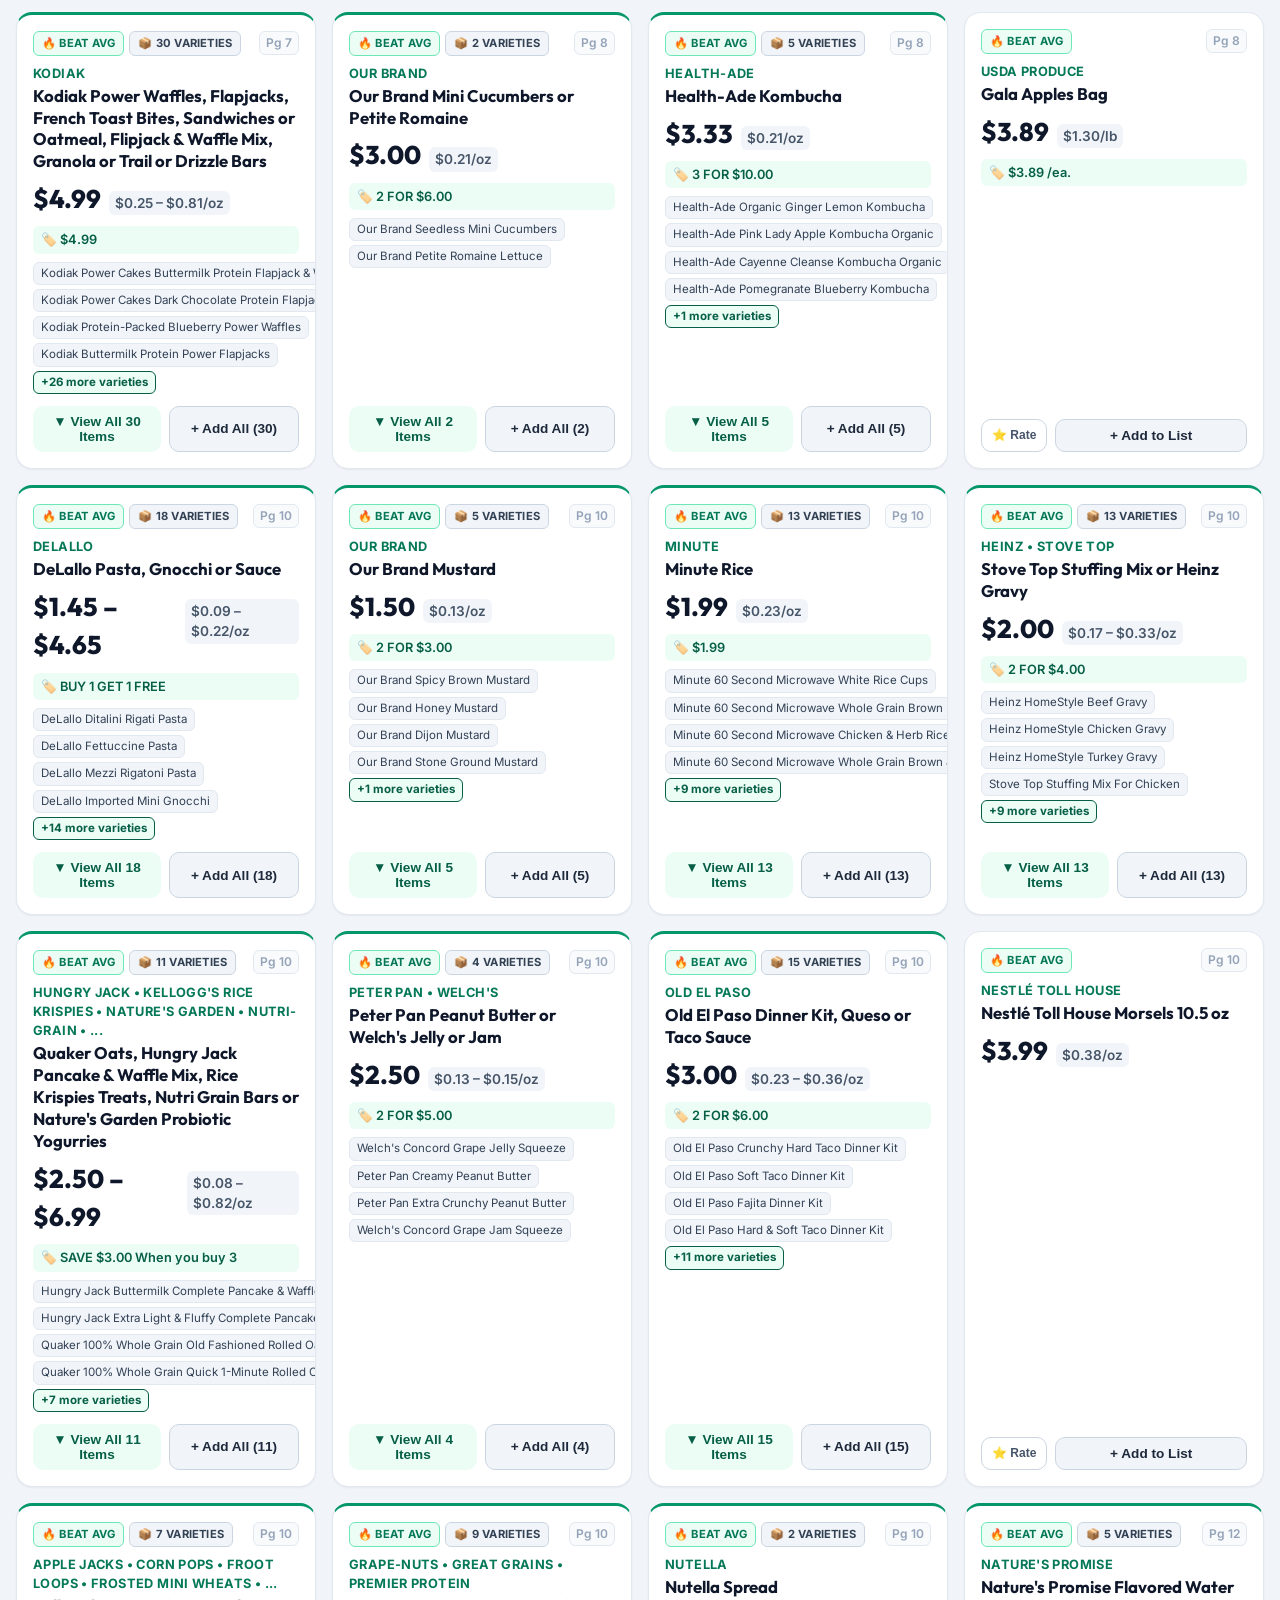
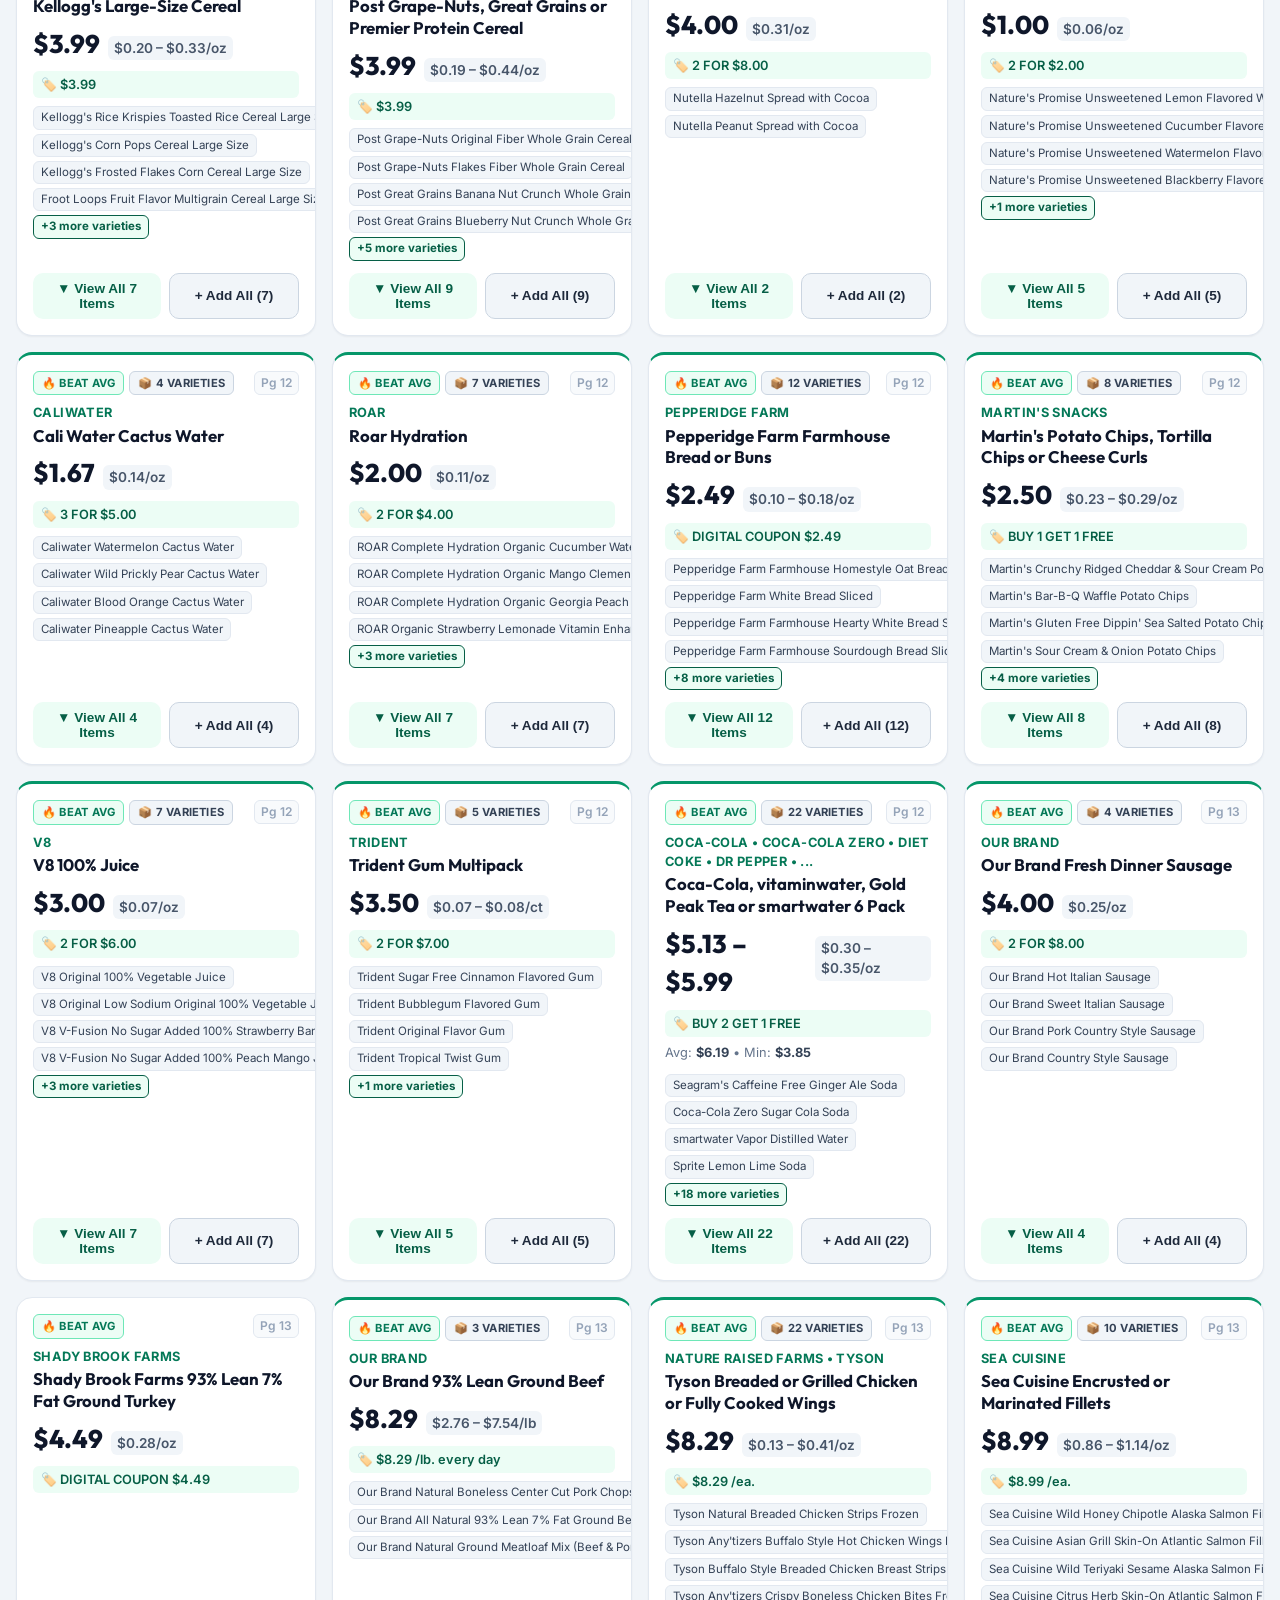
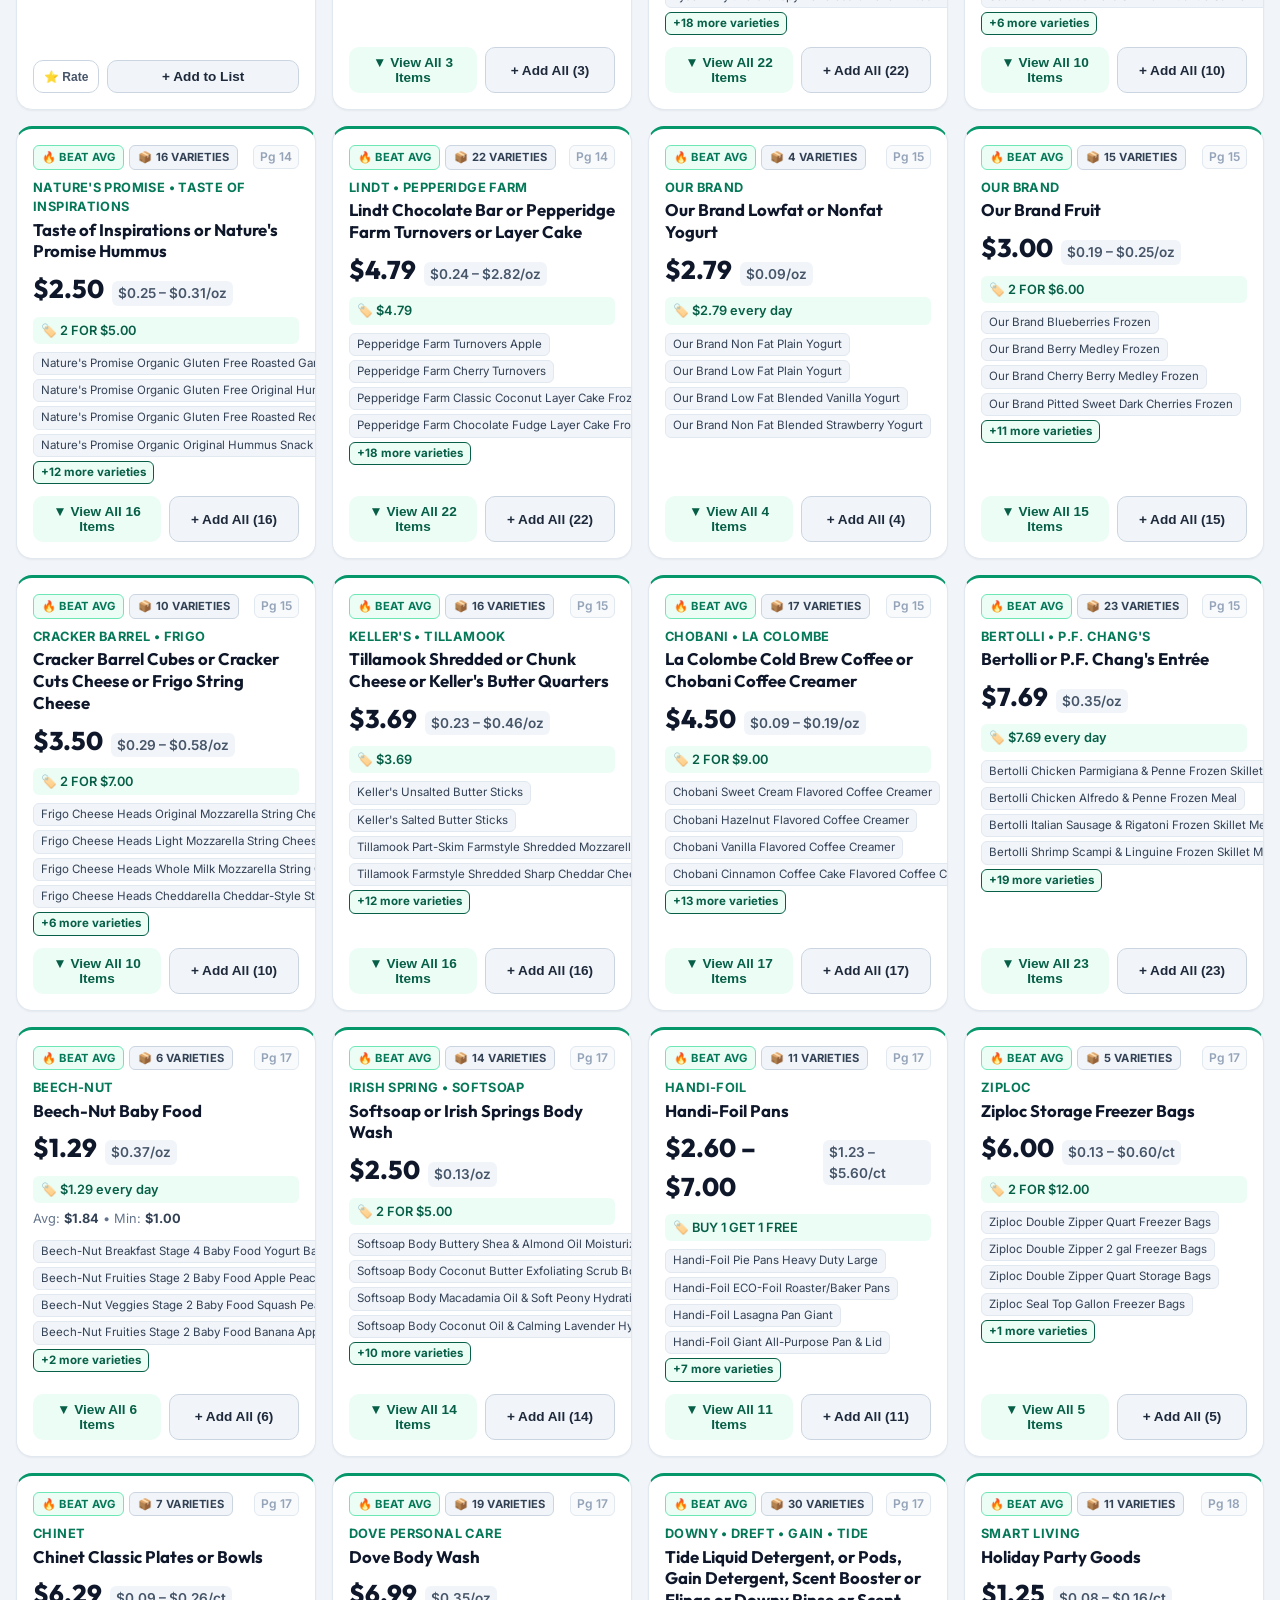
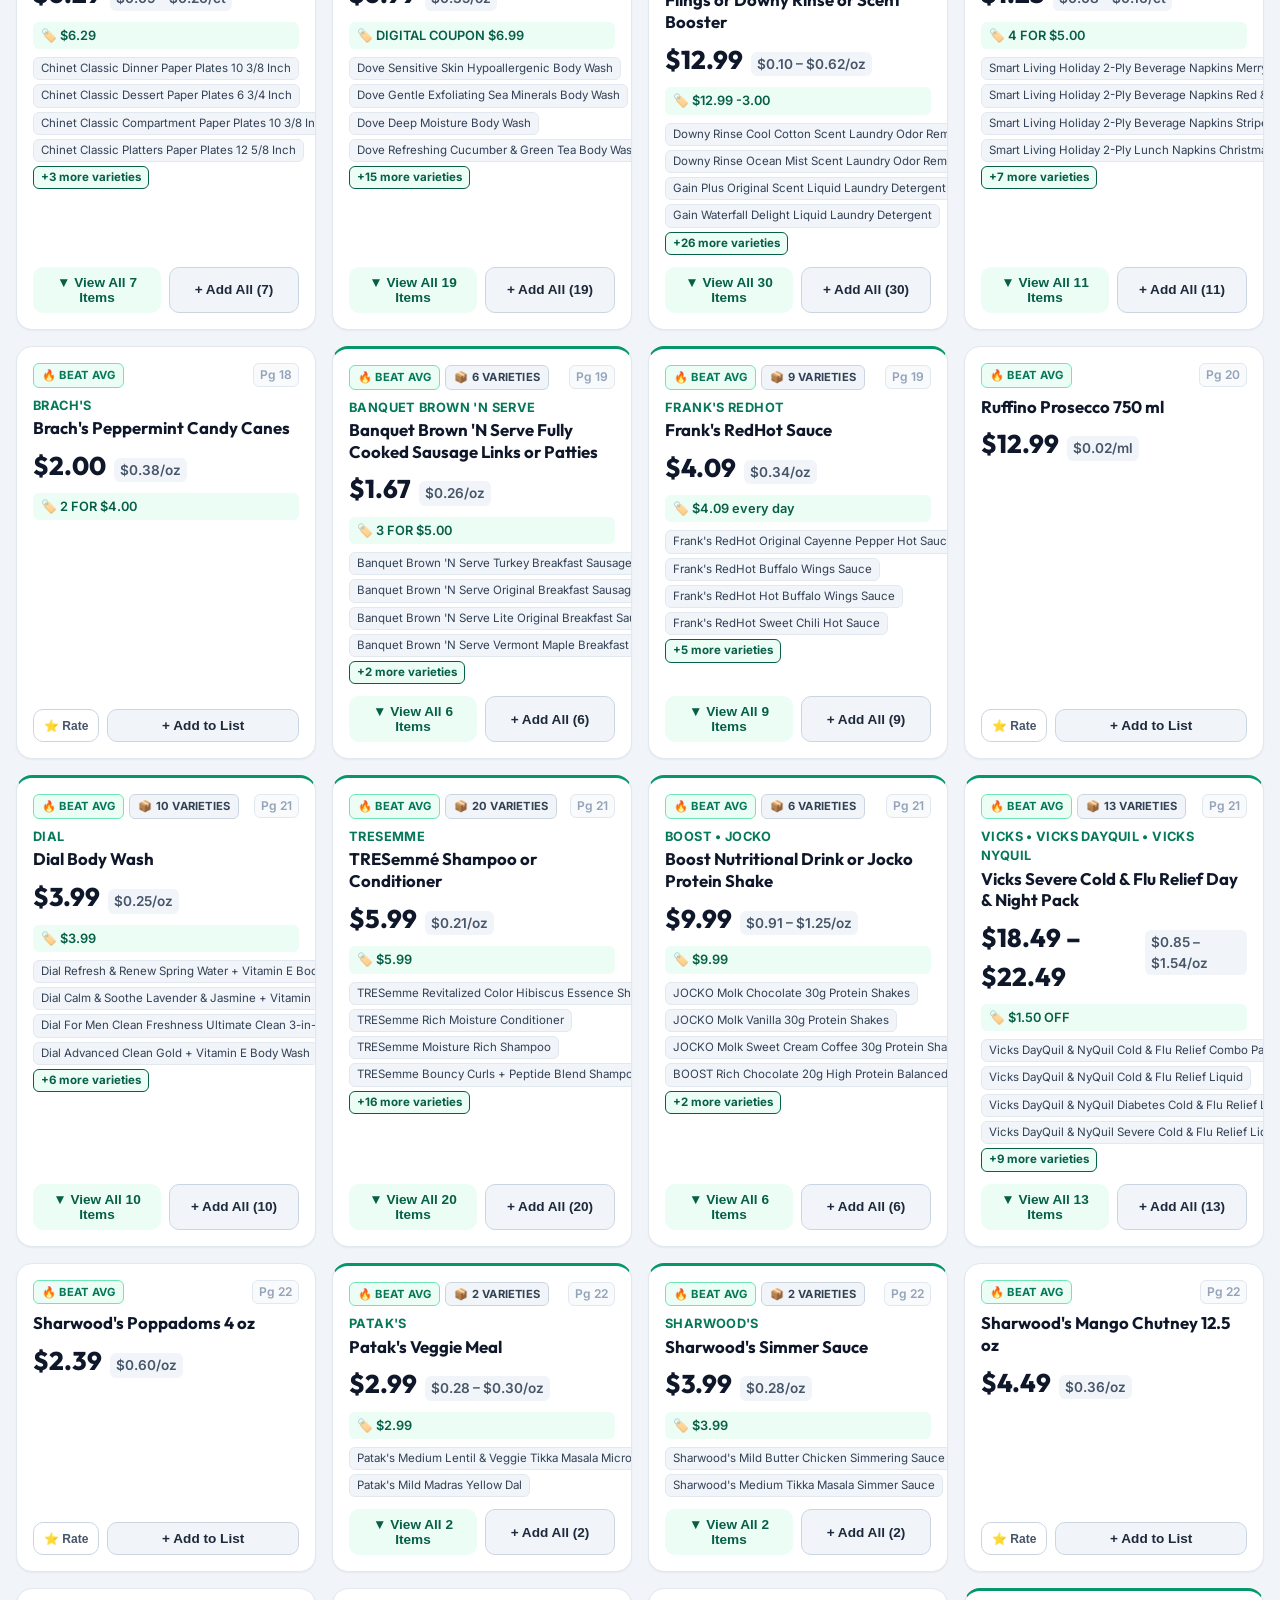
==== commit 34a86bb1: "feat(web): add dedicated Categorize Items tab and deferred click-out reordering" ====
--- a/web/index.html
+++ b/web/index.html
@@ -33,6 +33,17 @@
       </div>
 
       <div class="header-actions">
+        <!-- Navigation Tabs (Weekly Deals vs Categorize Items) -->
+        <nav class="header-nav-tabs">
+          <button id="nav-tab-deals" class="nav-tab active" title="Browse Circular Deals">
+            <span class="tab-icon">🛒</span> Deals Feed
+          </button>
+          <button id="nav-tab-categorize" class="nav-tab" title="Categorize Products & Set Preferences">
+            <span class="tab-icon">🏷️</span> Categorize Items
+            <span id="nav-rated-badge" class="nav-tab-badge">0</span>
+          </button>
+        </nav>
+
         <!-- View Toggle (Grid / Table) -->
         <div class="view-toggle-group">
           <button id="view-grid-btn" class="view-btn active" title="Grid View" aria-label="Grid View">
@@ -55,7 +66,9 @@
 
   <!-- Main Container -->
   <main class="main-content">
-    <!-- Quick Stats Cards Banner -->
+    <!-- Main Deals Feed View -->
+    <div id="deals-feed-view">
+      <!-- Quick Stats Cards Banner -->
     <section class="stats-banner">
       <div class="stat-card" id="stat-all-deals">
         <div class="stat-value" id="stat-total-count">-</div>
@@ -87,7 +100,7 @@
         <div class="sort-box">
           <label for="sort-select" class="sort-label">Sort by:</label>
           <select id="sort-select">
-            <option value="featured">Featured / Best Deals</option>
+            <option value="featured">Featured (Top Deals & Favorites First)</option>
             <option value="unit_price_asc">Unit Price ($/unit: Low to High)</option>
             <option value="price_asc">Price ($: Low to High)</option>
             <option value="price_desc">Price ($: High to Low)</option>
@@ -194,7 +207,83 @@
       <p>Try searching for a different keyword or resetting your active filters.</p>
       <button id="empty-reset-btn" class="btn-primary">Clear Filters</button>
     </div>
-  </main>
+  </div> <!-- End #deals-feed-view -->
+
+  <!-- Dedicated Categorize & Preferences Workspace -->
+  <div id="categorize-view" style="display: none;">
+    <section class="categorize-header-card">
+      <div class="categorize-header-left">
+        <h2>🏷️ Categorize Items & Set Preferences</h2>
+        <p class="categorize-subtitle">
+          Tag products as <strong>❤️ Love</strong> to bubble their sales to the top, <strong>🎁 Giveaway</strong> to highlight freebies, or <strong>🚫 Hide</strong> to remove items you don't eat.
+        </p>
+      </div>
+      <div class="categorize-stats-row">
+        <div class="pref-stat-chip stat-loved" id="pref-stat-loved">❤️ Favorites: <span>0</span></div>
+        <div class="pref-stat-chip stat-giveaway" id="pref-stat-giveaway">🎁 Giveaways: <span>0</span></div>
+        <div class="pref-stat-chip stat-hidden" id="pref-stat-hidden">🚫 Hidden: <span>0</span></div>
+        <div class="pref-stat-chip stat-unrated" id="pref-stat-unrated">⚡ Unrated: <span>0</span></div>
+      </div>
+    </section>
+
+    <!-- Categorization Controls & Filter Bar -->
+    <section class="controls-card categorize-controls">
+      <div class="search-row">
+        <div class="search-box">
+          <svg class="search-icon" width="20" height="20" viewBox="0 0 24 24" fill="none" stroke="currentColor" stroke-width="2"><circle cx="11" cy="11" r="8"></circle><line x1="21" y1="21" x2="16.65" y2="16.65"></line></svg>
+          <input type="text" id="categorize-search-input" placeholder="Search product name, brand, or flavor to categorize..." autocomplete="off" />
+          <button id="categorize-search-clear" class="clear-btn" title="Clear Search" style="display: none;">✕</button>
+        </div>
+        <div class="sort-box">
+          <label for="categorize-sort-select" class="sort-label">Sort by:</label>
+          <select id="categorize-sort-select">
+            <option value="name_asc">Product Name (A–Z)</option>
+            <option value="category">Category</option>
+            <option value="price_asc">Current Deal Price ($ Low–High)</option>
+            <option value="unrated_first">⚡ Unrated First</option>
+            <option value="rated_first">⭐ Rated First</option>
+          </select>
+        </div>
+      </div>
+
+      <div class="filter-chips-row">
+        <button class="filter-chip active" data-cat-status="all">
+          All Products (<span id="cat-count-all">0</span>)
+        </button>
+        <button class="filter-chip" data-cat-status="unrated">
+          ⚡ Unrated (<span id="cat-count-unrated">0</span>)
+        </button>
+        <button class="filter-chip" data-cat-status="love">
+          ❤️ Favorites (<span id="cat-count-love">0</span>)
+        </button>
+        <button class="filter-chip" data-cat-status="giveaway">
+          🎁 Giveaways (<span id="cat-count-giveaway">0</span>)
+        </button>
+        <button class="filter-chip" data-cat-status="hide">
+          🚫 Hidden (<span id="cat-count-hide">0</span>)
+        </button>
+      </div>
+
+      <div class="categories-bar-wrapper">
+        <div class="categories-bar" id="categorize-category-pills">
+          <button class="cat-pill active" data-cat-dept="ALL">All Categories</button>
+        </div>
+      </div>
+    </section>
+
+    <!-- Categorize Items List -->
+    <section class="categorize-list-container">
+      <div class="categorize-list-header">
+        <div id="categorize-count-text">Showing products...</div>
+        <button id="categorize-clear-all-btn" class="reset-link" style="color:#b91c1c;">Reset all preferences</button>
+      </div>
+      <div id="categorize-items-list" class="categorize-grid"></div>
+      <div id="categorize-empty-state" class="state-container" style="display: none; padding: 40px 20px;">
+        <p>No products match your current search or filter.</p>
+      </div>
+    </section>
+  </div>
+</main>
 
   <!-- Shopping List Drawer / Slide-Over Modal -->
   <div id="shopping-list-backdrop" class="drawer-backdrop"></div>
--- a/web/styles.css
+++ b/web/styles.css
@@ -150,6 +150,58 @@
   display: flex;
   align-items: center;
   gap: 10px;
+}
+
+/* Header Nav Tabs */
+.header-nav-tabs {
+  display: flex;
+  align-items: center;
+  background: rgba(0, 0, 0, 0.25);
+  padding: 3px;
+  border-radius: var(--radius-md);
+  gap: 2px;
+}
+
+.nav-tab {
+  background: transparent;
+  border: none;
+  color: var(--primary-100);
+  font-size: 0.82rem;
+  font-weight: 600;
+  padding: 6px 12px;
+  border-radius: var(--radius-sm);
+  cursor: pointer;
+  display: inline-flex;
+  align-items: center;
+  gap: 6px;
+  transition: all 0.15s ease;
+  white-space: nowrap;
+}
+
+.nav-tab:hover {
+  color: white;
+  background: rgba(255, 255, 255, 0.1);
+}
+
+.nav-tab.active {
+  background: white;
+  color: var(--primary-900);
+  font-weight: 700;
+  box-shadow: var(--shadow-sm);
+}
+
+.nav-tab-badge {
+  background: var(--primary-700);
+  color: white;
+  font-size: 0.68rem;
+  font-weight: 700;
+  padding: 1px 6px;
+  border-radius: 10px;
+}
+
+.nav-tab.active .nav-tab-badge {
+  background: var(--primary-100);
+  color: var(--primary-900);
 }
 
 /* View Toggle */
@@ -1461,6 +1513,219 @@
   padding: 24px 16px;
   font-size: 0.75rem;
   color: var(--slate-400);
+}
+
+/* Categorize Items Workspace */
+.categorize-header-card {
+  background: white;
+  border: 1px solid var(--slate-200);
+  border-radius: var(--radius-lg);
+  padding: 20px 24px;
+  margin-bottom: 16px;
+  box-shadow: var(--shadow-sm);
+  display: flex;
+  flex-direction: column;
+  gap: 14px;
+}
+
+.categorize-header-left h2 {
+  font-size: 1.25rem;
+  font-weight: 700;
+  color: var(--slate-900);
+  margin-bottom: 4px;
+}
+
+.categorize-subtitle {
+  font-size: 0.85rem;
+  color: var(--slate-600);
+  line-height: 1.4;
+}
+
+.categorize-stats-row {
+  display: flex;
+  gap: 10px;
+  flex-wrap: wrap;
+}
+
+.pref-stat-chip {
+  font-size: 0.78rem;
+  font-weight: 700;
+  padding: 4px 10px;
+  border-radius: var(--radius-full);
+  display: inline-flex;
+  align-items: center;
+  gap: 4px;
+}
+
+.pref-stat-chip.stat-loved {
+  background: #fee2e2;
+  color: #b91c1c;
+  border: 1px solid #fca5a5;
+}
+
+.pref-stat-chip.stat-giveaway {
+  background: #ede9fe;
+  color: #6d28d9;
+  border: 1px solid #c4b5fd;
+}
+
+.pref-stat-chip.stat-hidden {
+  background: #f1f5f9;
+  color: #64748b;
+  border: 1px solid #cbd5e1;
+}
+
+.pref-stat-chip.stat-unrated {
+  background: #fef9c3;
+  color: #854d0e;
+  border: 1px solid #fde047;
+}
+
+.categorize-list-container {
+  margin-top: 16px;
+}
+
+.categorize-list-header {
+  display: flex;
+  justify-content: space-between;
+  align-items: center;
+  margin-bottom: 12px;
+  font-size: 0.85rem;
+  font-weight: 600;
+  color: var(--slate-700);
+}
+
+.categorize-grid {
+  display: grid;
+  grid-template-columns: repeat(auto-fill, minmax(320px, 1fr));
+  gap: 10px;
+}
+
+.categorize-item-card {
+  background: white;
+  border: 1px solid var(--slate-200);
+  border-radius: var(--radius-md);
+  padding: 12px 14px;
+  display: flex;
+  flex-direction: column;
+  justify-content: space-between;
+  gap: 10px;
+  transition: all 0.15s ease;
+  box-shadow: 0 1px 2px rgba(0, 0, 0, 0.04);
+}
+
+.categorize-item-card:hover {
+  border-color: var(--slate-300);
+  box-shadow: var(--shadow-sm);
+}
+
+.categorize-item-card.is-loved {
+  border-color: #fca5a5;
+  background: #fffafa;
+}
+
+.categorize-item-card.is-giveaway {
+  border-color: #c4b5fd;
+  background: #faf8ff;
+}
+
+.categorize-item-card.is-hidden {
+  border-color: #cbd5e1;
+  background: #f8fafc;
+  opacity: 0.75;
+}
+
+.cat-card-top {
+  display: flex;
+  justify-content: space-between;
+  align-items: flex-start;
+  gap: 8px;
+}
+
+.cat-item-name {
+  font-size: 0.9rem;
+  font-weight: 700;
+  color: var(--slate-900);
+  line-height: 1.25;
+}
+
+.cat-item-brand {
+  font-size: 0.75rem;
+  color: var(--slate-500);
+  text-transform: uppercase;
+  margin-top: 2px;
+}
+
+.cat-card-sub {
+  display: flex;
+  align-items: center;
+  justify-content: space-between;
+  font-size: 0.75rem;
+  color: var(--slate-500);
+  margin-top: 4px;
+}
+
+.cat-deal-price {
+  font-family: var(--font-heading);
+  font-weight: 700;
+  color: var(--slate-900);
+}
+
+.cat-card-actions {
+  display: flex;
+  align-items: center;
+  justify-content: space-between;
+  padding-top: 8px;
+  border-top: 1px solid var(--slate-100);
+}
+
+.cat-btn-group {
+  display: flex;
+  gap: 4px;
+  width: 100%;
+}
+
+.cat-rate-btn {
+  flex: 1;
+  padding: 6px 8px;
+  border: 1px solid var(--slate-200);
+  border-radius: var(--radius-sm);
+  background: var(--slate-50);
+  color: var(--slate-700);
+  font-size: 0.75rem;
+  font-weight: 600;
+  cursor: pointer;
+  transition: all 0.15s ease;
+  display: inline-flex;
+  align-items: center;
+  justify-content: center;
+  gap: 4px;
+}
+
+.cat-rate-btn:hover {
+  background: white;
+  border-color: var(--slate-300);
+}
+
+.cat-rate-btn.btn-love.active {
+  background: #fee2e2;
+  color: #b91c1c;
+  border-color: #fca5a5;
+  font-weight: 700;
+}
+
+.cat-rate-btn.btn-giveaway.active {
+  background: #ede9fe;
+  color: #6d28d9;
+  border-color: #c4b5fd;
+  font-weight: 700;
+}
+
+.cat-rate-btn.btn-hide.active {
+  background: #e2e8f0;
+  color: #475569;
+  border-color: #cbd5e1;
+  font-weight: 700;
 }
 
 /* Mobile Responsiveness */
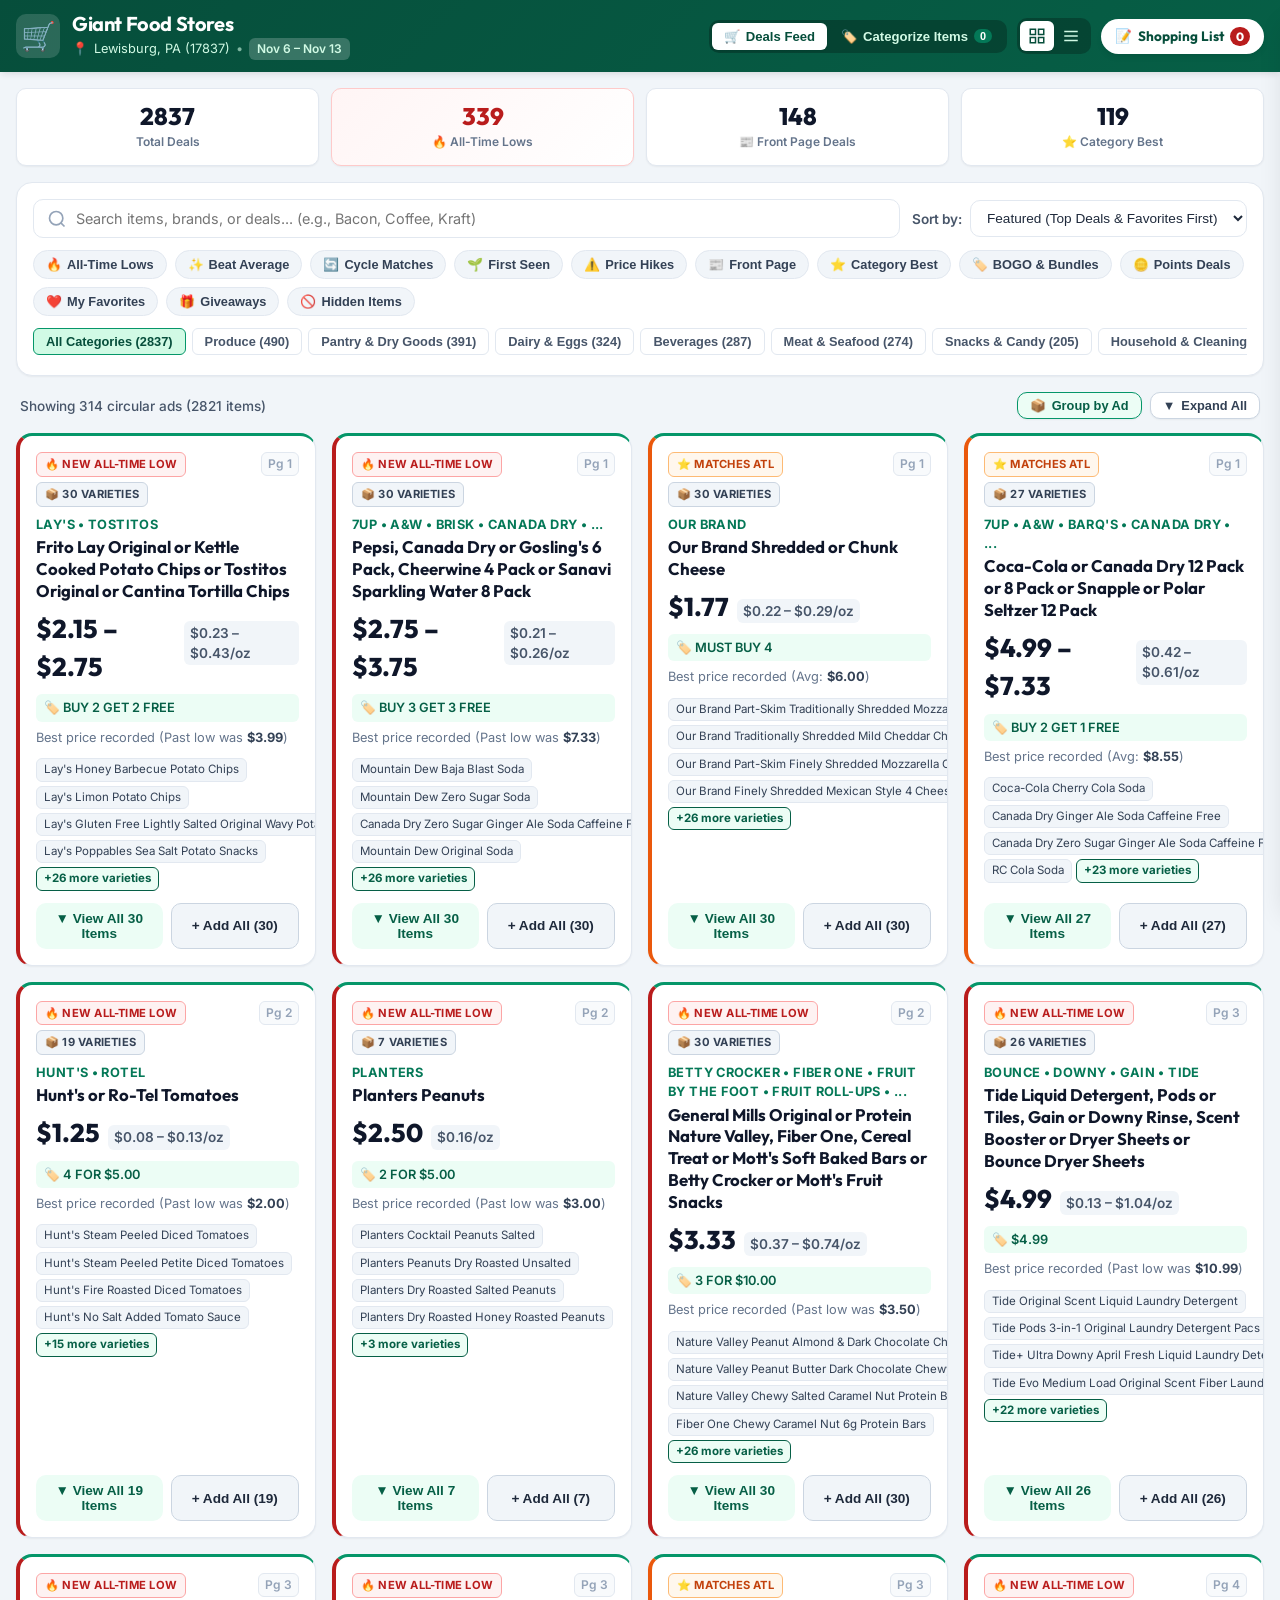
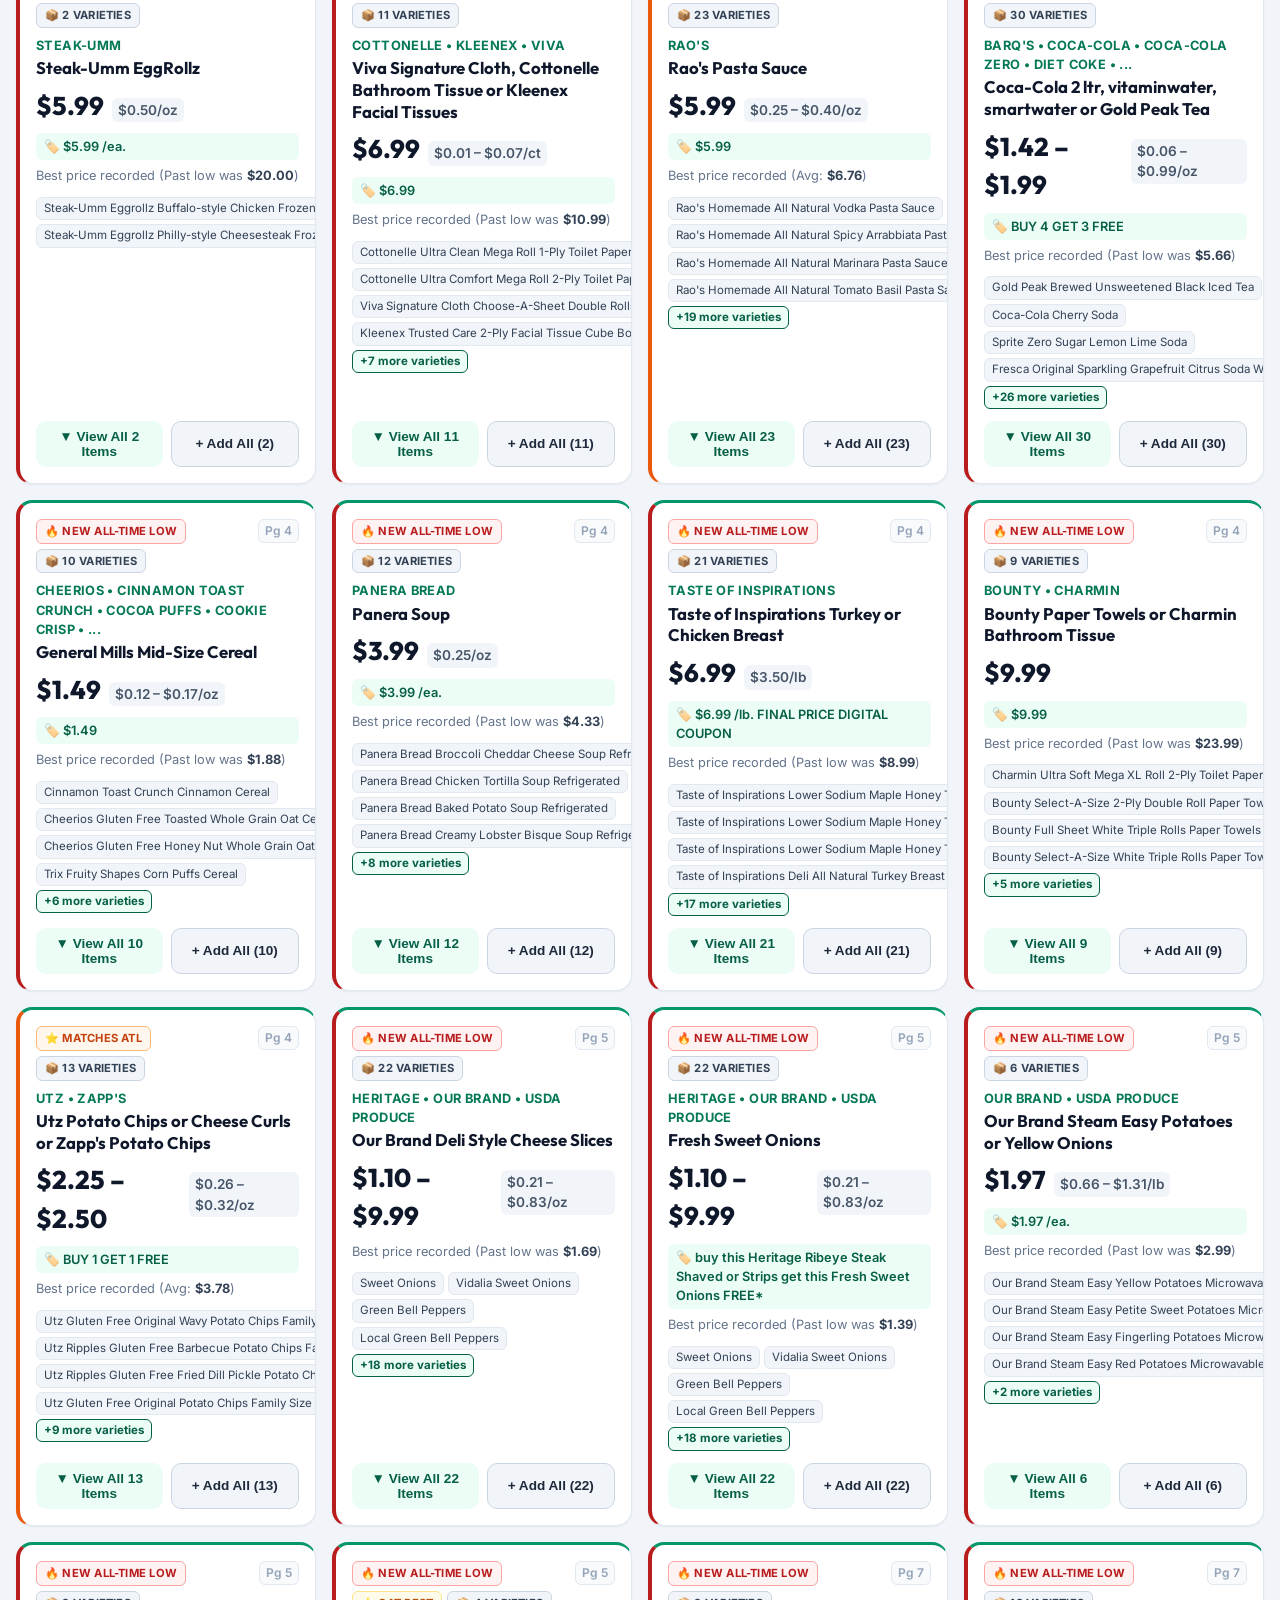
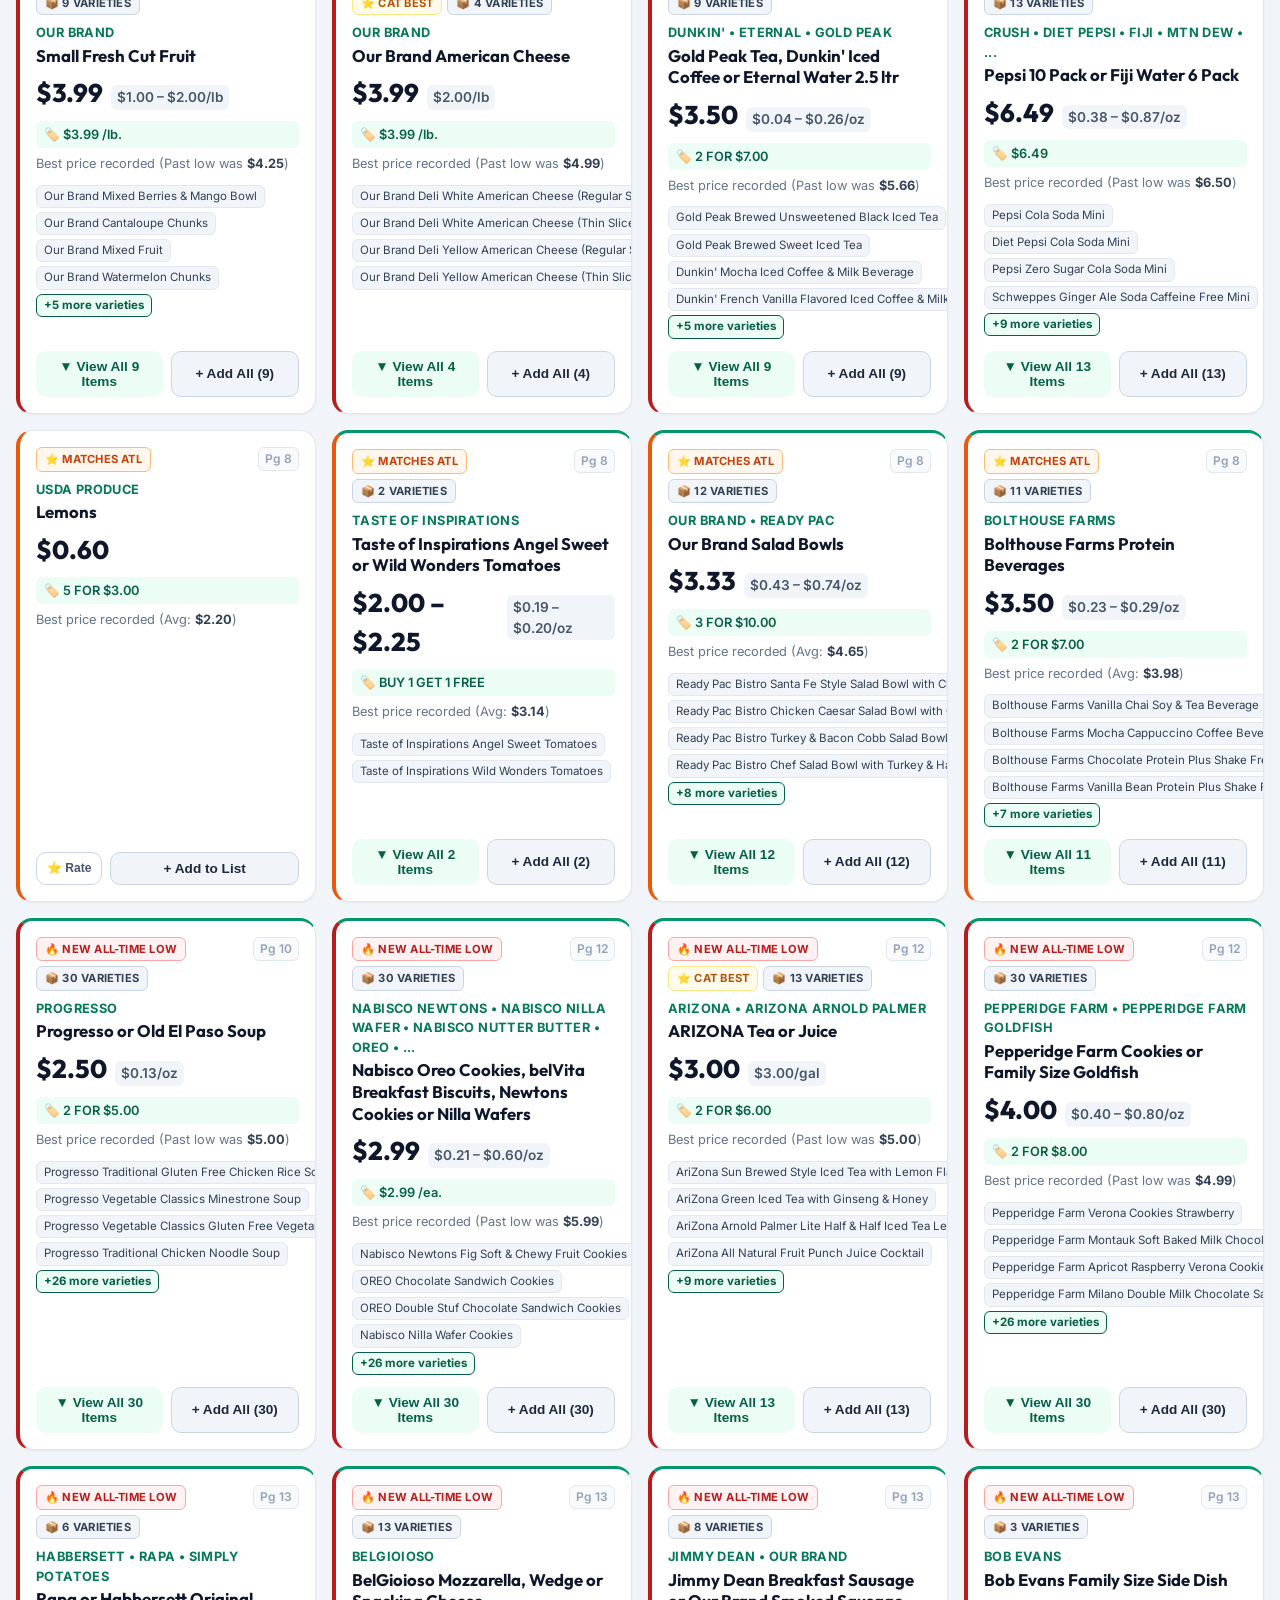
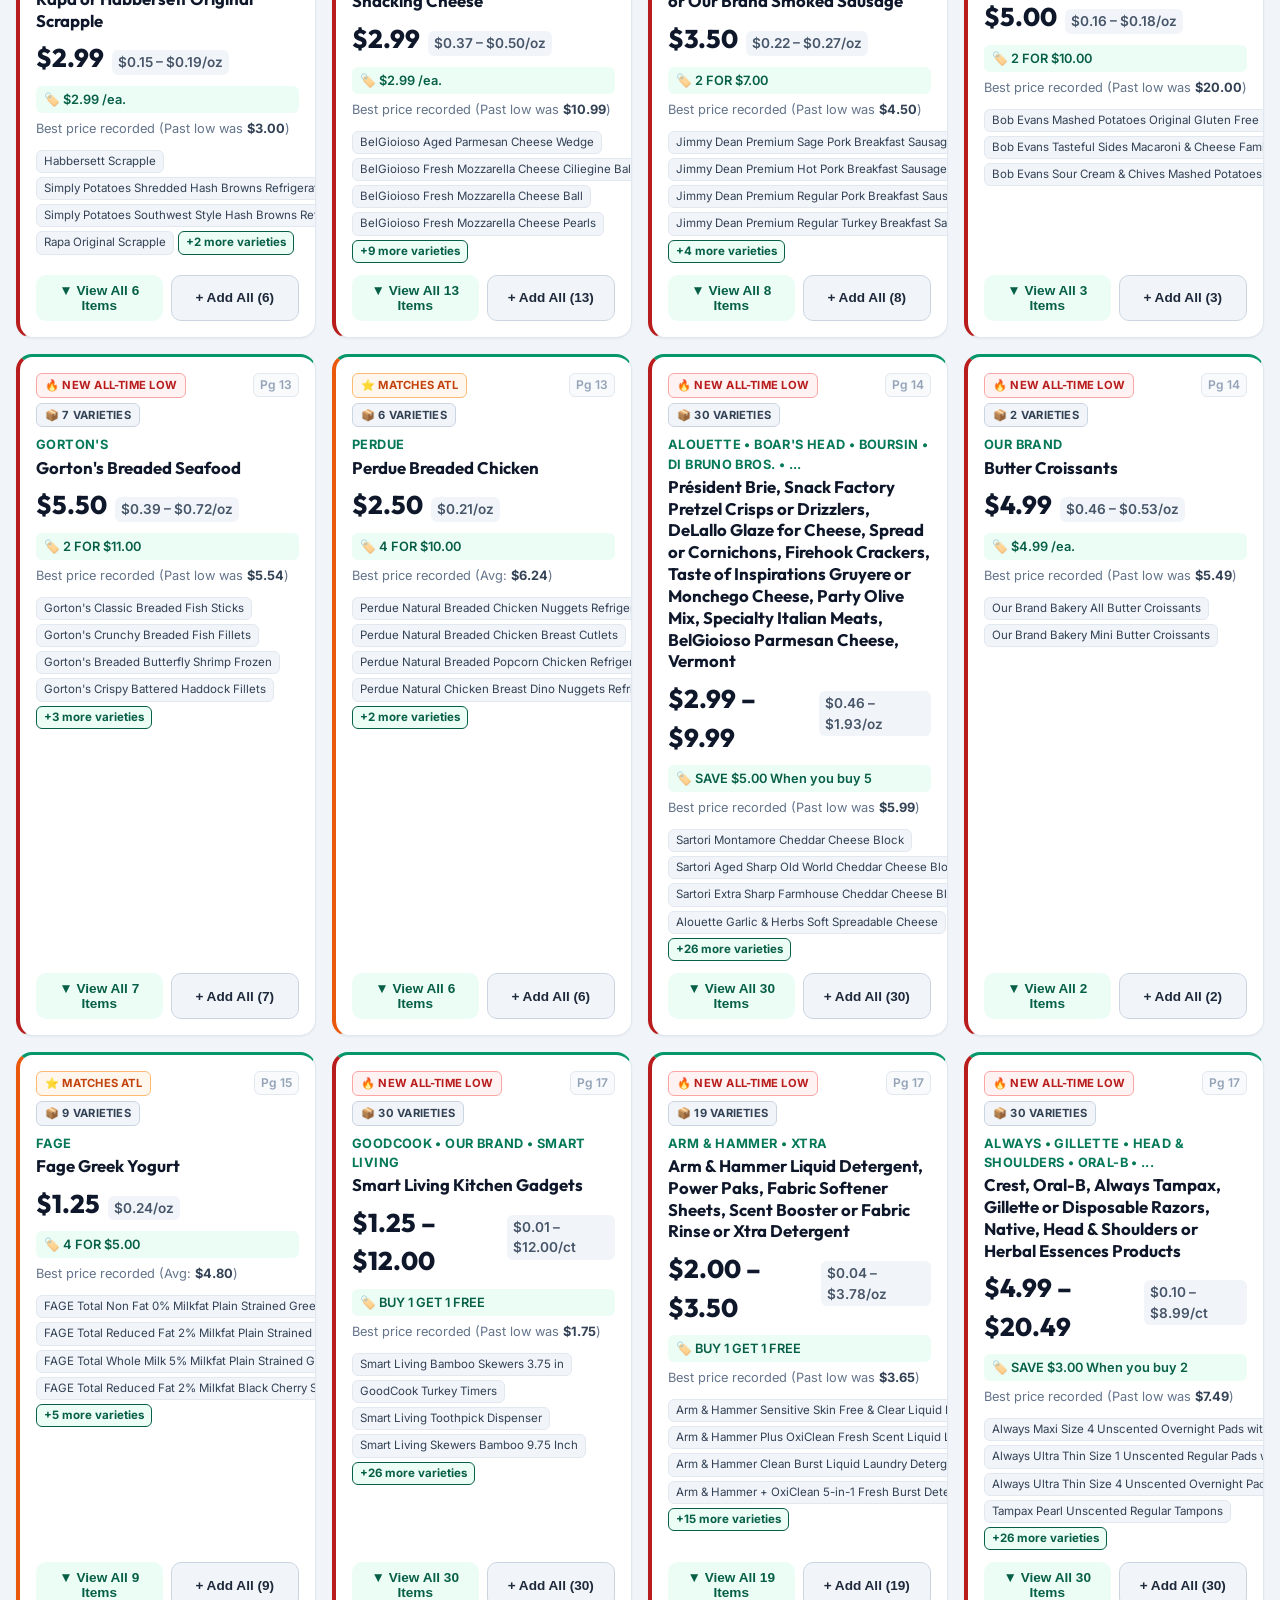
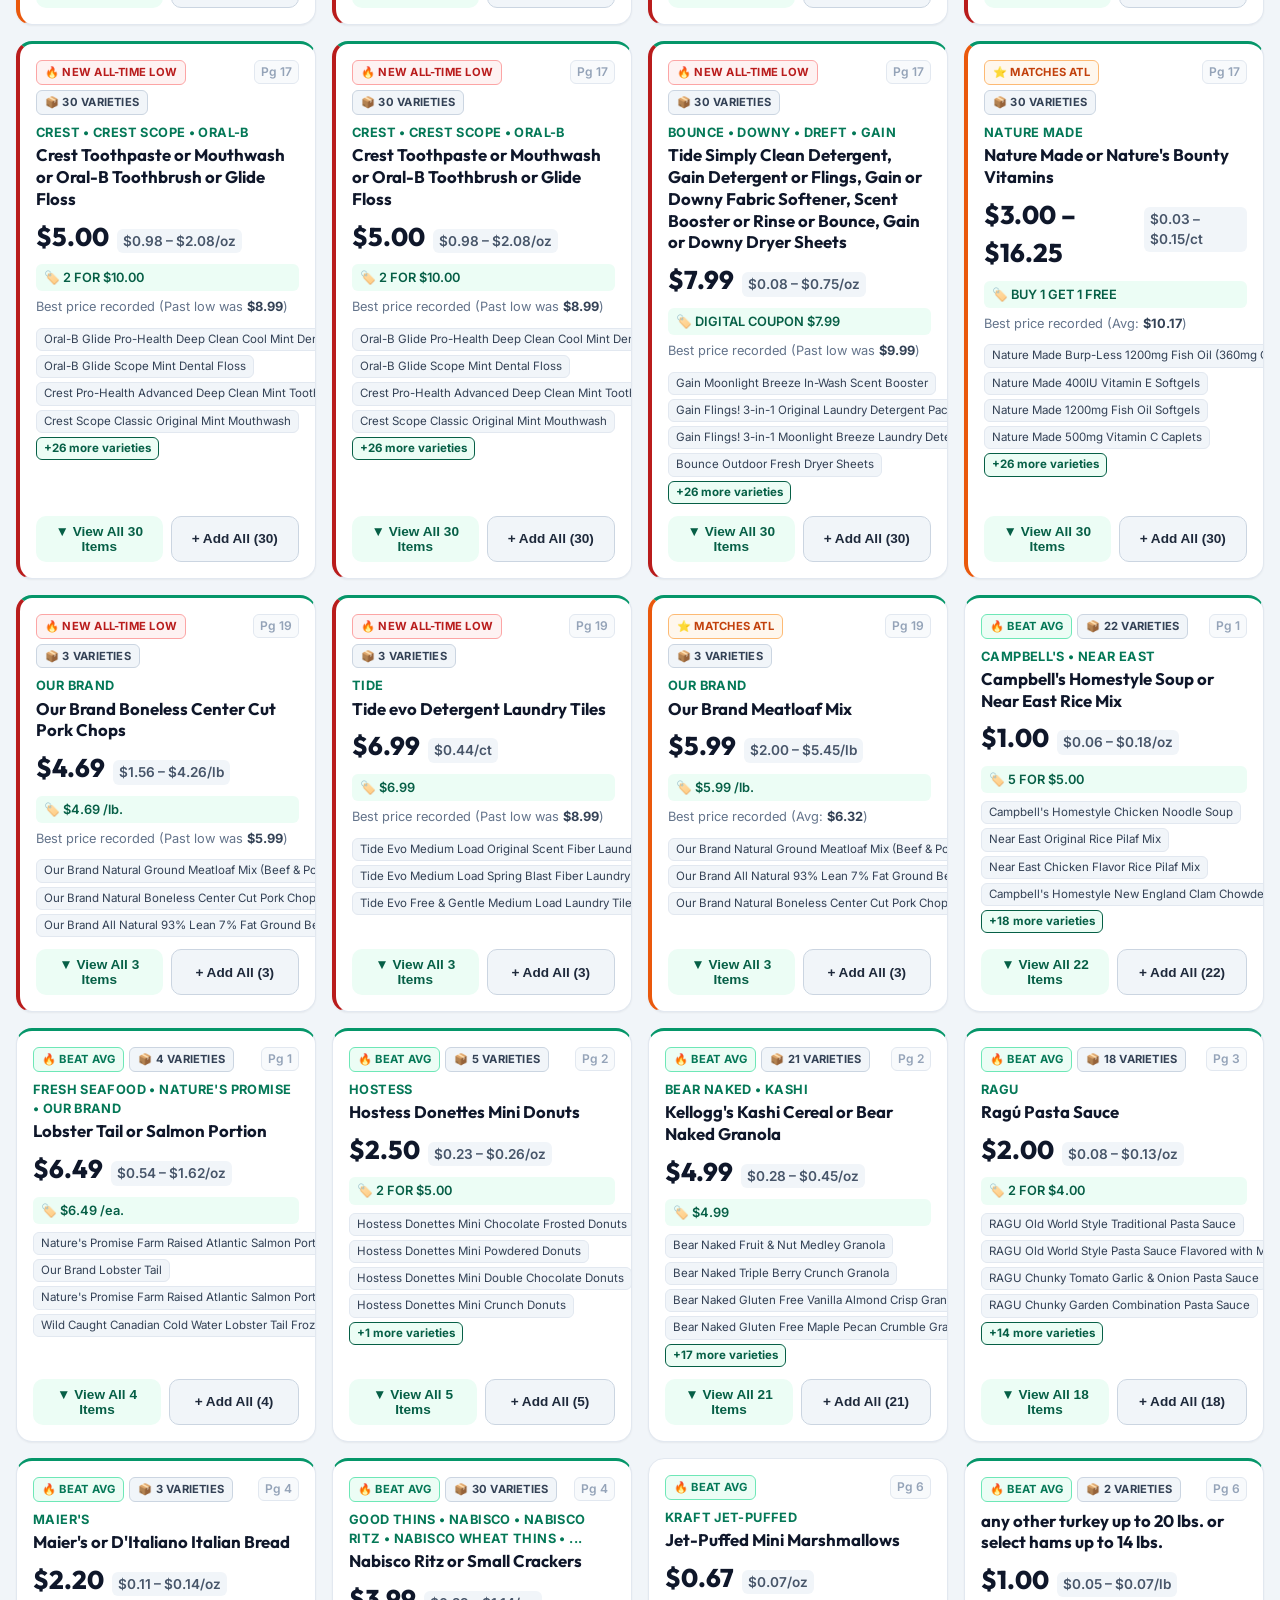
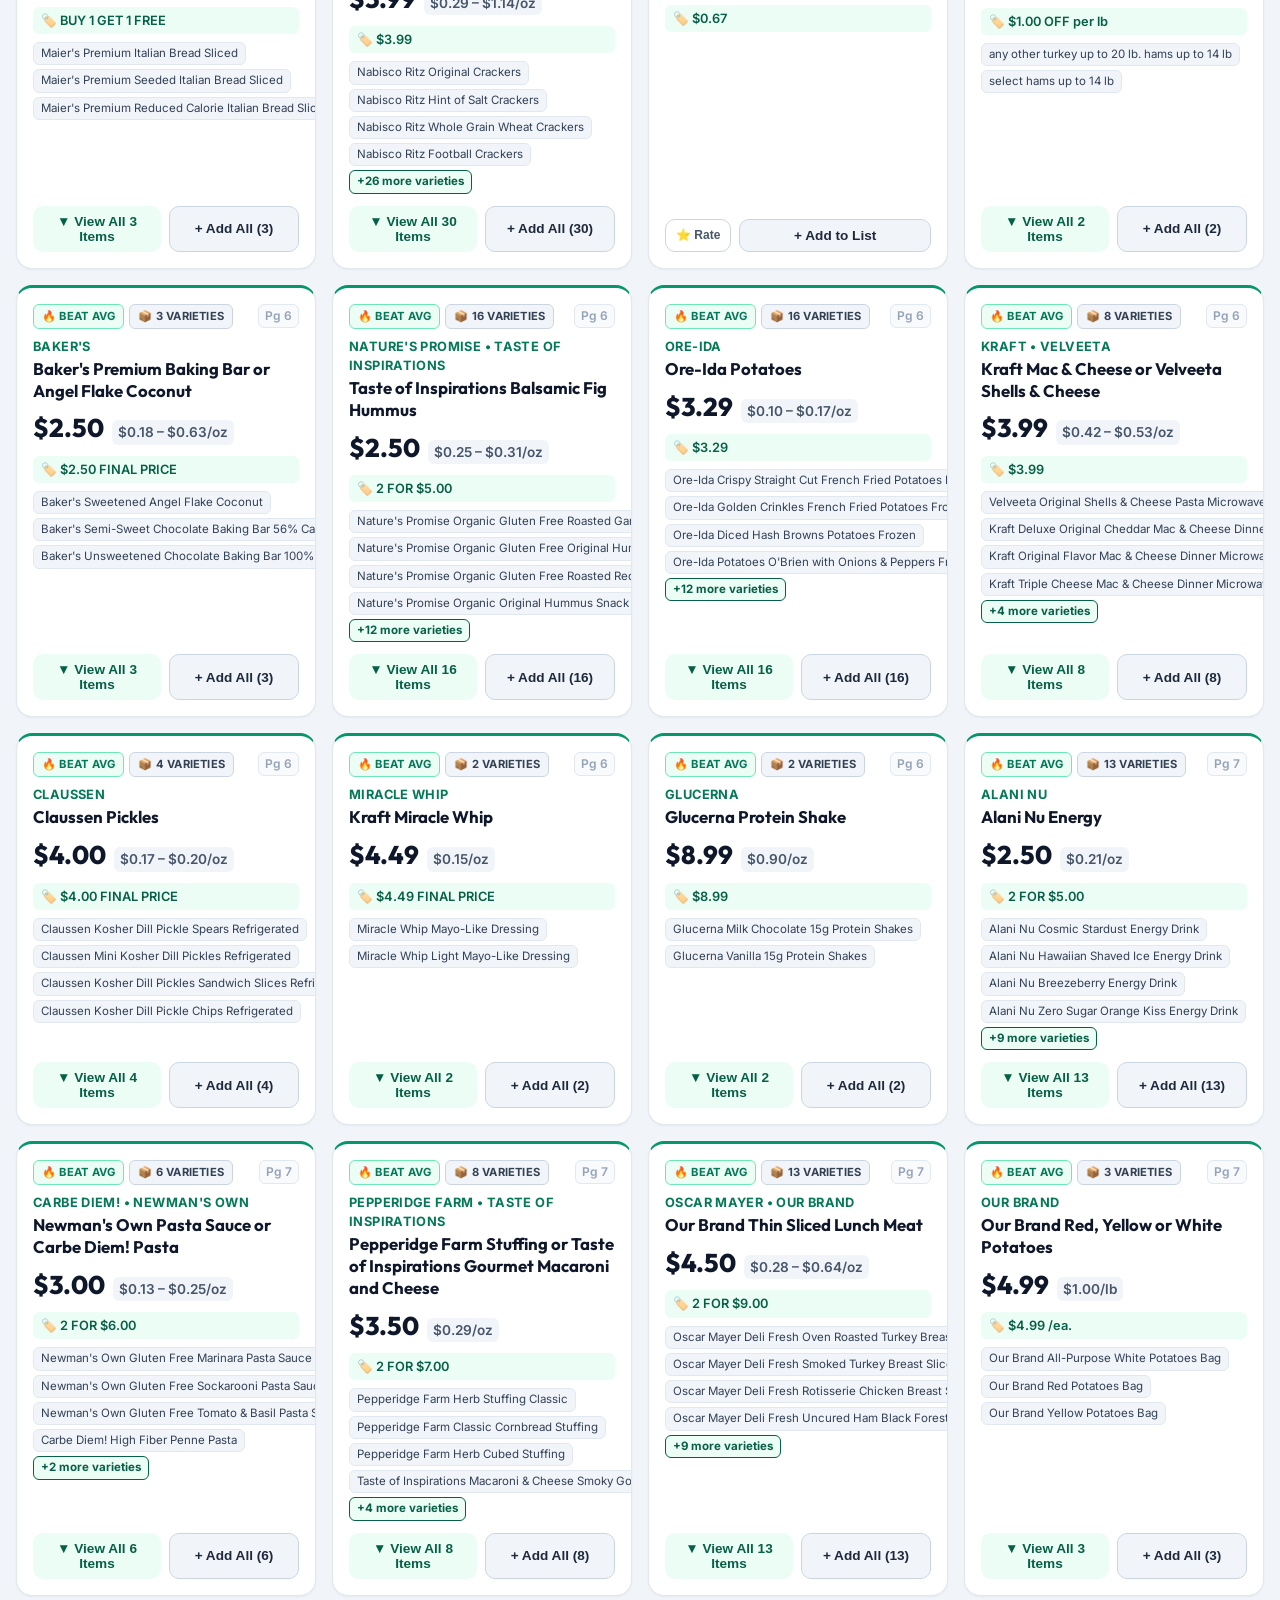
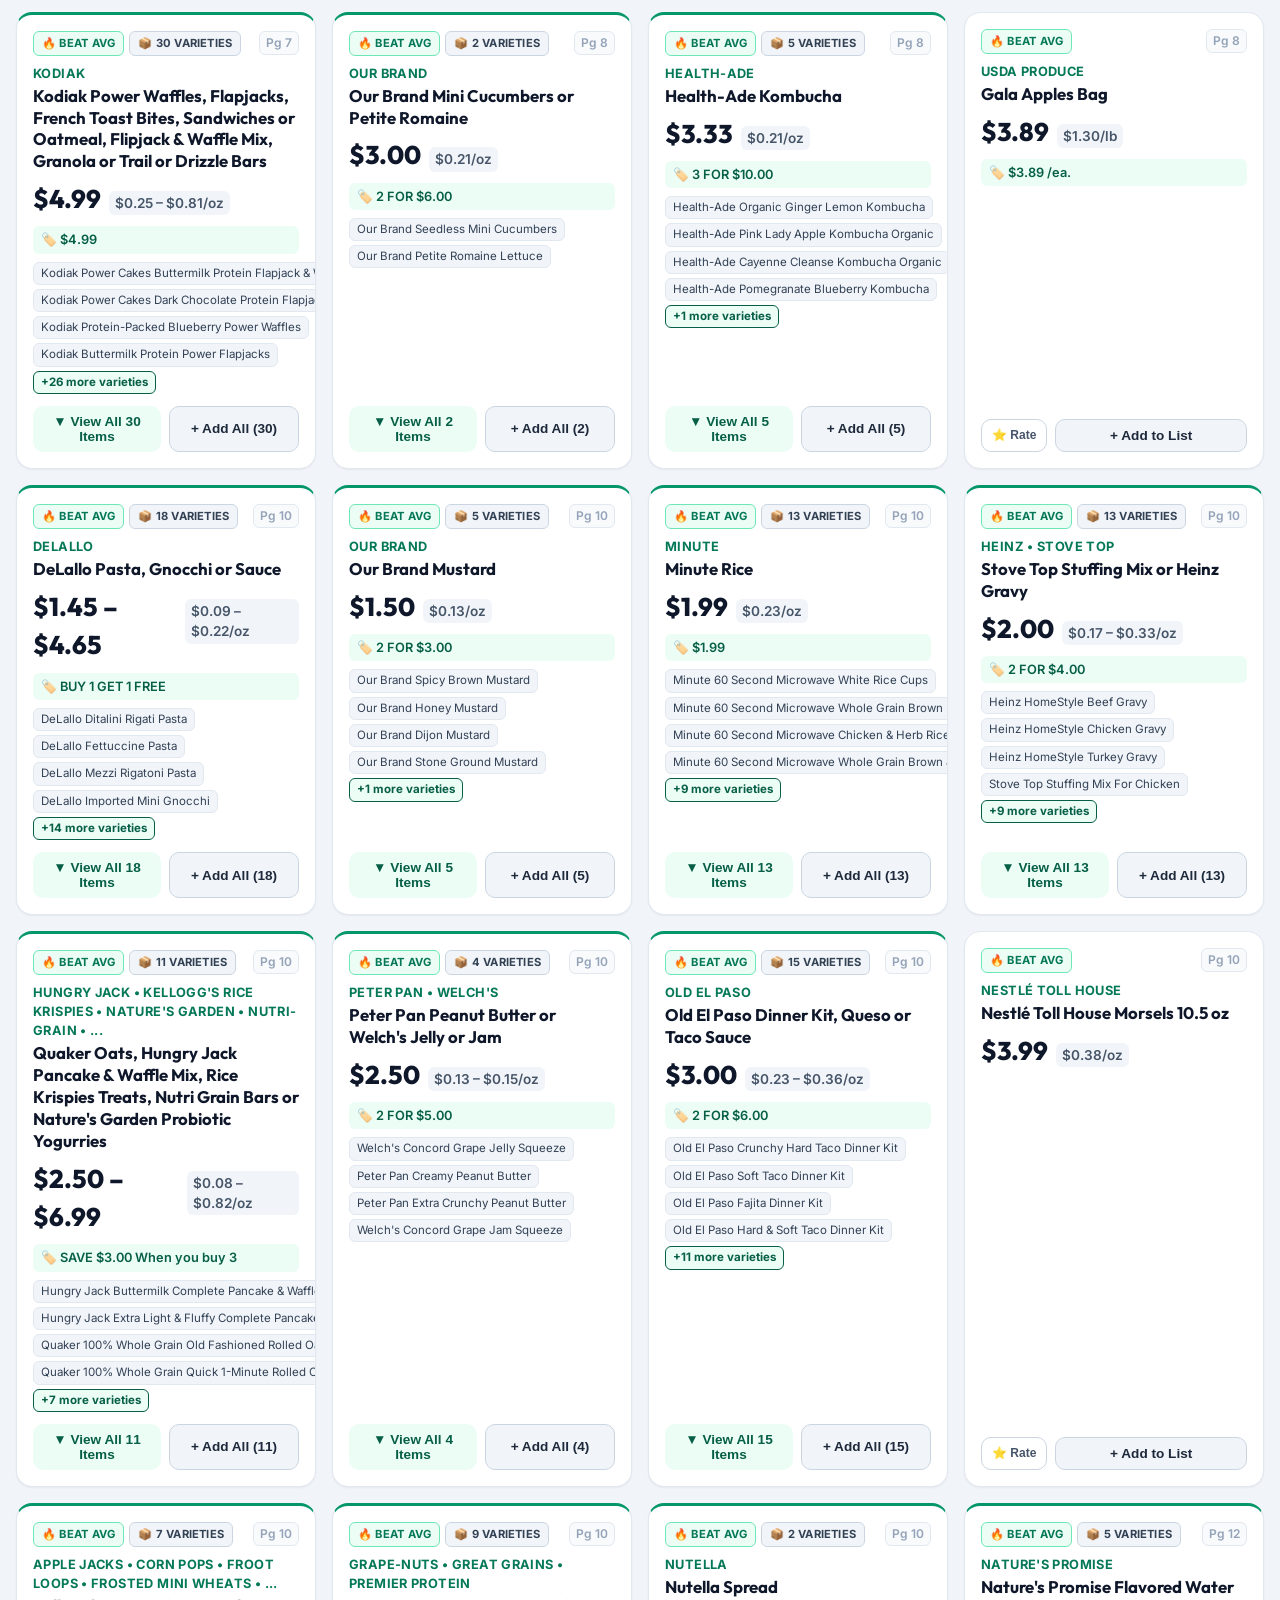
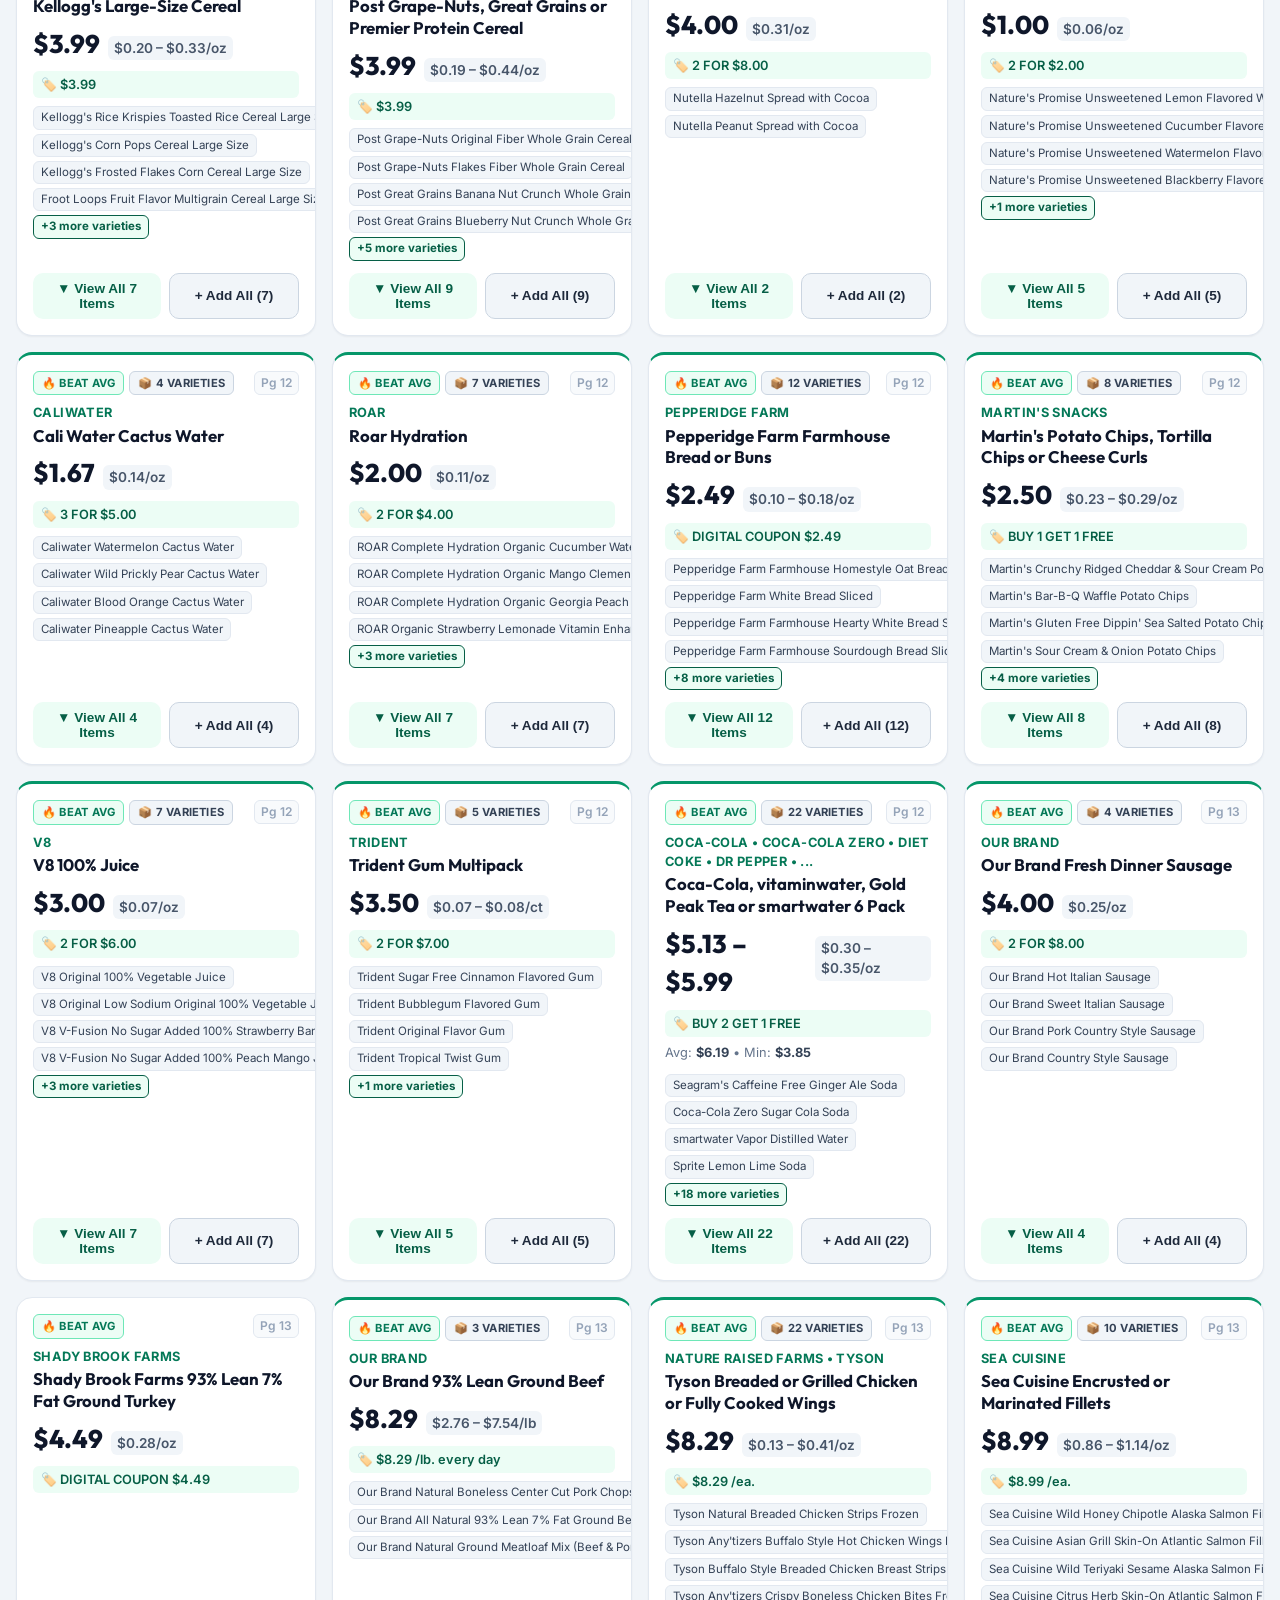
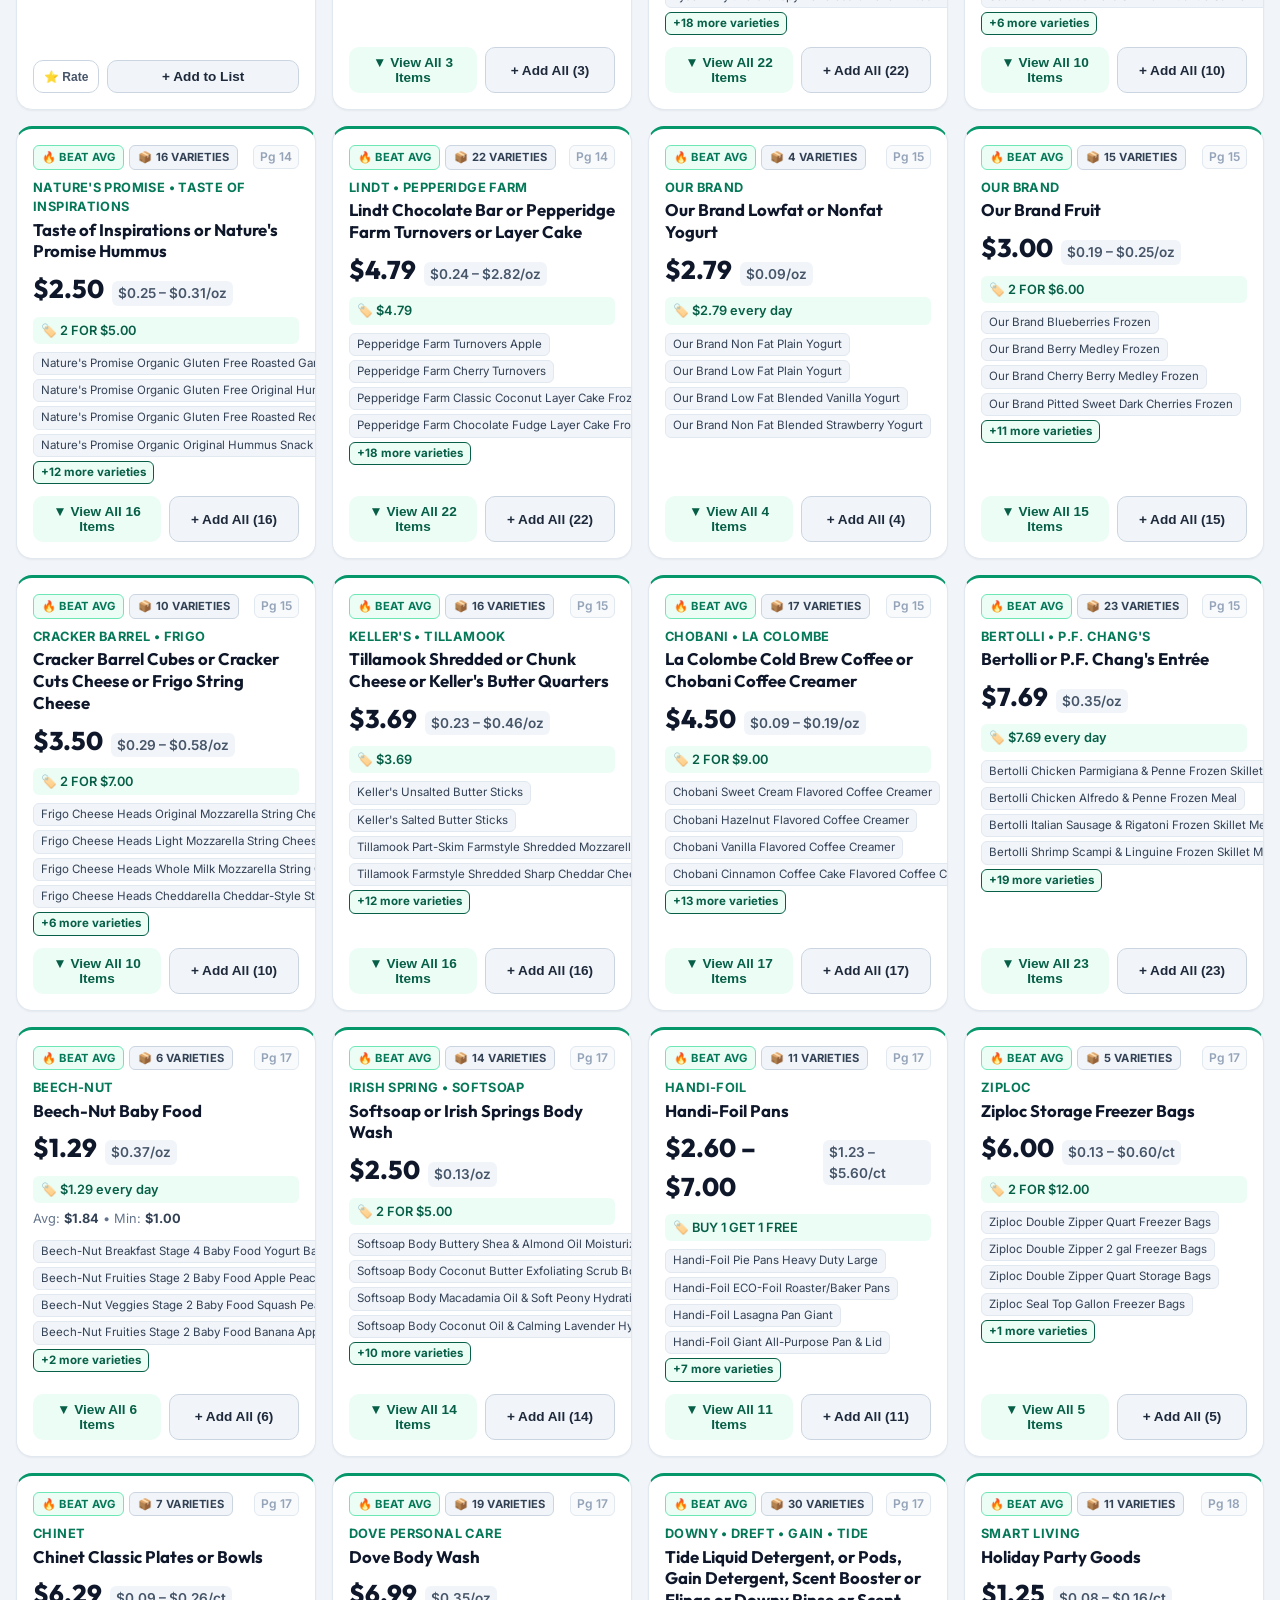
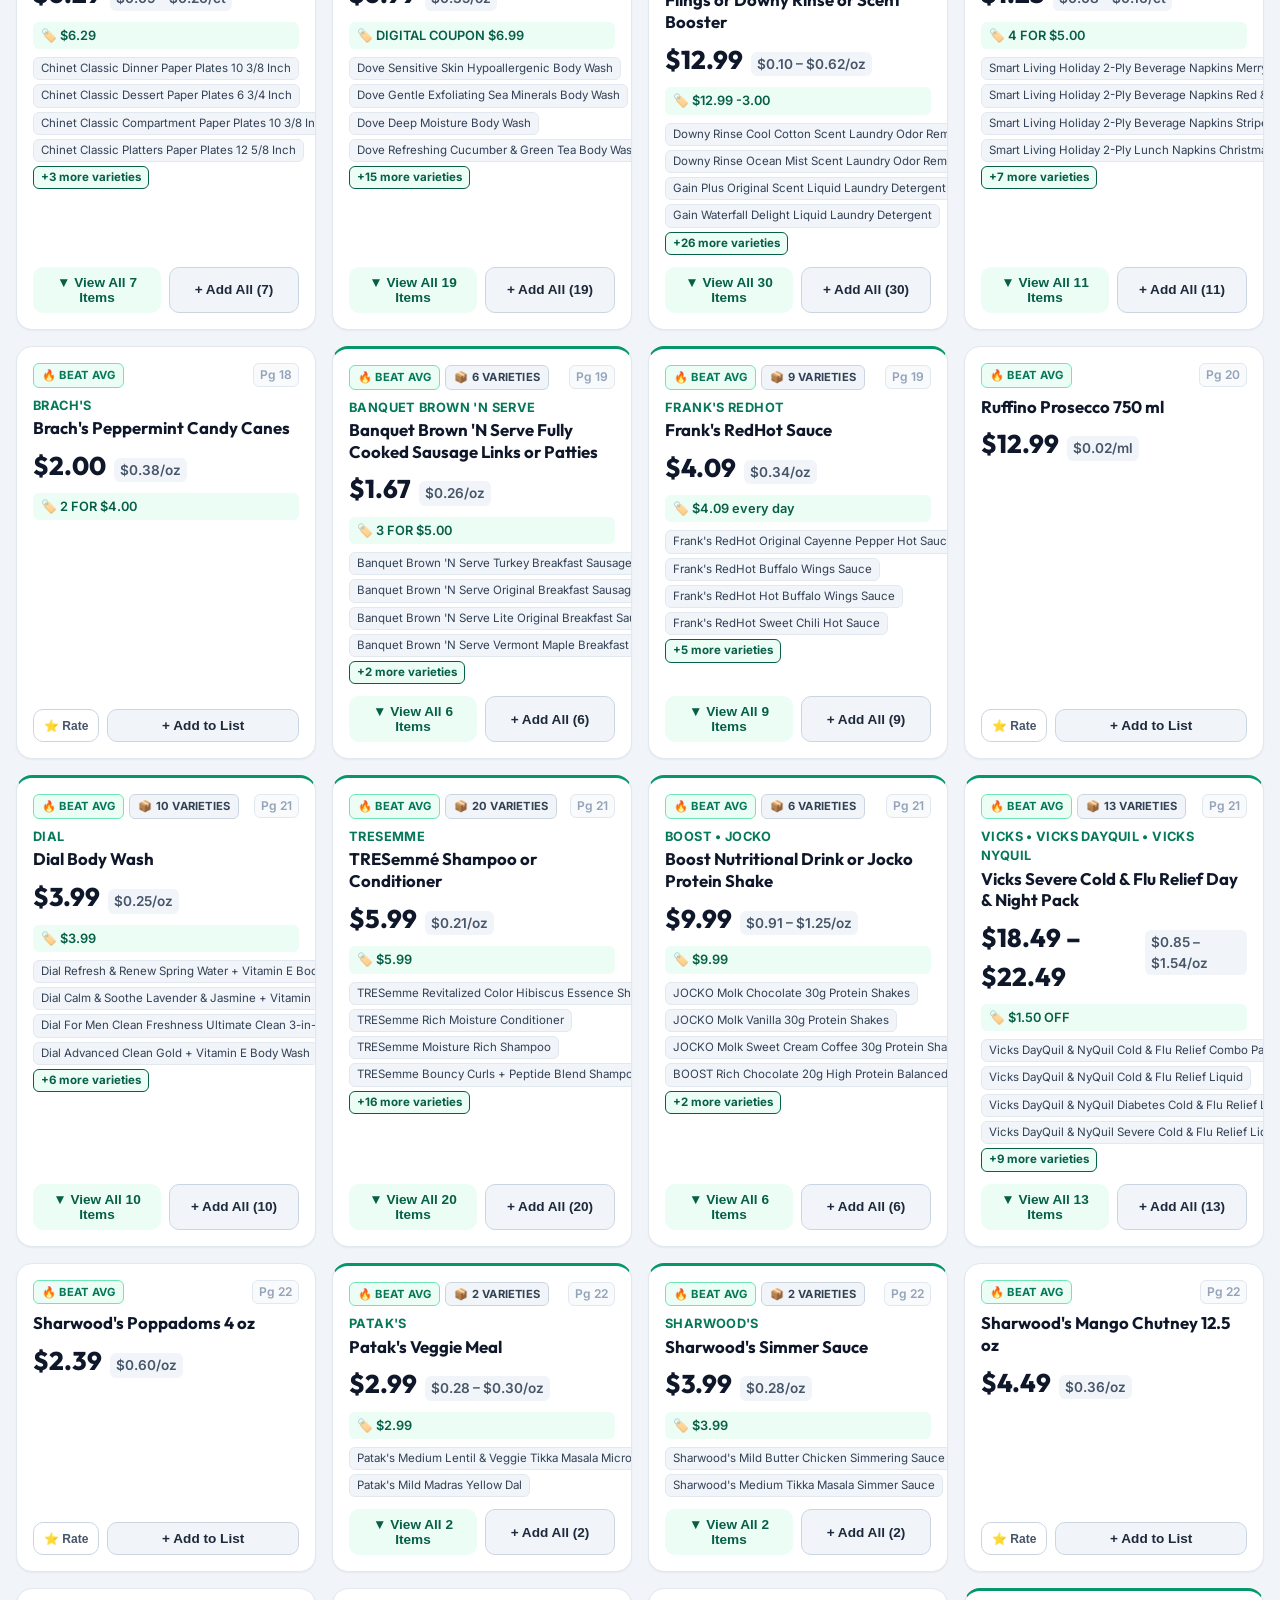
==== commit e5d258a9: "fix(web): expand categorize search bar to full width and fix placeholder padding" ====
--- a/web/index.html
+++ b/web/index.html
@@ -228,12 +228,33 @@
 
     <!-- Categorization Controls & Filter Bar -->
     <section class="controls-card categorize-controls">
-      <div class="search-row">
+      <div class="search-row full-width-search">
         <div class="search-box">
           <svg class="search-icon" width="20" height="20" viewBox="0 0 24 24" fill="none" stroke="currentColor" stroke-width="2"><circle cx="11" cy="11" r="8"></circle><line x1="21" y1="21" x2="16.65" y2="16.65"></line></svg>
           <input type="text" id="categorize-search-input" placeholder="Search product name, brand, or flavor to categorize..." autocomplete="off" />
           <button id="categorize-search-clear" class="clear-btn" title="Clear Search" style="display: none;">✕</button>
         </div>
+      </div>
+
+      <div class="categorize-toolbar-subrow">
+        <div class="filter-chips-row">
+          <button class="filter-chip active" data-cat-status="all">
+            All Products (<span id="cat-count-all">0</span>)
+          </button>
+          <button class="filter-chip" data-cat-status="unrated">
+            ⚡ Unrated (<span id="cat-count-unrated">0</span>)
+          </button>
+          <button class="filter-chip" data-cat-status="love">
+            ❤️ Favorites (<span id="cat-count-love">0</span>)
+          </button>
+          <button class="filter-chip" data-cat-status="giveaway">
+            🎁 Giveaways (<span id="cat-count-giveaway">0</span>)
+          </button>
+          <button class="filter-chip" data-cat-status="hide">
+            🚫 Hidden (<span id="cat-count-hide">0</span>)
+          </button>
+        </div>
+
         <div class="sort-box">
           <label for="categorize-sort-select" class="sort-label">Sort by:</label>
           <select id="categorize-sort-select">
@@ -246,24 +267,6 @@
         </div>
       </div>
 
-      <div class="filter-chips-row">
-        <button class="filter-chip active" data-cat-status="all">
-          All Products (<span id="cat-count-all">0</span>)
-        </button>
-        <button class="filter-chip" data-cat-status="unrated">
-          ⚡ Unrated (<span id="cat-count-unrated">0</span>)
-        </button>
-        <button class="filter-chip" data-cat-status="love">
-          ❤️ Favorites (<span id="cat-count-love">0</span>)
-        </button>
-        <button class="filter-chip" data-cat-status="giveaway">
-          🎁 Giveaways (<span id="cat-count-giveaway">0</span>)
-        </button>
-        <button class="filter-chip" data-cat-status="hide">
-          🚫 Hidden (<span id="cat-count-hide">0</span>)
-        </button>
-      </div>
-
       <div class="categories-bar-wrapper">
         <div class="categories-bar" id="categorize-category-pills">
           <button class="cat-pill active" data-cat-dept="ALL">All Categories</button>
--- a/web/styles.css
+++ b/web/styles.css
@@ -342,25 +342,57 @@
   align-items: center;
 }
 
+.full-width-search {
+  width: 100%;
+  margin-bottom: 12px;
+}
+
+.full-width-search .search-box {
+  width: 100%;
+  flex: 1 1 100%;
+}
+
+.categorize-toolbar-subrow {
+  display: flex;
+  align-items: center;
+  justify-content: space-between;
+  gap: 12px;
+  flex-wrap: wrap;
+  margin-bottom: 12px;
+}
+
+.categorize-toolbar-subrow .filter-chips-row {
+  margin-bottom: 0;
+}
+
 .search-icon {
   position: absolute;
-  left: 12px;
+  left: 14px;
   color: var(--slate-400);
   pointer-events: none;
-}
-
-#search-input {
+  display: flex;
+  align-items: center;
+}
+
+.search-box input,
+#search-input,
+#categorize-search-input {
   width: 100%;
-  padding: 10px 38px 10px 40px;
+  box-sizing: border-box;
+  padding: 10px 38px 10px 42px;
   border: 1.5px solid var(--slate-200);
   border-radius: var(--radius-md);
   font-size: 0.9rem;
   font-family: var(--font-sans);
   outline: none;
+  background: white;
+  color: var(--slate-900);
   transition: border-color 0.15s ease, box-shadow 0.15s ease;
 }
 
-#search-input:focus {
+.search-box input:focus,
+#search-input:focus,
+#categorize-search-input:focus {
   border-color: var(--primary-600);
   box-shadow: 0 0 0 3px rgba(16, 185, 129, 0.15);
 }
@@ -394,7 +426,9 @@
   white-space: nowrap;
 }
 
-#sort-select {
+.sort-box select,
+#sort-select,
+#categorize-sort-select {
   padding: 9px 12px;
   border: 1.5px solid var(--slate-200);
   border-radius: var(--radius-md);
@@ -404,9 +438,12 @@
   color: var(--slate-800);
   outline: none;
   cursor: pointer;
-}
-
-#sort-select:focus {
+  transition: border-color 0.15s ease;
+}
+
+.sort-box select:focus,
+#sort-select:focus,
+#categorize-sort-select:focus {
   border-color: var(--primary-600);
 }
 
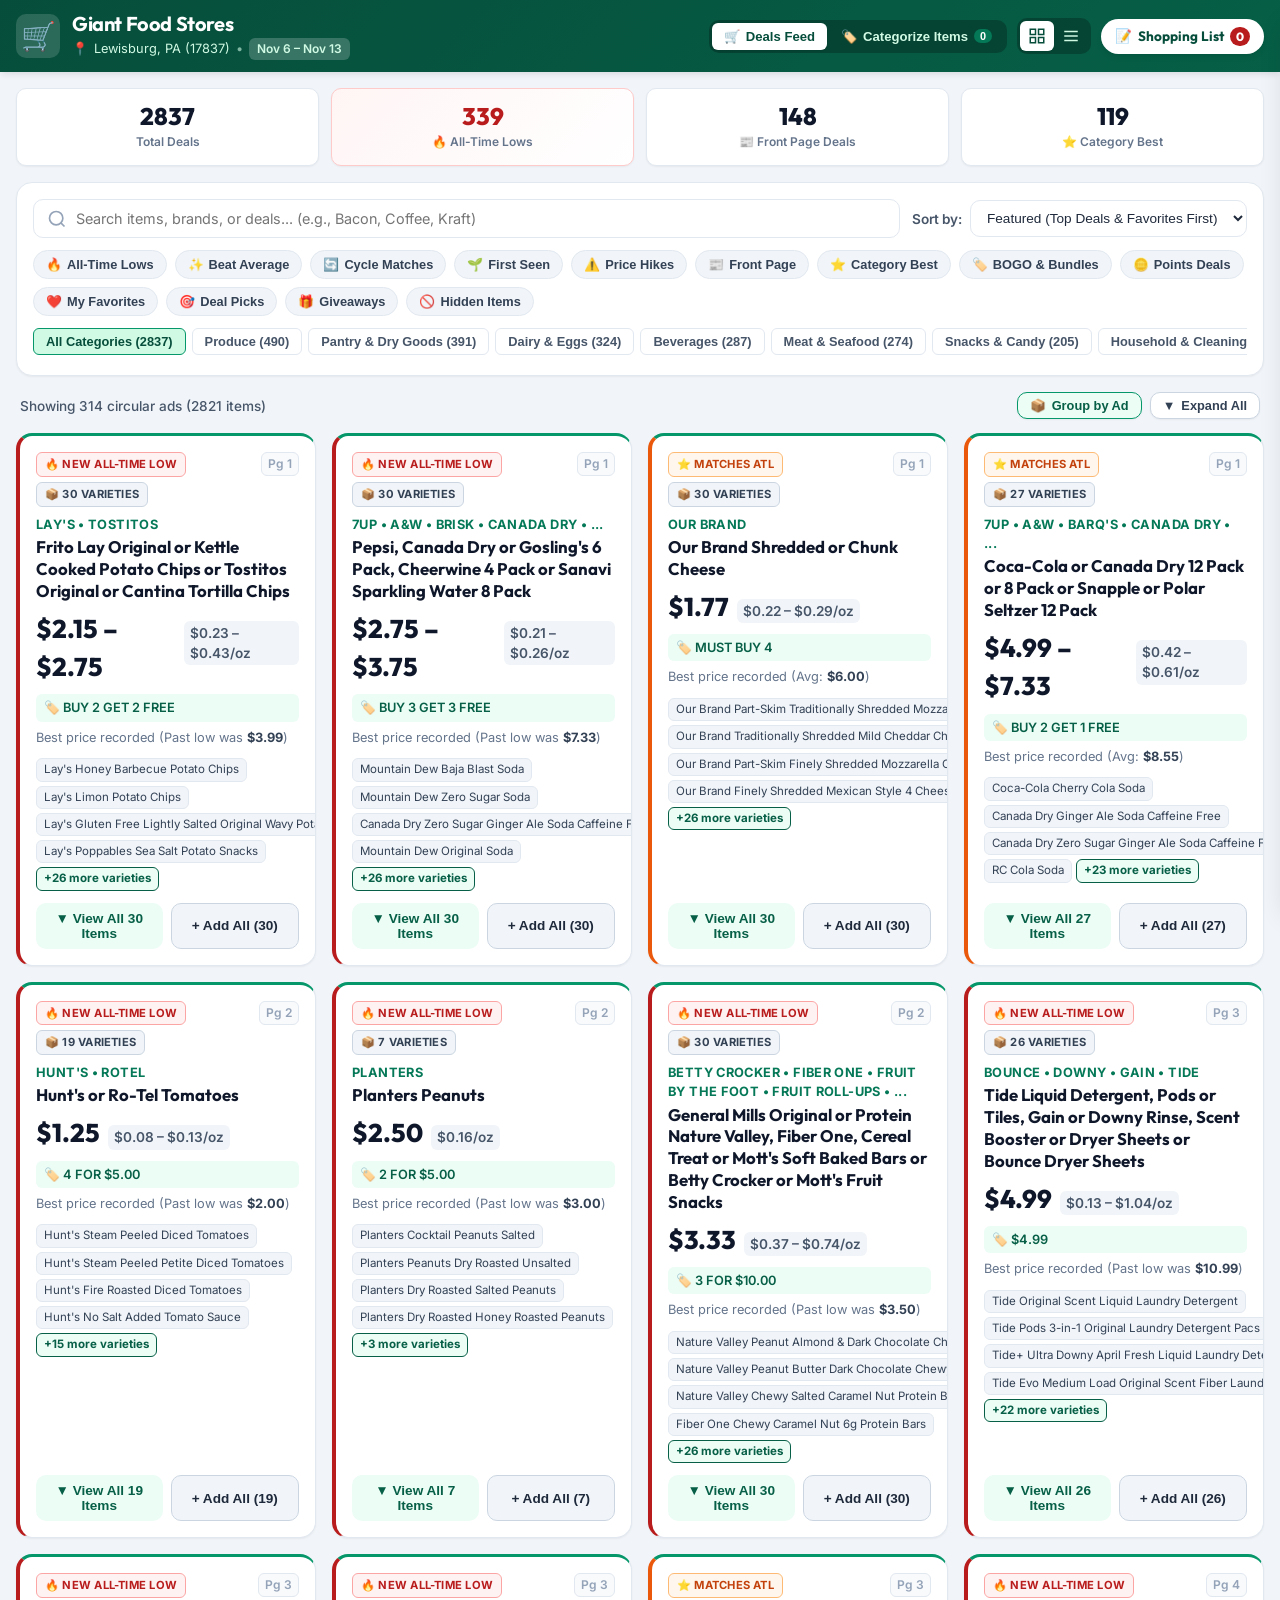
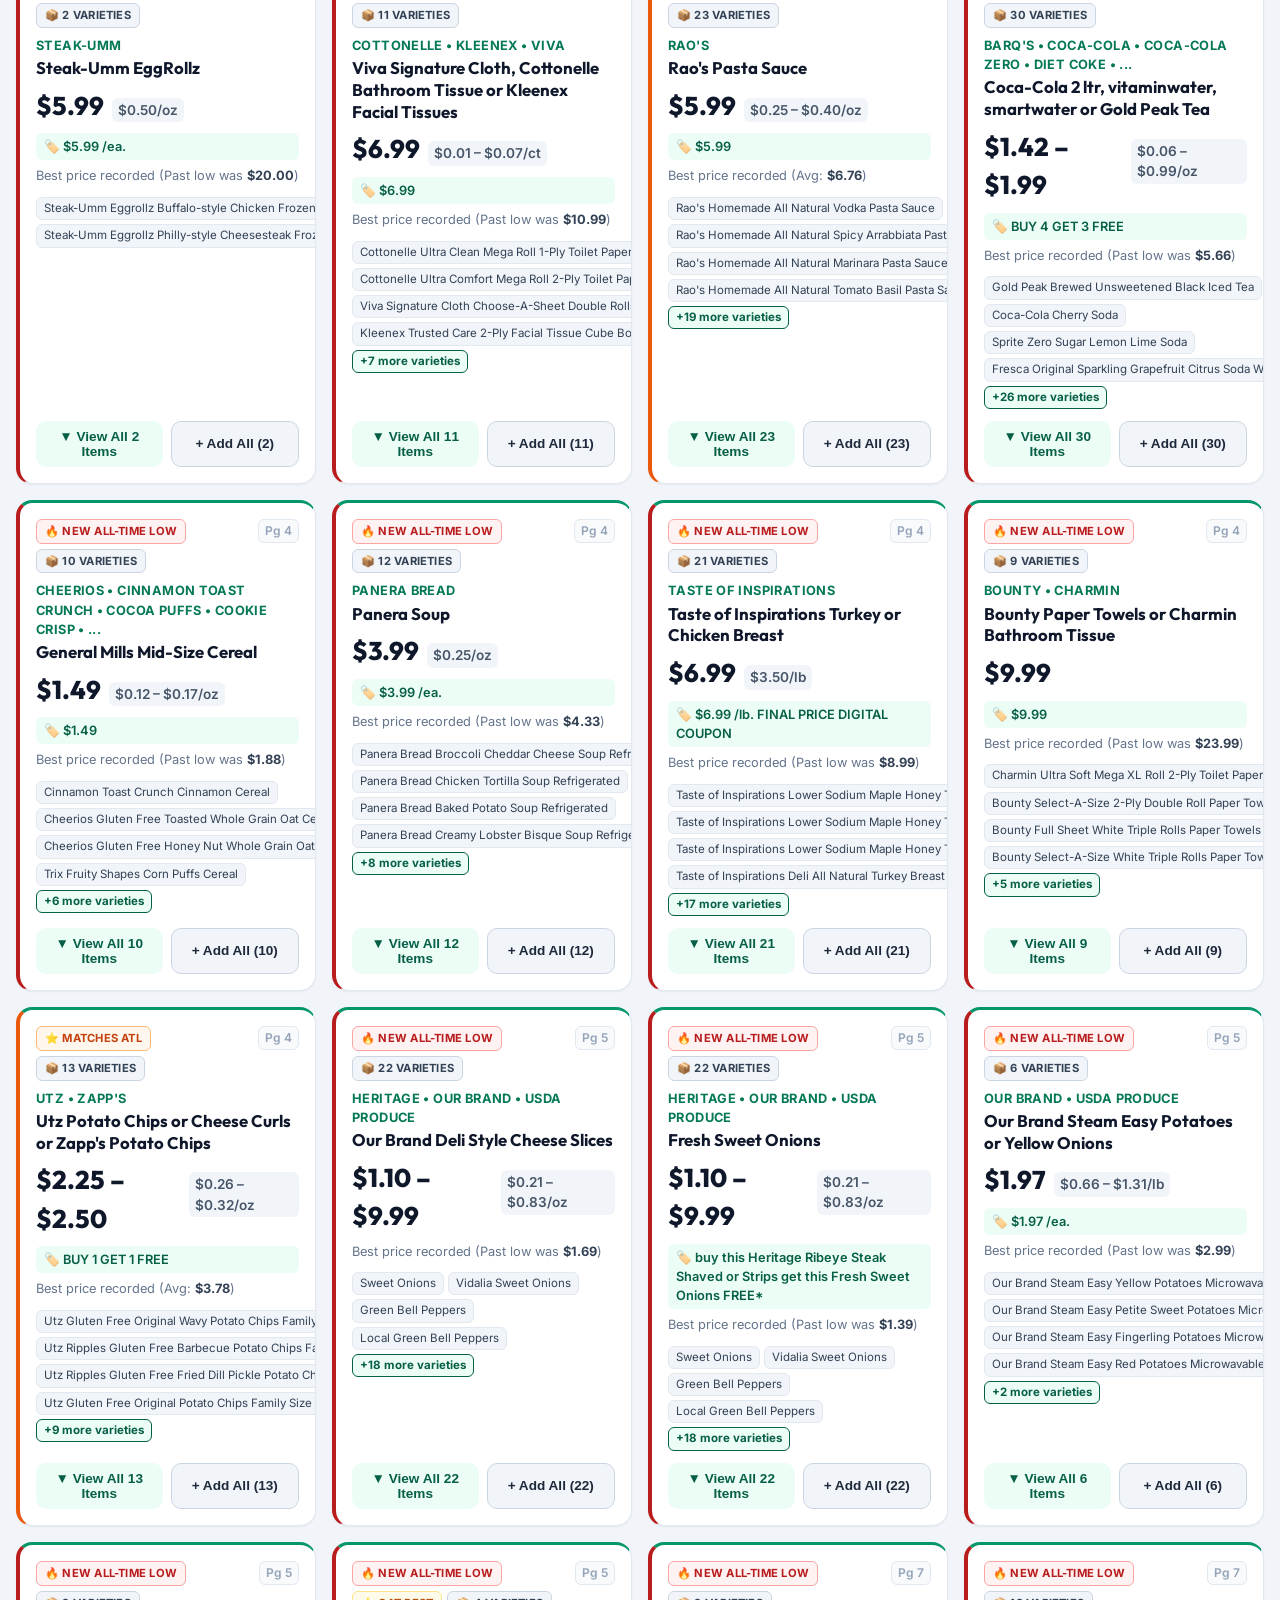
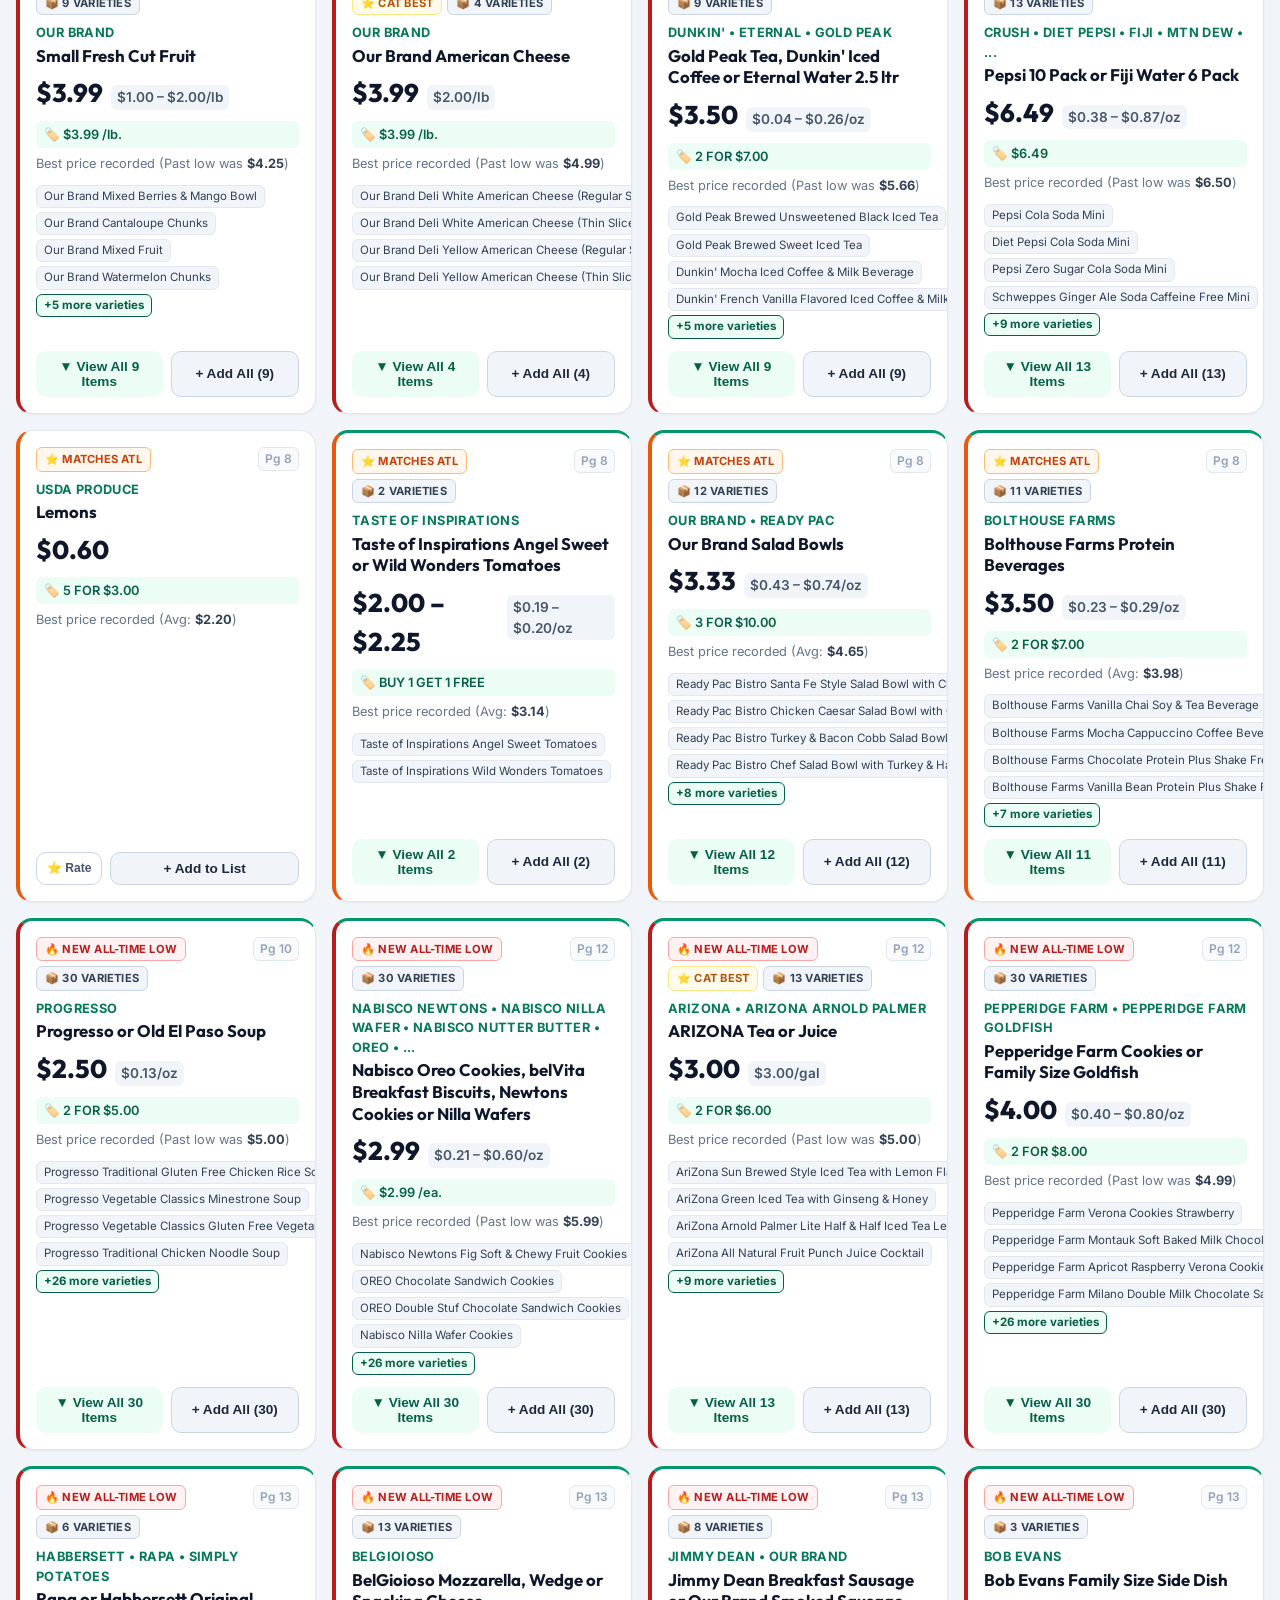
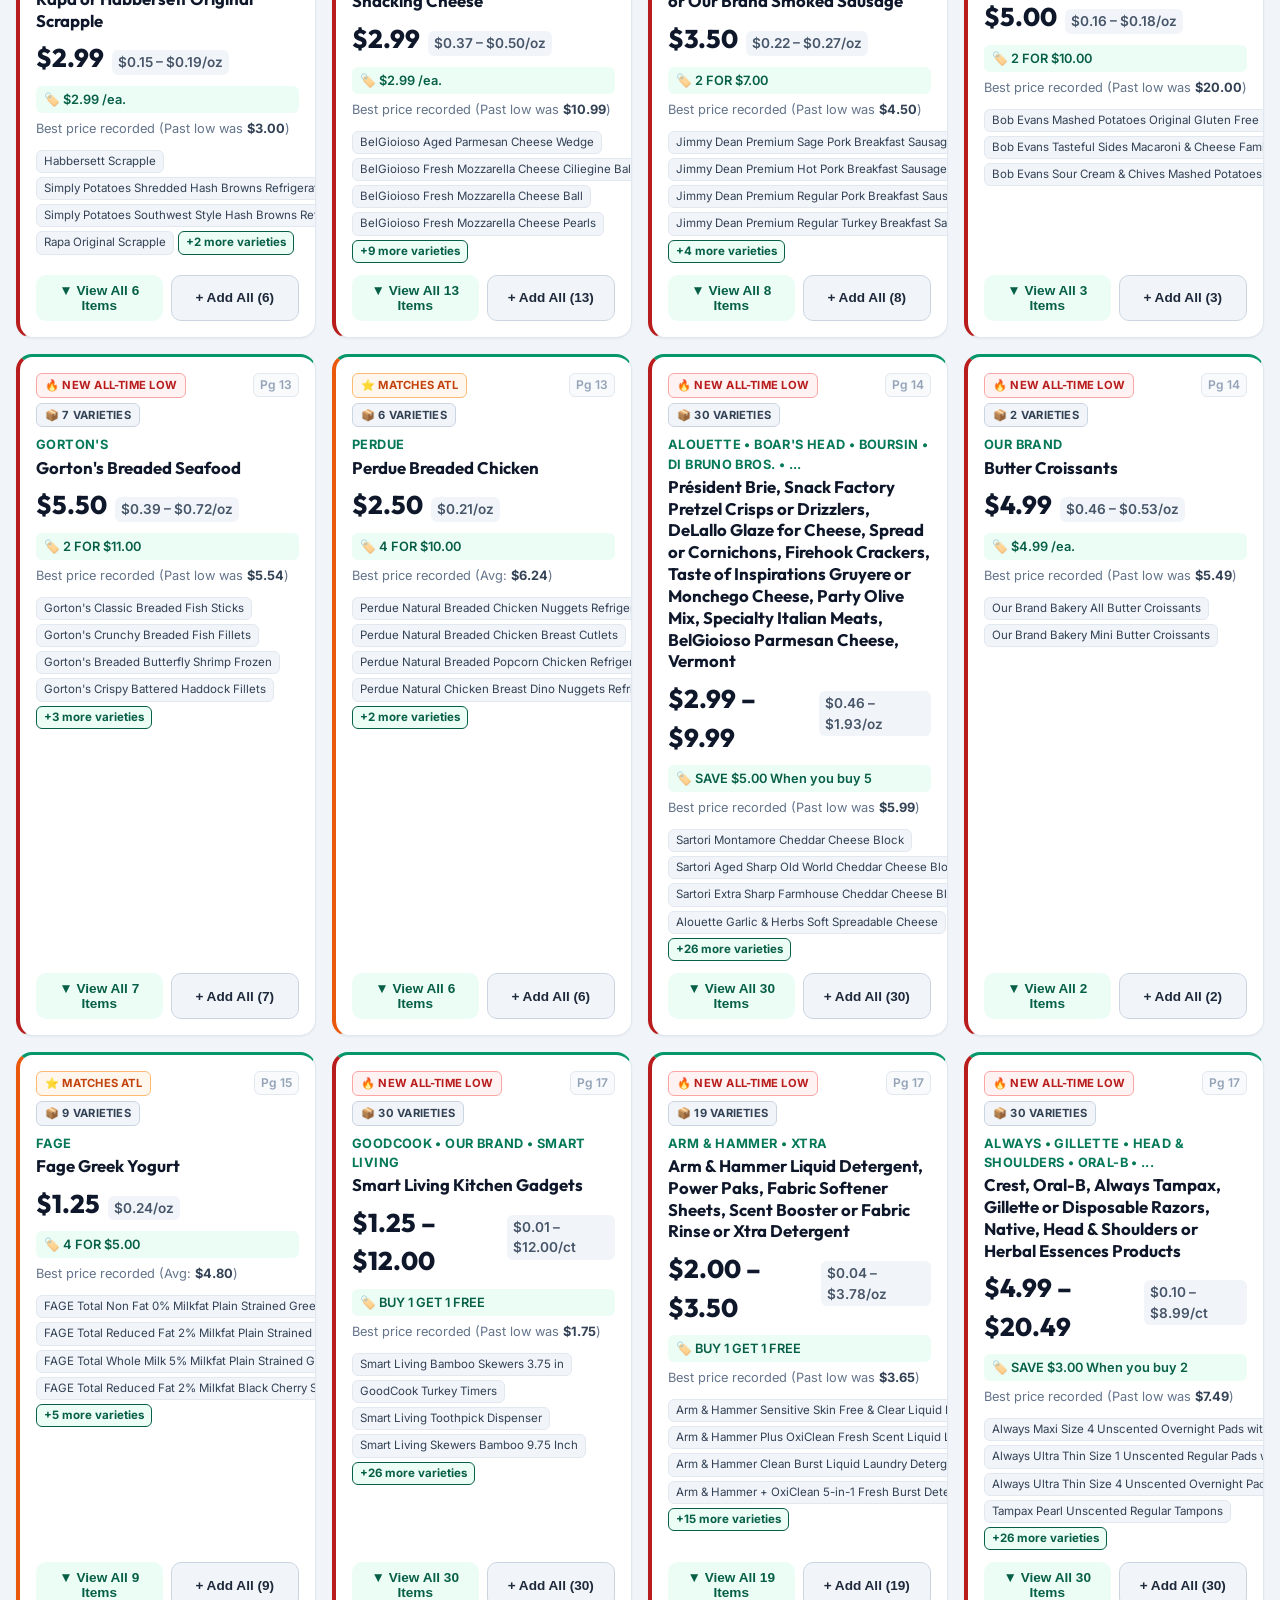
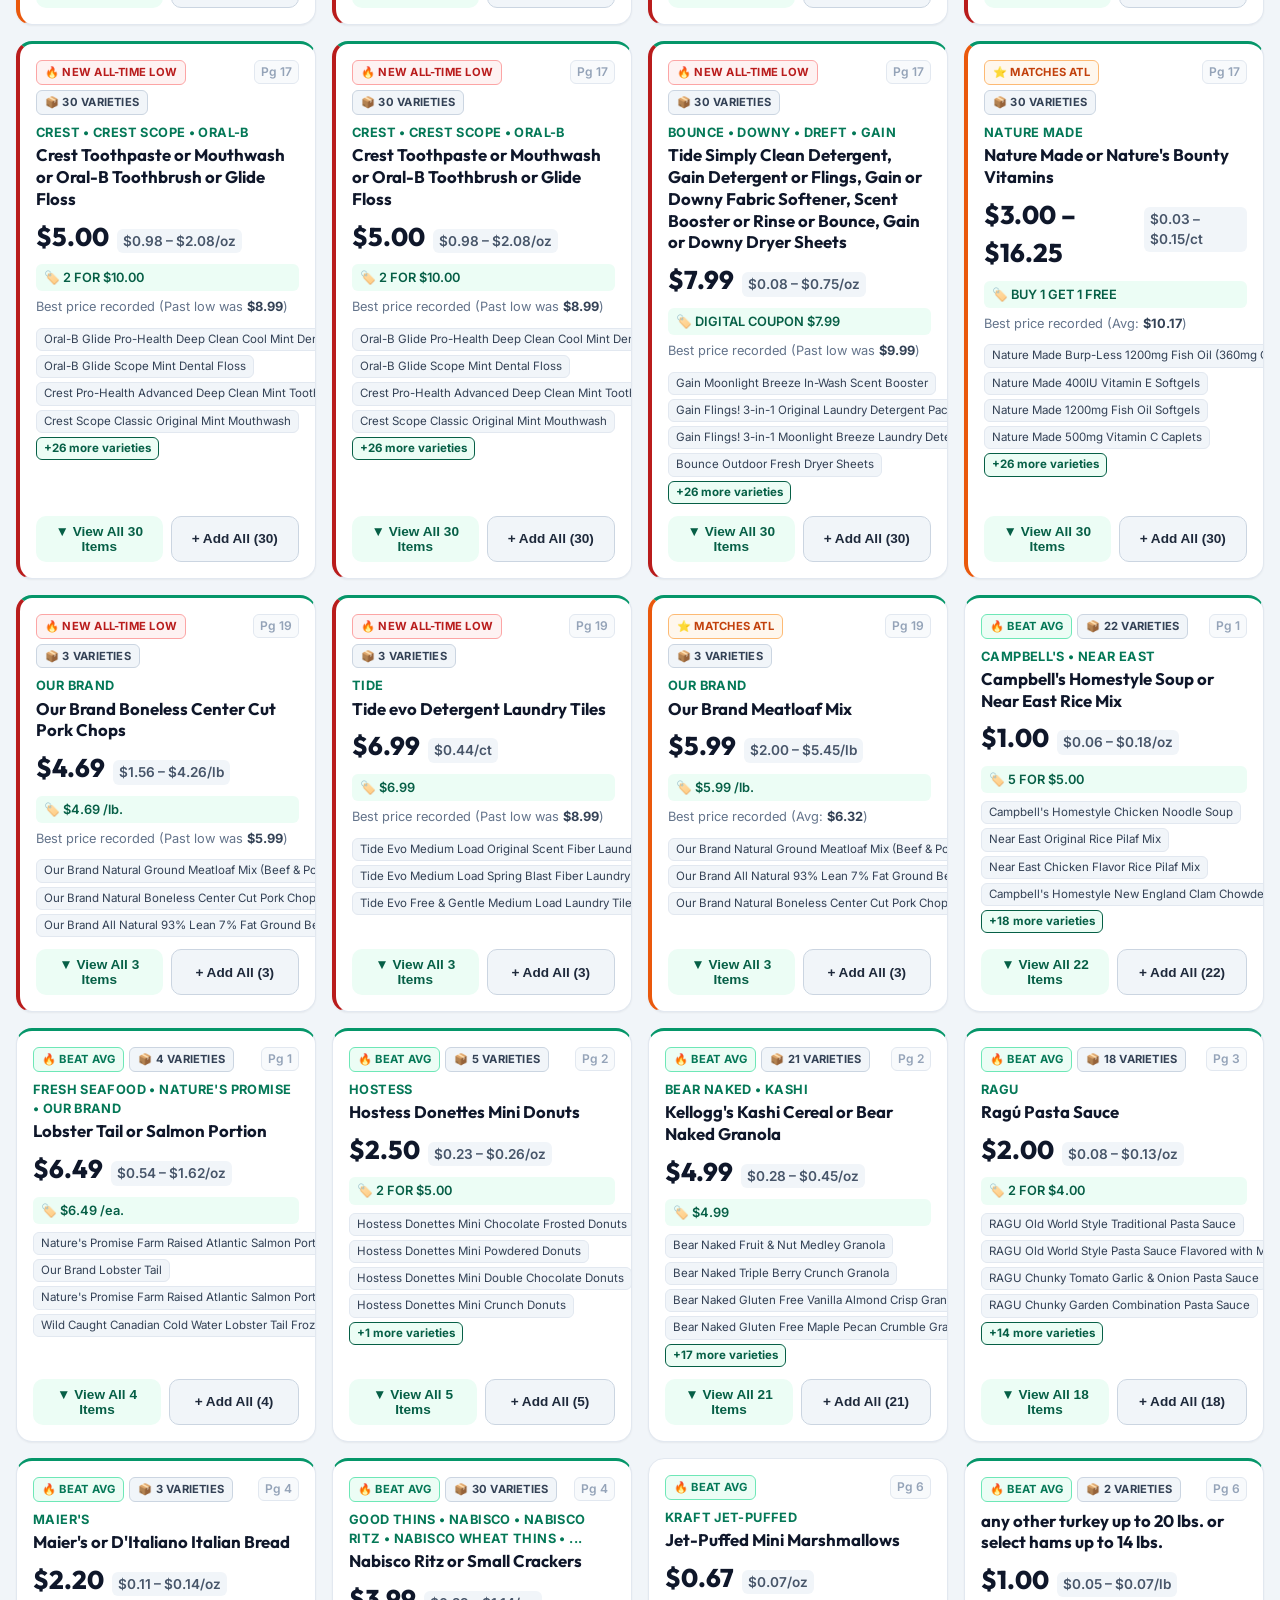
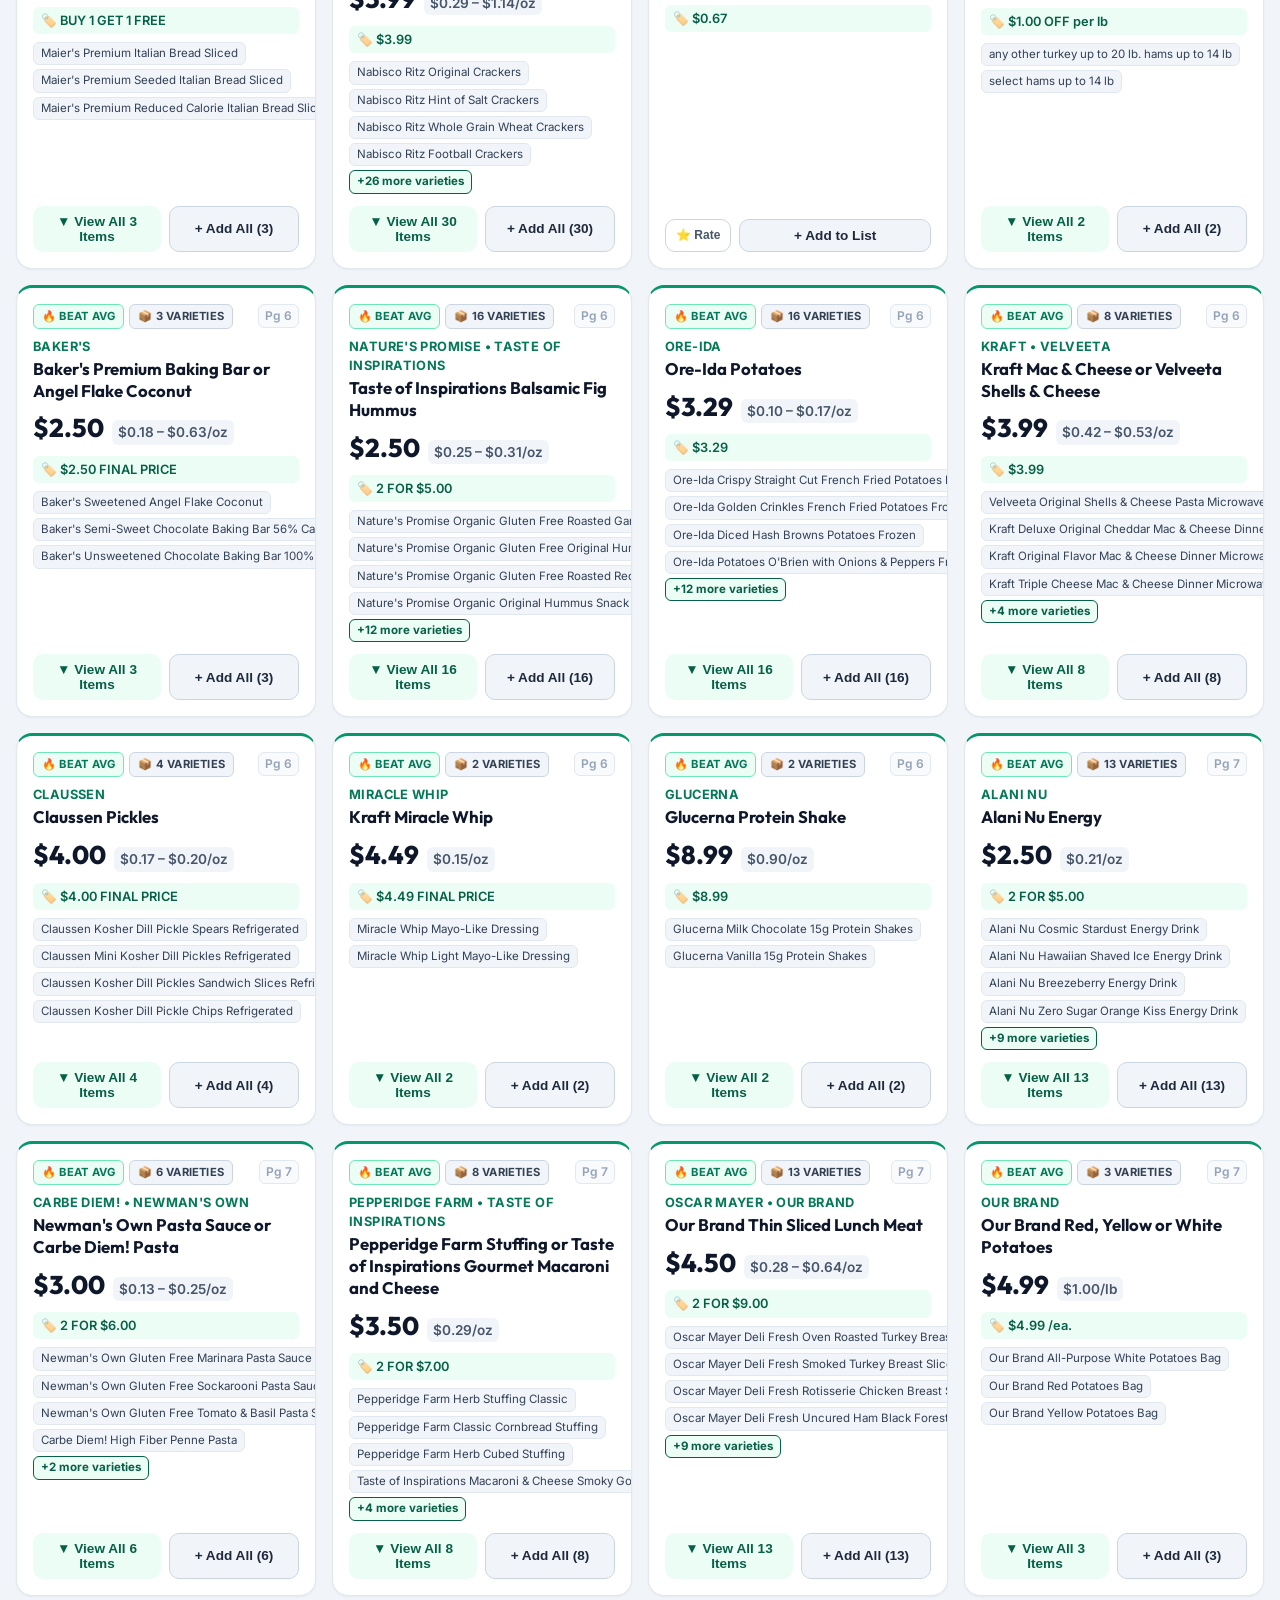
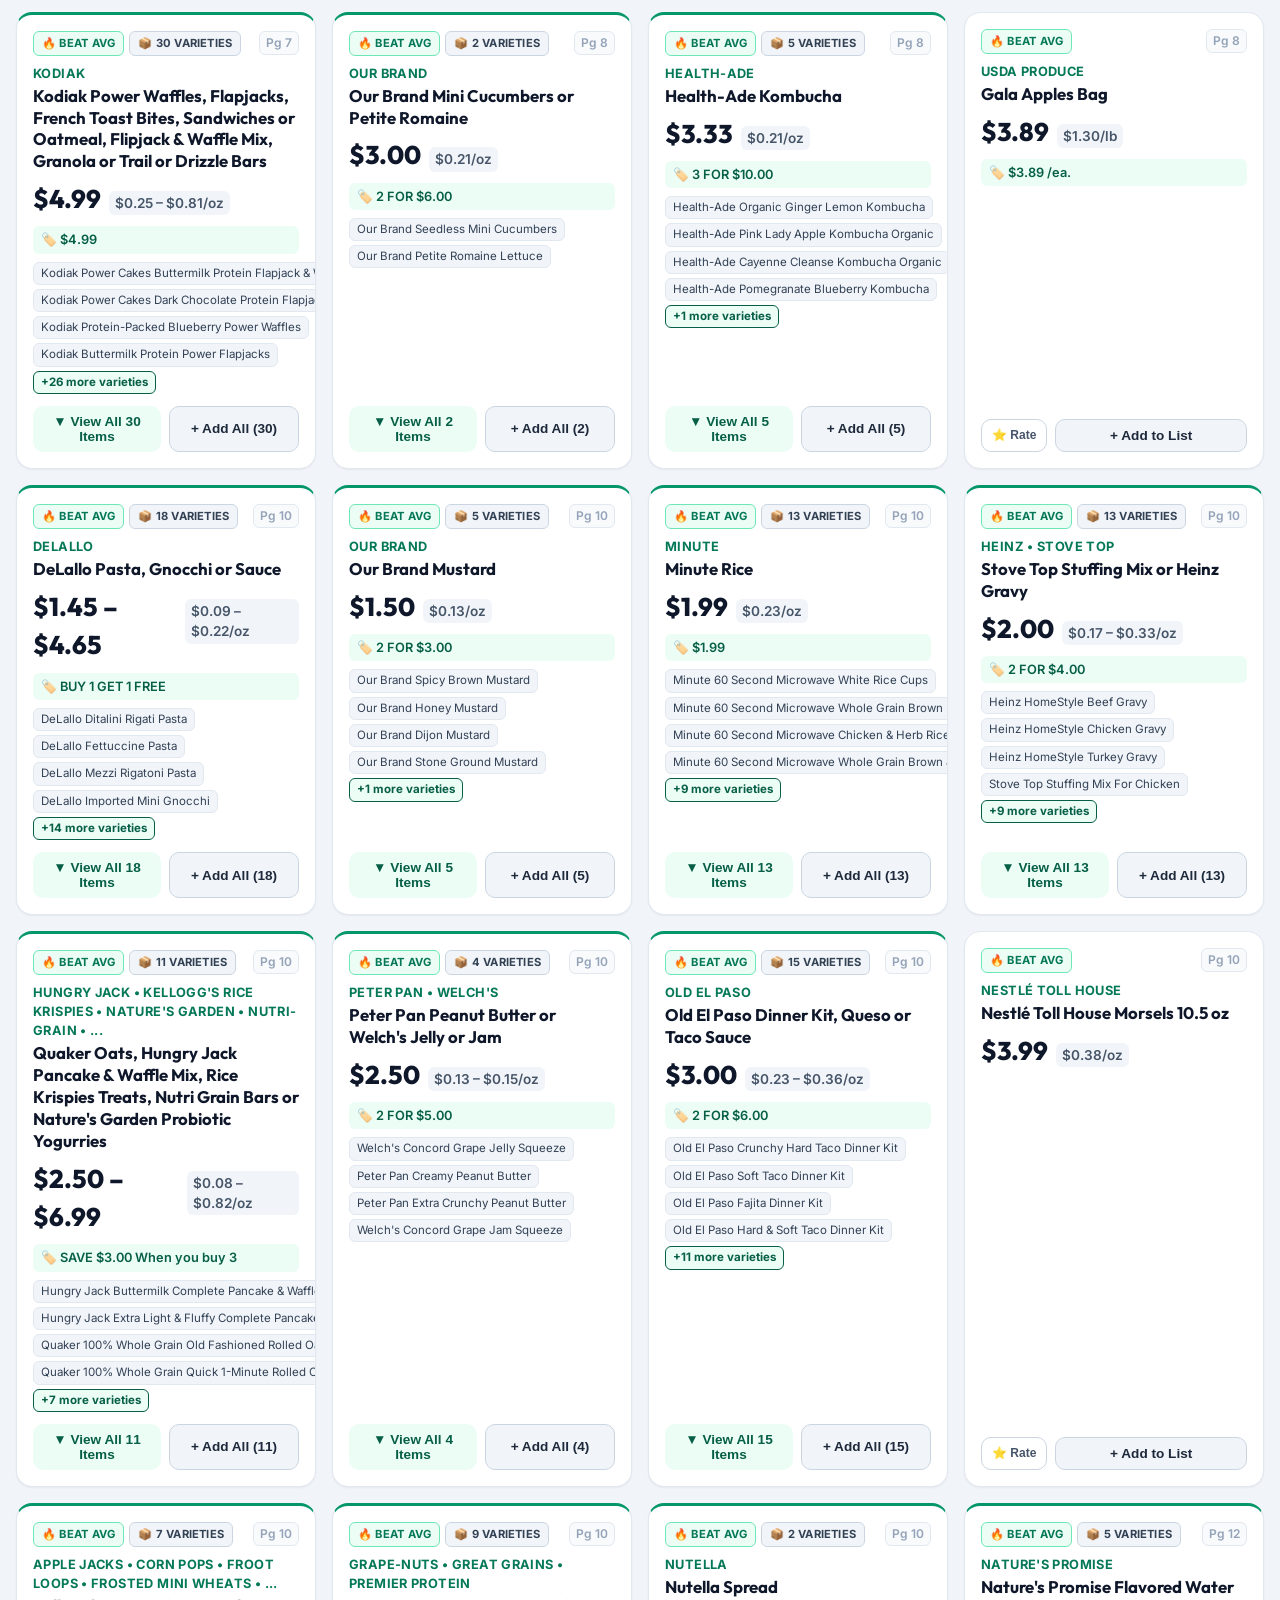
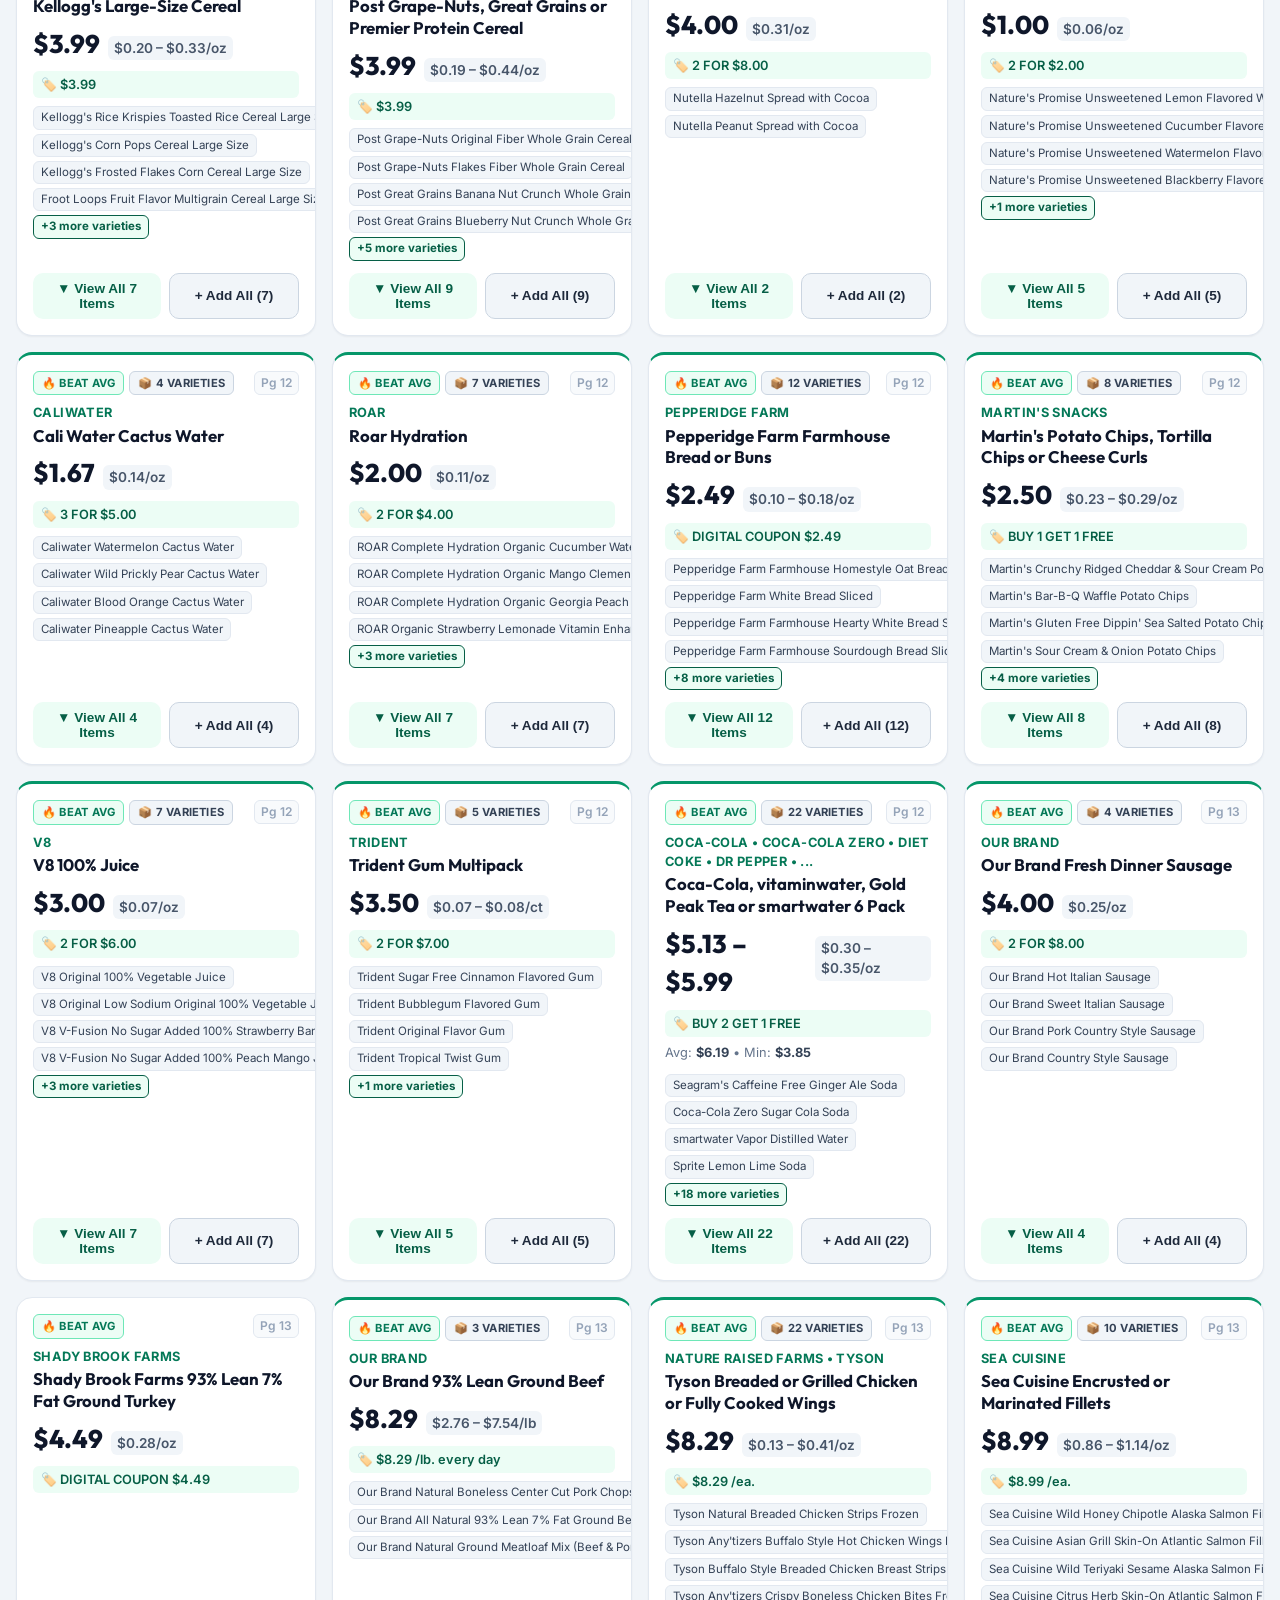
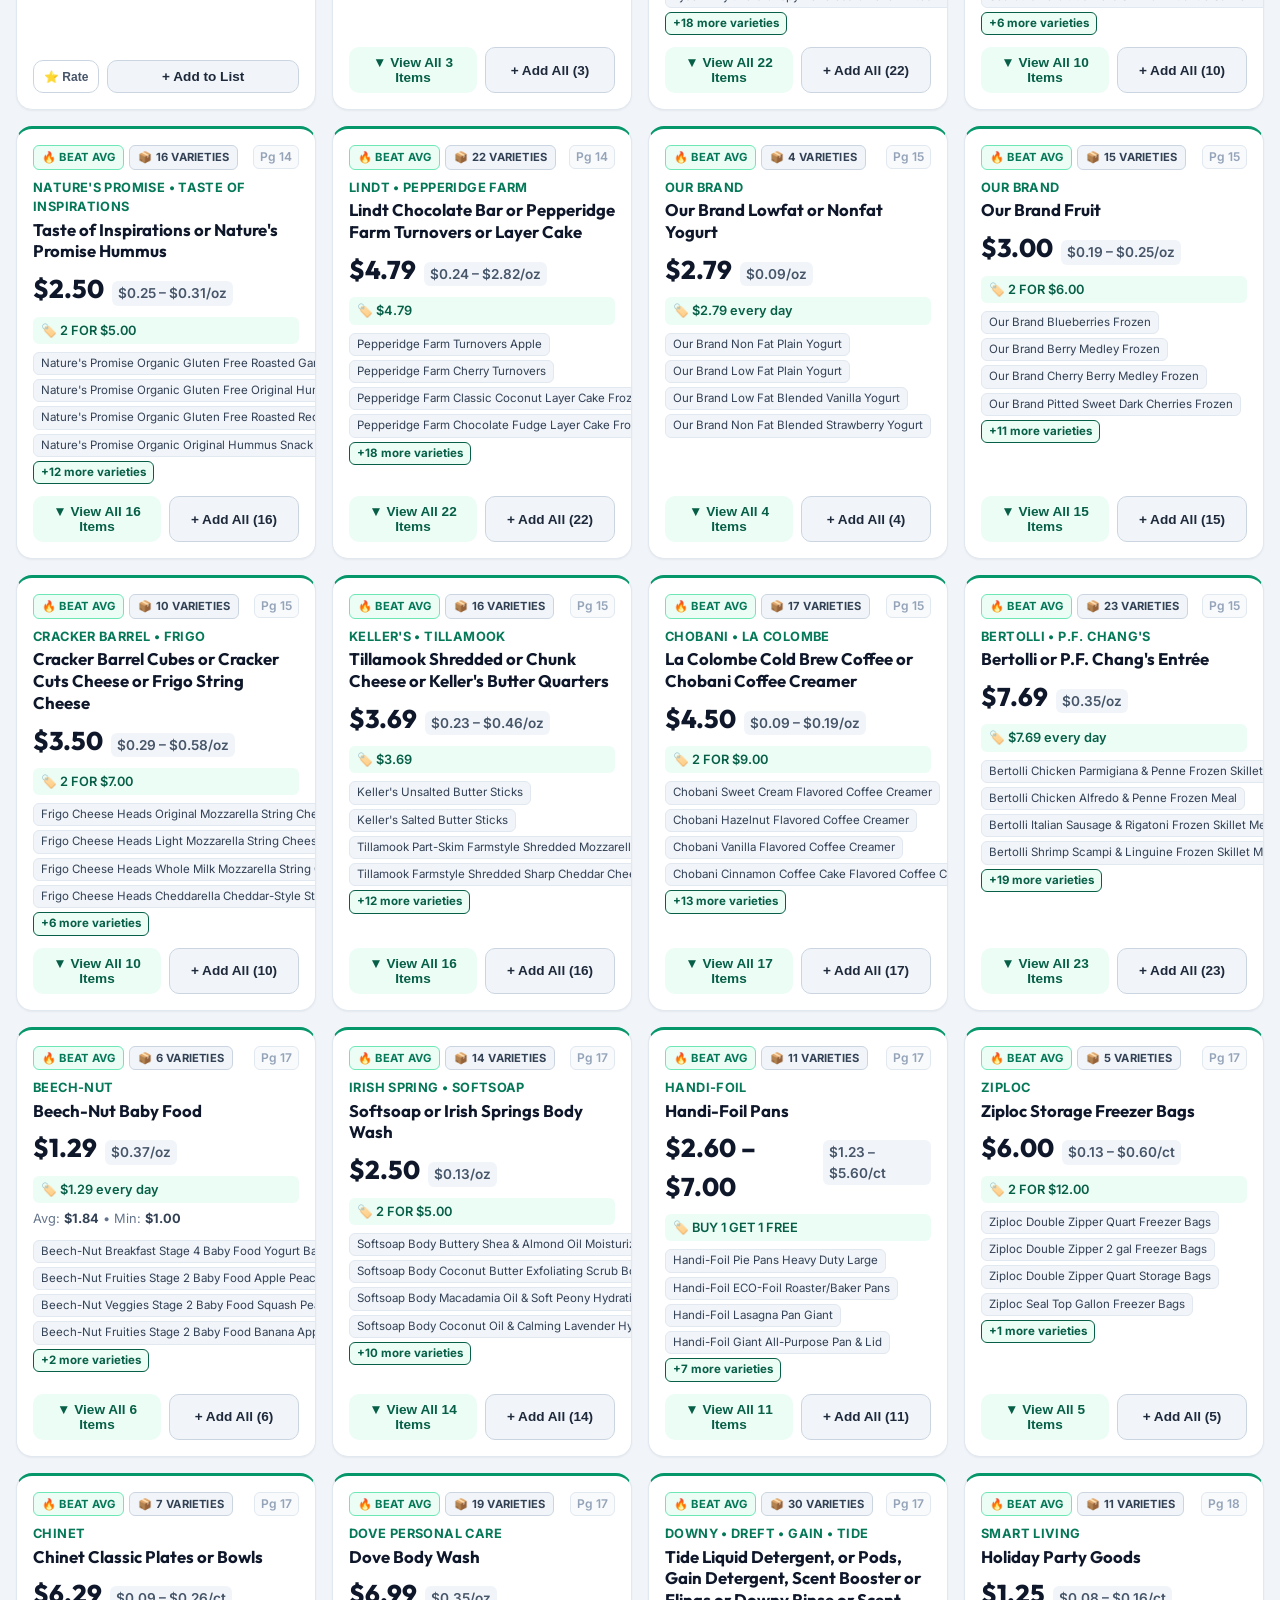
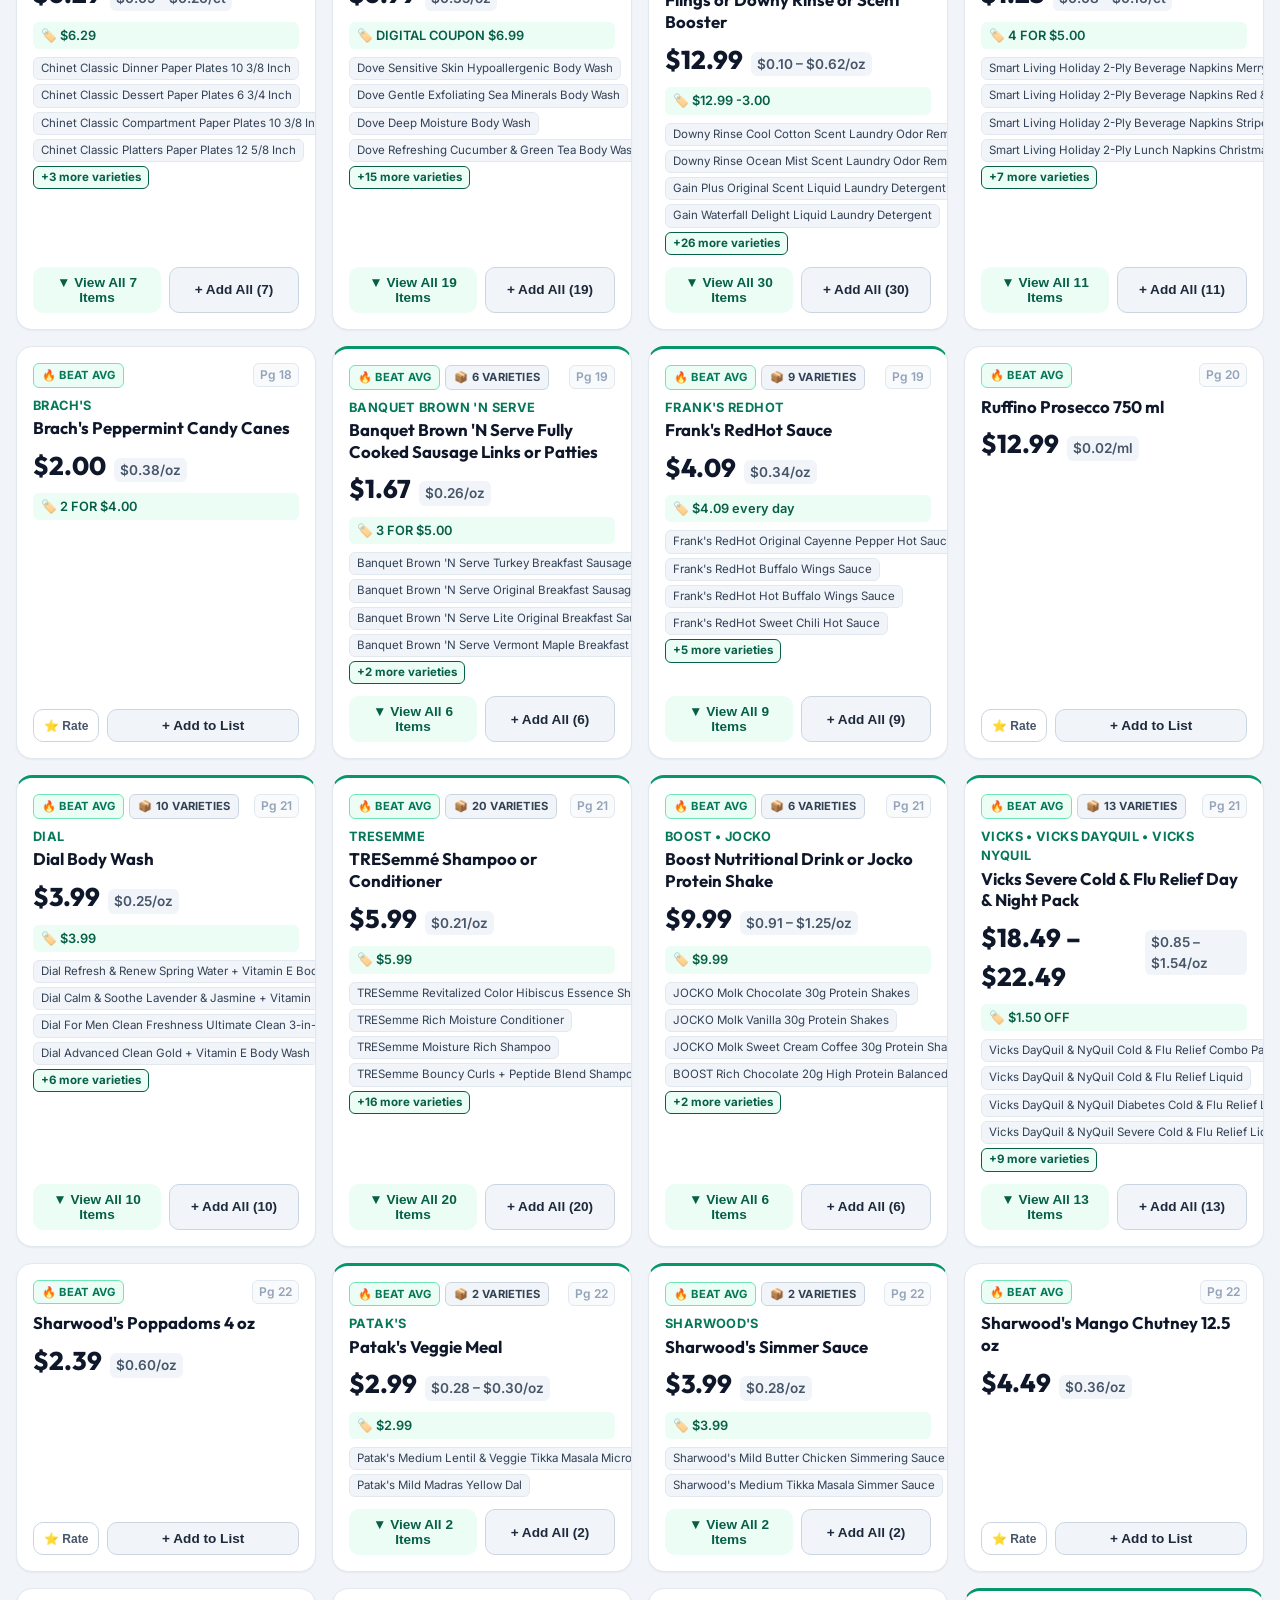
==== commit cc07a83e: "feat(web): add Deal Only tier with gated deal quality weighting and UI filters" ====
--- a/web/index.html
+++ b/web/index.html
@@ -142,6 +142,9 @@
         <button class="filter-chip" data-filter="favorites">
           <span class="chip-icon">❤️</span> My Favorites
         </button>
+        <button class="filter-chip" data-filter="deal_picks">
+          <span class="chip-icon">🎯</span> Deal Picks
+        </button>
         <button class="filter-chip" data-filter="giveaways">
           <span class="chip-icon">🎁</span> Giveaways
         </button>
@@ -215,11 +218,12 @@
       <div class="categorize-header-left">
         <h2>🏷️ Categorize Items & Set Preferences</h2>
         <p class="categorize-subtitle">
-          Tag products as <strong>❤️ Love</strong> to bubble their sales to the top, <strong>🎁 Giveaway</strong> to highlight freebies, or <strong>🚫 Hide</strong> to remove items you don't eat.
+          Tag products as <strong>❤️ Love</strong> to bubble their sales to the top, <strong>🎯 Deal Only</strong> to highlight when price is exceptional (ATL / Great Deal), <strong>🎁 Giveaway</strong> for freebies, or <strong>🚫 Hide</strong> to remove items you don't eat.
         </p>
       </div>
       <div class="categorize-stats-row">
         <div class="pref-stat-chip stat-loved" id="pref-stat-loved">❤️ Favorites: <span>0</span></div>
+        <div class="pref-stat-chip stat-deal-only" id="pref-stat-deal-only">🎯 Deal Only: <span>0</span></div>
         <div class="pref-stat-chip stat-giveaway" id="pref-stat-giveaway">🎁 Giveaways: <span>0</span></div>
         <div class="pref-stat-chip stat-hidden" id="pref-stat-hidden">🚫 Hidden: <span>0</span></div>
         <div class="pref-stat-chip stat-unrated" id="pref-stat-unrated">⚡ Unrated: <span>0</span></div>
@@ -246,6 +250,9 @@
           </button>
           <button class="filter-chip" data-cat-status="love">
             ❤️ Favorites (<span id="cat-count-love">0</span>)
+          </button>
+          <button class="filter-chip" data-cat-status="deal_only">
+            🎯 Deal Only (<span id="cat-count-deal-only">0</span>)
           </button>
           <button class="filter-chip" data-cat-status="giveaway">
             🎁 Giveaways (<span id="cat-count-giveaway">0</span>)
--- a/web/styles.css
+++ b/web/styles.css
@@ -733,6 +733,13 @@
   font-weight: 800;
 }
 
+.deal-badge.user-deal-only {
+  background: #eff6ff;
+  color: #1d4ed8;
+  border: 1px solid #93c5fd;
+  font-weight: 800;
+}
+
 .deal-badge.user-giveaway {
   background: #ede9fe;
   color: #6d28d9;
@@ -1096,6 +1103,13 @@
   box-shadow: 0 1px 2px rgba(185, 28, 28, 0.15);
 }
 
+.btn-rate-icon.active-deal-only {
+  opacity: 1;
+  background: #eff6ff;
+  border-color: #93c5fd;
+  box-shadow: 0 1px 2px rgba(29, 78, 216, 0.15);
+}
+
 .btn-rate-icon.active-giveaway {
   opacity: 1;
   background: #ede9fe;
@@ -1125,6 +1139,11 @@
   color: #b91c1c;
 }
 
+.item-rating-tag.rating-deal-only {
+  background: #eff6ff;
+  color: #1d4ed8;
+}
+
 .item-rating-tag.rating-giveaway {
   background: #ede9fe;
   color: #6d28d9;
@@ -1157,6 +1176,12 @@
   background: #fee2e2;
   color: #b91c1c;
   border-color: #fca5a5;
+}
+
+.btn-rate-toggle.active-deal-only {
+  background: #eff6ff;
+  color: #1d4ed8;
+  border-color: #93c5fd;
 }
 
 .btn-rate-toggle.active-giveaway {
@@ -1600,6 +1625,12 @@
   border: 1px solid #fca5a5;
 }
 
+.pref-stat-chip.stat-deal-only {
+  background: #eff6ff;
+  color: #1d4ed8;
+  border: 1px solid #93c5fd;
+}
+
 .pref-stat-chip.stat-giveaway {
   background: #ede9fe;
   color: #6d28d9;
@@ -1659,6 +1690,11 @@
 .categorize-item-card.is-loved {
   border-color: #fca5a5;
   background: #fffafa;
+}
+
+.categorize-item-card.is-deal-only {
+  border-color: #93c5fd;
+  background: #f8faff;
 }
 
 .categorize-item-card.is-giveaway {
@@ -1748,6 +1784,13 @@
   background: #fee2e2;
   color: #b91c1c;
   border-color: #fca5a5;
+  font-weight: 700;
+}
+
+.cat-rate-btn.btn-deal-only.active {
+  background: #eff6ff;
+  color: #1d4ed8;
+  border-color: #93c5fd;
   font-weight: 700;
 }
 
